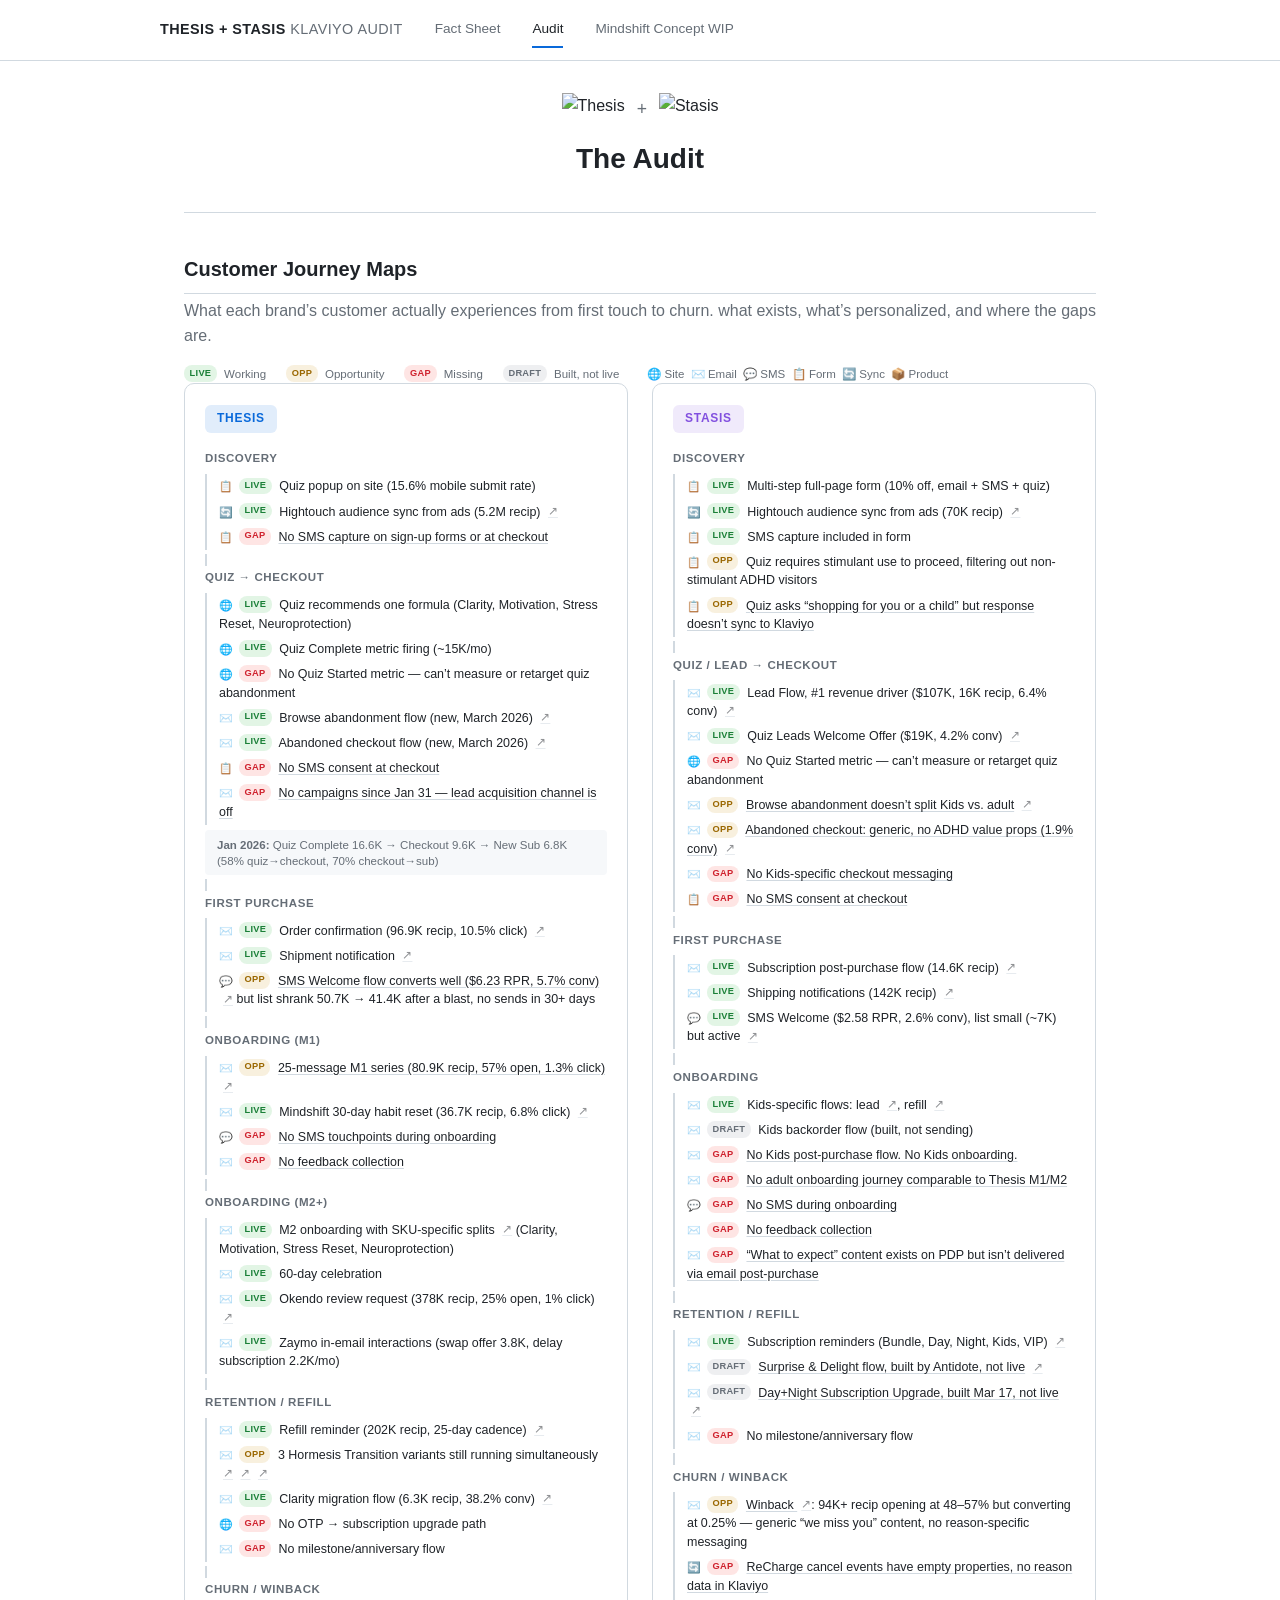
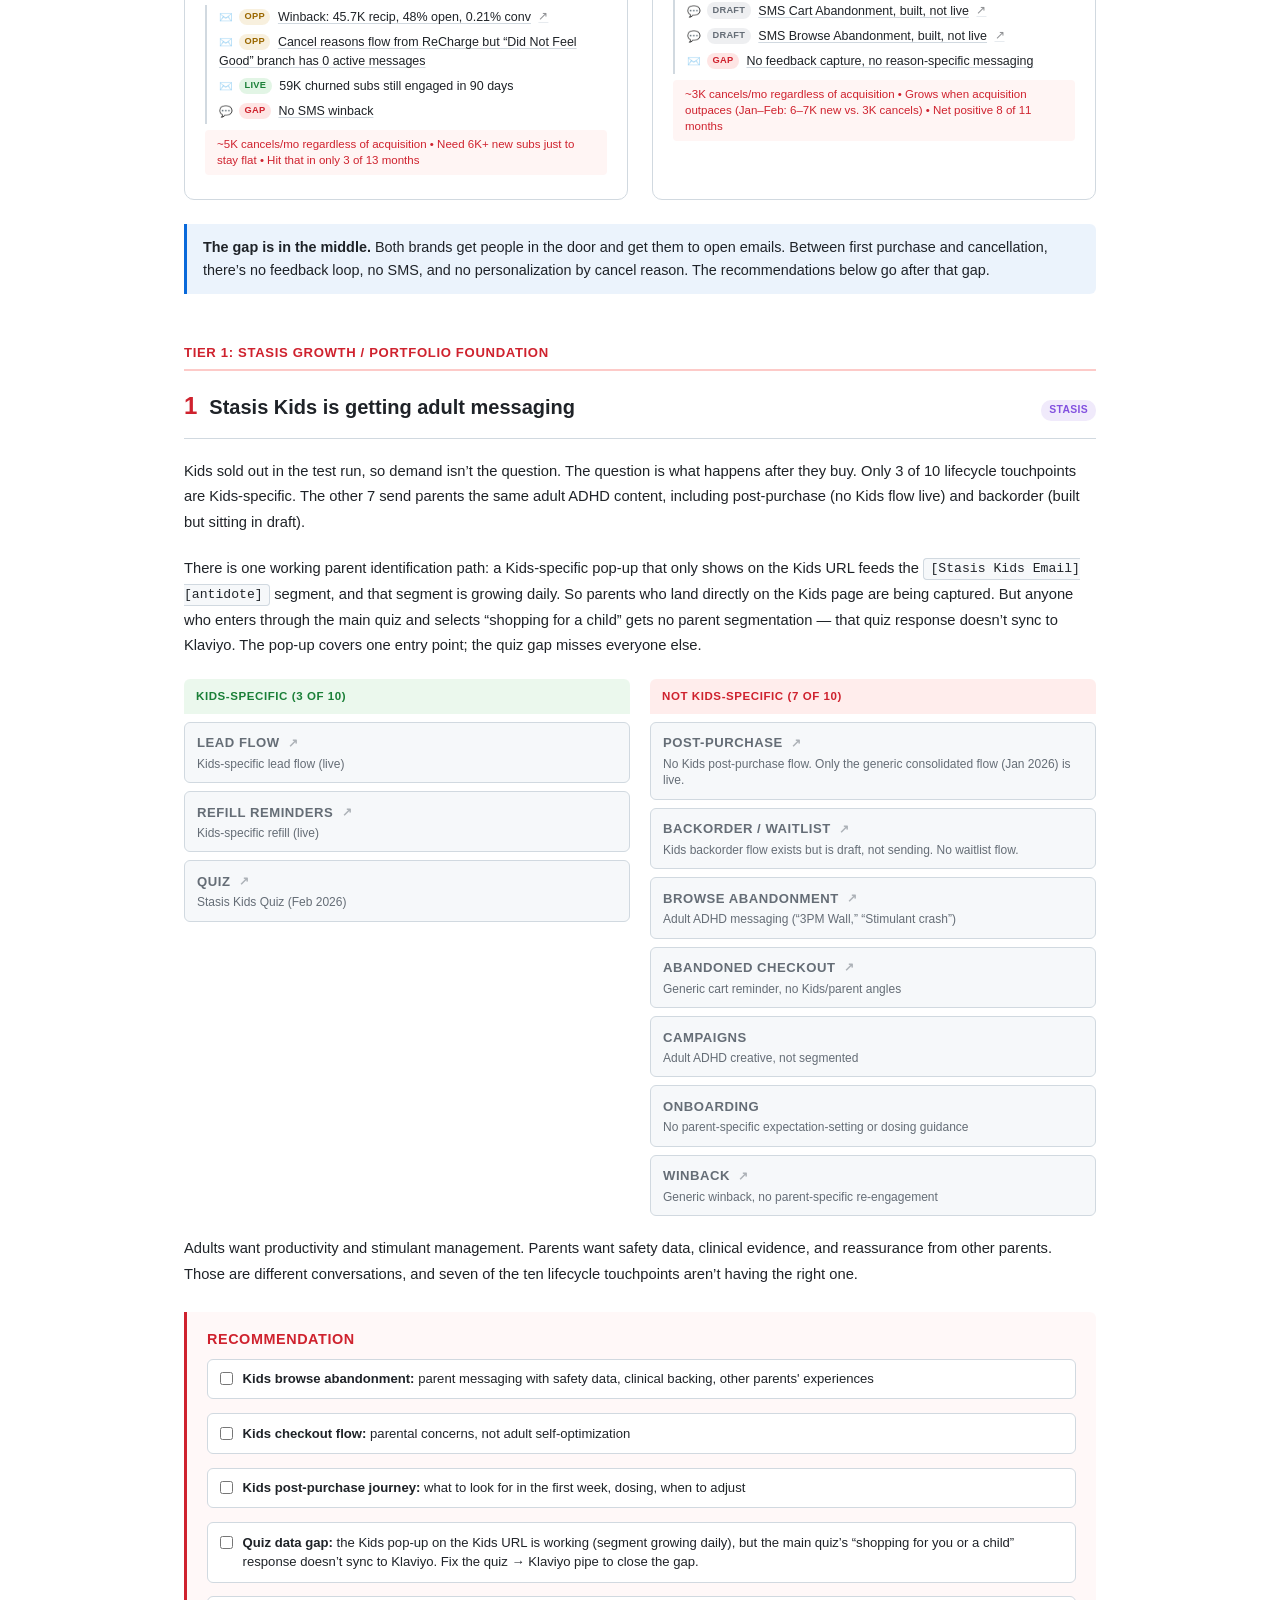
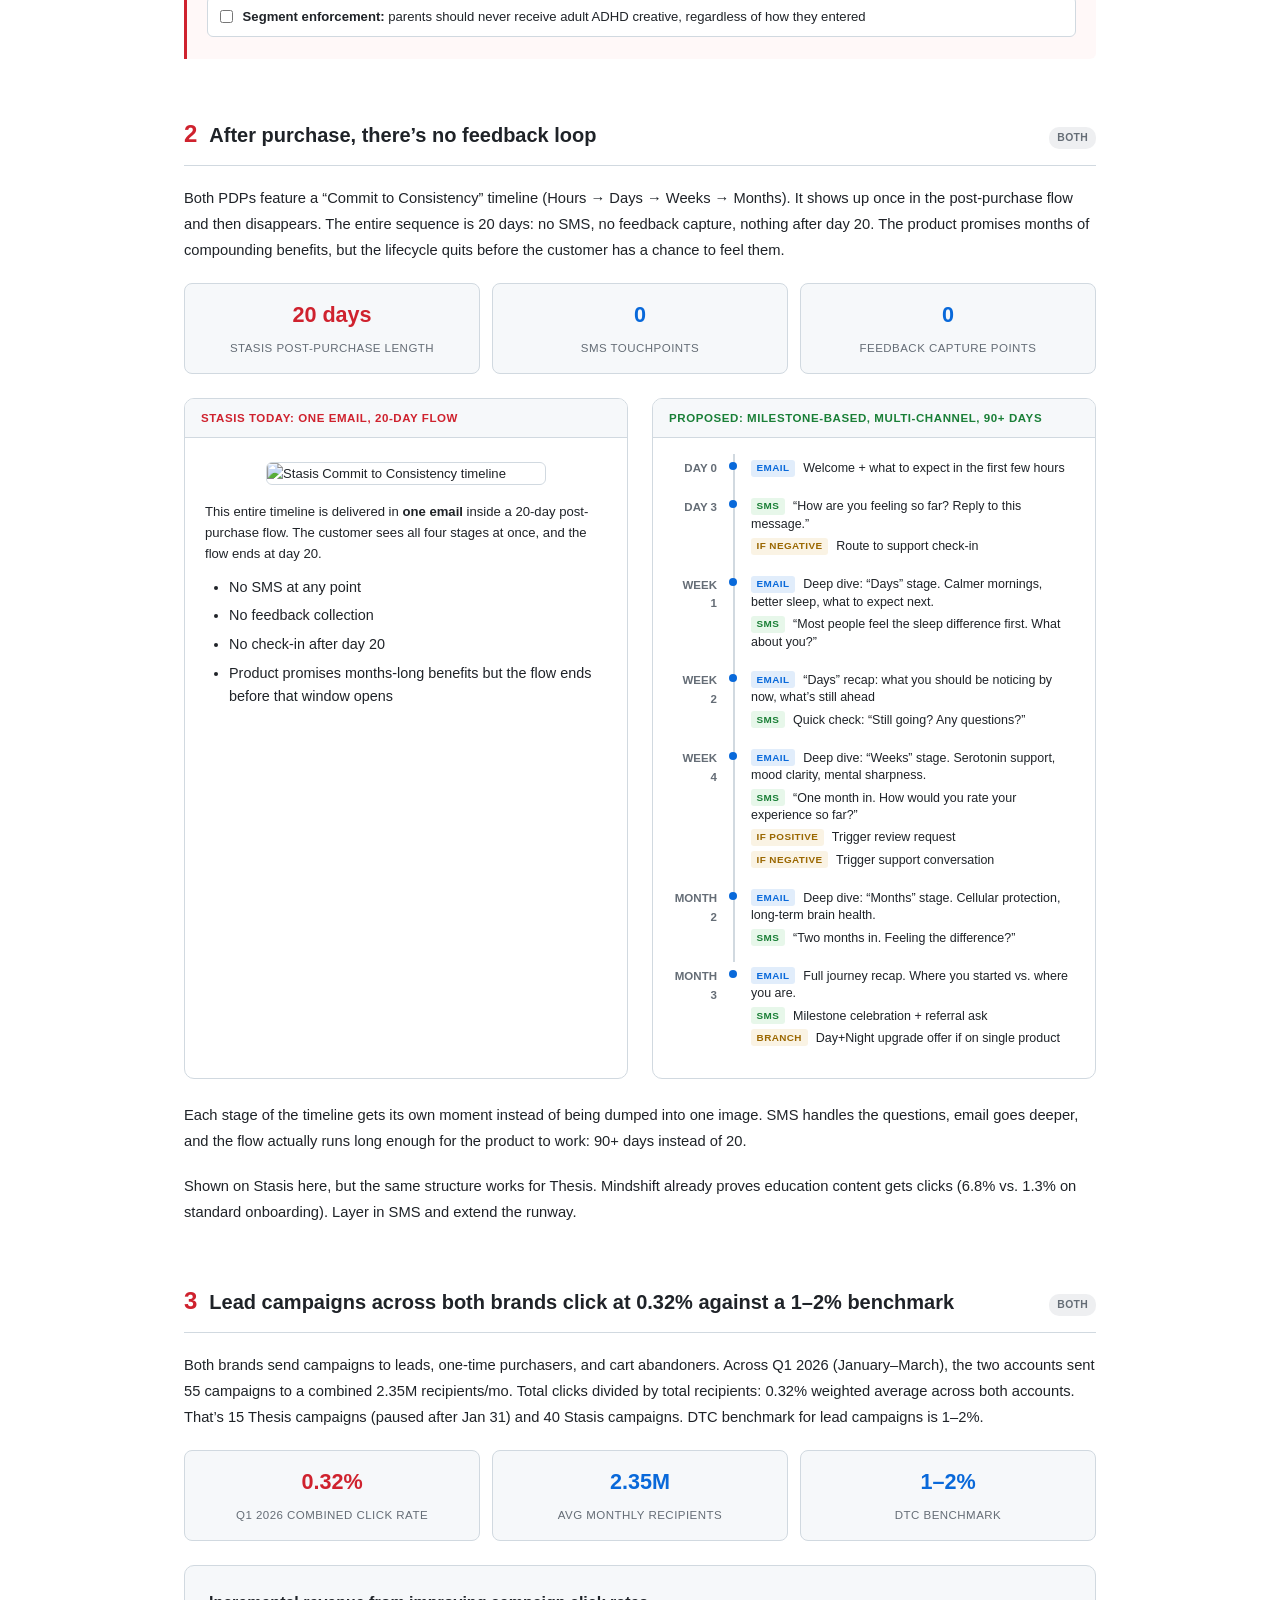
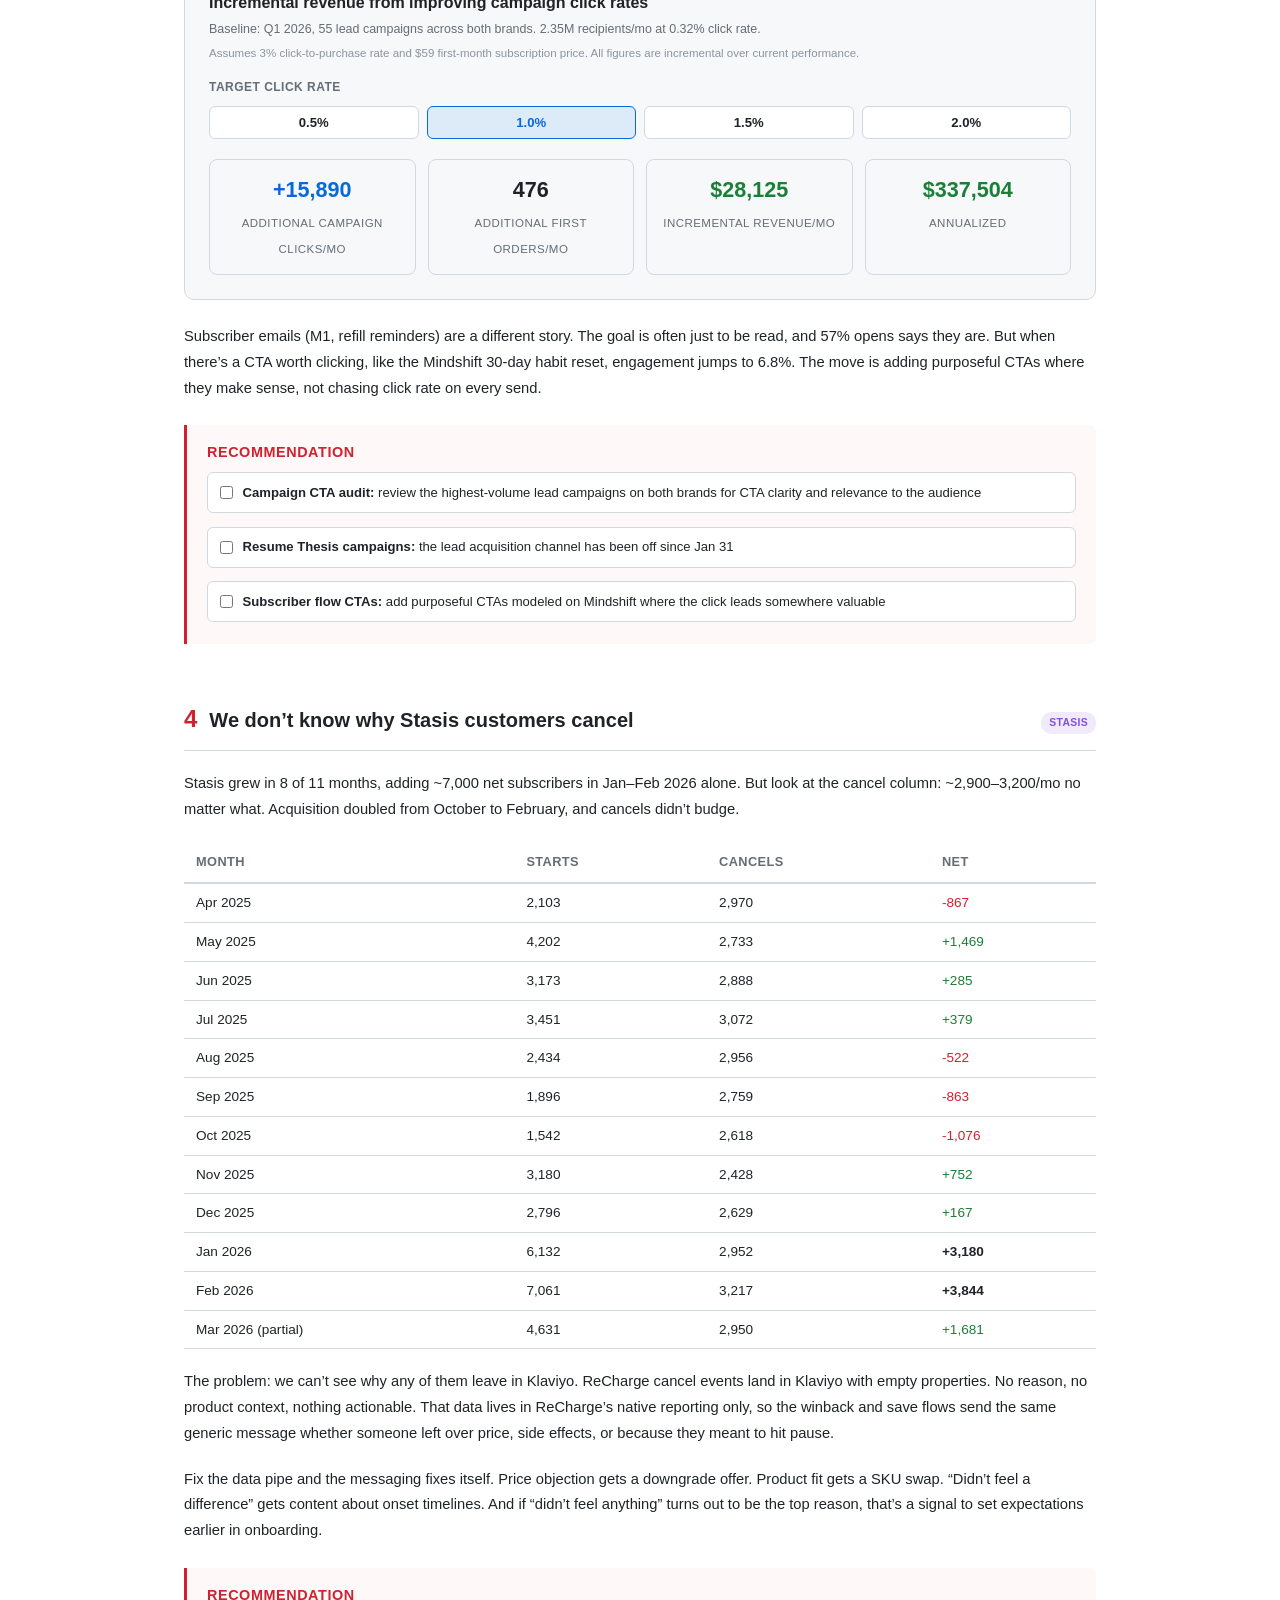
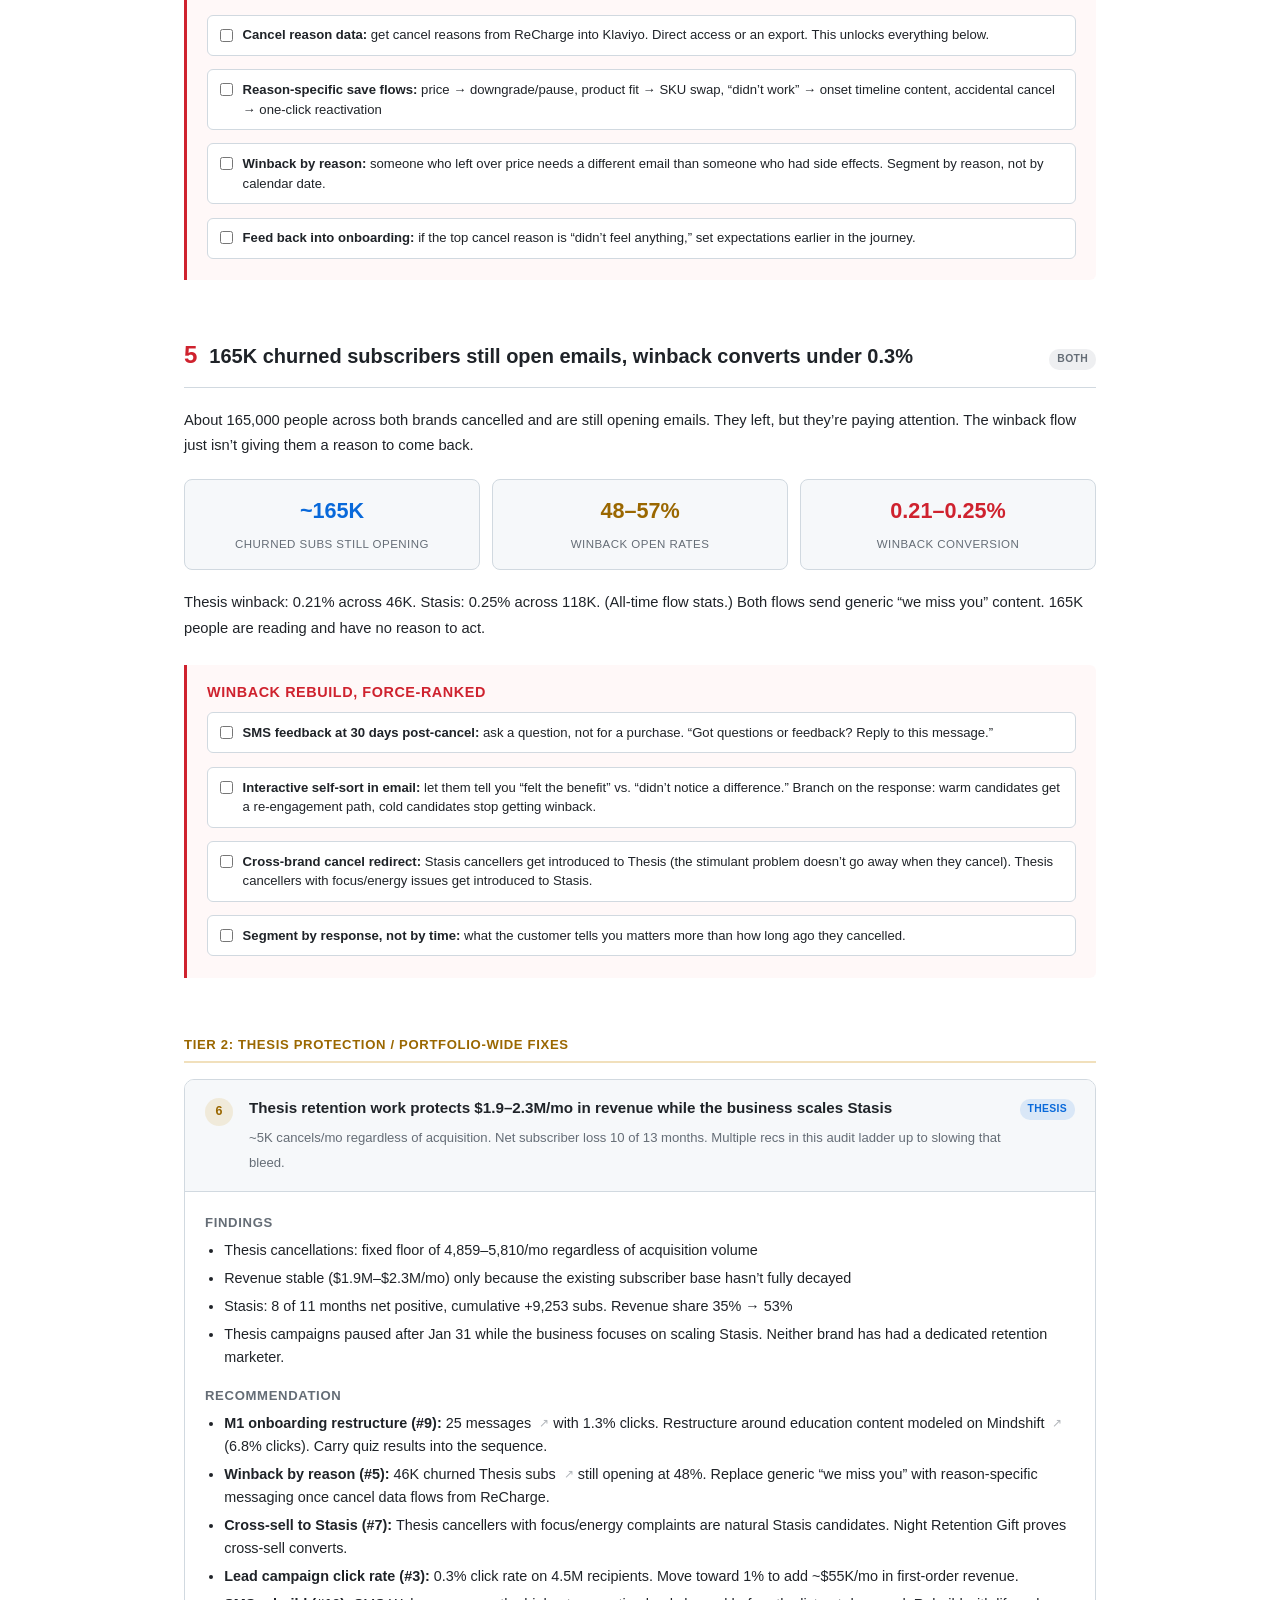
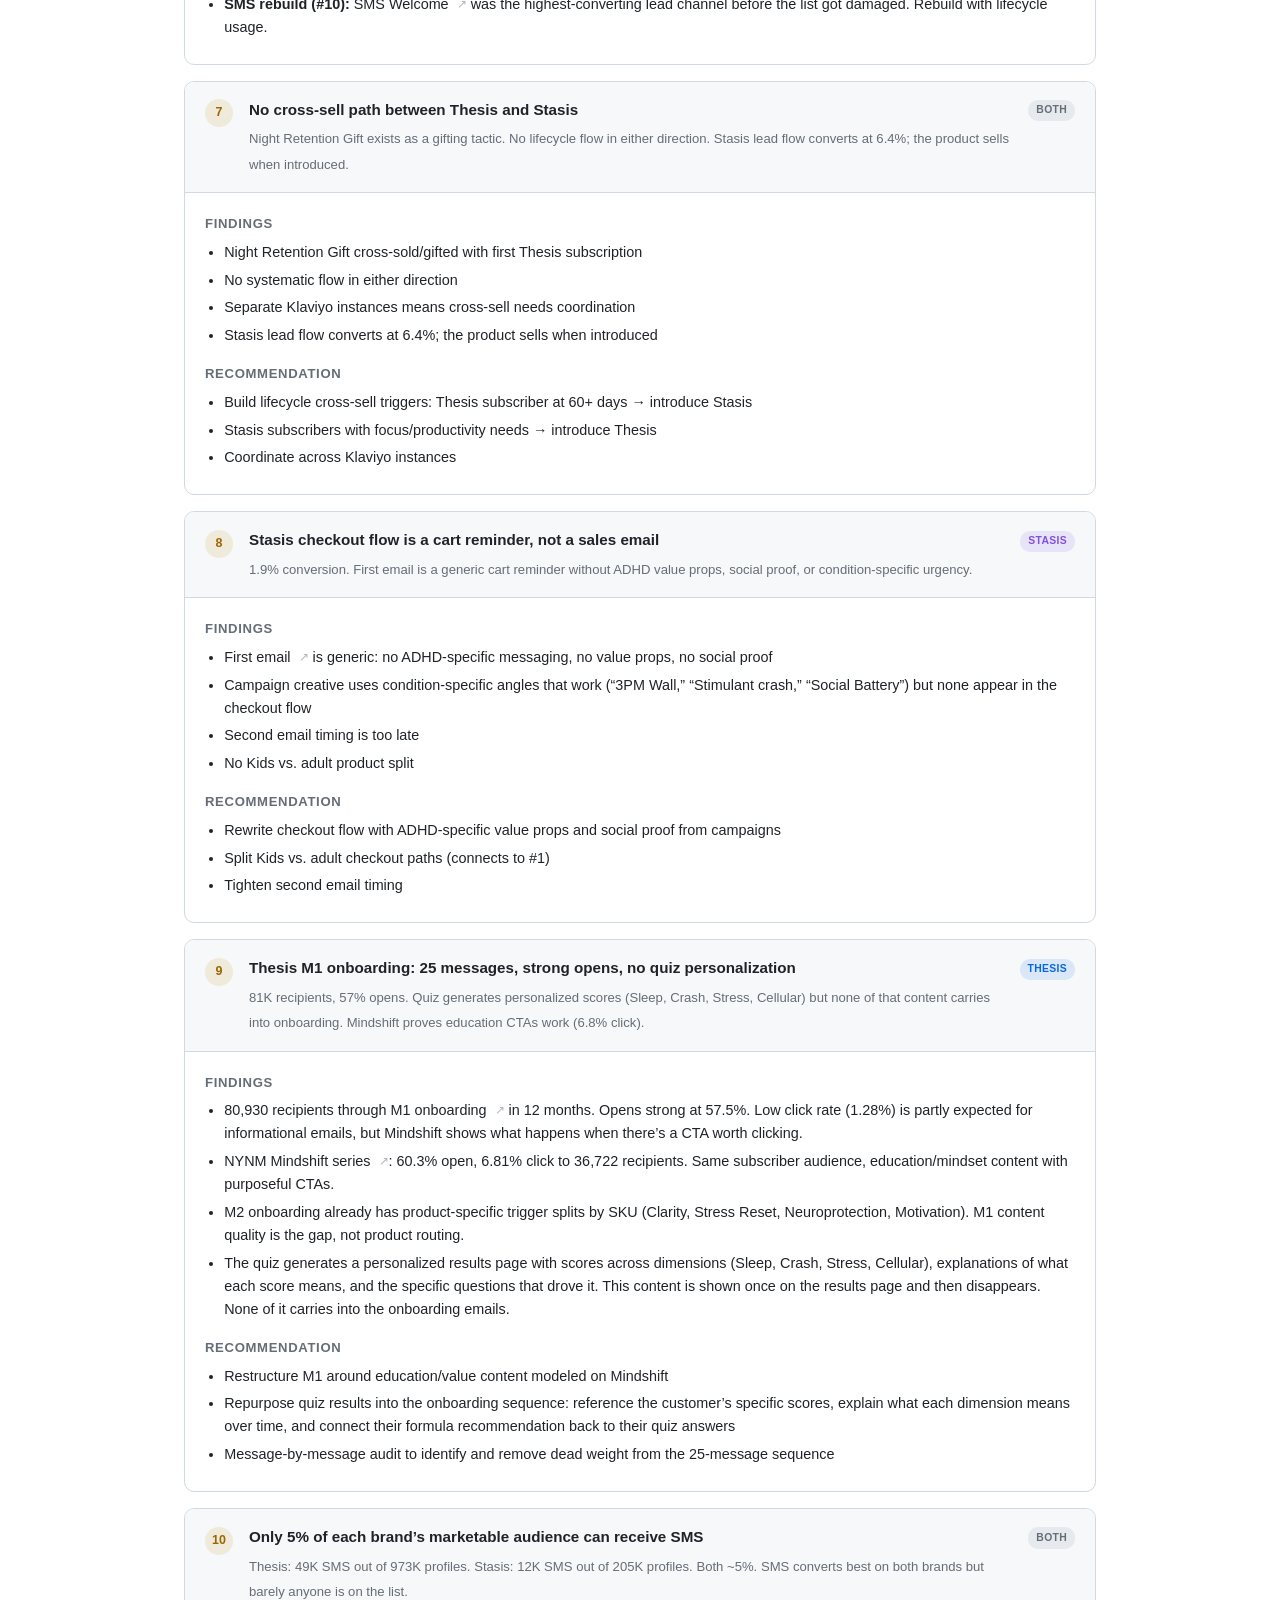
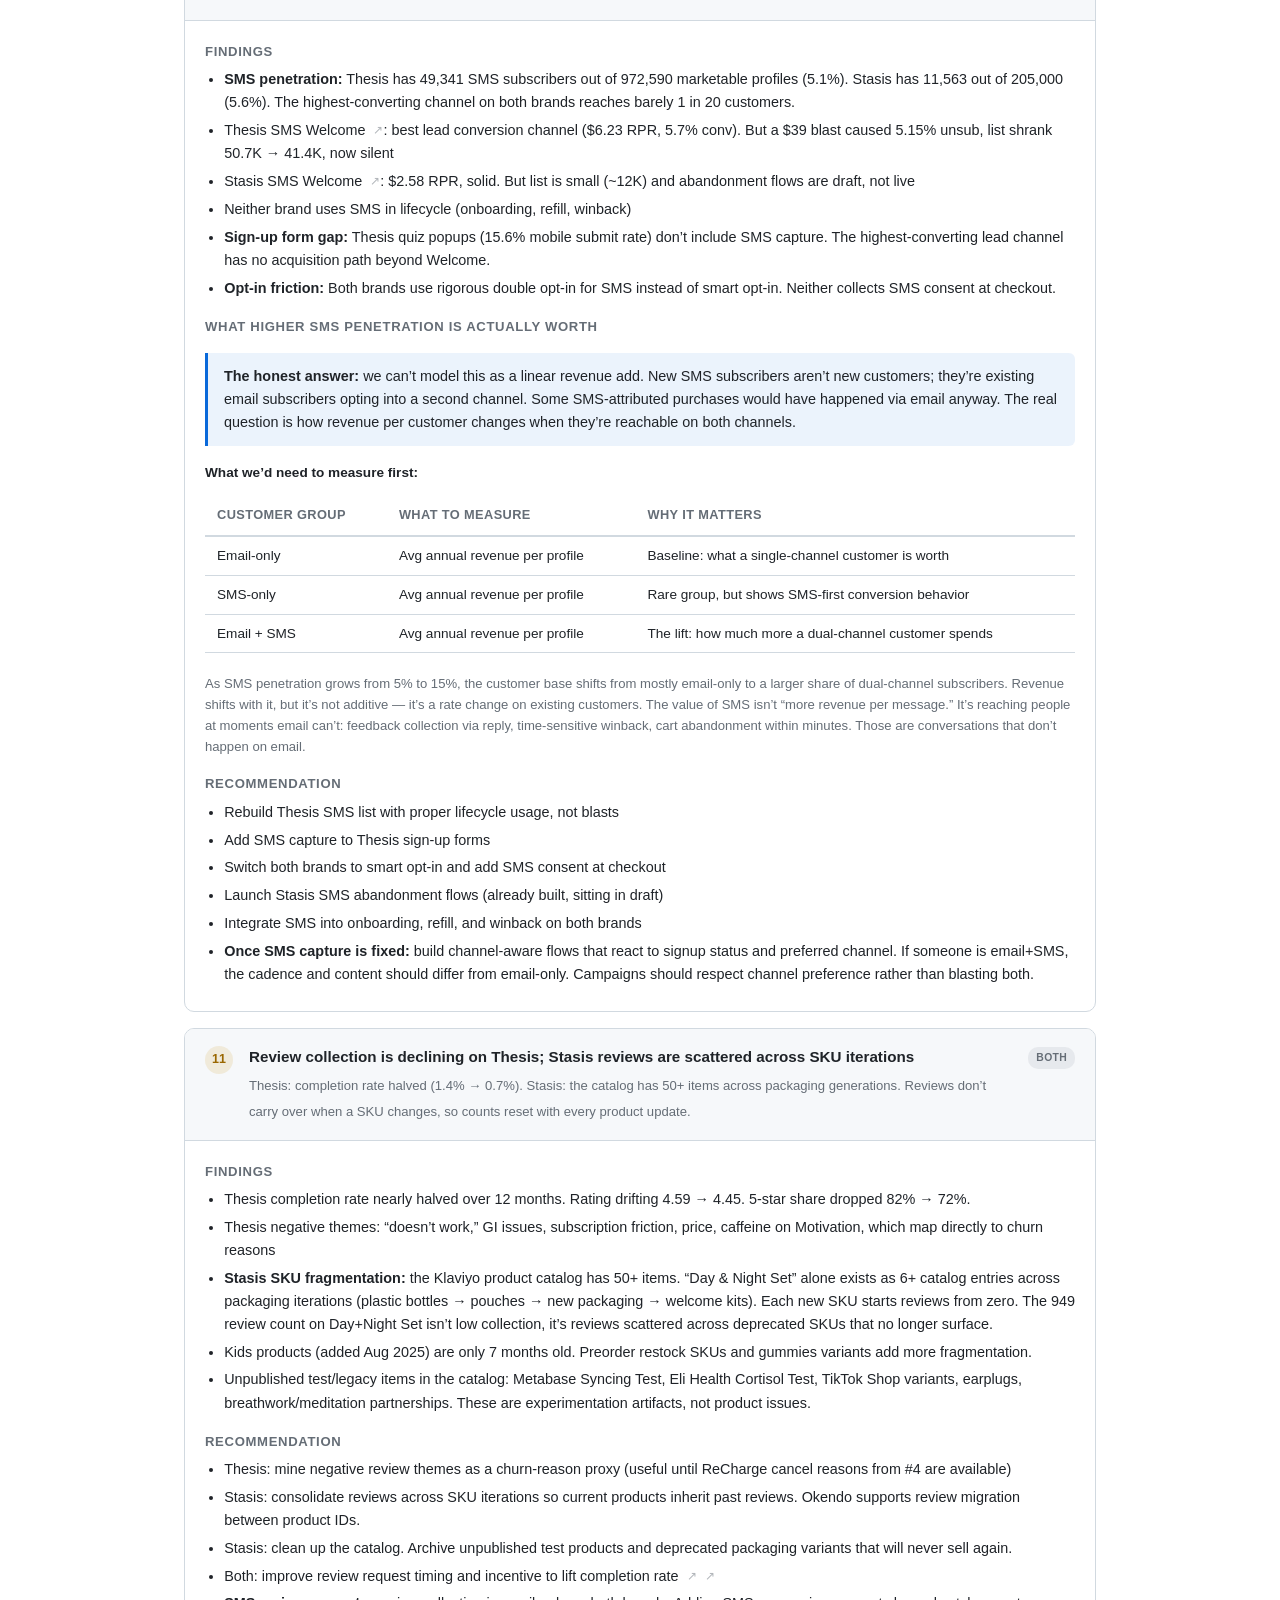
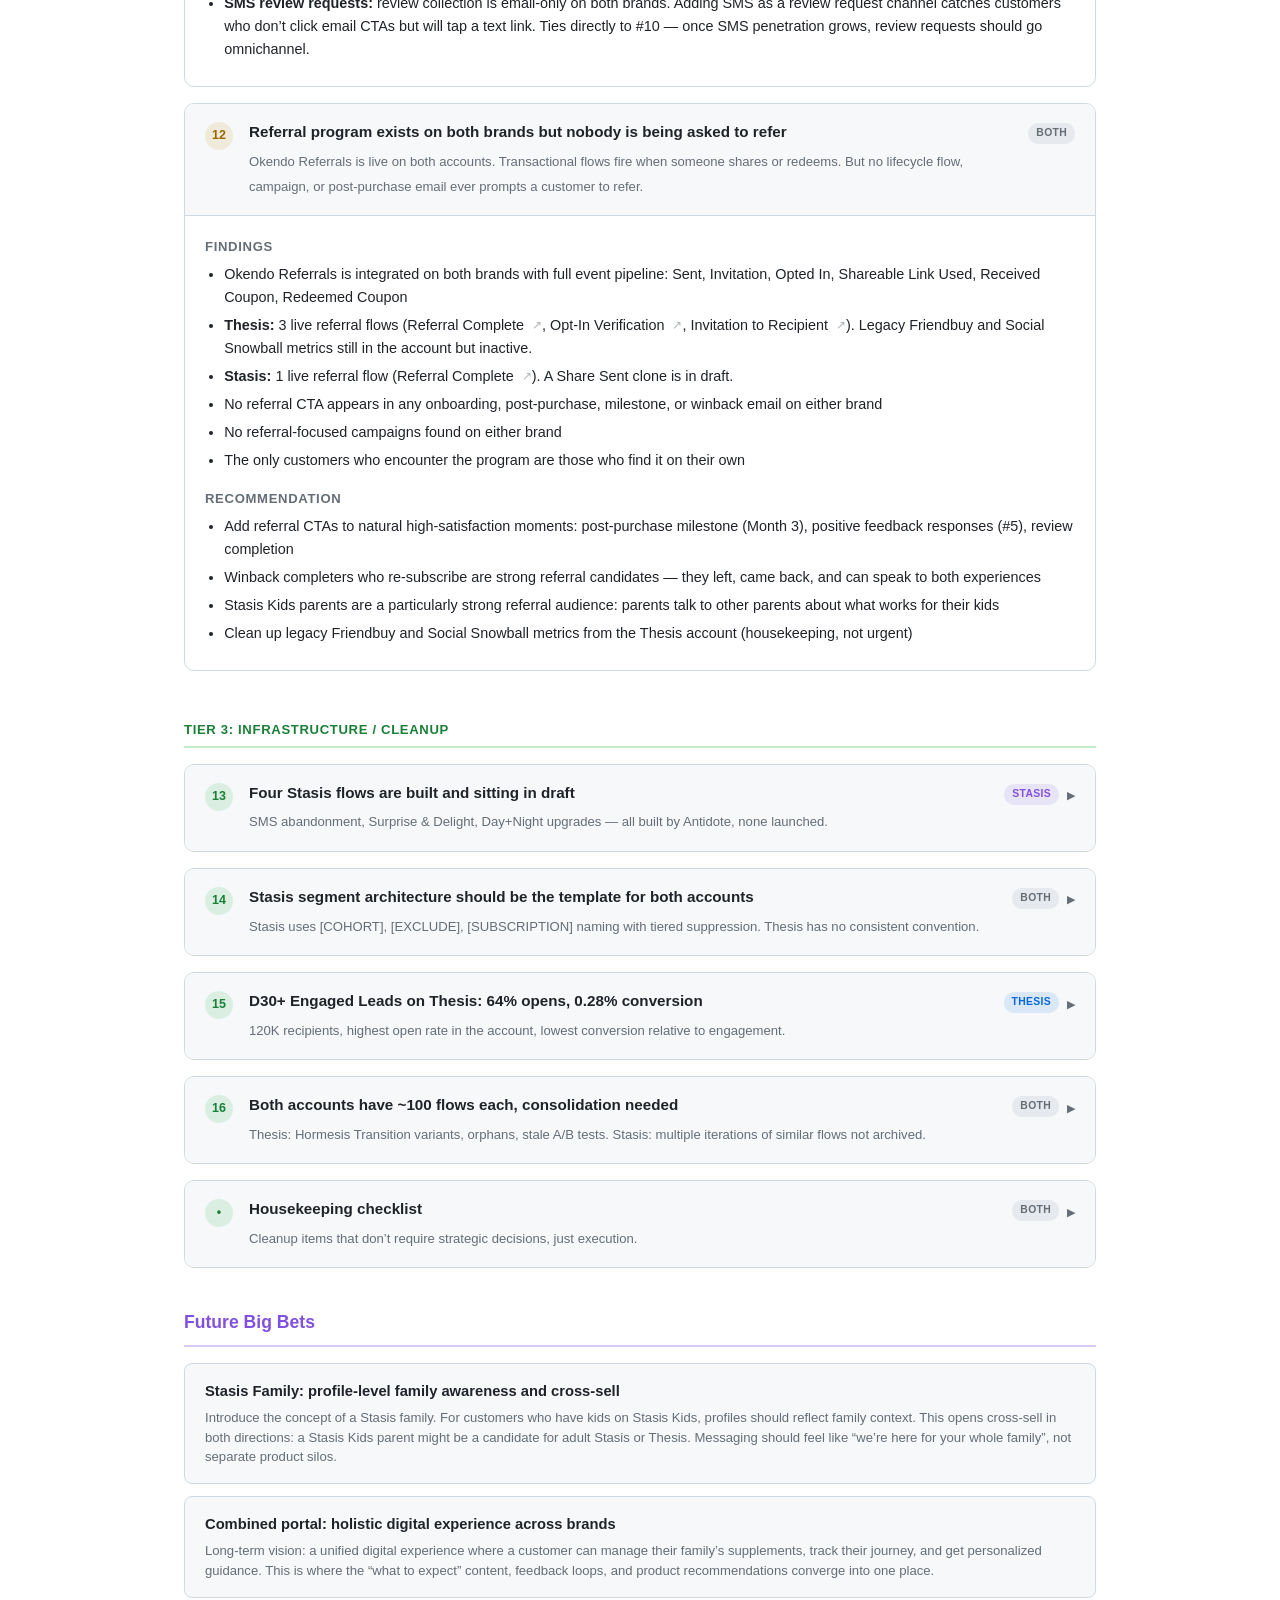
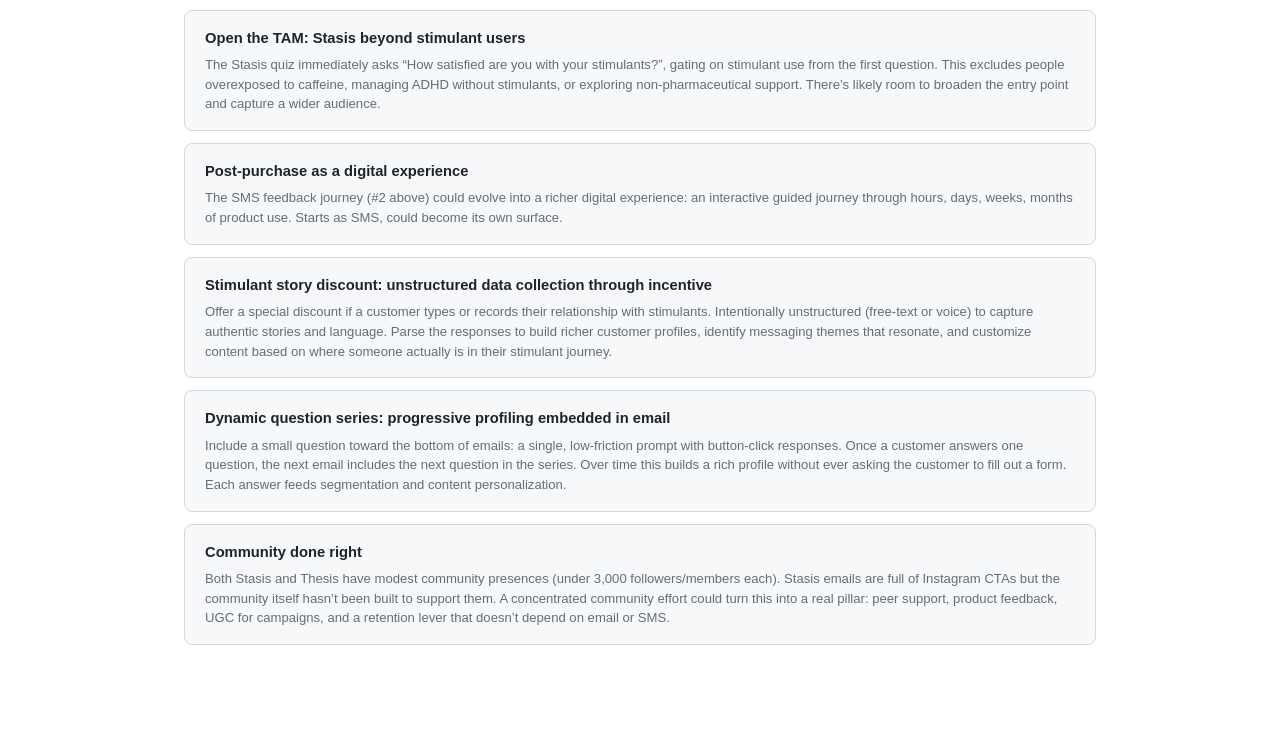
==== docs/audit.html @ 89bfe65b "Convert all Tier 1 rec boxes to checkbox card format Each recommendation item is now in its own whit" ====
<!DOCTYPE html>
<html lang="en">
<head>
  <meta charset="UTF-8">
  <meta name="viewport" content="width=device-width, initial-scale=1.0">
  <title>The Audit | Thesis Klaviyo</title>
  <link rel="stylesheet" href="styles.css">
  <style>
    /* Tier 1 presentation sections */
    .audit-section {
      margin-bottom: 3.5rem;
    }

    .audit-section > .section-heading {
      display: flex;
      align-items: baseline;
      gap: 0.75rem;
      margin-bottom: 1.25rem;
      padding-bottom: 0.75rem;
      border-bottom: 1px solid var(--border);
    }

    .section-num {
      font-size: 1.5rem;
      font-weight: 700;
      color: var(--red);
      flex-shrink: 0;
    }

    .section-heading h2 {
      font-size: 1.25rem;
      font-weight: 700;
      margin: 0;
      padding: 0;
      border: none;
      flex: 1;
    }

    .audit-section .brand-tag {
      position: relative;
      top: -1px;
    }

    .audit-section .narrative {
      font-size: 0.92rem;
      line-height: 1.75;
      color: var(--text);
      margin-bottom: 1.25rem;
    }

    .audit-section .narrative strong {
      color: var(--text);
    }

    .audit-section .evidence {
      background: var(--bg-card);
      border: 1px solid var(--border);
      border-radius: 8px;
      padding: 1.25rem;
      margin: 1.25rem 0;
    }

    .audit-section .evidence h4 {
      margin-top: 0;
    }

    .audit-section .rec-box {
      border-left: 3px solid var(--red);
      padding: 1rem 1.25rem;
      margin: 1.5rem 0;
      background: rgba(248, 81, 73, 0.04);
      border-radius: 0 6px 6px 0;
    }

    .audit-section .rec-box h4 {
      margin-top: 0;
      color: var(--red);
    }

    .audit-section .rec-box ul {
      margin-bottom: 0;
    }

    /* Brand tags */
    .brand-tag {
      display: inline-block;
      font-size: 0.65rem;
      padding: 0.15rem 0.5rem;
      border-radius: 10px;
      font-weight: 600;
      text-transform: uppercase;
      letter-spacing: 0.03em;
      white-space: nowrap;
    }

    .brand-tag.thesis { background: rgba(9, 105, 218, 0.12); color: var(--accent); }
    .brand-tag.stasis { background: rgba(130, 80, 223, 0.12); color: var(--purple); }
    .brand-tag.both { background: rgba(139, 148, 158, 0.15); color: var(--text-muted); }

    /* Tier labels */
    .tier-label {
      font-size: 0.82rem;
      font-weight: 600;
      text-transform: uppercase;
      letter-spacing: 0.05em;
      margin-bottom: 1rem;
      margin-top: 3rem;
      padding-bottom: 0.4rem;
      border-bottom: 2px solid;
    }

    .tier-label:first-of-type {
      margin-top: 0;
    }

    .tier-label.t1 { color: var(--red); border-color: rgba(248, 81, 73, 0.3); }
    .tier-label.t2 { color: var(--orange); border-color: rgba(210, 153, 34, 0.3); }
    .tier-label.t3 { color: var(--green); border-color: rgba(63, 185, 80, 0.3); }

    /* Tier 2 + 3 cards (same as Planning II) */
    .opp-list {
      display: flex;
      flex-direction: column;
      gap: 1rem;
      margin-bottom: 2.5rem;
    }

    .opp-card {
      border: 1px solid var(--border);
      border-radius: 10px;
      overflow: hidden;
    }

    .opp-header {
      display: flex;
      align-items: flex-start;
      gap: 1rem;
      padding: 1rem 1.25rem;
      background: var(--bg-card);
      border-bottom: 1px solid var(--border);
    }

    .opp-header.clickable {
      cursor: pointer;
      user-select: none;
      transition: background 0.15s;
      border-bottom-color: transparent;
    }

    .opp-header.clickable:hover {
      background: var(--bg-card-hover);
    }

    .opp-card.open .opp-header.clickable {
      border-bottom-color: var(--border);
    }

    .opp-rank {
      display: inline-flex;
      align-items: center;
      justify-content: center;
      min-width: 1.75rem;
      height: 1.75rem;
      border-radius: 50%;
      font-size: 0.78rem;
      font-weight: 700;
      flex-shrink: 0;
      margin-top: 0.1rem;
    }

    .tier-2 .opp-rank { background: rgba(210, 153, 34, 0.15); color: var(--orange); }
    .tier-3 .opp-rank { background: rgba(63, 185, 80, 0.15); color: var(--green); }

    .opp-title { flex: 1; }

    .opp-title h3 {
      font-size: 0.95rem;
      margin: 0 0 0.2rem;
    }

    .opp-title .opp-sub {
      font-size: 0.82rem;
      color: var(--text-muted);
      line-height: 1.4;
    }

    .opp-meta {
      display: flex;
      gap: 0.5rem;
      align-items: center;
      flex-shrink: 0;
      margin-top: 0.15rem;
    }

    .opp-body {
      padding: 1.25rem;
      font-size: 0.88rem;
      line-height: 1.6;
    }

    .opp-body.collapsible {
      display: none;
    }

    .opp-card.open .opp-body.collapsible {
      display: block;
    }

    .opp-body h4 {
      font-size: 0.82rem;
      text-transform: uppercase;
      letter-spacing: 0.05em;
      color: var(--text-muted);
      margin: 1rem 0 0.4rem;
    }

    .opp-body h4:first-child {
      margin-top: 0;
    }

    .opp-body ul {
      margin: 0;
      padding-left: 1.2rem;
    }

    .opp-body li {
      margin-bottom: 0.3rem;
    }

    .chevron {
      font-size: 0.7rem;
      color: var(--text-muted);
      transition: transform 0.2s;
      flex-shrink: 0;
      margin-top: 0.25rem;
    }

    .opp-card.open .chevron {
      transform: rotate(90deg);
    }

    /* Big bets */
    .big-bets {
      margin-top: 2.5rem;
      margin-bottom: 2.5rem;
    }

    .big-bets h2 {
      font-size: 1.1rem;
      margin-bottom: 1rem;
      padding-bottom: 0.5rem;
      border-bottom: 2px solid rgba(130, 80, 223, 0.3);
      color: var(--purple);
    }

    .bet-card {
      border: 1px solid var(--border);
      border-radius: 8px;
      padding: 1rem 1.25rem;
      margin-bottom: 0.75rem;
      background: var(--bg-card);
    }

    .bet-card h3 {
      font-size: 0.92rem;
      margin: 0 0 0.3rem;
    }

    .bet-card p {
      font-size: 0.82rem;
      color: var(--text-muted);
      margin: 0;
      line-height: 1.5;
    }

    /* Stat highlights for Tier 1 */
    .stat-row {
      display: grid;
      grid-template-columns: repeat(auto-fit, minmax(160px, 1fr));
      gap: 0.75rem;
      margin: 1.25rem 0;
    }

    .stat {
      background: var(--bg-card);
      border: 1px solid var(--border);
      border-radius: 8px;
      padding: 0.85rem 1rem;
      text-align: center;
    }

    .stat .value {
      font-size: 1.35rem;
      font-weight: 700;
      display: block;
      margin-bottom: 0.1rem;
    }

    .stat .label {
      font-size: 0.72rem;
      color: var(--text-muted);
      text-transform: uppercase;
      letter-spacing: 0.04em;
    }

    .stat .value.red { color: var(--red); }
    .stat .value.green { color: var(--green); }
    .stat .value.orange { color: var(--orange); }
    .stat .value.accent { color: var(--accent); }
    .stat .value.purple { color: var(--purple); }

    /* Journey maps */
    .journey-section {
      margin-bottom: 3rem;
    }

    .journey-section > h2 {
      font-size: 1.25rem;
      margin-bottom: 0.25rem;
    }

    .journey-grid {
      display: grid;
      grid-template-columns: 1fr 1fr;
      gap: 1.5rem;
    }

    @media (max-width: 800px) {
      .journey-grid {
        grid-template-columns: 1fr;
      }
    }

    .journey-map {
      border: 1px solid var(--border);
      border-radius: 10px;
      padding: 1.25rem;
      background: var(--bg);
    }

    .journey-brand {
      font-size: 0.75rem;
      font-weight: 700;
      text-transform: uppercase;
      letter-spacing: 0.06em;
      padding: 0.3rem 0.75rem;
      border-radius: 6px;
      display: inline-block;
      margin-bottom: 1rem;
    }

    .journey-brand.thesis {
      background: rgba(9, 105, 218, 0.12);
      color: var(--accent);
    }

    .journey-brand.stasis {
      background: rgba(130, 80, 223, 0.12);
      color: var(--purple);
    }

    .journey-stage {
      position: relative;
    }

    .stage-label {
      font-size: 0.72rem;
      font-weight: 700;
      text-transform: uppercase;
      letter-spacing: 0.05em;
      color: var(--text-muted);
      margin-bottom: 0.4rem;
    }

    .stage-content {
      padding-left: 0.75rem;
      border-left: 2px solid var(--border);
      margin-bottom: 0.25rem;
    }

    .stage-item {
      font-size: 0.78rem;
      line-height: 1.5;
      padding: 0.2rem 0;
      color: var(--text);
    }

    .stage-item a {
      color: inherit;
      text-decoration: underline;
      text-decoration-color: var(--border);
      text-underline-offset: 2px;
    }

    .stage-item a:hover {
      text-decoration-color: var(--accent);
    }

    /* Status pills */
    .st {
      display: inline-block;
      font-size: 0.58rem;
      padding: 0.08rem 0.35rem;
      border-radius: 8px;
      font-weight: 700;
      text-transform: uppercase;
      letter-spacing: 0.03em;
      vertical-align: middle;
      position: relative;
      top: -1px;
      margin-right: 0.25rem;
    }

    .st.live { background: rgba(63, 185, 80, 0.15); color: var(--green); }
    .st.opp { background: rgba(210, 153, 34, 0.15); color: var(--orange); }
    .st.gap { background: rgba(248, 81, 73, 0.15); color: var(--red); }
    .st.draft { background: rgba(139, 148, 158, 0.15); color: var(--text-muted); }

    /* Channel emoji */
    .ch {
      font-size: 0.68rem;
      margin-right: 0.15rem;
    }

    /* Kids split layout */
    .kids-split {
      display: grid;
      grid-template-columns: 1fr 1fr;
      gap: 1.25rem;
      margin: 1.25rem 0;
    }

    @media (max-width: 700px) {
      .kids-split { grid-template-columns: 1fr; }
    }

    .kids-col-label {
      font-size: 0.72rem;
      font-weight: 700;
      text-transform: uppercase;
      letter-spacing: 0.05em;
      padding: 0.5rem 0.75rem;
      border-radius: 6px 6px 0 0;
      margin-bottom: 0;
    }

    .kids-col-label.yes {
      background: rgba(63, 185, 80, 0.1);
      color: var(--green);
    }

    .kids-col-label.no {
      background: rgba(248, 81, 73, 0.1);
      color: var(--red);
    }

    .kids-tiles {
      display: flex;
      flex-direction: column;
      gap: 0.5rem;
    }

    .kids-tile {
      border: 1px solid var(--border);
      border-radius: 6px;
      padding: 0.6rem 0.75rem;
      background: var(--bg-card);
    }

    .kids-tile h4 {
      font-size: 0.82rem;
      margin: 0 0 0.15rem;
    }

    .kids-tile p {
      font-size: 0.75rem;
      color: var(--text-muted);
      margin: 0;
      line-height: 1.4;
    }

    .stage-funnel {
      font-size: 0.72rem;
      color: var(--text-muted);
      padding: 0.4rem 0.75rem;
      background: var(--bg-card);
      border-radius: 4px;
      margin-top: 0.35rem;
      margin-bottom: 0.25rem;
      line-height: 1.4;
    }

    .stage-funnel span {
      font-weight: 600;
    }

    .stage-funnel.churn {
      background: rgba(248, 81, 73, 0.06);
      color: var(--red);
    }

    .journey-connector {
      width: 2px;
      height: 12px;
      background: var(--border);
      margin: 0.15rem 0 0.15rem 0;
    }

    /* Legend */
    .journey-legend {
      display: flex;
      gap: 1.25rem;
      font-size: 0.72rem;
      color: var(--text-muted);
      margin-top: 1rem;
      flex-wrap: wrap;
    }


    /* Before / After comparison */
    .compare {
      display: grid;
      grid-template-columns: 1fr 1fr;
      gap: 1.5rem;
      margin: 1.5rem 0;
    }

    @media (max-width: 700px) {
      .compare { grid-template-columns: 1fr; }
    }

    .compare-side {
      border: 1px solid var(--border);
      border-radius: 10px;
      overflow: hidden;
    }

    .compare-label {
      font-size: 0.72rem;
      font-weight: 700;
      text-transform: uppercase;
      letter-spacing: 0.05em;
      padding: 0.6rem 1rem;
      background: var(--bg-card);
      border-bottom: 1px solid var(--border);
    }

    .compare-label.before {
      color: var(--red);
    }

    .compare-label.after {
      color: var(--green);
    }

    .compare-body {
      padding: 1rem 1.25rem;
      font-size: 0.82rem;
      line-height: 1.6;
    }

    .compare-body img {
      width: 100%;
      max-width: 280px;
      display: block;
      margin: 0.5rem auto 1rem;
      border-radius: 6px;
      border: 1px solid var(--border);
    }

    /* Flow waterfall for the "after" side */
    .flow-waterfall {
      display: flex;
      flex-direction: column;
      gap: 0;
    }

    .flow-milestone {
      display: grid;
      grid-template-columns: 60px 1fr;
      gap: 0;
      position: relative;
    }

    .flow-time {
      text-align: right;
      padding-right: 1rem;
      padding-top: 0.35rem;
      font-size: 0.72rem;
      font-weight: 700;
      color: var(--text-muted);
      text-transform: uppercase;
      position: relative;
    }

    .flow-time::after {
      content: '';
      position: absolute;
      right: -4px;
      top: 0.5rem;
      width: 8px;
      height: 8px;
      border-radius: 50%;
      background: var(--accent);
    }

    .flow-actions {
      border-left: 2px solid var(--border);
      padding: 0.25rem 0 0.75rem 1rem;
    }

    .flow-milestone:last-child .flow-actions {
      border-left-color: transparent;
    }

    .flow-action {
      font-size: 0.78rem;
      line-height: 1.4;
      padding: 0.15rem 0;
      color: var(--text);
    }

    .flow-action .channel {
      display: inline-block;
      font-size: 0.62rem;
      font-weight: 700;
      text-transform: uppercase;
      letter-spacing: 0.04em;
      padding: 0.1rem 0.35rem;
      border-radius: 3px;
      margin-right: 0.3rem;
      position: relative;
      top: -1px;
    }

    .channel.email { background: rgba(9, 105, 218, 0.12); color: var(--accent); }
    .channel.sms { background: rgba(63, 185, 80, 0.12); color: var(--green); }
    .channel.action { background: rgba(210, 153, 34, 0.12); color: var(--orange); }

    /* Rec checklist items */
    .rec-box .rec-items {
      list-style: none;
      padding: 0;
      margin: 0;
      display: flex;
      flex-direction: column;
      gap: 0.5rem;
    }

    .rec-box .rec-item {
      display: flex;
      align-items: flex-start;
      gap: 0.6rem;
      background: var(--bg);
      border: 1px solid var(--border);
      border-radius: 6px;
      padding: 0.6rem 0.75rem;
      font-size: 0.82rem;
      line-height: 1.5;
    }

    .rec-box .rec-item input[type="checkbox"] {
      margin-top: 0.2rem;
      flex-shrink: 0;
      accent-color: var(--red);
    }

    /* Klaviyo deep links */
    .kl {
      display: inline-block;
      font-size: 0.62rem;
      color: var(--text-muted);
      text-decoration: none;
      margin-left: 0.25rem;
      opacity: 0.5;
      transition: opacity 0.15s, color 0.15s;
      vertical-align: middle;
      position: relative;
      top: -1px;
    }

    .kl:hover {
      opacity: 1;
      color: var(--accent);
    }

    .kl::after {
      content: '↗';
      font-size: 0.72rem;
    }
  </style>
</head>
<body>
  <nav>
    <div class="nav-inner">
      <a href="index.html" class="brand">Thesis + Stasis <span>Klaviyo Audit</span></a>
      <a href="factsheet.html">Fact Sheet</a>
      <a href="audit.html" class="active">Audit</a>
      <a href="mindshift.html">Mindshift Concept WIP</a>
    </div>
  </nav>

  <div class="container">
    <div class="page-header" style="text-align:center;">
      <div style="display:flex; gap:0.75rem; align-items:center; justify-content:center; margin-bottom:0.75rem;">
        <img src="https://takethesis.zendesk.com/hc/theming_assets/01JV2NAQ5Z0Q7605QX9CHEE5Y6" alt="Thesis" style="height:32px;">
        <span style="font-size:1.1rem; color:var(--text-muted); font-weight:300;">+</span>
        <img src="https://takestasis.zendesk.com/hc/theming_assets/01J5NWHSTVGR6YC1817PVKH7Q2" alt="Stasis" style="height:32px;">
      </div>
      <h1>The Audit</h1>
    </div>

    <!-- ======================== -->
    <!-- CUSTOMER JOURNEY MAPS    -->
    <!-- ======================== -->
    <section class="journey-section">
      <h2>Customer Journey Maps</h2>
      <p class="muted" style="margin-bottom:0.75rem;">What each brand&rsquo;s customer actually experiences from first touch to churn. what exists, what&rsquo;s personalized, and where the gaps are.</p>

      <div class="journey-legend">
        <span><span class="st live">live</span> Working</span>
        <span><span class="st opp">opp</span> Opportunity</span>
        <span><span class="st gap">gap</span> Missing</span>
        <span><span class="st draft">draft</span> Built, not live</span>
        <span style="margin-left:0.5rem;">🌐 Site &nbsp;✉️ Email &nbsp;💬 SMS &nbsp;📋 Form &nbsp;🔄 Sync &nbsp;📦 Product</span>
      </div>

      <div class="journey-grid">

        <!-- THESIS JOURNEY -->
        <div class="journey-map">
          <div class="journey-brand thesis">Thesis</div>

          <div class="journey-stage">
            <div class="stage-label">Discovery</div>
            <div class="stage-content">
              <div class="stage-item"><span class="ch">📋</span> <span class="st live">live</span> Quiz popup on site (15.6% mobile submit rate)</div>
              <div class="stage-item"><span class="ch">🔄</span> <span class="st live">live</span> Hightouch audience sync from ads (5.2M recip) <a class="kl" href="https://www.klaviyo.com/flow/VD9MPS/edit" target="_blank" title="Open in Klaviyo"></a></div>
              <div class="stage-item"><span class="ch">📋</span> <span class="st gap">gap</span> <a href="#rec-10">No SMS capture on sign-up forms or at checkout</a></div>
            </div>
          </div>

          <div class="journey-connector"></div>

          <div class="journey-stage">
            <div class="stage-label">Quiz &rarr; Checkout</div>
            <div class="stage-content">
              <div class="stage-item"><span class="ch">🌐</span> <span class="st live">live</span> Quiz recommends one formula (Clarity, Motivation, Stress Reset, Neuroprotection)</div>
              <div class="stage-item"><span class="ch">🌐</span> <span class="st live">live</span> Quiz Complete metric firing (~15K/mo)</div>
              <div class="stage-item"><span class="ch">🌐</span> <span class="st gap">gap</span> No Quiz Started metric &mdash; can&rsquo;t measure or retarget quiz abandonment</div>
              <div class="stage-item"><span class="ch">✉️</span> <span class="st live">live</span> Browse abandonment flow (new, March 2026) <a class="kl" href="https://www.klaviyo.com/flow/WHCM34/edit" target="_blank" title="Open in Klaviyo"></a></div>
              <div class="stage-item"><span class="ch">✉️</span> <span class="st live">live</span> Abandoned checkout flow (new, March 2026) <a class="kl" href="https://www.klaviyo.com/flow/XBHARB/edit" target="_blank" title="Open in Klaviyo"></a></div>
              <div class="stage-item"><span class="ch">📋</span> <span class="st gap">gap</span> <a href="#rec-10">No SMS consent at checkout</a></div>
              <div class="stage-item"><span class="ch">✉️</span> <span class="st gap">gap</span> <a href="#rec-3">No campaigns since Jan 31 &mdash; lead acquisition channel is off</a></div>
            </div>
            <div class="stage-funnel">
              <span>Jan 2026:</span> Quiz Complete 16.6K &rarr; Checkout 9.6K &rarr; New Sub 6.8K (58% quiz&rarr;checkout, 70% checkout&rarr;sub)
            </div>
          </div>

          <div class="journey-connector"></div>

          <div class="journey-stage">
            <div class="stage-label">First Purchase</div>
            <div class="stage-content">
              <div class="stage-item"><span class="ch">✉️</span> <span class="st live">live</span> Order confirmation (96.9K recip, 10.5% click) <a class="kl" href="https://www.klaviyo.com/flow/RkWf7n/edit" target="_blank" title="Open in Klaviyo"></a></div>
              <div class="stage-item"><span class="ch">✉️</span> <span class="st live">live</span> Shipment notification <a class="kl" href="https://www.klaviyo.com/flow/X3RuB4/edit" target="_blank" title="Open in Klaviyo"></a></div>
              <div class="stage-item"><span class="ch">💬</span> <span class="st opp">opp</span> <a href="#rec-10">SMS Welcome flow converts well ($6.23 RPR, 5.7% conv) <a class="kl" href="https://www.klaviyo.com/flow/VbPx4p/edit" target="_blank" title="Open in Klaviyo"></a> but list shrank 50.7K &rarr; 41.4K after a blast, no sends in 30+ days</a></div>
            </div>
          </div>

          <div class="journey-connector"></div>

          <div class="journey-stage">
            <div class="stage-label">Onboarding (M1)</div>
            <div class="stage-content">
              <div class="stage-item"><span class="ch">✉️</span> <span class="st opp">opp</span> <a href="#rec-9">25-message M1 series (80.9K recip, 57% open, 1.3% click)</a> <a class="kl" href="https://www.klaviyo.com/flow/TezDRv/edit" target="_blank" title="Open in Klaviyo"></a></div>
              <div class="stage-item"><span class="ch">✉️</span> <span class="st live">live</span> Mindshift 30-day habit reset (36.7K recip, 6.8% click) <a class="kl" href="https://www.klaviyo.com/flow/Y6nDb2/edit" target="_blank" title="Open in Klaviyo"></a></div>
              <div class="stage-item"><span class="ch">💬</span> <span class="st gap">gap</span> <a href="#rec-2">No SMS touchpoints during onboarding</a></div>
              <div class="stage-item"><span class="ch">✉️</span> <span class="st gap">gap</span> <a href="#rec-2">No feedback collection</a></div>
            </div>
          </div>

          <div class="journey-connector"></div>

          <div class="journey-stage">
            <div class="stage-label">Onboarding (M2+)</div>
            <div class="stage-content">
              <div class="stage-item"><span class="ch">✉️</span> <span class="st live">live</span> M2 onboarding with SKU-specific splits <a class="kl" href="https://www.klaviyo.com/flow/X7S3Vd/edit" target="_blank" title="Open in Klaviyo"></a> (Clarity, Motivation, Stress Reset, Neuroprotection)</div>
              <div class="stage-item"><span class="ch">✉️</span> <span class="st live">live</span> 60-day celebration</div>
              <div class="stage-item"><span class="ch">✉️</span> <span class="st live">live</span> Okendo review request (378K recip, 25% open, 1% click) <a class="kl" href="https://www.klaviyo.com/flow/UAzSju/edit" target="_blank" title="Open in Klaviyo"></a></div>
              <div class="stage-item"><span class="ch">✉️</span> <span class="st live">live</span> Zaymo in-email interactions (swap offer 3.8K, delay subscription 2.2K/mo)</div>
            </div>
          </div>

          <div class="journey-connector"></div>

          <div class="journey-stage">
            <div class="stage-label">Retention / Refill</div>
            <div class="stage-content">
              <div class="stage-item"><span class="ch">✉️</span> <span class="st live">live</span> Refill reminder (202K recip, 25-day cadence) <a class="kl" href="https://www.klaviyo.com/flow/TcGQ3t/edit" target="_blank" title="Open in Klaviyo"></a></div>
              <div class="stage-item"><span class="ch">✉️</span> <span class="st opp">opp</span> 3 Hormesis Transition variants still running simultaneously <a class="kl" href="https://www.klaviyo.com/flow/XYYzSi/edit" target="_blank" title="Variant 1"></a> <a class="kl" href="https://www.klaviyo.com/flow/SkKyq7/edit" target="_blank" title="Variant 2"></a> <a class="kl" href="https://www.klaviyo.com/flow/TkECzJ/edit" target="_blank" title="Variant 3"></a></div>
              <div class="stage-item"><span class="ch">✉️</span> <span class="st live">live</span> Clarity migration flow (6.3K recip, 38.2% conv) <a class="kl" href="https://www.klaviyo.com/flow/RhVArK/edit" target="_blank" title="Open in Klaviyo"></a></div>
              <div class="stage-item"><span class="ch">🌐</span> <span class="st gap">gap</span> No OTP &rarr; subscription upgrade path</div>
              <div class="stage-item"><span class="ch">✉️</span> <span class="st gap">gap</span> No milestone/anniversary flow</div>
            </div>
          </div>

          <div class="journey-connector"></div>

          <div class="journey-stage">
            <div class="stage-label">Churn / Winback</div>
            <div class="stage-content">
              <div class="stage-item"><span class="ch">✉️</span> <span class="st opp">opp</span> <a href="#rec-5">Winback: 45.7K recip, 48% open, 0.21% conv</a> <a class="kl" href="https://www.klaviyo.com/flow/WEFcjQ/edit" target="_blank" title="Open in Klaviyo"></a></div>
              <div class="stage-item"><span class="ch">✉️</span> <span class="st opp">opp</span> <a href="#rec-5">Cancel reasons flow from ReCharge but &ldquo;Did Not Feel Good&rdquo; branch has 0 active messages</a></div>
              <div class="stage-item"><span class="ch">✉️</span> <span class="st live">live</span> 59K churned subs still engaged in 90 days</div>
              <div class="stage-item"><span class="ch">💬</span> <span class="st gap">gap</span> <a href="#rec-5">No SMS winback</a></div>
            </div>
            <div class="stage-funnel churn">
              ~5K cancels/mo regardless of acquisition &bull; Need 6K+ new subs just to stay flat &bull; Hit that in only 3 of 13 months
            </div>
          </div>
        </div>

        <!-- STASIS JOURNEY -->
        <div class="journey-map">
          <div class="journey-brand stasis">Stasis</div>

          <div class="journey-stage">
            <div class="stage-label">Discovery</div>
            <div class="stage-content">
              <div class="stage-item"><span class="ch">📋</span> <span class="st live">live</span> Multi-step full-page form (10% off, email + SMS + quiz)</div>
              <div class="stage-item"><span class="ch">🔄</span> <span class="st live">live</span> Hightouch audience sync from ads (70K recip) <a class="kl" href="https://www.klaviyo.com/flow/WsF4wL/edit" target="_blank" title="Open in Klaviyo"></a></div>
              <div class="stage-item"><span class="ch">📋</span> <span class="st live">live</span> SMS capture included in form</div>
              <div class="stage-item"><span class="ch">📋</span> <span class="st opp">opp</span> Quiz requires stimulant use to proceed, filtering out non-stimulant ADHD visitors</div>
              <div class="stage-item"><span class="ch">📋</span> <span class="st opp">opp</span> <a href="#rec-1">Quiz asks &ldquo;shopping for you or a child&rdquo; but response doesn&rsquo;t sync to Klaviyo</a></div>
            </div>
          </div>

          <div class="journey-connector"></div>

          <div class="journey-stage">
            <div class="stage-label">Quiz / Lead &rarr; Checkout</div>
            <div class="stage-content">
              <div class="stage-item"><span class="ch">✉️</span> <span class="st live">live</span> Lead Flow, #1 revenue driver ($107K, 16K recip, 6.4% conv) <a class="kl" href="https://www.klaviyo.com/flow/V3TSGy/edit" target="_blank" title="Open in Klaviyo"></a></div>
              <div class="stage-item"><span class="ch">✉️</span> <span class="st live">live</span> Quiz Leads Welcome Offer ($19K, 4.2% conv) <a class="kl" href="https://www.klaviyo.com/flow/VUD7gW/edit" target="_blank" title="Open in Klaviyo"></a></div>
              <div class="stage-item"><span class="ch">🌐</span> <span class="st gap">gap</span> No Quiz Started metric &mdash; can&rsquo;t measure or retarget quiz abandonment</div>
              <div class="stage-item"><span class="ch">✉️</span> <span class="st opp">opp</span> <a href="#rec-1">Browse abandonment doesn&rsquo;t split Kids vs. adult</a> <a class="kl" href="https://www.klaviyo.com/flow/SBYanD/edit" target="_blank" title="Open in Klaviyo"></a></div>
              <div class="stage-item"><span class="ch">✉️</span> <span class="st opp">opp</span> <a href="#rec-8">Abandoned checkout: generic, no ADHD value props (1.9% conv)</a> <a class="kl" href="https://www.klaviyo.com/flow/URGzF3/edit" target="_blank" title="Open in Klaviyo"></a></div>
              <div class="stage-item"><span class="ch">✉️</span> <span class="st gap">gap</span> <a href="#rec-1">No Kids-specific checkout messaging</a></div>
              <div class="stage-item"><span class="ch">📋</span> <span class="st gap">gap</span> <a href="#rec-10">No SMS consent at checkout</a></div>
            </div>
          </div>

          <div class="journey-connector"></div>

          <div class="journey-stage">
            <div class="stage-label">First Purchase</div>
            <div class="stage-content">
              <div class="stage-item"><span class="ch">✉️</span> <span class="st live">live</span> Subscription post-purchase flow (14.6K recip) <a class="kl" href="https://www.klaviyo.com/flow/UmbR3y/edit" target="_blank" title="Open in Klaviyo"></a></div>
              <div class="stage-item"><span class="ch">✉️</span> <span class="st live">live</span> Shipping notifications (142K recip) <a class="kl" href="https://www.klaviyo.com/flow/WWKVDT/edit" target="_blank" title="Open in Klaviyo"></a></div>
              <div class="stage-item"><span class="ch">💬</span> <span class="st live">live</span> SMS Welcome ($2.58 RPR, 2.6% conv), list small (~7K) but active <a class="kl" href="https://www.klaviyo.com/flow/X7M4U4/edit" target="_blank" title="Open in Klaviyo"></a></div>
            </div>
          </div>

          <div class="journey-connector"></div>

          <div class="journey-stage">
            <div class="stage-label">Onboarding</div>
            <div class="stage-content">
              <div class="stage-item"><span class="ch">✉️</span> <span class="st live">live</span> Kids-specific flows: lead <a class="kl" href="https://www.klaviyo.com/flow/UH6RGc/edit" target="_blank" title="Open in Klaviyo"></a>, refill <a class="kl" href="https://www.klaviyo.com/flow/ST6yYB/edit" target="_blank" title="Open in Klaviyo"></a></div>
              <div class="stage-item"><span class="ch">✉️</span> <span class="st draft">draft</span> Kids backorder flow (built, not sending)</div>
              <div class="stage-item"><span class="ch">✉️</span> <span class="st gap">gap</span> <a href="#rec-1">No Kids post-purchase flow. No Kids onboarding.</a></div>
              <div class="stage-item"><span class="ch">✉️</span> <span class="st gap">gap</span> <a href="#rec-2">No adult onboarding journey comparable to Thesis M1/M2</a></div>
              <div class="stage-item"><span class="ch">💬</span> <span class="st gap">gap</span> <a href="#rec-2">No SMS during onboarding</a></div>
              <div class="stage-item"><span class="ch">✉️</span> <span class="st gap">gap</span> <a href="#rec-2">No feedback collection</a></div>
              <div class="stage-item"><span class="ch">✉️</span> <span class="st gap">gap</span> <a href="#rec-2">&ldquo;What to expect&rdquo; content exists on PDP but isn&rsquo;t delivered via email post-purchase</a></div>
            </div>
          </div>

          <div class="journey-connector"></div>

          <div class="journey-stage">
            <div class="stage-label">Retention / Refill</div>
            <div class="stage-content">
              <div class="stage-item"><span class="ch">✉️</span> <span class="st live">live</span> Subscription reminders (Bundle, Day, Night, Kids, VIP) <a class="kl" href="https://www.klaviyo.com/flow/X9rNsj/edit" target="_blank" title="Open in Klaviyo"></a></div>
              <div class="stage-item"><span class="ch">✉️</span> <span class="st draft">draft</span> <a href="#rec-13">Surprise &amp; Delight flow, built by Antidote, not live</a> <a class="kl" href="https://www.klaviyo.com/flow/Tk87BR/edit" target="_blank" title="Open in Klaviyo"></a></div>
              <div class="stage-item"><span class="ch">✉️</span> <span class="st draft">draft</span> <a href="#rec-13">Day+Night Subscription Upgrade, built Mar 17, not live</a> <a class="kl" href="https://www.klaviyo.com/flow/RcYt6p/edit" target="_blank" title="Open in Klaviyo"></a></div>
              <div class="stage-item"><span class="ch">✉️</span> <span class="st gap">gap</span> No milestone/anniversary flow</div>
            </div>
          </div>

          <div class="journey-connector"></div>

          <div class="journey-stage">
            <div class="stage-label">Churn / Winback</div>
            <div class="stage-content">
              <div class="stage-item"><span class="ch">✉️</span> <span class="st opp">opp</span> <a href="#rec-5">Winback <a class="kl" href="https://www.klaviyo.com/flow/YgVEQB/edit" target="_blank" title="Open in Klaviyo"></a>: 94K+ recip opening at 48&ndash;57% but converting at 0.25% &mdash; generic &ldquo;we miss you&rdquo; content, no reason-specific messaging</a></div>
              <div class="stage-item"><span class="ch">🔄</span> <span class="st gap">gap</span> <a href="#rec-4">ReCharge cancel events have empty properties, no reason data in Klaviyo</a></div>
              <div class="stage-item"><span class="ch">💬</span> <span class="st draft">draft</span> <a href="#rec-13">SMS Cart Abandonment, built, not live</a> <a class="kl" href="https://www.klaviyo.com/flow/Tt2hwZ/edit" target="_blank" title="Open in Klaviyo"></a></div>
              <div class="stage-item"><span class="ch">💬</span> <span class="st draft">draft</span> <a href="#rec-13">SMS Browse Abandonment, built, not live</a> <a class="kl" href="https://www.klaviyo.com/flow/Y8JL35/edit" target="_blank" title="Open in Klaviyo"></a></div>
              <div class="stage-item"><span class="ch">✉️</span> <span class="st gap">gap</span> <a href="#rec-4">No feedback capture, no reason-specific messaging</a></div>
            </div>
            <div class="stage-funnel churn">
              ~3K cancels/mo regardless of acquisition &bull; Grows when acquisition outpaces (Jan&ndash;Feb: 6&ndash;7K new vs. 3K cancels) &bull; Net positive 8 of 11 months
            </div>
          </div>
        </div>

      </div>

      <div class="callout" style="margin-top:1.5rem;">
        <strong>The gap is in the middle.</strong> Both brands get people in the door and get them to open emails. Between first purchase and cancellation, there&rsquo;s no feedback loop, no SMS, and no personalization by cancel reason. The recommendations below go after that gap.
      </div>
    </section>

    <!-- ======================== -->
    <!-- TIER 1: Full Sections    -->
    <!-- ======================== -->
    <div class="tier-label t1">Tier 1: Stasis Growth / Portfolio Foundation</div>

    <!-- ======================== -->
    <!-- #1: STASIS KIDS           -->
    <!-- ======================== -->
    <div class="audit-section" id="rec-1">
      <div class="section-heading">
        <span class="section-num">1</span>
        <h2>Stasis Kids is getting adult messaging</h2>
        <span class="brand-tag stasis">Stasis</span>
      </div>

      <p class="narrative">
        Kids sold out in the test run, so demand isn&rsquo;t the question. The question is what happens after they buy. Only 3 of 10 lifecycle touchpoints are Kids-specific. The other 7 send parents the same adult ADHD content, including post-purchase (no Kids flow live) and backorder (built but sitting in draft).
      </p>

      <p class="narrative">
        There is one working parent identification path: a Kids-specific pop-up that only shows on the Kids URL feeds the <code>[Stasis Kids Email] [antidote]</code> segment, and that segment is growing daily. So parents who land directly on the Kids page are being captured. But anyone who enters through the main quiz and selects &ldquo;shopping for a child&rdquo; gets no parent segmentation &mdash; that quiz response doesn&rsquo;t sync to Klaviyo. The pop-up covers one entry point; the quiz gap misses everyone else.
      </p>

      <div class="kids-split">
        <div>
          <div class="kids-col-label yes">Kids-specific (3 of 10)</div>
          <div class="kids-tiles" style="margin-top:0.5rem;">
            <div class="kids-tile">
              <h4>Lead flow <a class="kl" href="https://www.klaviyo.com/flow/UH6RGc/edit" target="_blank" title="Kids Lead Flow"></a></h4>
              <p>Kids-specific lead flow (live)</p>
            </div>
            <div class="kids-tile">
              <h4>Refill reminders <a class="kl" href="https://www.klaviyo.com/flow/ST6yYB/edit" target="_blank" title="Kids Sub Reminder"></a></h4>
              <p>Kids-specific refill (live)</p>
            </div>
            <div class="kids-tile">
              <h4>Quiz <a class="kl" href="https://www.klaviyo.com/flow/XxMsKk/edit" target="_blank" title="Kids Quiz"></a></h4>
              <p>Stasis Kids Quiz (Feb 2026)</p>
            </div>
          </div>
        </div>
        <div>
          <div class="kids-col-label no">Not Kids-specific (7 of 10)</div>
          <div class="kids-tiles" style="margin-top:0.5rem;">
            <div class="kids-tile">
              <h4>Post-purchase <a class="kl" href="https://www.klaviyo.com/flow/UmbR3y/edit" target="_blank" title="Stasis Post-Purchase (generic)"></a></h4>
              <p>No Kids post-purchase flow. Only the generic consolidated flow (Jan 2026) is live.</p>
            </div>
            <div class="kids-tile">
              <h4>Backorder / waitlist <a class="kl" href="https://www.klaviyo.com/flow/S5B72h/edit" target="_blank" title="Kids Backorder (draft)"></a></h4>
              <p>Kids backorder flow exists but is draft, not sending. No waitlist flow.</p>
            </div>
            <div class="kids-tile">
              <h4>Browse abandonment <a class="kl" href="https://www.klaviyo.com/flow/SBYanD/edit" target="_blank" title="Stasis Browse Abandonment"></a></h4>
              <p>Adult ADHD messaging (&ldquo;3PM Wall,&rdquo; &ldquo;Stimulant crash&rdquo;)</p>
            </div>
            <div class="kids-tile">
              <h4>Abandoned checkout <a class="kl" href="https://www.klaviyo.com/flow/URGzF3/edit" target="_blank" title="Stasis Abandoned Checkout"></a></h4>
              <p>Generic cart reminder, no Kids/parent angles</p>
            </div>
            <div class="kids-tile">
              <h4>Campaigns</h4>
              <p>Adult ADHD creative, not segmented</p>
            </div>
            <div class="kids-tile">
              <h4>Onboarding</h4>
              <p>No parent-specific expectation-setting or dosing guidance</p>
            </div>
            <div class="kids-tile">
              <h4>Winback <a class="kl" href="https://www.klaviyo.com/flow/YgVEQB/edit" target="_blank" title="Stasis Winback"></a></h4>
              <p>Generic winback, no parent-specific re-engagement</p>
            </div>
          </div>
        </div>
      </div>

      <p class="narrative">
        Adults want productivity and stimulant management. Parents want safety data, clinical evidence, and reassurance from other parents. Those are different conversations, and seven of the ten lifecycle touchpoints aren&rsquo;t having the right one.
      </p>

      <div class="rec-box">
        <h4>Recommendation</h4>
        <ul class="rec-items">
          <li class="rec-item"><input type="checkbox"><span><strong>Kids browse abandonment:</strong> parent messaging with safety data, clinical backing, other parents' experiences</span></li>
          <li class="rec-item"><input type="checkbox"><span><strong>Kids checkout flow:</strong> parental concerns, not adult self-optimization</span></li>
          <li class="rec-item"><input type="checkbox"><span><strong>Kids post-purchase journey:</strong> what to look for in the first week, dosing, when to adjust</span></li>
          <li class="rec-item"><input type="checkbox"><span><strong>Quiz data gap:</strong> the Kids pop-up on the Kids URL is working (segment growing daily), but the main quiz&rsquo;s &ldquo;shopping for you or a child&rdquo; response doesn&rsquo;t sync to Klaviyo. Fix the quiz &rarr; Klaviyo pipe to close the gap.</span></li>
          <li class="rec-item"><input type="checkbox"><span><strong>Segment enforcement:</strong> parents should never receive adult ADHD creative, regardless of how they entered</span></li>
        </ul>
      </div>
    </div>

    <!-- ======================== -->
    <!-- #2: POST-PURCHASE SMS     -->
    <!-- ======================== -->
    <div class="audit-section" id="rec-2">
      <div class="section-heading">
        <span class="section-num">2</span>
        <h2>After purchase, there&rsquo;s no feedback loop</h2>
        <span class="brand-tag both">Both</span>
      </div>

      <p class="narrative">
        Both PDPs feature a &ldquo;Commit to Consistency&rdquo; timeline (Hours &rarr; Days &rarr; Weeks &rarr; Months). It shows up once in the post-purchase flow and then disappears. The entire sequence is 20 days: no SMS, no feedback capture, nothing after day 20. The product promises months of compounding benefits, but the lifecycle quits before the customer has a chance to feel them.
      </p>

      <div class="stat-row">
        <div class="stat">
          <span class="value red">20 days</span>
          <span class="label">Stasis post-purchase length</span>
        </div>
        <div class="stat">
          <span class="value accent">0</span>
          <span class="label">SMS touchpoints</span>
        </div>
        <div class="stat">
          <span class="value accent">0</span>
          <span class="label">Feedback capture points</span>
        </div>
      </div>

      <div class="compare">

        <!-- BEFORE -->
        <div class="compare-side">
          <div class="compare-label before">Stasis today: one email, 20-day flow</div>
          <div class="compare-body">
            <img src="https://d3k81ch9hvuctc.cloudfront.net/company/YsCgQB/images/7697eb10-1012-4d97-a61a-d15485f29b9c.png" alt="Stasis Commit to Consistency timeline">
            <p>This entire timeline is delivered in <strong>one email</strong> inside a 20-day post-purchase flow. The customer sees all four stages at once, and the flow ends at day 20.</p>
            <ul>
              <li>No SMS at any point</li>
              <li>No feedback collection</li>
              <li>No check-in after day 20</li>
              <li>Product promises months-long benefits but the flow ends before that window opens</li>
            </ul>
          </div>
        </div>

        <!-- AFTER -->
        <div class="compare-side">
          <div class="compare-label after">Proposed: milestone-based, multi-channel, 90+ days</div>
          <div class="compare-body">

            <div class="flow-waterfall">

              <div class="flow-milestone">
                <div class="flow-time">Day 0</div>
                <div class="flow-actions">
                  <div class="flow-action"><span class="channel email">Email</span> Welcome + what to expect in the first few hours</div>
                </div>
              </div>

              <div class="flow-milestone">
                <div class="flow-time">Day 3</div>
                <div class="flow-actions">
                  <div class="flow-action"><span class="channel sms">SMS</span> &ldquo;How are you feeling so far? Reply to this message.&rdquo;</div>
                  <div class="flow-action"><span class="channel action">If negative</span> Route to support check-in</div>
                </div>
              </div>

              <div class="flow-milestone">
                <div class="flow-time">Week 1</div>
                <div class="flow-actions">
                  <div class="flow-action"><span class="channel email">Email</span> Deep dive: &ldquo;Days&rdquo; stage. Calmer mornings, better sleep, what to expect next.</div>
                  <div class="flow-action"><span class="channel sms">SMS</span> &ldquo;Most people feel the sleep difference first. What about you?&rdquo;</div>
                </div>
              </div>

              <div class="flow-milestone">
                <div class="flow-time">Week 2</div>
                <div class="flow-actions">
                  <div class="flow-action"><span class="channel email">Email</span> &ldquo;Days&rdquo; recap: what you should be noticing by now, what&rsquo;s still ahead</div>
                  <div class="flow-action"><span class="channel sms">SMS</span> Quick check: &ldquo;Still going? Any questions?&rdquo;</div>
                </div>
              </div>

              <div class="flow-milestone">
                <div class="flow-time">Week 4</div>
                <div class="flow-actions">
                  <div class="flow-action"><span class="channel email">Email</span> Deep dive: &ldquo;Weeks&rdquo; stage. Serotonin support, mood clarity, mental sharpness.</div>
                  <div class="flow-action"><span class="channel sms">SMS</span> &ldquo;One month in. How would you rate your experience so far?&rdquo;</div>
                  <div class="flow-action"><span class="channel action">If positive</span> Trigger review request</div>
                  <div class="flow-action"><span class="channel action">If negative</span> Trigger support conversation</div>
                </div>
              </div>

              <div class="flow-milestone">
                <div class="flow-time">Month 2</div>
                <div class="flow-actions">
                  <div class="flow-action"><span class="channel email">Email</span> Deep dive: &ldquo;Months&rdquo; stage. Cellular protection, long-term brain health.</div>
                  <div class="flow-action"><span class="channel sms">SMS</span> &ldquo;Two months in. Feeling the difference?&rdquo;</div>
                </div>
              </div>

              <div class="flow-milestone">
                <div class="flow-time">Month 3</div>
                <div class="flow-actions">
                  <div class="flow-action"><span class="channel email">Email</span> Full journey recap. Where you started vs. where you are.</div>
                  <div class="flow-action"><span class="channel sms">SMS</span> Milestone celebration + referral ask</div>
                  <div class="flow-action"><span class="channel action">Branch</span> Day+Night upgrade offer if on single product</div>
                </div>
              </div>

            </div>

          </div>
        </div>

      </div>

      <p class="narrative">
        Each stage of the timeline gets its own moment instead of being dumped into one image. SMS handles the questions, email goes deeper, and the flow actually runs long enough for the product to work: 90+ days instead of 20.
      </p>

      <p class="narrative">
        Shown on Stasis here, but the same structure works for Thesis. Mindshift already proves education content gets clicks (6.8% vs. 1.3% on standard onboarding). Layer in SMS and extend the runway.
      </p>
    </div>

    <!-- ======================== -->
    <!-- #3: CAMPAIGN CLICK GAP     -->
    <!-- ======================== -->
    <div class="audit-section" id="rec-3">
      <div class="section-heading">
        <span class="section-num">3</span>
        <h2>Lead campaigns across both brands click at 0.32% against a 1&ndash;2% benchmark</h2>
        <span class="brand-tag both">Both</span>
      </div>

      <p class="narrative">
        Both brands send campaigns to leads, one-time purchasers, and cart abandoners. Across Q1 2026 (January&ndash;March), the two accounts sent 55 campaigns to a combined 2.35M recipients/mo. Total clicks divided by total recipients: 0.32% weighted average across both accounts. That&rsquo;s 15 Thesis campaigns (paused after Jan 31) and 40 Stasis campaigns. DTC benchmark for lead campaigns is 1&ndash;2%.
      </p>

      <div class="stat-row">
        <div class="stat">
          <span class="value red">0.32%</span>
          <span class="label">Q1 2026 combined click rate</span>
        </div>
        <div class="stat">
          <span class="value accent">2.35M</span>
          <span class="label">Avg monthly recipients</span>
        </div>
        <div class="stat">
          <span class="value accent">1&ndash;2%</span>
          <span class="label">DTC benchmark</span>
        </div>
      </div>

      <!-- Revenue simulator -->
      <div class="sim-container" style="background:var(--bg-card); border:1px solid var(--border); border-radius:10px; padding:1.5rem; margin:1.5rem 0;">
        <h3 style="margin:0 0 0.25rem; font-size:1rem;">Incremental revenue from improving campaign click rates</h3>
        <p class="muted" style="font-size:0.78rem; margin-bottom:0.25rem;">Baseline: Q1 2026, 55 lead campaigns across both brands. 2.35M recipients/mo at 0.32% click rate.</p>
        <p class="muted" style="font-size:0.72rem; margin-bottom:1rem; color:var(--text-dim);">Assumes 3% click-to-purchase rate and $59 first-month subscription price. All figures are incremental over current performance.</p>

        <div style="margin-bottom:1.25rem;">
          <label style="font-size:0.75rem; font-weight:600; color:var(--text-muted); text-transform:uppercase; letter-spacing:0.04em; display:block; margin-bottom:0.5rem;">Target click rate</label>
          <div style="display:flex; gap:0.5rem;" id="sim-buttons">
            <button class="sim-btn" onclick="simUpdate(0.5)" style="flex:1; padding:0.5rem; border:1px solid var(--border); border-radius:6px; background:var(--bg); color:var(--text); cursor:pointer; font-size:0.82rem; font-weight:600;">0.5%</button>
            <button class="sim-btn active" onclick="simUpdate(1.0)" style="flex:1; padding:0.5rem; border:1px solid var(--accent); border-radius:6px; background:rgba(9,105,218,0.1); color:var(--accent); cursor:pointer; font-size:0.82rem; font-weight:600;">1.0%</button>
            <button class="sim-btn" onclick="simUpdate(1.5)" style="flex:1; padding:0.5rem; border:1px solid var(--border); border-radius:6px; background:var(--bg); color:var(--text); cursor:pointer; font-size:0.82rem; font-weight:600;">1.5%</button>
            <button class="sim-btn" onclick="simUpdate(2.0)" style="flex:1; padding:0.5rem; border:1px solid var(--border); border-radius:6px; background:var(--bg); color:var(--text); cursor:pointer; font-size:0.82rem; font-weight:600;">2.0%</button>
          </div>
        </div>

        <div class="stat-row" style="margin:0;">
          <div class="stat">
            <span class="value" id="sim-delta-clicks" style="color:var(--accent);">+15,890</span>
            <span class="label">Additional campaign clicks/mo</span>
          </div>
          <div class="stat">
            <span class="value" id="sim-orders">476</span>
            <span class="label">Additional first orders/mo</span>
          </div>
          <div class="stat">
            <span class="value green" id="sim-revenue">$28,125</span>
            <span class="label">Incremental revenue/mo</span>
          </div>
          <div class="stat">
            <span class="value green" id="sim-annual">$337,504</span>
            <span class="label">Annualized</span>
          </div>
        </div>
      </div>

      <p class="narrative">
        Subscriber emails (M1, refill reminders) are a different story. The goal is often just to be read, and 57% opens says they are. But when there&rsquo;s a CTA worth clicking, like the Mindshift 30-day habit reset, engagement jumps to 6.8%. The move is adding purposeful CTAs where they make sense, not chasing click rate on every send.
      </p>

      <div class="rec-box">
        <h4>Recommendation</h4>
        <ul class="rec-items">
          <li class="rec-item"><input type="checkbox"><span><strong>Campaign CTA audit:</strong> review the highest-volume lead campaigns on both brands for CTA clarity and relevance to the audience</span></li>
          <li class="rec-item"><input type="checkbox"><span><strong>Resume Thesis campaigns:</strong> the lead acquisition channel has been off since Jan 31</span></li>
          <li class="rec-item"><input type="checkbox"><span><strong>Subscriber flow CTAs:</strong> add purposeful CTAs modeled on Mindshift where the click leads somewhere valuable</span></li>
        </ul>
      </div>
    </div>

    <!-- ======================== -->
    <!-- #4: CANCEL REASONS        -->
    <!-- ======================== -->
    <div class="audit-section" id="rec-4">
      <div class="section-heading">
        <span class="section-num">4</span>
        <h2>We don&rsquo;t know why Stasis customers cancel</h2>
        <span class="brand-tag stasis">Stasis</span>
      </div>

      <p class="narrative">
        Stasis grew in 8 of 11 months, adding ~7,000 net subscribers in Jan&ndash;Feb 2026 alone. But look at the cancel column: ~2,900&ndash;3,200/mo no matter what. Acquisition doubled from October to February, and cancels didn&rsquo;t budge.
      </p>

      <table>
        <thead>
          <tr><th>Month</th><th>Starts</th><th>Cancels</th><th>Net</th></tr>
        </thead>
        <tbody>
          <tr><td>Apr 2025</td><td>2,103</td><td>2,970</td><td style="color:var(--red)">-867</td></tr>
          <tr><td>May 2025</td><td>4,202</td><td>2,733</td><td style="color:var(--green)">+1,469</td></tr>
          <tr><td>Jun 2025</td><td>3,173</td><td>2,888</td><td style="color:var(--green)">+285</td></tr>
          <tr><td>Jul 2025</td><td>3,451</td><td>3,072</td><td style="color:var(--green)">+379</td></tr>
          <tr><td>Aug 2025</td><td>2,434</td><td>2,956</td><td style="color:var(--red)">-522</td></tr>
          <tr><td>Sep 2025</td><td>1,896</td><td>2,759</td><td style="color:var(--red)">-863</td></tr>
          <tr><td>Oct 2025</td><td>1,542</td><td>2,618</td><td style="color:var(--red)">-1,076</td></tr>
          <tr><td>Nov 2025</td><td>3,180</td><td>2,428</td><td style="color:var(--green)">+752</td></tr>
          <tr><td>Dec 2025</td><td>2,796</td><td>2,629</td><td style="color:var(--green)">+167</td></tr>
          <tr><td>Jan 2026</td><td>6,132</td><td>2,952</td><td style="color:var(--green)"><strong>+3,180</strong></td></tr>
          <tr><td>Feb 2026</td><td>7,061</td><td>3,217</td><td style="color:var(--green)"><strong>+3,844</strong></td></tr>
          <tr><td>Mar 2026 (partial)</td><td>4,631</td><td>2,950</td><td style="color:var(--green)">+1,681</td></tr>
        </tbody>
      </table>

      <p class="narrative">
        The problem: we can&rsquo;t see why any of them leave in Klaviyo. ReCharge cancel events land in Klaviyo with empty properties. No reason, no product context, nothing actionable. That data lives in ReCharge&rsquo;s native reporting only, so the winback and save flows send the same generic message whether someone left over price, side effects, or because they meant to hit pause.
      </p>

      <p class="narrative">
        Fix the data pipe and the messaging fixes itself. Price objection gets a downgrade offer. Product fit gets a SKU swap. &ldquo;Didn&rsquo;t feel a difference&rdquo; gets content about onset timelines. And if &ldquo;didn&rsquo;t feel anything&rdquo; turns out to be the top reason, that&rsquo;s a signal to set expectations earlier in onboarding.
      </p>

      <div class="rec-box">
        <h4>Recommendation</h4>
        <ul class="rec-items">
          <li class="rec-item"><input type="checkbox"><span><strong>Cancel reason data:</strong> get cancel reasons from ReCharge into Klaviyo. Direct access or an export. This unlocks everything below.</span></li>
          <li class="rec-item"><input type="checkbox"><span><strong>Reason-specific save flows:</strong> price &rarr; downgrade/pause, product fit &rarr; SKU swap, &ldquo;didn&rsquo;t work&rdquo; &rarr; onset timeline content, accidental cancel &rarr; one-click reactivation</span></li>
          <li class="rec-item"><input type="checkbox"><span><strong>Winback by reason:</strong> someone who left over price needs a different email than someone who had side effects. Segment by reason, not by calendar date.</span></li>
          <li class="rec-item"><input type="checkbox"><span><strong>Feed back into onboarding:</strong> if the top cancel reason is &ldquo;didn&rsquo;t feel anything,&rdquo; set expectations earlier in the journey.</span></li>
        </ul>
      </div>
    </div>

    <!-- ======================== -->
    <!-- #5: CONVERSATIONAL WINBACK -->
    <!-- ======================== -->
    <div class="audit-section" id="rec-5">
      <div class="section-heading">
        <span class="section-num">5</span>
        <h2>165K churned subscribers still open emails, winback converts under 0.3%</h2>
        <span class="brand-tag both">Both</span>
      </div>

      <p class="narrative">
        About 165,000 people across both brands cancelled and are still opening emails. They left, but they&rsquo;re paying attention. The winback flow just isn&rsquo;t giving them a reason to come back.
      </p>

      <div class="stat-row">
        <div class="stat">
          <span class="value accent">~165K</span>
          <span class="label">Churned subs still opening</span>
        </div>
        <div class="stat">
          <span class="value orange">48&ndash;57%</span>
          <span class="label">Winback open rates</span>
        </div>
        <div class="stat">
          <span class="value red">0.21&ndash;0.25%</span>
          <span class="label">Winback conversion</span>
        </div>
      </div>

      <p class="narrative">
        Thesis winback: 0.21% across 46K. Stasis: 0.25% across 118K. (All-time flow stats.) Both flows send generic &ldquo;we miss you&rdquo; content. 165K people are reading and have no reason to act.
      </p>

      <div class="rec-box">
        <h4>Winback rebuild, force-ranked</h4>
        <ul class="rec-items">
          <li class="rec-item"><input type="checkbox"><span><strong>SMS feedback at 30 days post-cancel:</strong> ask a question, not for a purchase. &ldquo;Got questions or feedback? Reply to this message.&rdquo;</span></li>
          <li class="rec-item"><input type="checkbox"><span><strong>Interactive self-sort in email:</strong> let them tell you &ldquo;felt the benefit&rdquo; vs. &ldquo;didn&rsquo;t notice a difference.&rdquo; Branch on the response: warm candidates get a re-engagement path, cold candidates stop getting winback.</span></li>
          <li class="rec-item"><input type="checkbox"><span><strong>Cross-brand cancel redirect:</strong> Stasis cancellers get introduced to Thesis (the stimulant problem doesn&rsquo;t go away when they cancel). Thesis cancellers with focus/energy issues get introduced to Stasis.</span></li>
          <li class="rec-item"><input type="checkbox"><span><strong>Segment by response, not by time:</strong> what the customer tells you matters more than how long ago they cancelled.</span></li>
        </ul>
      </div>
    </div>

    <!-- ======================== -->
    <!-- TIER 2: Open Cards       -->
    <!-- ======================== -->
    <div class="tier-label t2">Tier 2: Thesis Protection / Portfolio-Wide Fixes</div>

    <div class="opp-list">

      <!-- #6 -->
      <div class="opp-card tier-2" id="rec-6">
        <div class="opp-header">
          <span class="opp-rank">6</span>
          <div class="opp-title">
            <h3>Thesis retention work protects $1.9&ndash;2.3M/mo in revenue while the business scales Stasis</h3>
            <span class="opp-sub">~5K cancels/mo regardless of acquisition. Net subscriber loss 10 of 13 months. Multiple recs in this audit ladder up to slowing that bleed.</span>
          </div>
          <div class="opp-meta">
            <span class="brand-tag thesis">Thesis</span>
          </div>
        </div>
        <div class="opp-body">
          <h4>Findings</h4>
          <ul>
            <li>Thesis cancellations: fixed floor of 4,859&ndash;5,810/mo regardless of acquisition volume</li>
            <li>Revenue stable ($1.9M&ndash;$2.3M/mo) only because the existing subscriber base hasn&rsquo;t fully decayed</li>
            <li>Stasis: 8 of 11 months net positive, cumulative +9,253 subs. Revenue share 35% &rarr; 53%</li>
            <li>Thesis campaigns paused after Jan 31 while the business focuses on scaling Stasis. Neither brand has had a dedicated retention marketer.</li>
          </ul>
          <h4>Recommendation</h4>
          <ul>
            <li><strong>M1 onboarding restructure (#9):</strong> 25 messages <a class="kl" href="https://www.klaviyo.com/flow/TezDRv/edit" target="_blank" title="M1 Onboarding"></a> with 1.3% clicks. Restructure around education content modeled on Mindshift <a class="kl" href="https://www.klaviyo.com/flow/Y6nDb2/edit" target="_blank" title="Mindshift"></a> (6.8% clicks). Carry quiz results into the sequence.</li>
            <li><strong>Winback by reason (#5):</strong> 46K churned Thesis subs <a class="kl" href="https://www.klaviyo.com/flow/WEFcjQ/edit" target="_blank" title="Thesis Winback"></a> still opening at 48%. Replace generic &ldquo;we miss you&rdquo; with reason-specific messaging once cancel data flows from ReCharge.</li>
            <li><strong>Cross-sell to Stasis (#7):</strong> Thesis cancellers with focus/energy complaints are natural Stasis candidates. Night Retention Gift proves cross-sell converts.</li>
            <li><strong>Lead campaign click rate (#3):</strong> 0.3% click rate on 4.5M recipients. Move toward 1% to add ~$55K/mo in first-order revenue.</li>
            <li><strong>SMS rebuild (#10):</strong> SMS Welcome <a class="kl" href="https://www.klaviyo.com/flow/VbPx4p/edit" target="_blank" title="Thesis SMS Welcome"></a> was the highest-converting lead channel before the list got damaged. Rebuild with lifecycle usage.</li>
          </ul>
        </div>
      </div>

      <!-- #7 -->
      <div class="opp-card tier-2" id="rec-7">
        <div class="opp-header">
          <span class="opp-rank">7</span>
          <div class="opp-title">
            <h3>No cross-sell path between Thesis and Stasis</h3>
            <span class="opp-sub">Night Retention Gift exists as a gifting tactic. No lifecycle flow in either direction. Stasis lead flow converts at 6.4%; the product sells when introduced.</span>
          </div>
          <div class="opp-meta">
            <span class="brand-tag both">Both</span>
          </div>
        </div>
        <div class="opp-body">
          <h4>Findings</h4>
          <ul>
            <li>Night Retention Gift cross-sold/gifted with first Thesis subscription</li>
            <li>No systematic flow in either direction</li>
            <li>Separate Klaviyo instances means cross-sell needs coordination</li>
            <li>Stasis lead flow converts at 6.4%; the product sells when introduced</li>
          </ul>
          <h4>Recommendation</h4>
          <ul>
            <li>Build lifecycle cross-sell triggers: Thesis subscriber at 60+ days &rarr; introduce Stasis</li>
            <li>Stasis subscribers with focus/productivity needs &rarr; introduce Thesis</li>
            <li>Coordinate across Klaviyo instances</li>
          </ul>
        </div>
      </div>

      <!-- #8 -->
      <div class="opp-card tier-2" id="rec-8">
        <div class="opp-header">
          <span class="opp-rank">8</span>
          <div class="opp-title">
            <h3>Stasis checkout flow is a cart reminder, not a sales email</h3>
            <span class="opp-sub">1.9% conversion. First email is a generic cart reminder without ADHD value props, social proof, or condition-specific urgency.</span>
          </div>
          <div class="opp-meta">
            <span class="brand-tag stasis">Stasis</span>
          </div>
        </div>
        <div class="opp-body">
          <h4>Findings</h4>
          <ul>
            <li>First email <a class="kl" href="https://www.klaviyo.com/flow/URGzF3/edit" target="_blank" title="Stasis Abandoned Checkout"></a> is generic: no ADHD-specific messaging, no value props, no social proof</li>
            <li>Campaign creative uses condition-specific angles that work (&ldquo;3PM Wall,&rdquo; &ldquo;Stimulant crash,&rdquo; &ldquo;Social Battery&rdquo;) but none appear in the checkout flow</li>
            <li>Second email timing is too late</li>
            <li>No Kids vs. adult product split</li>
          </ul>
          <h4>Recommendation</h4>
          <ul>
            <li>Rewrite checkout flow with ADHD-specific value props and social proof from campaigns</li>
            <li>Split Kids vs. adult checkout paths (connects to #1)</li>
            <li>Tighten second email timing</li>
          </ul>
        </div>
      </div>

      <!-- #9 -->
      <div class="opp-card tier-2" id="rec-9">
        <div class="opp-header">
          <span class="opp-rank">9</span>
          <div class="opp-title">
            <h3>Thesis M1 onboarding: 25 messages, strong opens, no quiz personalization</h3>
            <span class="opp-sub">81K recipients, 57% opens. Quiz generates personalized scores (Sleep, Crash, Stress, Cellular) but none of that content carries into onboarding. Mindshift proves education CTAs work (6.8% click).</span>
          </div>
          <div class="opp-meta">
            <span class="brand-tag thesis">Thesis</span>
          </div>
        </div>
        <div class="opp-body">
          <h4>Findings</h4>
          <ul>
            <li>80,930 recipients through M1 onboarding <a class="kl" href="https://www.klaviyo.com/flow/TezDRv/edit" target="_blank" title="M1 Onboarding"></a> in 12 months. Opens strong at 57.5%. Low click rate (1.28%) is partly expected for informational emails, but Mindshift shows what happens when there&rsquo;s a CTA worth clicking.</li>
            <li>NYNM Mindshift series <a class="kl" href="https://www.klaviyo.com/flow/Y6nDb2/edit" target="_blank" title="Open in Klaviyo"></a>: 60.3% open, 6.81% click to 36,722 recipients. Same subscriber audience, education/mindset content with purposeful CTAs.</li>
            <li>M2 onboarding already has product-specific trigger splits by SKU (Clarity, Stress Reset, Neuroprotection, Motivation). M1 content quality is the gap, not product routing.</li>
            <li>The quiz generates a personalized results page with scores across dimensions (Sleep, Crash, Stress, Cellular), explanations of what each score means, and the specific questions that drove it. This content is shown once on the results page and then disappears. None of it carries into the onboarding emails.</li>
          </ul>
          <h4>Recommendation</h4>
          <ul>
            <li>Restructure M1 around education/value content modeled on Mindshift</li>
            <li>Repurpose quiz results into the onboarding sequence: reference the customer&rsquo;s specific scores, explain what each dimension means over time, and connect their formula recommendation back to their quiz answers</li>
            <li>Message-by-message audit to identify and remove dead weight from the 25-message sequence</li>
          </ul>
        </div>
      </div>

      <!-- #10 -->
      <div class="opp-card tier-2" id="rec-10">
        <div class="opp-header">
          <span class="opp-rank">10</span>
          <div class="opp-title">
            <h3>Only 5% of each brand&rsquo;s marketable audience can receive SMS</h3>
            <span class="opp-sub">Thesis: 49K SMS out of 973K profiles. Stasis: 12K SMS out of 205K profiles. Both ~5%. SMS converts best on both brands but barely anyone is on the list.</span>
          </div>
          <div class="opp-meta">
            <span class="brand-tag both">Both</span>
          </div>
        </div>
        <div class="opp-body">
          <h4>Findings</h4>
          <ul>
            <li><strong>SMS penetration:</strong> Thesis has 49,341 SMS subscribers out of 972,590 marketable profiles (5.1%). Stasis has 11,563 out of 205,000 (5.6%). The highest-converting channel on both brands reaches barely 1 in 20 customers.</li>
            <li>Thesis SMS Welcome <a class="kl" href="https://www.klaviyo.com/flow/VbPx4p/edit" target="_blank" title="Thesis SMS Welcome"></a>: best lead conversion channel ($6.23 RPR, 5.7% conv). But a $39 blast caused 5.15% unsub, list shrank 50.7K &rarr; 41.4K, now silent</li>
            <li>Stasis SMS Welcome <a class="kl" href="https://www.klaviyo.com/flow/X7M4U4/edit" target="_blank" title="Stasis SMS Welcome"></a>: $2.58 RPR, solid. But list is small (~12K) and abandonment flows are draft, not live</li>
            <li>Neither brand uses SMS in lifecycle (onboarding, refill, winback)</li>
            <li><strong>Sign-up form gap:</strong> Thesis quiz popups (15.6% mobile submit rate) don&rsquo;t include SMS capture. The highest-converting lead channel has no acquisition path beyond Welcome.</li>
            <li><strong>Opt-in friction:</strong> Both brands use rigorous double opt-in for SMS instead of smart opt-in. Neither collects SMS consent at checkout.</li>
          </ul>

          <h4>What higher SMS penetration is actually worth</h4>
          <div class="callout" style="margin-bottom:1rem;">
            <strong>The honest answer:</strong> we can&rsquo;t model this as a linear revenue add. New SMS subscribers aren&rsquo;t new customers; they&rsquo;re existing email subscribers opting into a second channel. Some SMS-attributed purchases would have happened via email anyway. The real question is how revenue per customer changes when they&rsquo;re reachable on both channels.
          </div>
          <p style="font-size:0.85rem; margin-bottom:0.75rem;"><strong>What we&rsquo;d need to measure first:</strong></p>
          <table>
            <thead>
              <tr><th>Customer group</th><th>What to measure</th><th>Why it matters</th></tr>
            </thead>
            <tbody>
              <tr><td>Email-only</td><td>Avg annual revenue per profile</td><td>Baseline: what a single-channel customer is worth</td></tr>
              <tr><td>SMS-only</td><td>Avg annual revenue per profile</td><td>Rare group, but shows SMS-first conversion behavior</td></tr>
              <tr><td>Email + SMS</td><td>Avg annual revenue per profile</td><td>The lift: how much more a dual-channel customer spends</td></tr>
            </tbody>
          </table>
          <p style="font-size:0.82rem; color:var(--text-muted); margin-top:0.5rem;">As SMS penetration grows from 5% to 15%, the customer base shifts from mostly email-only to a larger share of dual-channel subscribers. Revenue shifts with it, but it&rsquo;s not additive &mdash; it&rsquo;s a rate change on existing customers. The value of SMS isn&rsquo;t &ldquo;more revenue per message.&rdquo; It&rsquo;s reaching people at moments email can&rsquo;t: feedback collection via reply, time-sensitive winback, cart abandonment within minutes. Those are conversations that don&rsquo;t happen on email.</p>
          <h4>Recommendation</h4>
          <ul>
            <li>Rebuild Thesis SMS list with proper lifecycle usage, not blasts</li>
            <li>Add SMS capture to Thesis sign-up forms</li>
            <li>Switch both brands to smart opt-in and add SMS consent at checkout</li>
            <li>Launch Stasis SMS abandonment flows (already built, sitting in draft)</li>
            <li>Integrate SMS into onboarding, refill, and winback on both brands</li>
            <li><strong>Once SMS capture is fixed:</strong> build channel-aware flows that react to signup status and preferred channel. If someone is email+SMS, the cadence and content should differ from email-only. Campaigns should respect channel preference rather than blasting both.</li>
          </ul>
        </div>
      </div>

      <!-- #11 -->
      <div class="opp-card tier-2" id="rec-11">
        <div class="opp-header">
          <span class="opp-rank">11</span>
          <div class="opp-title">
            <h3>Review collection is declining on Thesis; Stasis reviews are scattered across SKU iterations</h3>
            <span class="opp-sub">Thesis: completion rate halved (1.4% &rarr; 0.7%). Stasis: the catalog has 50+ items across packaging generations. Reviews don&rsquo;t carry over when a SKU changes, so counts reset with every product update.</span>
          </div>
          <div class="opp-meta">
            <span class="brand-tag both">Both</span>
          </div>
        </div>
        <div class="opp-body">
          <h4>Findings</h4>
          <ul>
            <li>Thesis completion rate nearly halved over 12 months. Rating drifting 4.59 &rarr; 4.45. 5-star share dropped 82% &rarr; 72%.</li>
            <li>Thesis negative themes: &ldquo;doesn&rsquo;t work,&rdquo; GI issues, subscription friction, price, caffeine on Motivation, which map directly to churn reasons</li>
            <li><strong>Stasis SKU fragmentation:</strong> the Klaviyo product catalog has 50+ items. &ldquo;Day &amp; Night Set&rdquo; alone exists as 6+ catalog entries across packaging iterations (plastic bottles &rarr; pouches &rarr; new packaging &rarr; welcome kits). Each new SKU starts reviews from zero. The 949 review count on Day+Night Set isn&rsquo;t low collection, it&rsquo;s reviews scattered across deprecated SKUs that no longer surface.</li>
            <li>Kids products (added Aug 2025) are only 7 months old. Preorder restock SKUs and gummies variants add more fragmentation.</li>
            <li>Unpublished test/legacy items in the catalog: Metabase Syncing Test, Eli Health Cortisol Test, TikTok Shop variants, earplugs, breathwork/meditation partnerships. These are experimentation artifacts, not product issues.</li>
          </ul>
          <h4>Recommendation</h4>
          <ul>
            <li>Thesis: mine negative review themes as a churn-reason proxy (useful until ReCharge cancel reasons from #4 are available)</li>
            <li>Stasis: consolidate reviews across SKU iterations so current products inherit past reviews. Okendo supports review migration between product IDs.</li>
            <li>Stasis: clean up the catalog. Archive unpublished test products and deprecated packaging variants that will never sell again.</li>
            <li>Both: improve review request timing and incentive to lift completion rate <a class="kl" href="https://www.klaviyo.com/flow/UAzSju/edit" target="_blank" title="Thesis Okendo Review"></a> <a class="kl" href="https://www.klaviyo.com/flow/T6Tg5v/edit" target="_blank" title="Stasis Okendo Review"></a></li>
            <li><strong>SMS review requests:</strong> review collection is email-only on both brands. Adding SMS as a review request channel catches customers who don&rsquo;t click email CTAs but will tap a text link. Ties directly to #10 &mdash; once SMS penetration grows, review requests should go omnichannel.</li>
          </ul>
        </div>
      </div>

      <!-- #12 -->
      <div class="opp-card tier-2" id="rec-12">
        <div class="opp-header">
          <span class="opp-rank">12</span>
          <div class="opp-title">
            <h3>Referral program exists on both brands but nobody is being asked to refer</h3>
            <span class="opp-sub">Okendo Referrals is live on both accounts. Transactional flows fire when someone shares or redeems. But no lifecycle flow, campaign, or post-purchase email ever prompts a customer to refer.</span>
          </div>
          <div class="opp-meta">
            <span class="brand-tag both">Both</span>
          </div>
        </div>
        <div class="opp-body">
          <h4>Findings</h4>
          <ul>
            <li>Okendo Referrals is integrated on both brands with full event pipeline: Sent, Invitation, Opted In, Shareable Link Used, Received Coupon, Redeemed Coupon</li>
            <li><strong>Thesis:</strong> 3 live referral flows (Referral Complete <a class="kl" href="https://www.klaviyo.com/flow/T2pwgP/edit" target="_blank" title="Thesis Referral Complete"></a>, Opt-In Verification <a class="kl" href="https://www.klaviyo.com/flow/TUUBpH/edit" target="_blank" title="Thesis Referral Opt-In"></a>, Invitation to Recipient <a class="kl" href="https://www.klaviyo.com/flow/US2U2x/edit" target="_blank" title="Thesis Referral Invitation"></a>). Legacy Friendbuy and Social Snowball metrics still in the account but inactive.</li>
            <li><strong>Stasis:</strong> 1 live referral flow (Referral Complete <a class="kl" href="https://www.klaviyo.com/flow/T6Fjr3/edit" target="_blank" title="Stasis Referral Complete"></a>). A Share Sent clone is in draft.</li>
            <li>No referral CTA appears in any onboarding, post-purchase, milestone, or winback email on either brand</li>
            <li>No referral-focused campaigns found on either brand</li>
            <li>The only customers who encounter the program are those who find it on their own</li>
          </ul>
          <h4>Recommendation</h4>
          <ul>
            <li>Add referral CTAs to natural high-satisfaction moments: post-purchase milestone (Month 3), positive feedback responses (#5), review completion</li>
            <li>Winback completers who re-subscribe are strong referral candidates &mdash; they left, came back, and can speak to both experiences</li>
            <li>Stasis Kids parents are a particularly strong referral audience: parents talk to other parents about what works for their kids</li>
            <li>Clean up legacy Friendbuy and Social Snowball metrics from the Thesis account (housekeeping, not urgent)</li>
          </ul>
        </div>
      </div>


    </div>

    <!-- ======================== -->
    <!-- TIER 3: Collapsed Cards  -->
    <!-- ======================== -->
    <div class="tier-label t3">Tier 3: Infrastructure / Cleanup</div>

    <div class="opp-list">

      <!-- #13 (moved from Tier 2) -->
      <div class="opp-card tier-3" id="t13">
        <div class="opp-header clickable" onclick="toggle('t13')">
          <span class="opp-rank">13</span>
          <div class="opp-title">
            <h3>Four Stasis flows are built and sitting in draft</h3>
            <span class="opp-sub">SMS abandonment, Surprise &amp; Delight, Day+Night upgrades &mdash; all built by Antidote, none launched.</span>
          </div>
          <div class="opp-meta">
            <span class="brand-tag stasis">Stasis</span>
            <span class="chevron">&#9654;</span>
          </div>
        </div>
        <div class="opp-body collapsible">
          <h4>Findings</h4>
          <ul>
            <li>SMS Cart Abandonment [antidote] <a class="kl" href="https://www.klaviyo.com/flow/Tt2hwZ/edit" target="_blank" title="Open in Klaviyo"></a> &mdash; draft, not sending</li>
            <li>SMS Browse Abandonment [antidote] <a class="kl" href="https://www.klaviyo.com/flow/Y8JL35/edit" target="_blank" title="Open in Klaviyo"></a> &mdash; draft, not sending</li>
            <li>Surprise &amp; Delight Flow [antidote] <a class="kl" href="https://www.klaviyo.com/flow/Tk87BR/edit" target="_blank" title="Open in Klaviyo"></a> &mdash; draft, not launched</li>
            <li>Day + Night Subscription Upgrades <a class="kl" href="https://www.klaviyo.com/flow/RcYt6p/edit" target="_blank" title="Open in Klaviyo"></a> &mdash; created Mar 17, 2026, not launched</li>
          </ul>
          <h4>Recommendation</h4>
          <ul>
            <li>Understand why these weren&rsquo;t launched &mdash; could be content issues, deliberate holds, or just fell through the cracks</li>
            <li>If clear to launch: review, QA, and turn on</li>
            <li>SMS abandonment flows are the most likely quick win given SMS Welcome already converts at $2.58 RPR</li>
          </ul>
        </div>
      </div>

      <!-- #14 -->
      <div class="opp-card tier-3" id="t14">
        <div class="opp-header clickable" onclick="toggle('t14')">
          <span class="opp-rank">14</span>
          <div class="opp-title">
            <h3>Stasis segment architecture should be the template for both accounts</h3>
            <span class="opp-sub">Stasis uses [COHORT], [EXCLUDE], [SUBSCRIPTION] naming with tiered suppression. Thesis has no consistent convention.</span>
          </div>
          <div class="opp-meta">
            <span class="brand-tag both">Both</span>
            <span class="chevron">&#9654;</span>
          </div>
        </div>
        <div class="opp-body collapsible">
          <h4>Findings</h4>
          <ul>
            <li>Stasis: clear naming, tiered suppression (Standard &rarr; Tight &rarr; Never Engaged), product-level subscription segments, SMS exclusion, flow-overlap prevention</li>
            <li>Thesis: ad hoc naming, stale lists from 2019&ndash;2024. [antidote] tags are Antidote agency convention.</li>
          </ul>
          <h4>Recommendation</h4>
          <ul>
            <li>Adopt Stasis conventions as the standard for both accounts</li>
            <li>Clean up Thesis segment naming to match</li>
          </ul>
        </div>
      </div>

      <!-- #15 -->
      <div class="opp-card tier-3" id="t15">
        <div class="opp-header clickable" onclick="toggle('t15')">
          <span class="opp-rank">15</span>
          <div class="opp-title">
            <h3>D30+ Engaged Leads on Thesis: 64% opens, 0.28% conversion</h3>
            <span class="opp-sub">120K recipients, highest open rate in the account, lowest conversion relative to engagement.</span>
          </div>
          <div class="opp-meta">
            <span class="brand-tag thesis">Thesis</span>
            <span class="chevron">&#9654;</span>
          </div>
        </div>
        <div class="opp-body collapsible">
          <h4>Findings</h4>
          <ul>
            <li>120,877 recipients with 64% open rate <a class="kl" href="https://www.klaviyo.com/flow/R5mpsX/edit" target="_blank" title="Open in Klaviyo"></a></li>
            <li>0.28% conversion, same pattern as campaigns and onboarding: attention without action</li>
            <li>Education campaigns to this audience produce $0.01 RPR</li>
          </ul>
          <h4>Recommendation</h4>
          <ul>
            <li>Rethink what these leads are receiving vs. what might close them</li>
            <li>Test direct conversion offers vs. continued education drip</li>
          </ul>
        </div>
      </div>

      <!-- #16 -->
      <div class="opp-card tier-3" id="t16">
        <div class="opp-header clickable" onclick="toggle('t16')">
          <span class="opp-rank">16</span>
          <div class="opp-title">
            <h3>Both accounts have ~100 flows each, consolidation needed</h3>
            <span class="opp-sub">Thesis: Hormesis Transition variants, orphans, stale A/B tests. Stasis: multiple iterations of similar flows not archived.</span>
          </div>
          <div class="opp-meta">
            <span class="brand-tag both">Both</span>
            <span class="chevron">&#9654;</span>
          </div>
        </div>
        <div class="opp-body collapsible">
          <h4>Findings</h4>
          <ul>
            <li>Thesis: 3 simultaneous Hormesis Transition refill variants <a class="kl" href="https://www.klaviyo.com/flow/XYYzSi/edit" target="_blank" title="Variant 1"></a> <a class="kl" href="https://www.klaviyo.com/flow/SkKyq7/edit" target="_blank" title="Variant 2"></a> <a class="kl" href="https://www.klaviyo.com/flow/TkECzJ/edit" target="_blank" title="Variant 3"></a>, redundant Clarity filtering, &ldquo;Copy of&rdquo; orphan actively sending, 30+ &ldquo;Updated&rdquo; prefix flows, 7 draining flows</li>
            <li>Stasis: ~100 flows total, 27 live, multiple iterations of welcome/sub reminder/review flows</li>
          </ul>
          <h4>Recommendation</h4>
          <ul>
            <li>Archive orphan and superseded flow versions on both accounts</li>
            <li>Consolidate Thesis Hormesis Transition variants into a single flow</li>
          </ul>
        </div>
      </div>

      <!-- Housekeeping -->
      <div class="opp-card tier-3" id="t-housekeeping">
        <div class="opp-header clickable" onclick="toggle('t-housekeeping')">
          <span class="opp-rank">&bull;</span>
          <div class="opp-title">
            <h3>Housekeeping checklist</h3>
            <span class="opp-sub">Cleanup items that don&rsquo;t require strategic decisions, just execution.</span>
          </div>
          <div class="opp-meta">
            <span class="brand-tag both">Both</span>
            <span class="chevron">&#9654;</span>
          </div>
        </div>
        <div class="opp-body collapsible">
          <ul>
            <li>Thesis: delete dead metrics (199/200 ceiling). At least 6 metrics with 0 events.</li>
            <li>Thesis: archive 30+ &ldquo;Updated&rdquo; prefix orphan flows and 7 draining flows</li>
            <li>Thesis: clean stale lists (2019&ndash;2024 remnants: DojoMojo, Get Fit Don&rsquo;t Quit, etc.)</li>
            <li>Stasis: archive superseded flow versions (multiple iterations of welcome, sub reminder, review)</li>
            <li>Both: [antidote] naming is Antidote agency convention, no action needed, just context</li>
            <li>Both: evaluate Hightouch ROI (Thesis: 5.2M recipients, marginal revenue. Stasis: 70K recipients, $800 revenue)</li>
            <li>Both: quiz take data missing from Klaviyo metrics, set up tracking</li>
            <li>Both: SMS uses rigorous double opt-in instead of smart opt-in, adding friction to list growth. Neither brand collects SMS consent at checkout.</li>
            <li>Both: stale profile properties from past quiz and popup iterations need cleanup. Multiple deprecated variables still on profiles.</li>
            <li>Both: attribution is counting bot clicks and opens. Turn off bot activity in reporting so engagement metrics and flow triggers reflect real human behavior.</li>
            <li>Stasis: SMS Welcome flow sends MMS &mdash; check whether image is necessary or if plain SMS would reduce cost. Promo code in the message isn&rsquo;t easy to copy and doesn&rsquo;t auto-apply when the link is clicked.</li>
          </ul>
        </div>
      </div>

    </div>

    <!-- ======================== -->
    <!-- FUTURE BIG BETS          -->
    <!-- ======================== -->
    <div class="big-bets">
      <h2>Future Big Bets</h2>

      <div class="bet-card">
        <h3>Stasis Family: profile-level family awareness and cross-sell</h3>
        <p>Introduce the concept of a Stasis family. For customers who have kids on Stasis Kids, profiles should reflect family context. This opens cross-sell in both directions: a Stasis Kids parent might be a candidate for adult Stasis or Thesis. Messaging should feel like &ldquo;we&rsquo;re here for your whole family&rdquo;, not separate product silos.</p>
      </div>

      <div class="bet-card">
        <h3>Combined portal: holistic digital experience across brands</h3>
        <p>Long-term vision: a unified digital experience where a customer can manage their family&rsquo;s supplements, track their journey, and get personalized guidance. This is where the &ldquo;what to expect&rdquo; content, feedback loops, and product recommendations converge into one place.</p>
      </div>

      <div class="bet-card">
        <h3>Open the TAM: Stasis beyond stimulant users</h3>
        <p>The Stasis quiz immediately asks &ldquo;How satisfied are you with your stimulants?&rdquo;, gating on stimulant use from the first question. This excludes people overexposed to caffeine, managing ADHD without stimulants, or exploring non-pharmaceutical support. There&rsquo;s likely room to broaden the entry point and capture a wider audience.</p>
      </div>

      <div class="bet-card">
        <h3>Post-purchase as a digital experience</h3>
        <p>The SMS feedback journey (#2 above) could evolve into a richer digital experience: an interactive guided journey through hours, days, weeks, months of product use. Starts as SMS, could become its own surface.</p>
      </div>

      <div class="bet-card">
        <h3>Stimulant story discount: unstructured data collection through incentive</h3>
        <p>Offer a special discount if a customer types or records their relationship with stimulants. Intentionally unstructured (free-text or voice) to capture authentic stories and language. Parse the responses to build richer customer profiles, identify messaging themes that resonate, and customize content based on where someone actually is in their stimulant journey.</p>
      </div>

      <div class="bet-card">
        <h3>Dynamic question series: progressive profiling embedded in email</h3>
        <p>Include a small question toward the bottom of emails: a single, low-friction prompt with button-click responses. Once a customer answers one question, the next email includes the next question in the series. Over time this builds a rich profile without ever asking the customer to fill out a form. Each answer feeds segmentation and content personalization.</p>
      </div>

      <div class="bet-card">
        <h3>Community done right</h3>
        <p>Both Stasis and Thesis have modest community presences (under 3,000 followers/members each). Stasis emails are full of Instagram CTAs but the community itself hasn&rsquo;t been built to support them. A concentrated community effort could turn this into a real pillar: peer support, product feedback, UGC for campaigns, and a retention lever that doesn&rsquo;t depend on email or SMS.</p>
      </div>
    </div>

  </div>

  <script>
    function toggle(id) {
      document.getElementById(id).classList.toggle('open');
    }

    // Revenue simulator — Q1 2026 baseline (both brands combined)
    var SIM_RECIP = 2352136;
    var SIM_BASE_CTR = 0.0032;

    function fmt(n) {
      if (n >= 1000000) return (n / 1000000).toFixed(1) + 'M';
      if (n >= 1000) return Math.round(n).toLocaleString();
      return n.toString();
    }

    function simUpdate(ctr) {
      var currentClicks = Math.round(SIM_RECIP * SIM_BASE_CTR);
      var newClicks = Math.round(SIM_RECIP * ctr / 100);
      var delta = newClicks - currentClicks;
      var orders = Math.round(delta * 0.03);
      var revenue = orders * 59;
      var annual = revenue * 12;

      document.getElementById('sim-delta-clicks').textContent = '+' + fmt(delta);
      document.getElementById('sim-orders').textContent = fmt(orders);
      document.getElementById('sim-revenue').textContent = '$' + revenue.toLocaleString();
      document.getElementById('sim-annual').textContent = '$' + annual.toLocaleString();

      document.querySelectorAll('.sim-btn').forEach(function(btn) {
        btn.style.borderColor = 'var(--border)';
        btn.style.background = 'var(--bg)';
        btn.style.color = 'var(--text)';
      });
      event.target.style.borderColor = 'var(--accent)';
      event.target.style.background = 'rgba(9,105,218,0.1)';
      event.target.style.color = 'var(--accent)';
    }
  </script>
</body>
</html>
---- docs/styles.css ----
:root {
  --bg: #ffffff;
  --bg-card: #f6f8fa;
  --bg-card-hover: #eef1f5;
  --border: #d1d9e0;
  --text: #1f2328;
  --text-muted: #656d76;
  --text-dim: #8b949e;
  --accent: #0969da;
  --accent-dim: #0969da14;
  --green: #1a7f37;
  --red: #cf222e;
  --orange: #9a6700;
  --purple: #8250df;
  --font: -apple-system, BlinkMacSystemFont, "Segoe UI", Helvetica, Arial, sans-serif;
  --mono: "SF Mono", "Fira Code", "Fira Mono", Menlo, monospace;
}

* { margin: 0; padding: 0; box-sizing: border-box; }

body {
  font-family: var(--font);
  background: var(--bg);
  color: var(--text);
  line-height: 1.6;
  -webkit-font-smoothing: antialiased;
}

.container {
  max-width: 960px;
  margin: 0 auto;
  padding: 2rem 1.5rem 4rem;
}

/* Navigation */
nav {
  background: var(--bg-card);
  border-bottom: 1px solid var(--border);
  padding: 0.75rem 1.5rem;
  position: sticky;
  top: 0;
  z-index: 100;
  backdrop-filter: blur(12px);
  background: rgba(255, 255, 255, 0.9);
}

nav .nav-inner {
  max-width: 960px;
  margin: 0 auto;
  display: flex;
  align-items: center;
  gap: 2rem;
}

nav .brand {
  font-weight: 700;
  font-size: 0.9rem;
  color: var(--text);
  text-decoration: none;
  letter-spacing: 0.03em;
  text-transform: uppercase;
}

nav .brand span {
  color: var(--text-muted);
  font-weight: 400;
}

nav a {
  color: var(--text-muted);
  text-decoration: none;
  font-size: 0.85rem;
  padding: 0.35rem 0;
  border-bottom: 2px solid transparent;
  transition: color 0.15s, border-color 0.15s;
}

nav a:hover, nav a.active {
  color: var(--text);
  border-bottom-color: var(--accent);
}

/* Page Header */
.page-header {
  margin-bottom: 2.5rem;
  padding-bottom: 1.5rem;
  border-bottom: 1px solid var(--border);
}

.page-header h1 {
  font-size: 1.75rem;
  font-weight: 700;
  margin-bottom: 0.35rem;
}

.page-header .subtitle {
  color: var(--text-muted);
  font-size: 0.95rem;
}

.page-header .meta {
  color: var(--text-dim);
  font-size: 0.8rem;
  margin-top: 0.5rem;
}

/* Sections */
section {
  margin-bottom: 2.5rem;
}

h2 {
  font-size: 1.25rem;
  font-weight: 600;
  margin-bottom: 1rem;
  padding-bottom: 0.5rem;
  border-bottom: 1px solid var(--border);
  color: var(--text);
}

h3 {
  font-size: 1.05rem;
  font-weight: 600;
  margin: 1.25rem 0 0.75rem;
  color: var(--text);
}

h4 {
  font-size: 0.9rem;
  font-weight: 600;
  margin: 1rem 0 0.5rem;
  color: var(--text-muted);
  text-transform: uppercase;
  letter-spacing: 0.04em;
}

p {
  margin-bottom: 0.75rem;
  color: var(--text);
}

p.muted {
  color: var(--text-muted);
}

strong { color: var(--text); }

/* Tables */
table {
  width: 100%;
  border-collapse: collapse;
  margin: 0.75rem 0 1.25rem;
  font-size: 0.85rem;
}

th {
  text-align: left;
  padding: 0.6rem 0.75rem;
  border-bottom: 2px solid var(--border);
  color: var(--text-muted);
  font-weight: 600;
  font-size: 0.8rem;
  text-transform: uppercase;
  letter-spacing: 0.03em;
}

td {
  padding: 0.5rem 0.75rem;
  border-bottom: 1px solid var(--border);
  color: var(--text);
}

tr:hover td {
  background: var(--bg-card);
}

/* Cards */
.card {
  background: var(--bg-card);
  border: 1px solid var(--border);
  border-radius: 8px;
  padding: 1.25rem;
  margin-bottom: 1rem;
}

.card h3 {
  margin-top: 0;
}

.card-grid {
  display: grid;
  grid-template-columns: repeat(auto-fit, minmax(280px, 1fr));
  gap: 1rem;
  margin-bottom: 1rem;
}

/* Stat blocks */
.stat-row {
  display: grid;
  grid-template-columns: repeat(auto-fit, minmax(180px, 1fr));
  gap: 1rem;
  margin: 1rem 0;
}

.stat {
  background: var(--bg-card);
  border: 1px solid var(--border);
  border-radius: 8px;
  padding: 1rem 1.25rem;
  text-align: center;
}

.stat .value {
  font-size: 1.5rem;
  font-weight: 700;
  display: block;
  margin-bottom: 0.15rem;
}

.stat .label {
  font-size: 0.78rem;
  color: var(--text-muted);
  text-transform: uppercase;
  letter-spacing: 0.04em;
}

.stat .value.green { color: var(--green); }
.stat .value.red { color: var(--red); }
.stat .value.orange { color: var(--orange); }
.stat .value.accent { color: var(--accent); }
.stat .value.purple { color: var(--purple); }

/* Callouts */
.callout {
  border-left: 3px solid var(--accent);
  padding: 0.75rem 1rem;
  margin: 1rem 0;
  background: var(--accent-dim);
  border-radius: 0 6px 6px 0;
  font-size: 0.9rem;
}

.callout.warning {
  border-left-color: var(--orange);
  background: rgba(210, 153, 34, 0.1);
}

.callout.critical {
  border-left-color: var(--red);
  background: rgba(248, 81, 73, 0.1);
}

.callout.success {
  border-left-color: var(--green);
  background: rgba(63, 185, 80, 0.1);
}

/* Tags */
.tag {
  display: inline-block;
  font-size: 0.72rem;
  padding: 0.15rem 0.5rem;
  border-radius: 12px;
  font-weight: 600;
  text-transform: uppercase;
  letter-spacing: 0.03em;
}

.tag.live { background: rgba(63, 185, 80, 0.15); color: var(--green); }
.tag.draft { background: rgba(139, 148, 158, 0.15); color: var(--text-muted); }
.tag.gap { background: rgba(248, 81, 73, 0.15); color: var(--red); }
.tag.opportunity { background: rgba(188, 140, 255, 0.15); color: var(--purple); }

/* Lists */
ul, ol {
  margin: 0.5rem 0 1rem 1.5rem;
  color: var(--text);
}

li {
  margin-bottom: 0.35rem;
  font-size: 0.9rem;
}

li strong {
  color: var(--text);
}

/* Inline code */
code {
  font-family: var(--mono);
  font-size: 0.82rem;
  background: var(--bg-card);
  padding: 0.15rem 0.4rem;
  border-radius: 4px;
  border: 1px solid var(--border);
}

/* Landing page */
.hero {
  text-align: center;
  padding: 4rem 0 3rem;
}

.hero h1 {
  font-size: 2.25rem;
  font-weight: 700;
  margin-bottom: 0.5rem;
}

.hero .subtitle {
  font-size: 1.1rem;
  color: var(--text-muted);
  margin-bottom: 0.75rem;
}

.hero .meta {
  font-size: 0.85rem;
  color: var(--text-dim);
}

.page-cards {
  display: grid;
  grid-template-columns: repeat(auto-fit, minmax(260px, 1fr));
  gap: 1.25rem;
  margin-top: 3rem;
}

.page-card {
  background: var(--bg-card);
  border: 1px solid var(--border);
  border-radius: 10px;
  padding: 1.75rem;
  text-decoration: none;
  transition: border-color 0.15s, background 0.15s;
}

.page-card:hover {
  border-color: var(--accent);
  background: var(--bg-card-hover);
}

.page-card h3 {
  color: var(--accent);
  margin: 0 0 0.5rem;
  font-size: 1.1rem;
}

.page-card p {
  color: var(--text-muted);
  font-size: 0.9rem;
  margin: 0;
}

/* Responsive */
@media (max-width: 640px) {
  .container { padding: 1.25rem 1rem 3rem; }
  .hero h1 { font-size: 1.75rem; }
  .stat-row { grid-template-columns: repeat(2, 1fr); }
  nav .nav-inner { gap: 1rem; flex-wrap: wrap; }
  table { font-size: 0.78rem; }
  th, td { padding: 0.4rem 0.5rem; }
}
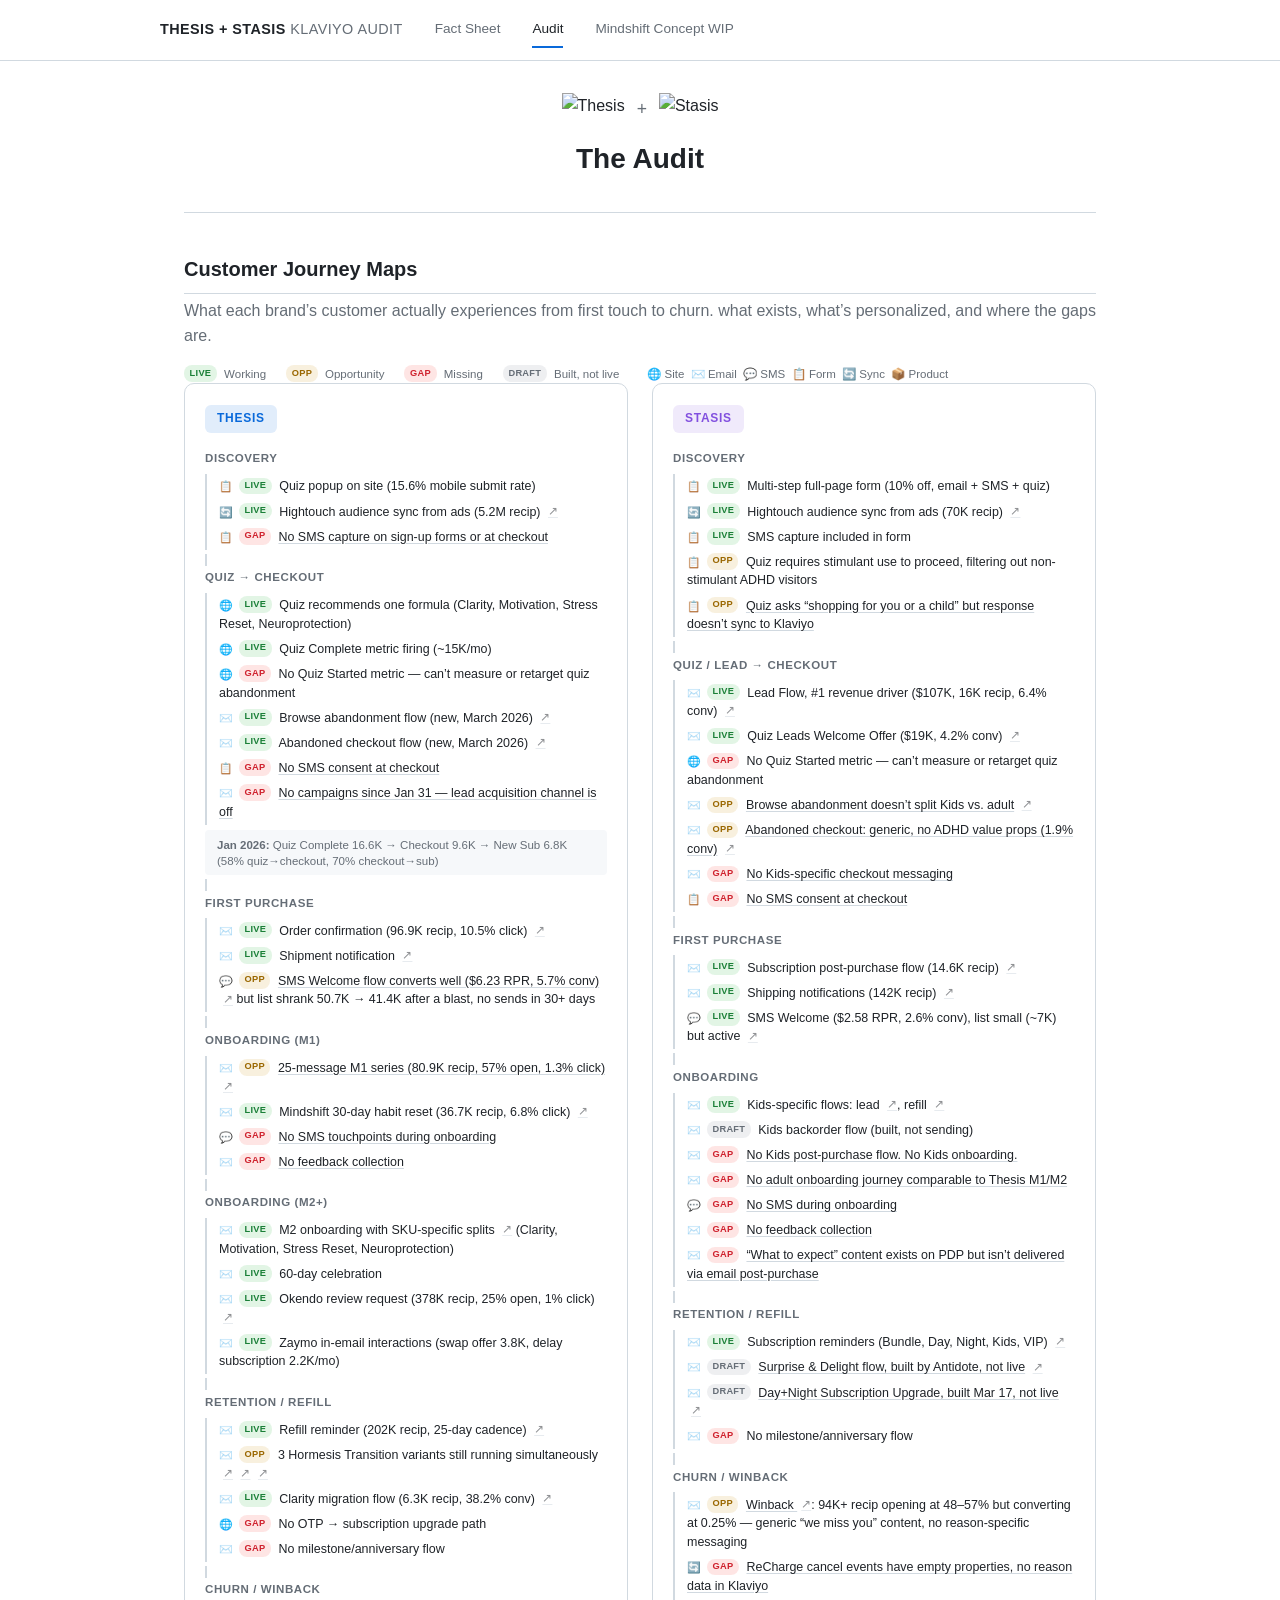
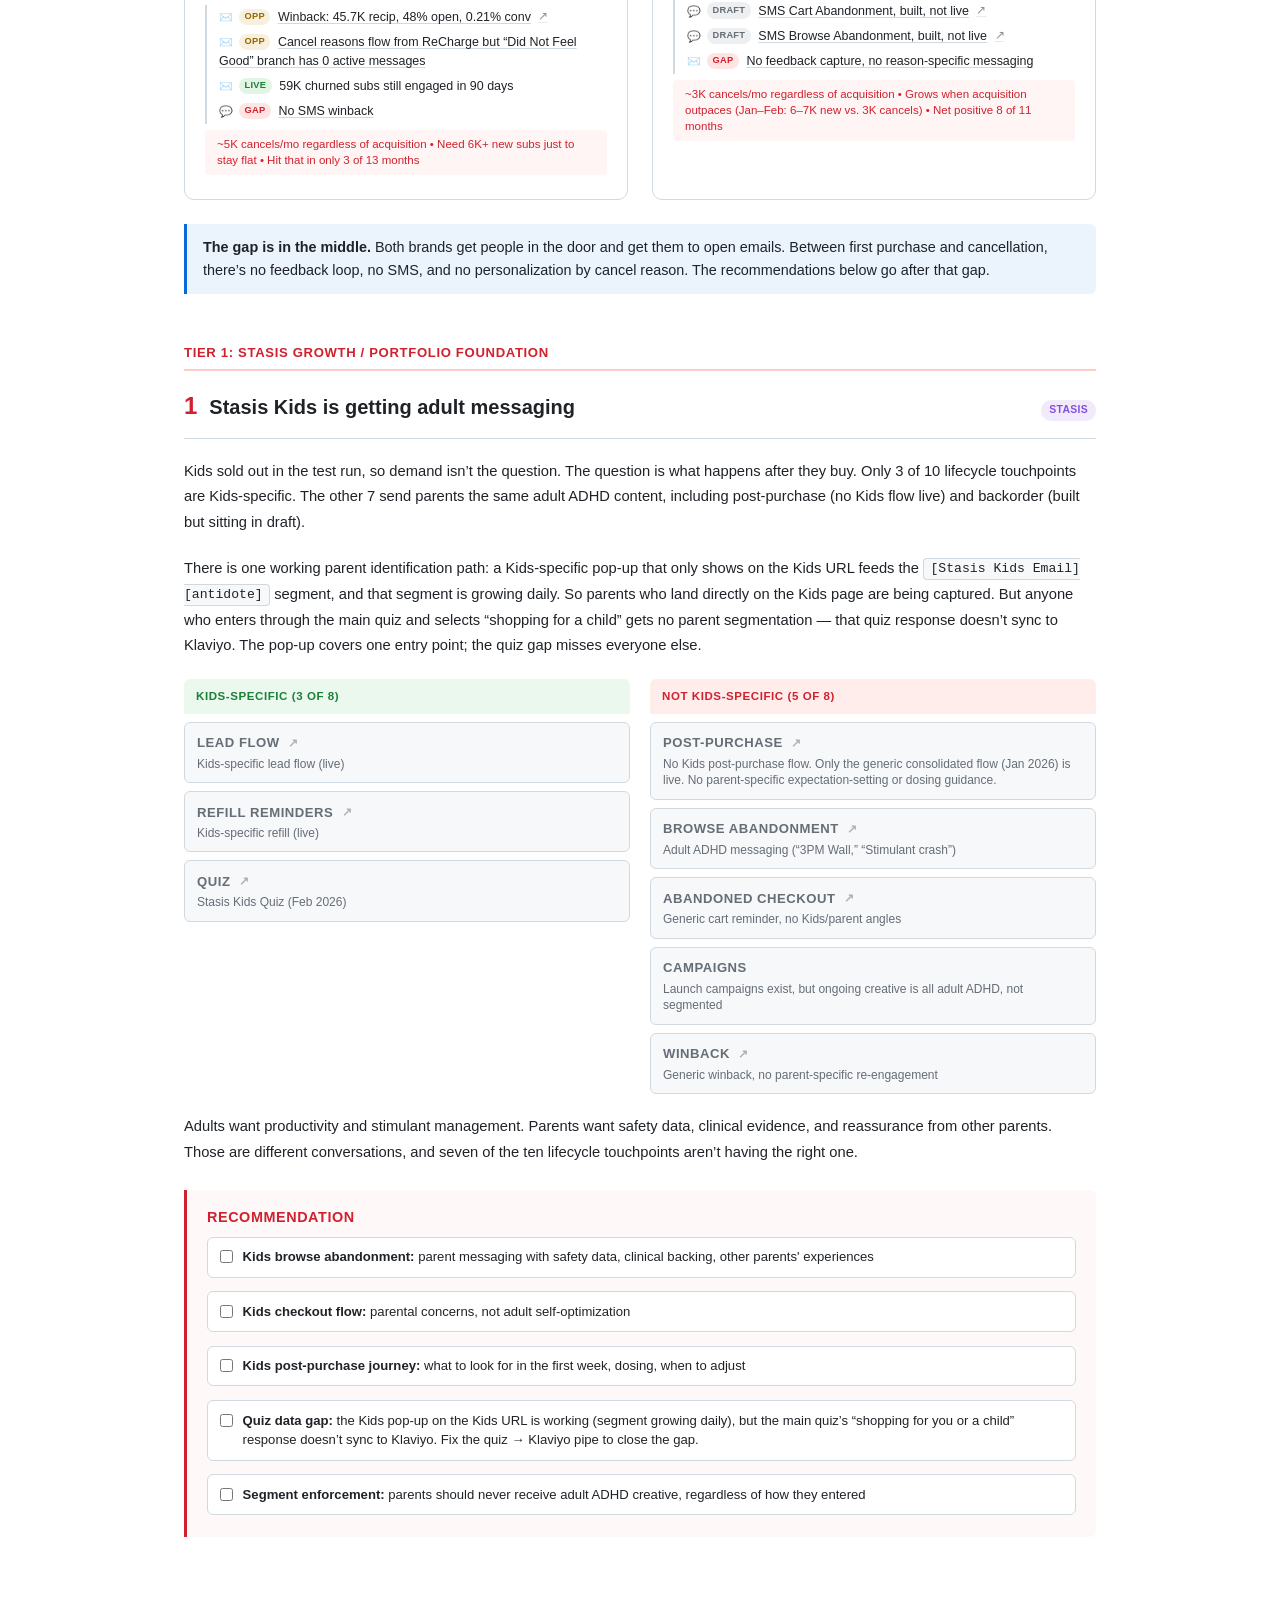
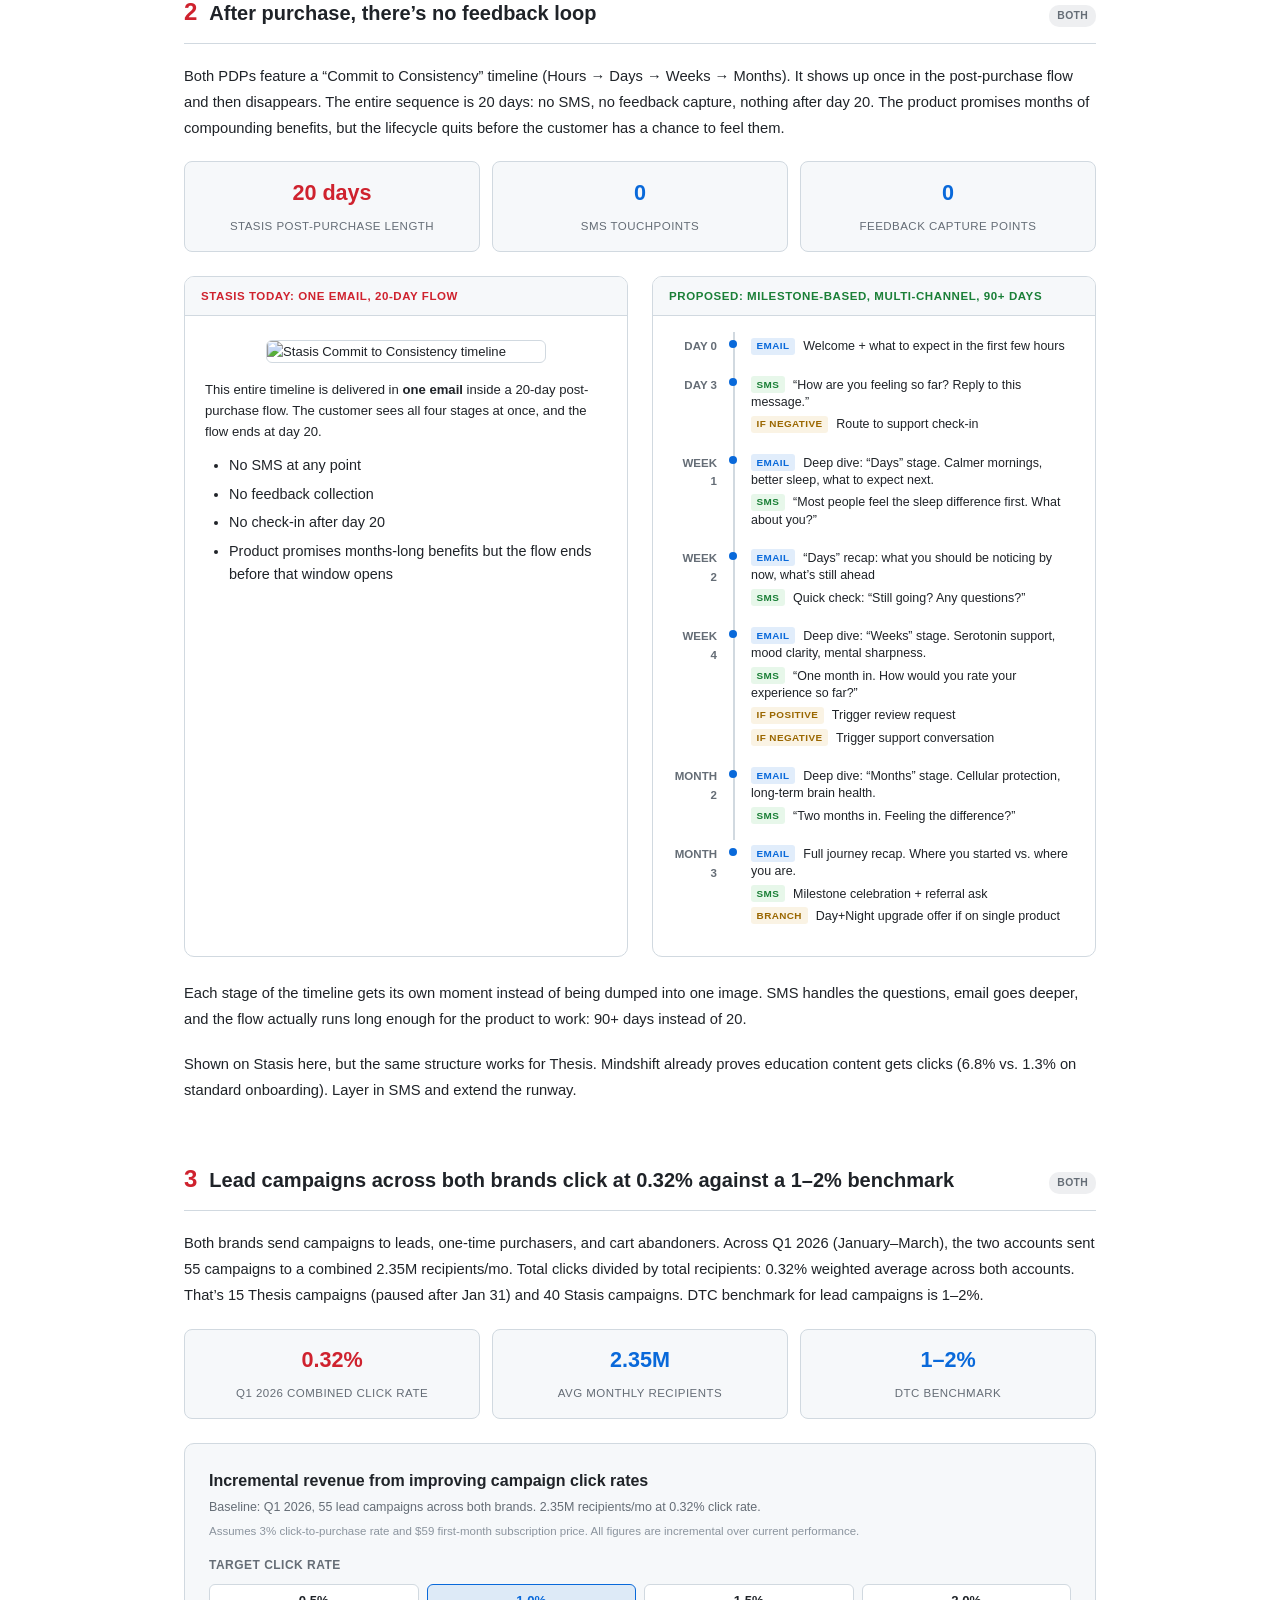
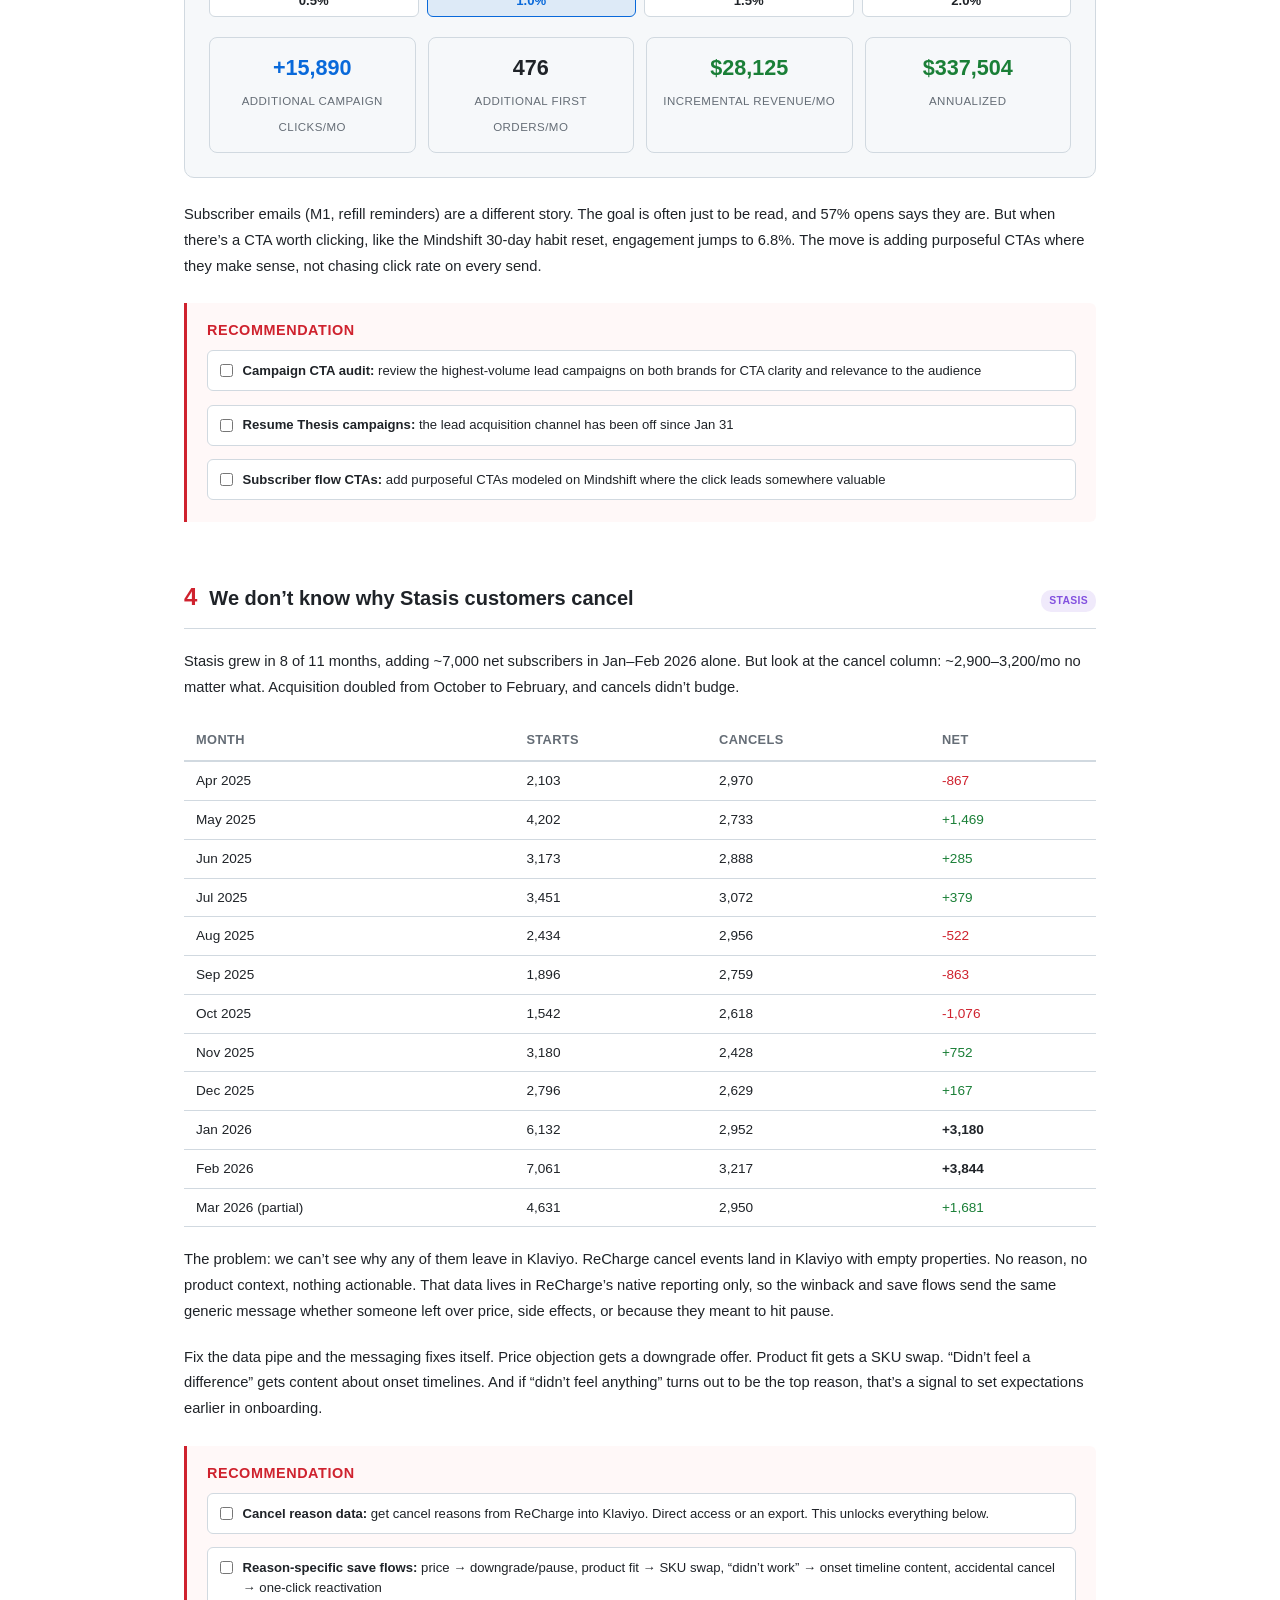
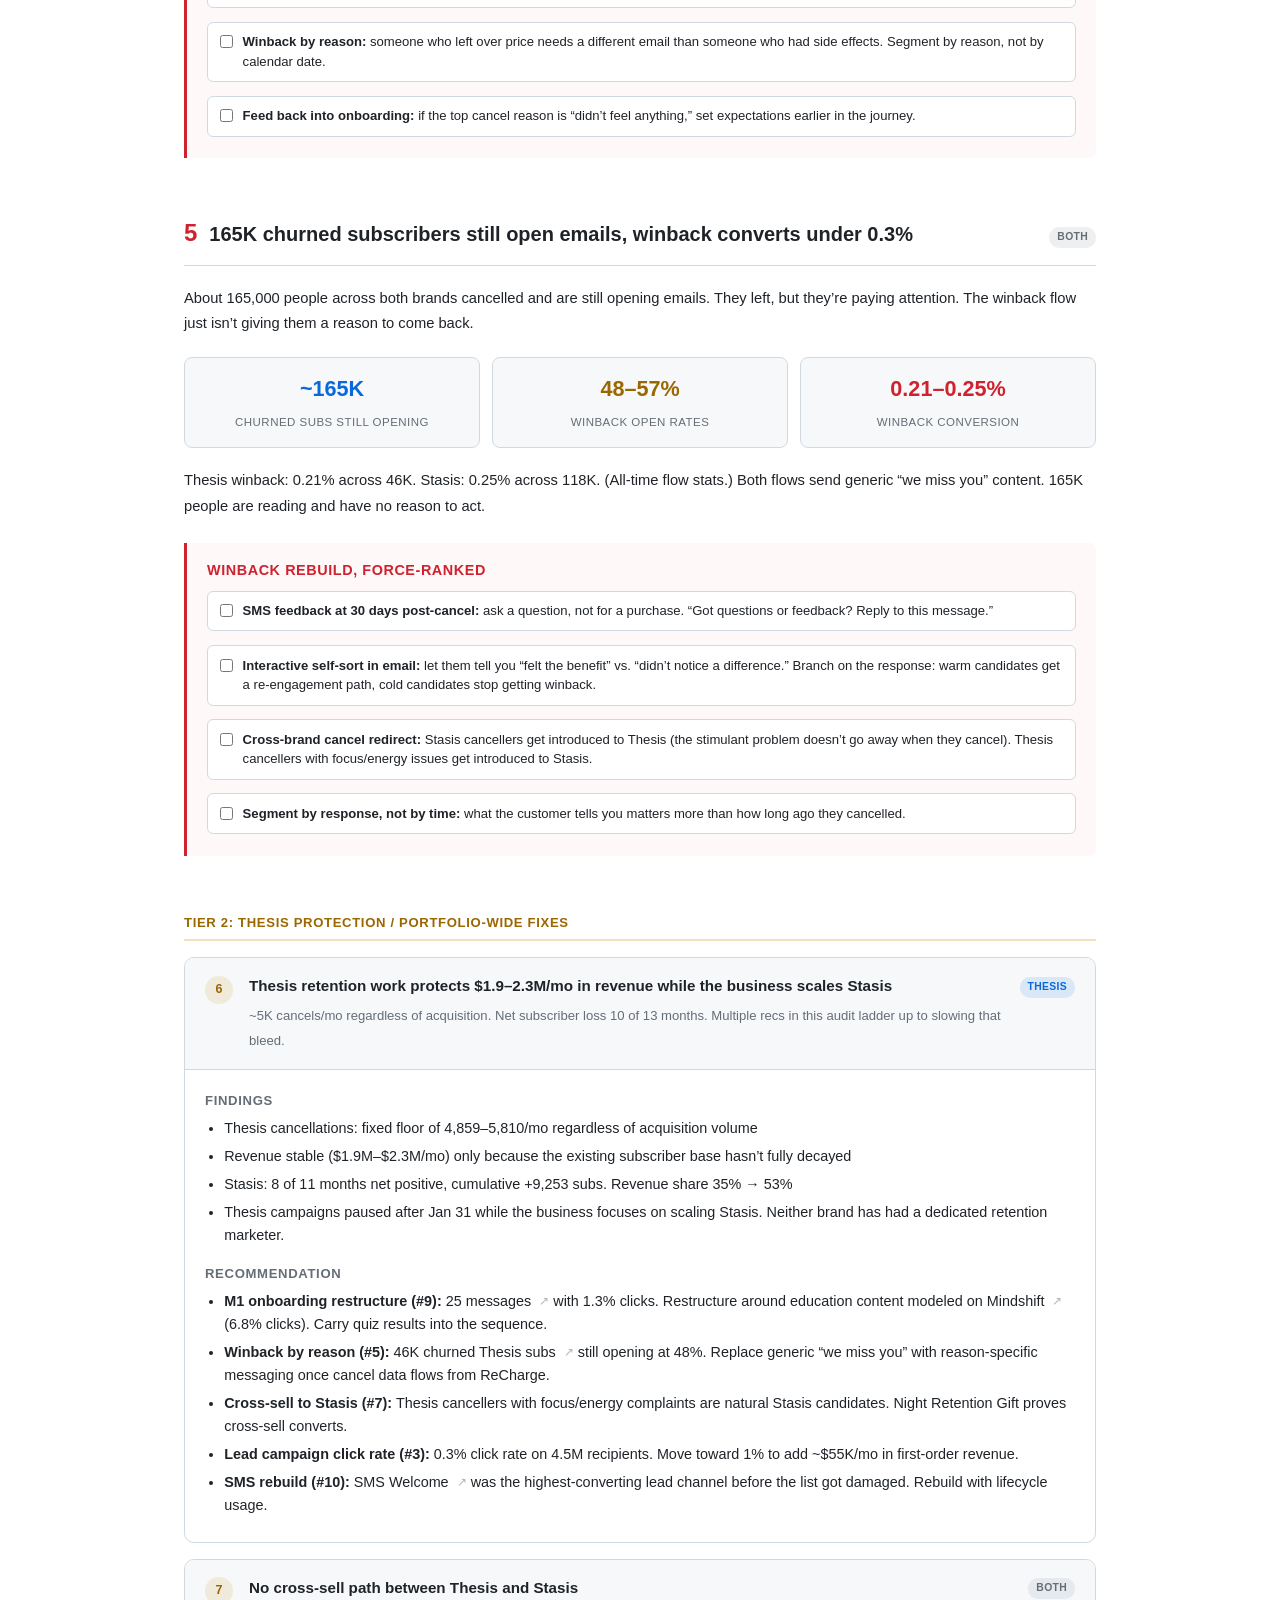
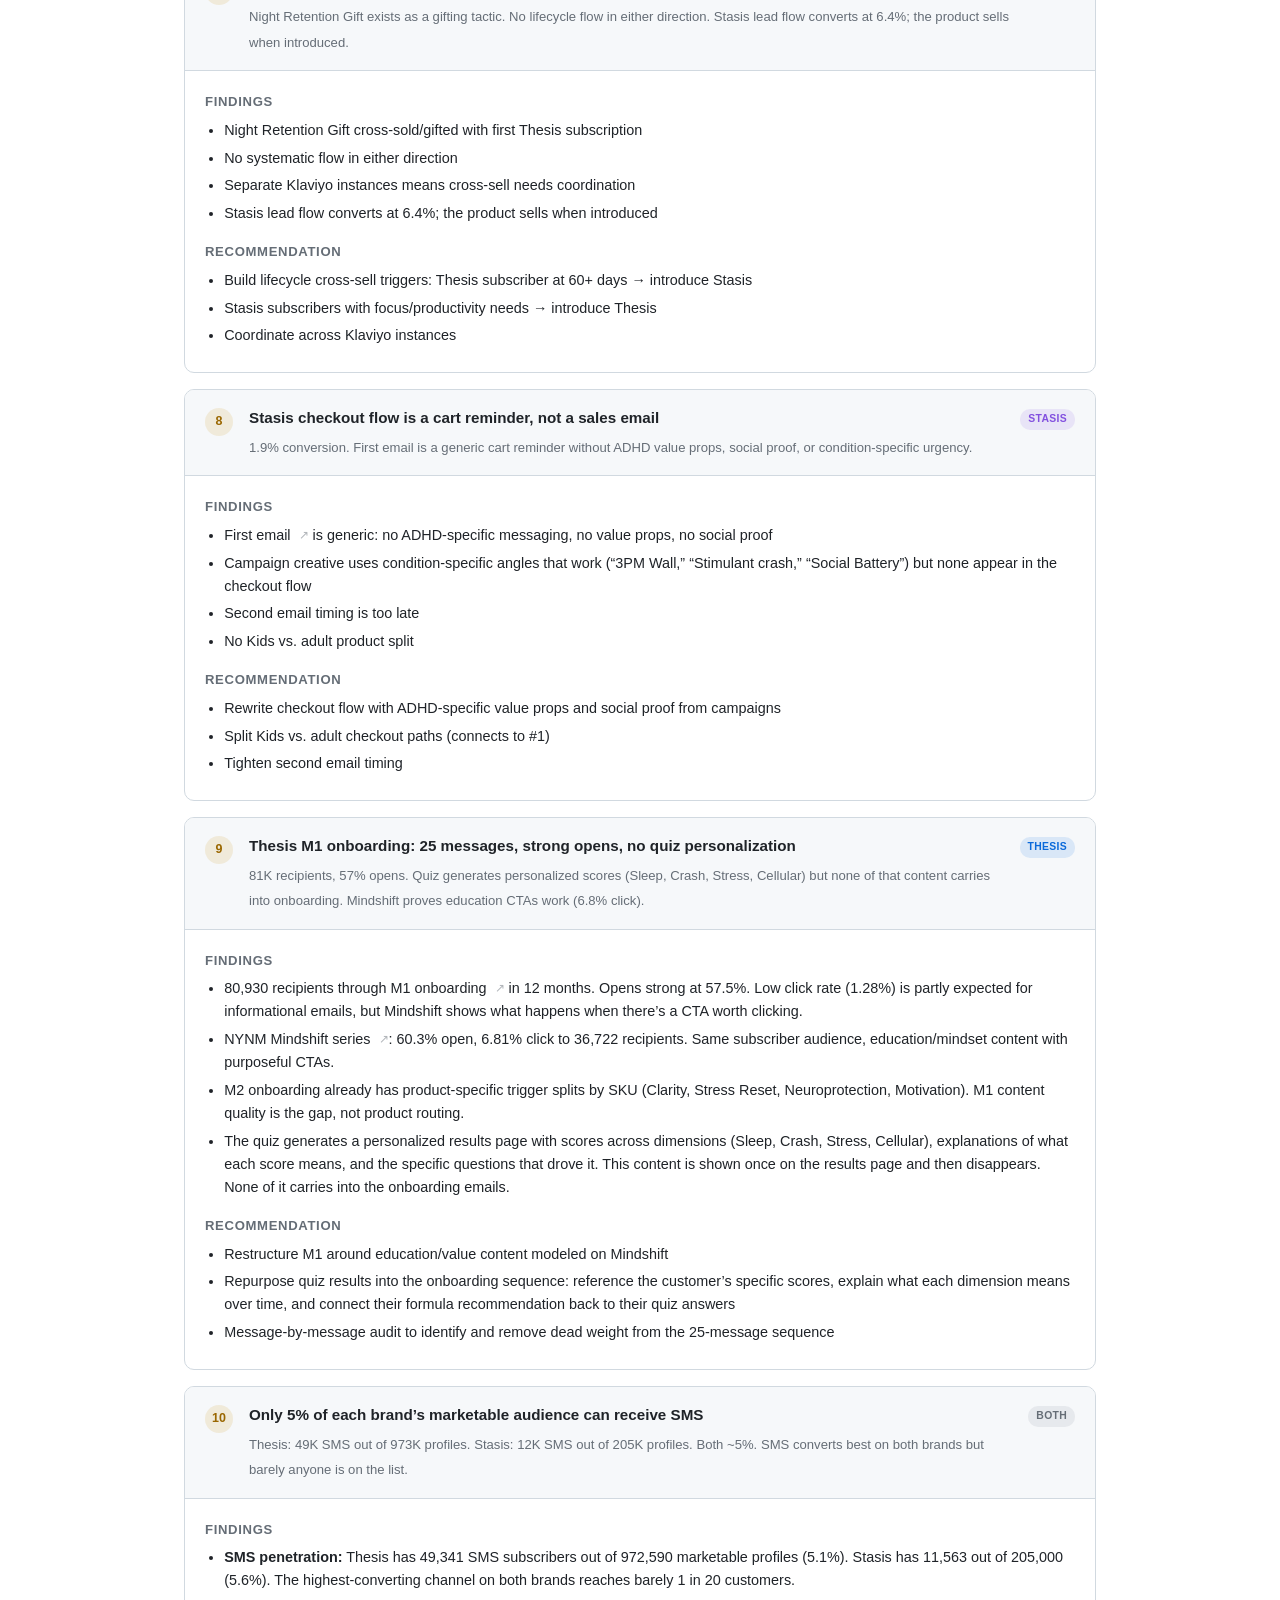
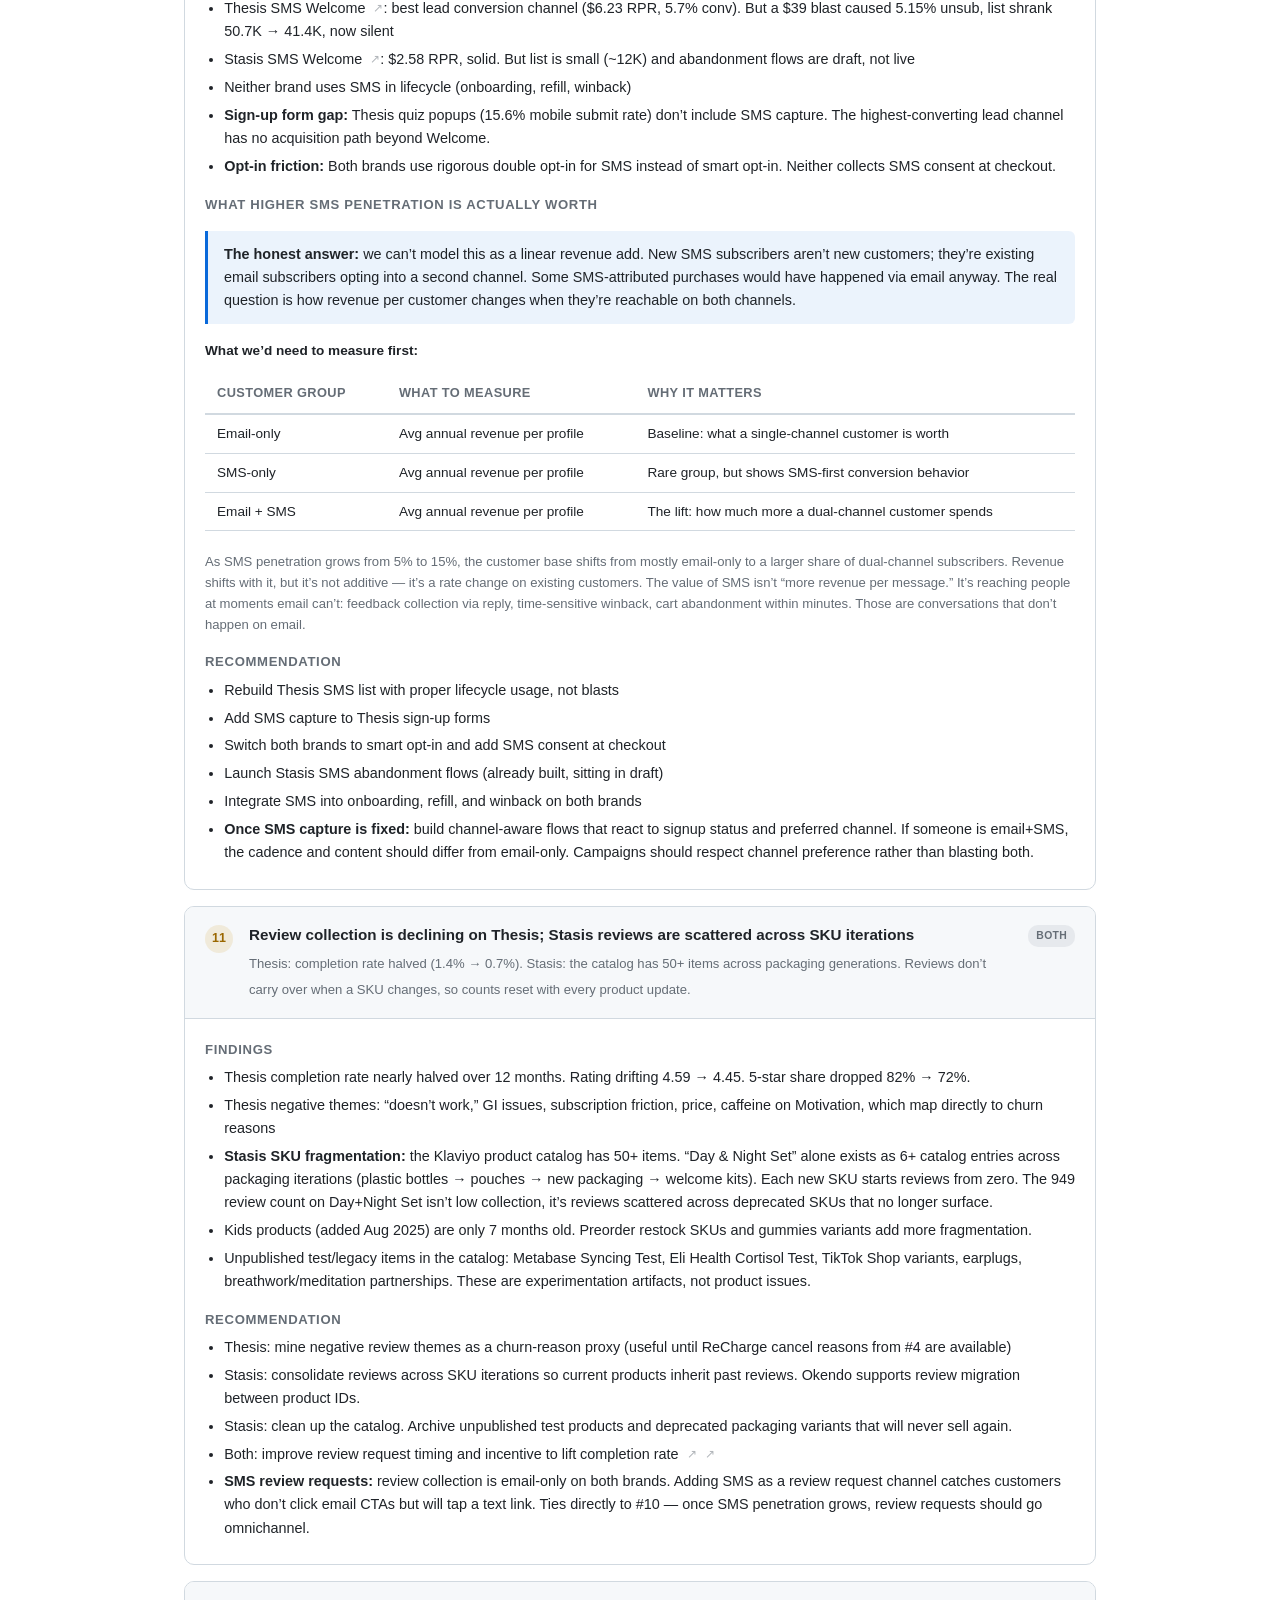
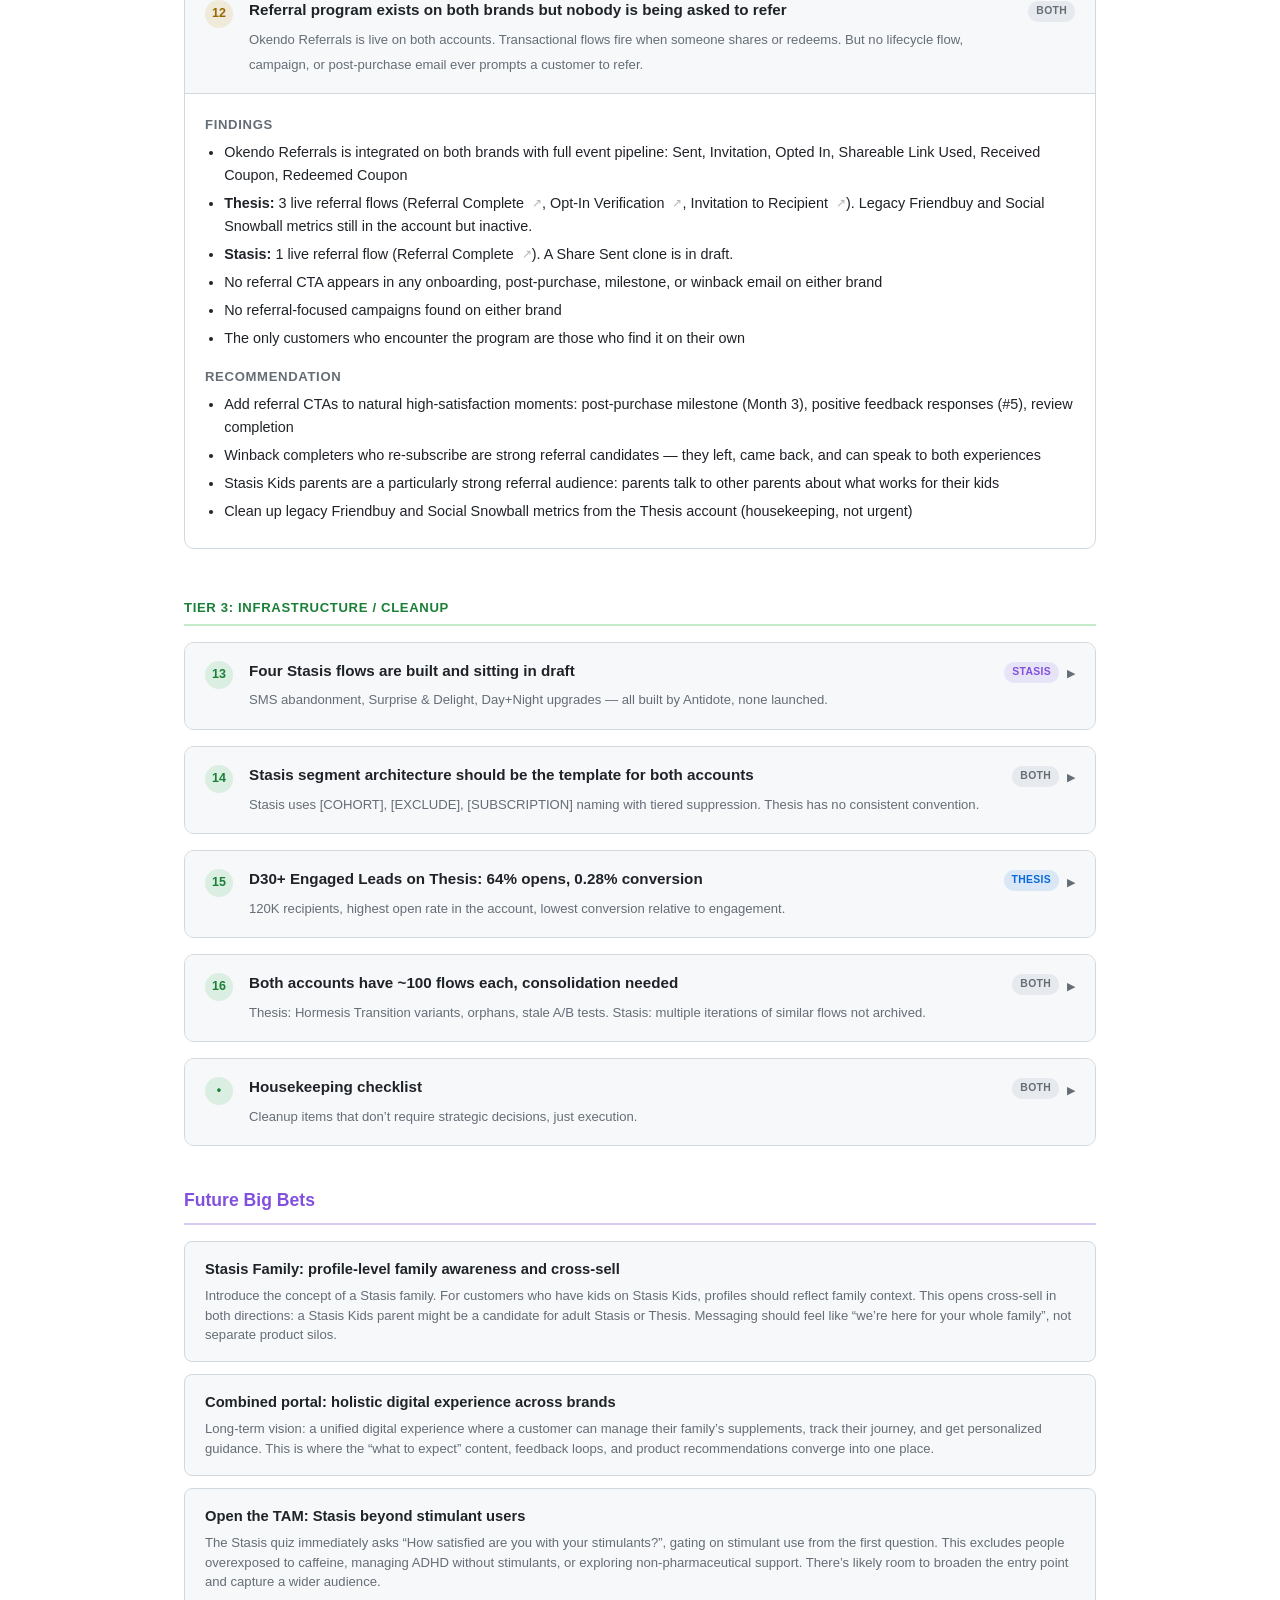
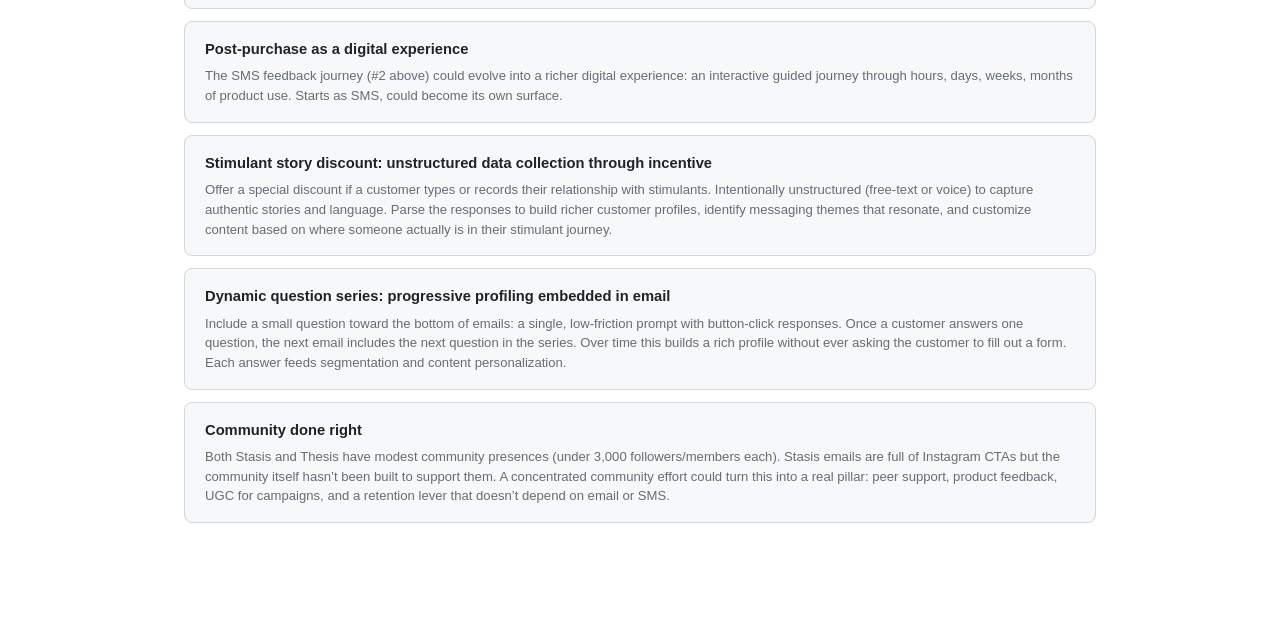
==== commit 478fe949: "Clean up Kids tiles: remove onboarding/backorder, fix campaigns - Removed Onboarding tile (duplicate" ====
--- a/docs/audit.html
+++ b/docs/audit.html
@@ -939,7 +939,7 @@
 
       <div class="kids-split">
         <div>
-          <div class="kids-col-label yes">Kids-specific (3 of 10)</div>
+          <div class="kids-col-label yes">Kids-specific (3 of 8)</div>
           <div class="kids-tiles" style="margin-top:0.5rem;">
             <div class="kids-tile">
               <h4>Lead flow <a class="kl" href="https://www.klaviyo.com/flow/UH6RGc/edit" target="_blank" title="Kids Lead Flow"></a></h4>
@@ -956,15 +956,11 @@
           </div>
         </div>
         <div>
-          <div class="kids-col-label no">Not Kids-specific (7 of 10)</div>
+          <div class="kids-col-label no">Not Kids-specific (5 of 8)</div>
           <div class="kids-tiles" style="margin-top:0.5rem;">
             <div class="kids-tile">
               <h4>Post-purchase <a class="kl" href="https://www.klaviyo.com/flow/UmbR3y/edit" target="_blank" title="Stasis Post-Purchase (generic)"></a></h4>
-              <p>No Kids post-purchase flow. Only the generic consolidated flow (Jan 2026) is live.</p>
-            </div>
-            <div class="kids-tile">
-              <h4>Backorder / waitlist <a class="kl" href="https://www.klaviyo.com/flow/S5B72h/edit" target="_blank" title="Kids Backorder (draft)"></a></h4>
-              <p>Kids backorder flow exists but is draft, not sending. No waitlist flow.</p>
+              <p>No Kids post-purchase flow. Only the generic consolidated flow (Jan 2026) is live. No parent-specific expectation-setting or dosing guidance.</p>
             </div>
             <div class="kids-tile">
               <h4>Browse abandonment <a class="kl" href="https://www.klaviyo.com/flow/SBYanD/edit" target="_blank" title="Stasis Browse Abandonment"></a></h4>
@@ -976,11 +972,7 @@
             </div>
             <div class="kids-tile">
               <h4>Campaigns</h4>
-              <p>Adult ADHD creative, not segmented</p>
-            </div>
-            <div class="kids-tile">
-              <h4>Onboarding</h4>
-              <p>No parent-specific expectation-setting or dosing guidance</p>
+              <p>Launch campaigns exist, but ongoing creative is all adult ADHD, not segmented</p>
             </div>
             <div class="kids-tile">
               <h4>Winback <a class="kl" href="https://www.klaviyo.com/flow/YgVEQB/edit" target="_blank" title="Stasis Winback"></a></h4>
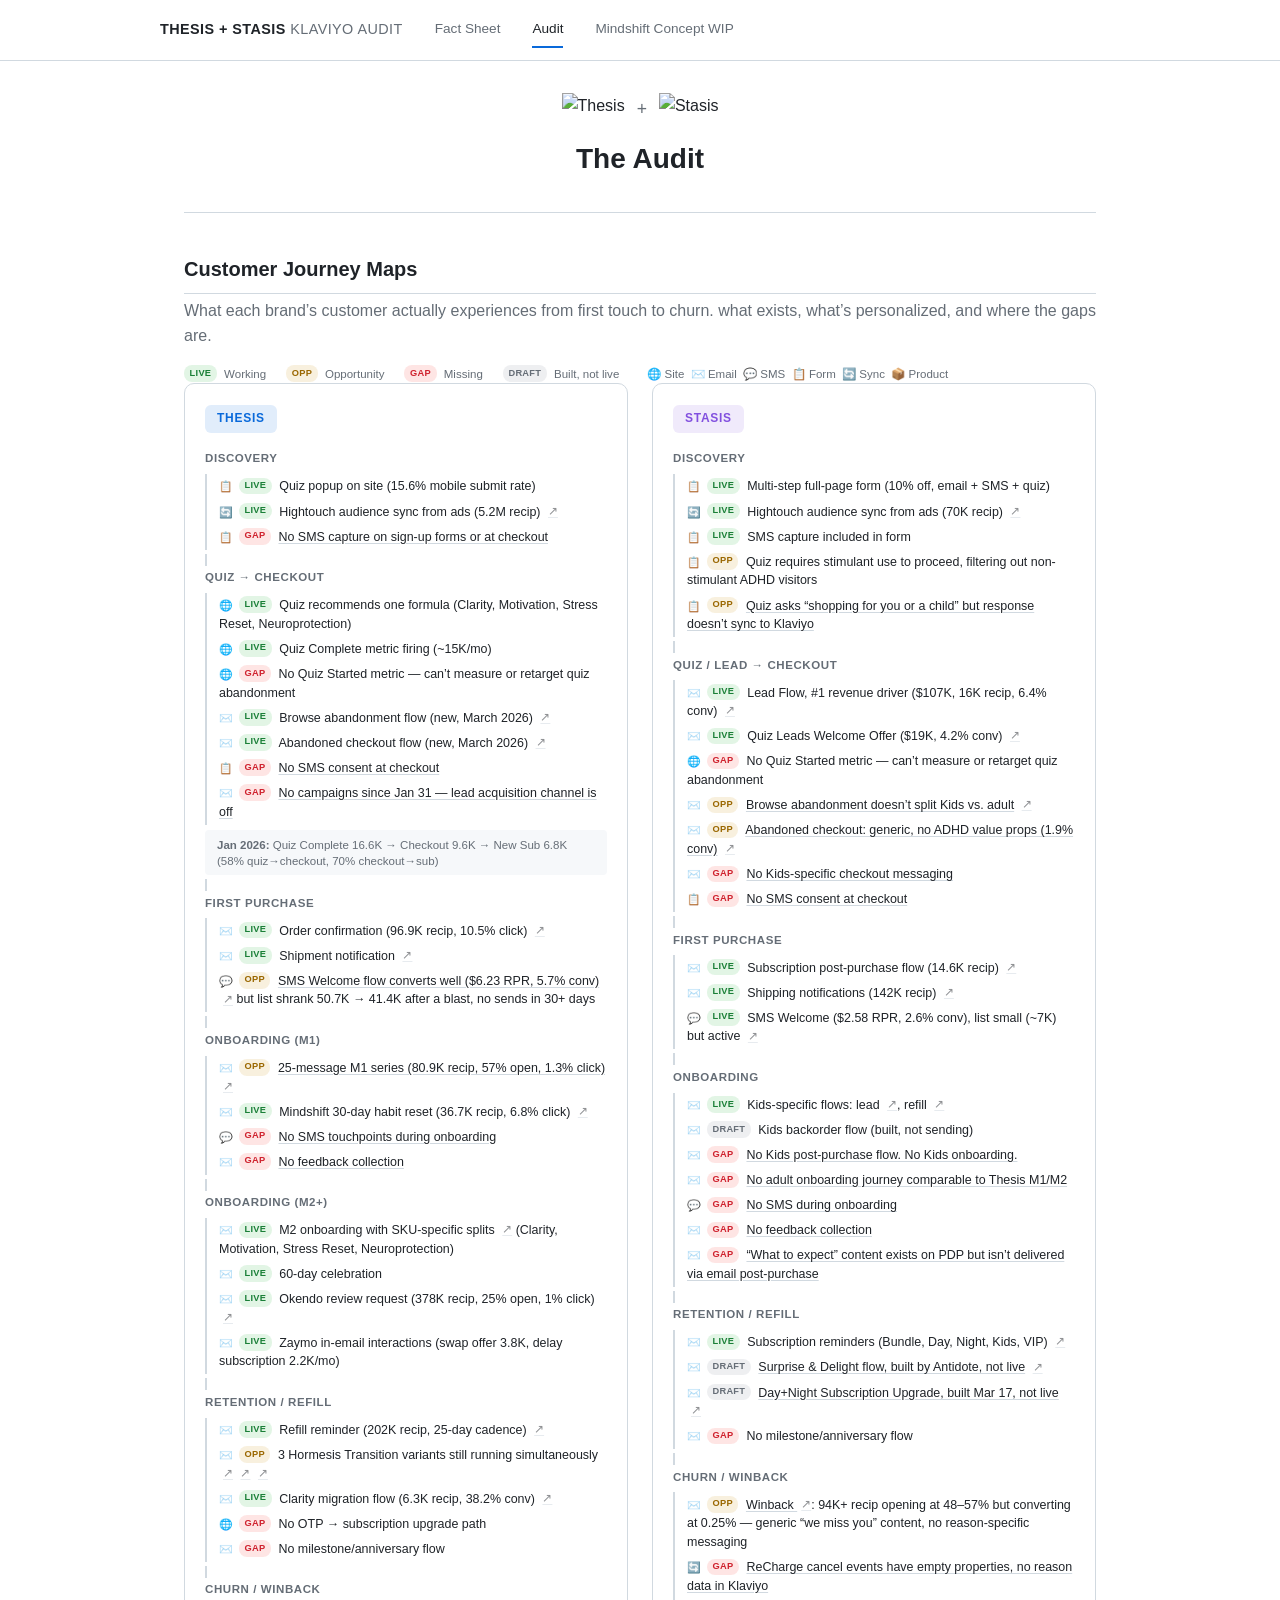
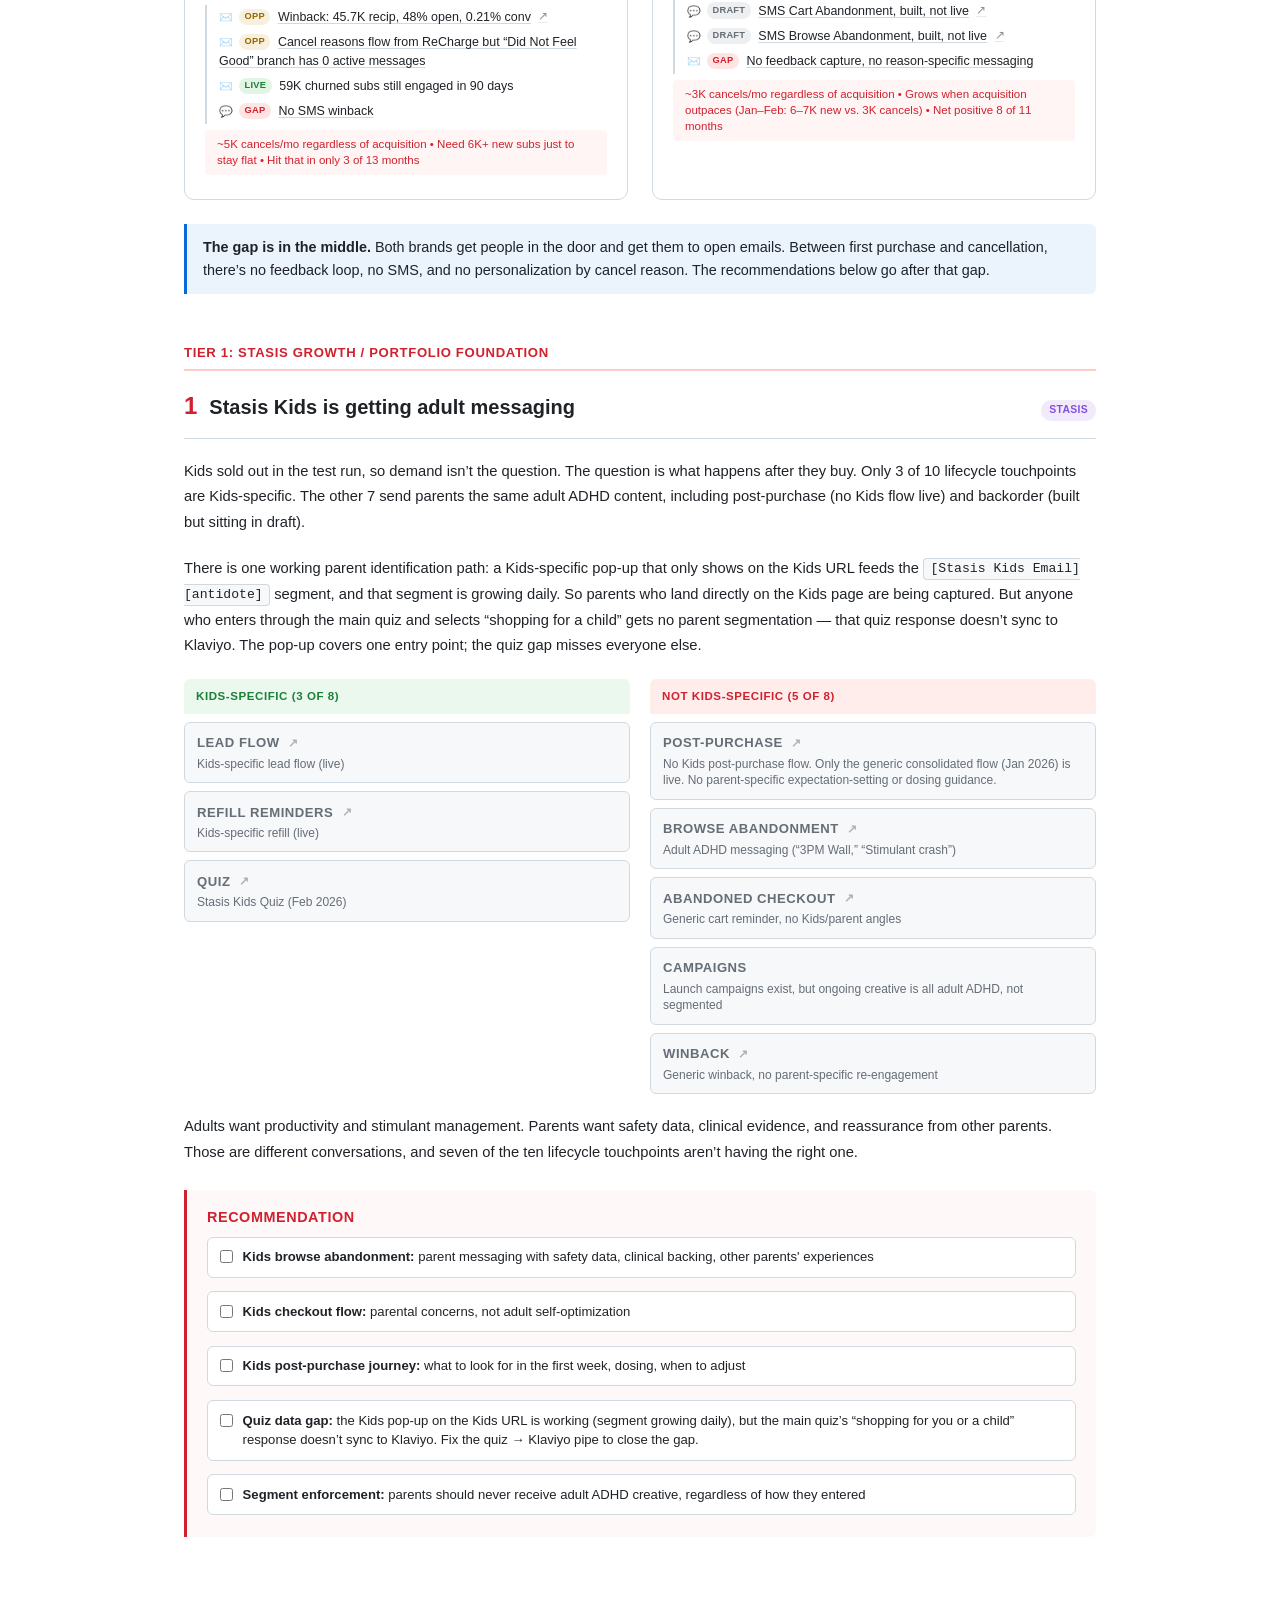
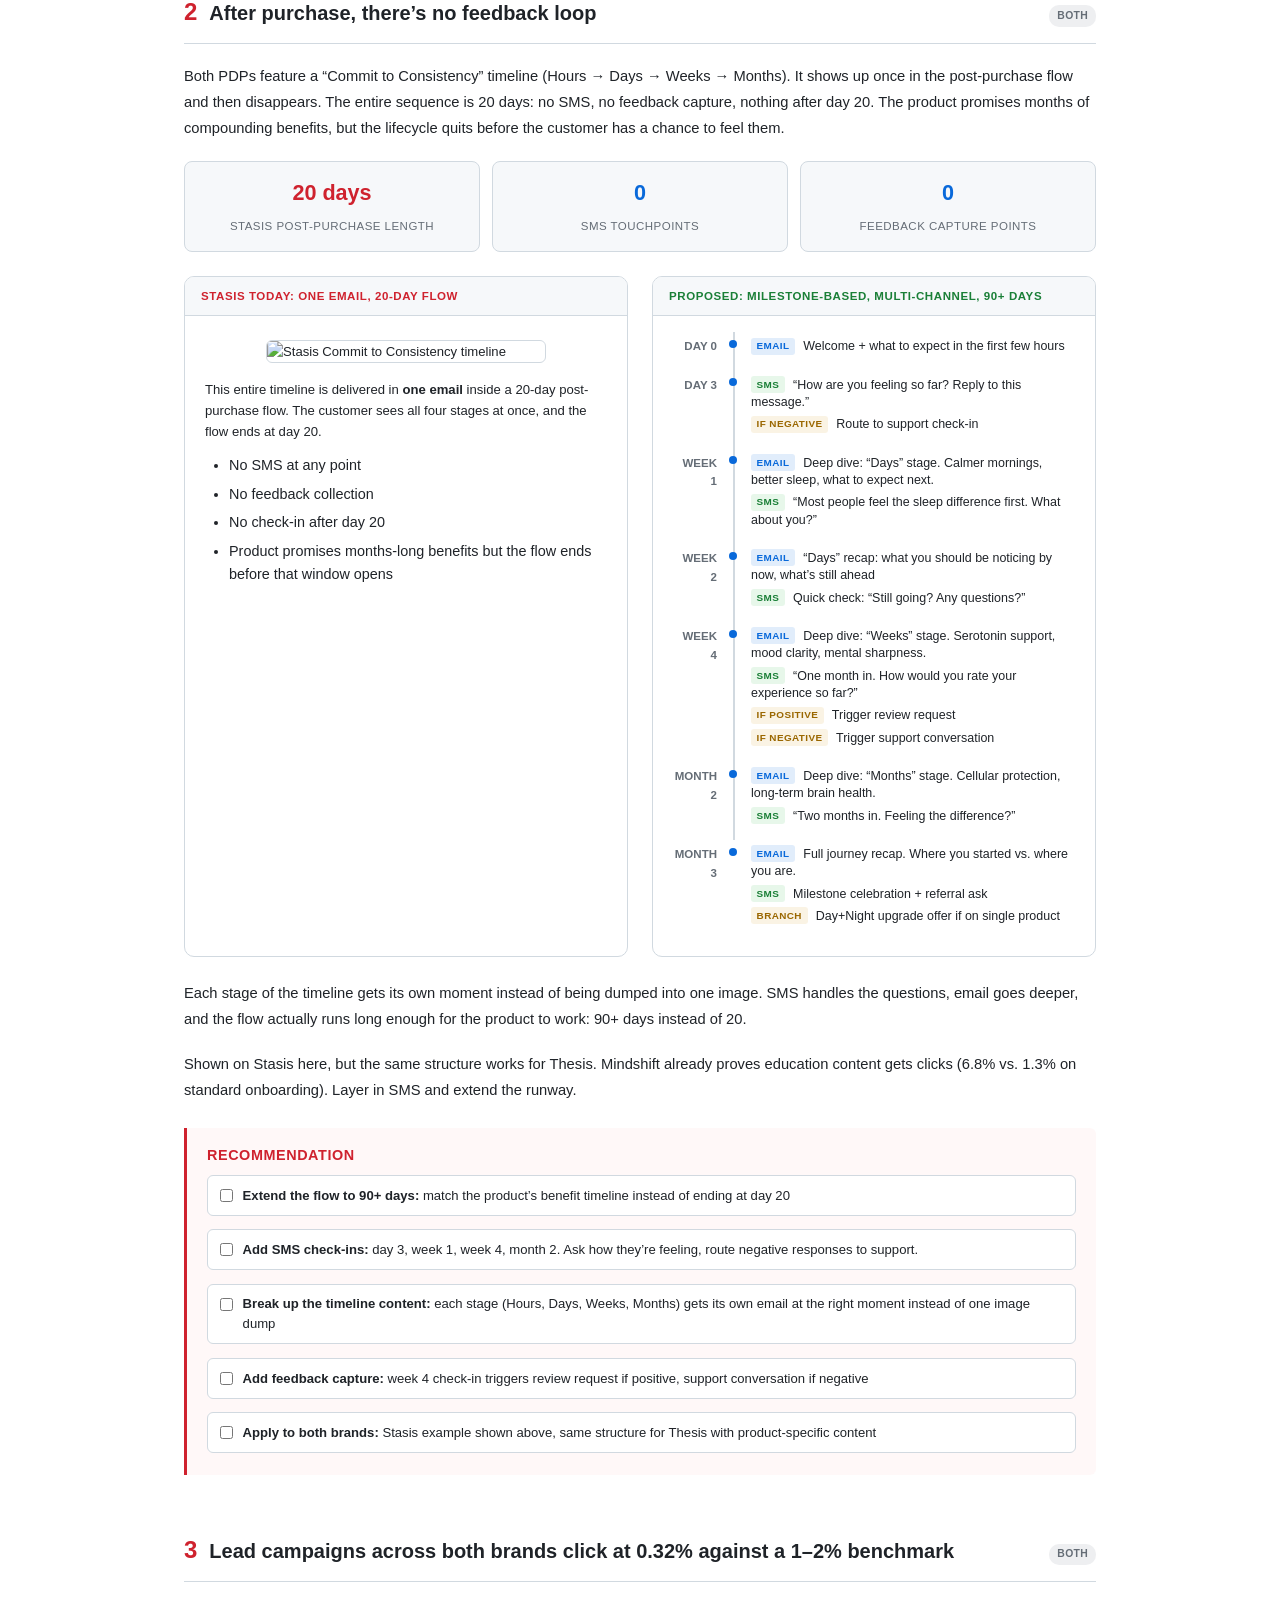
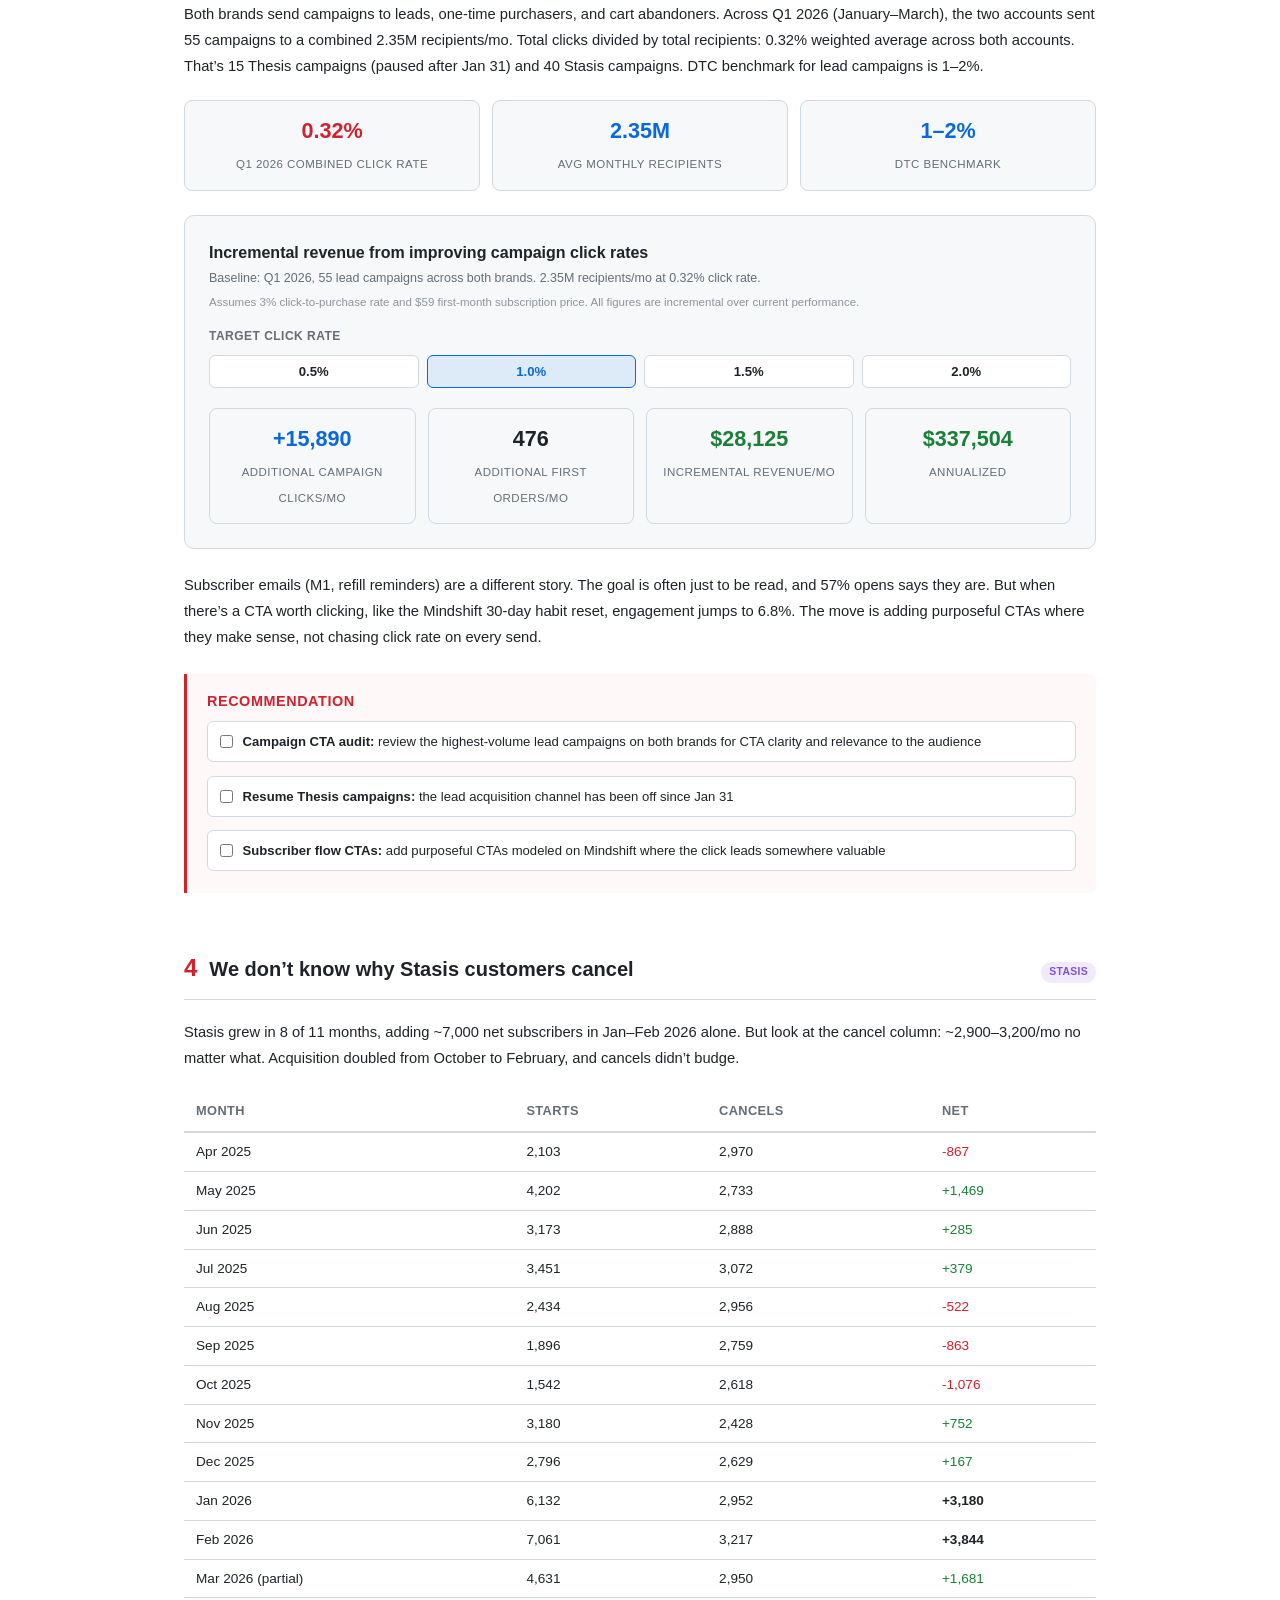
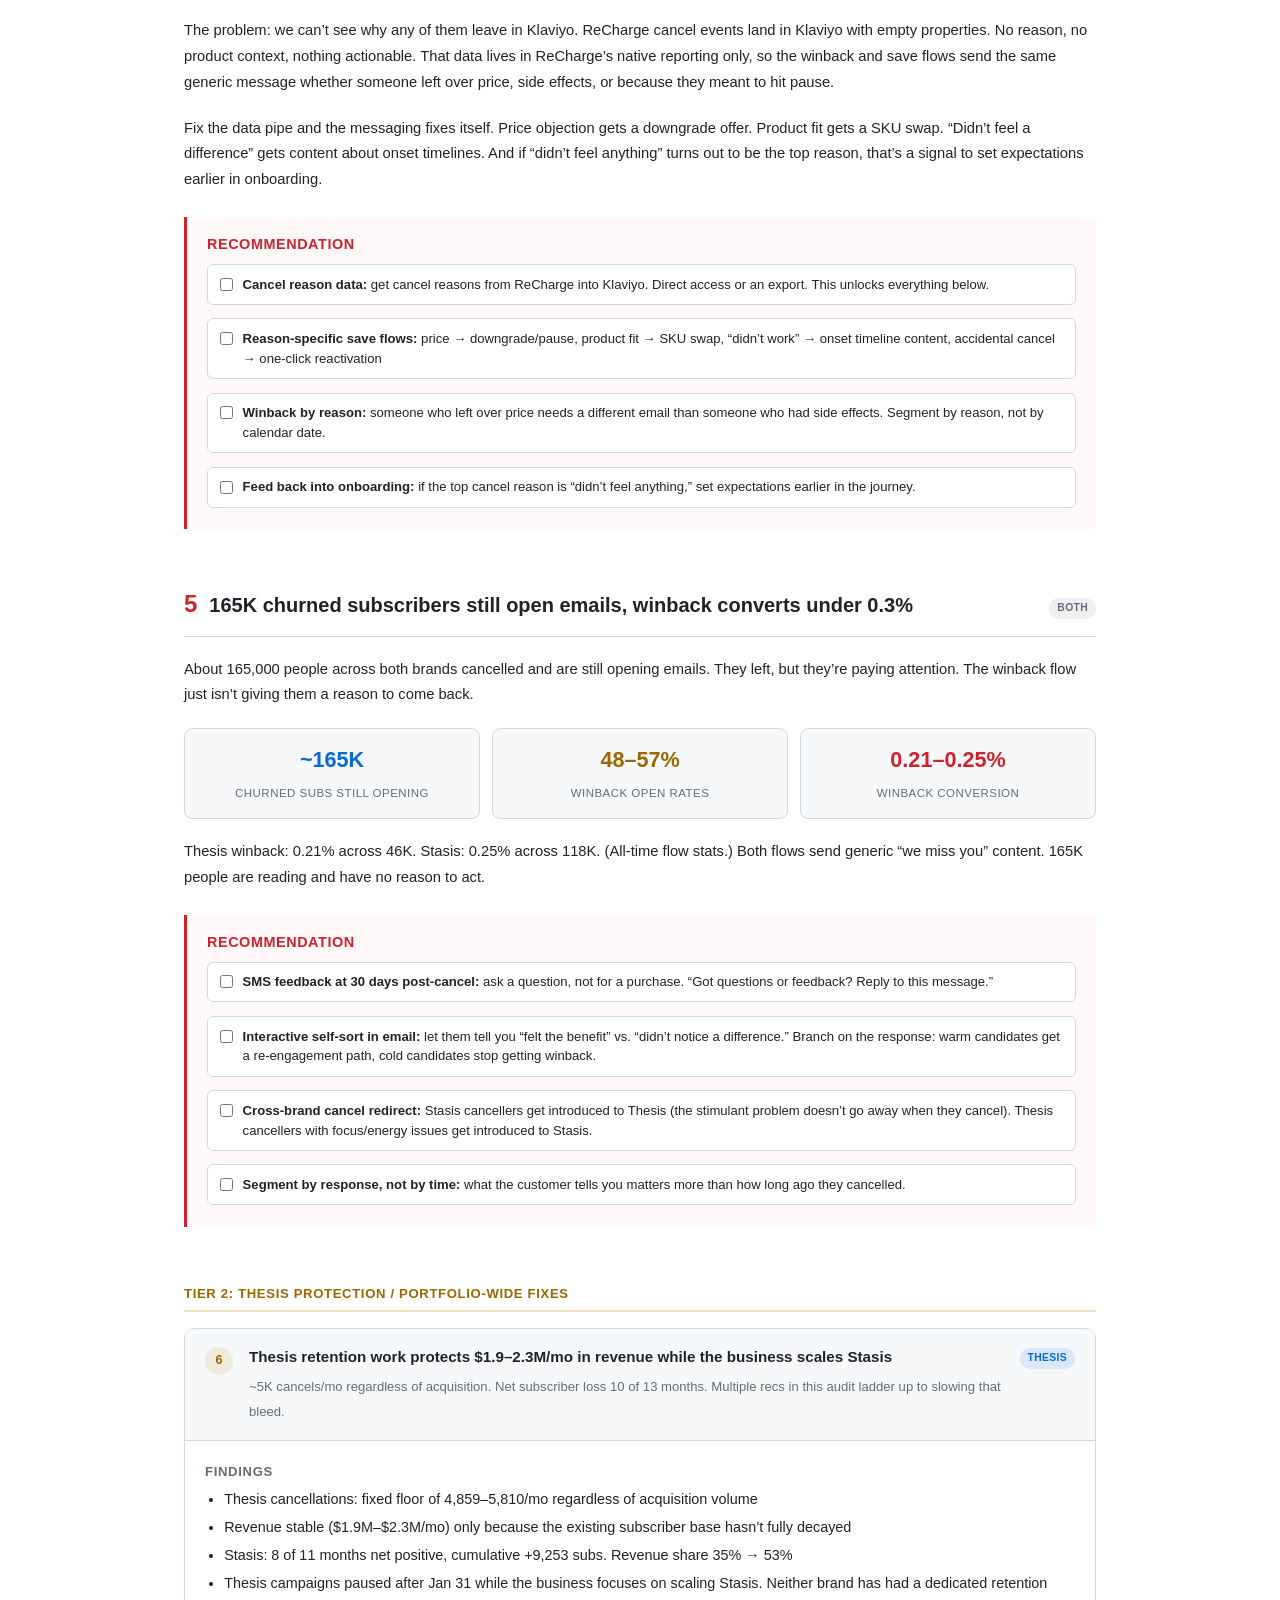
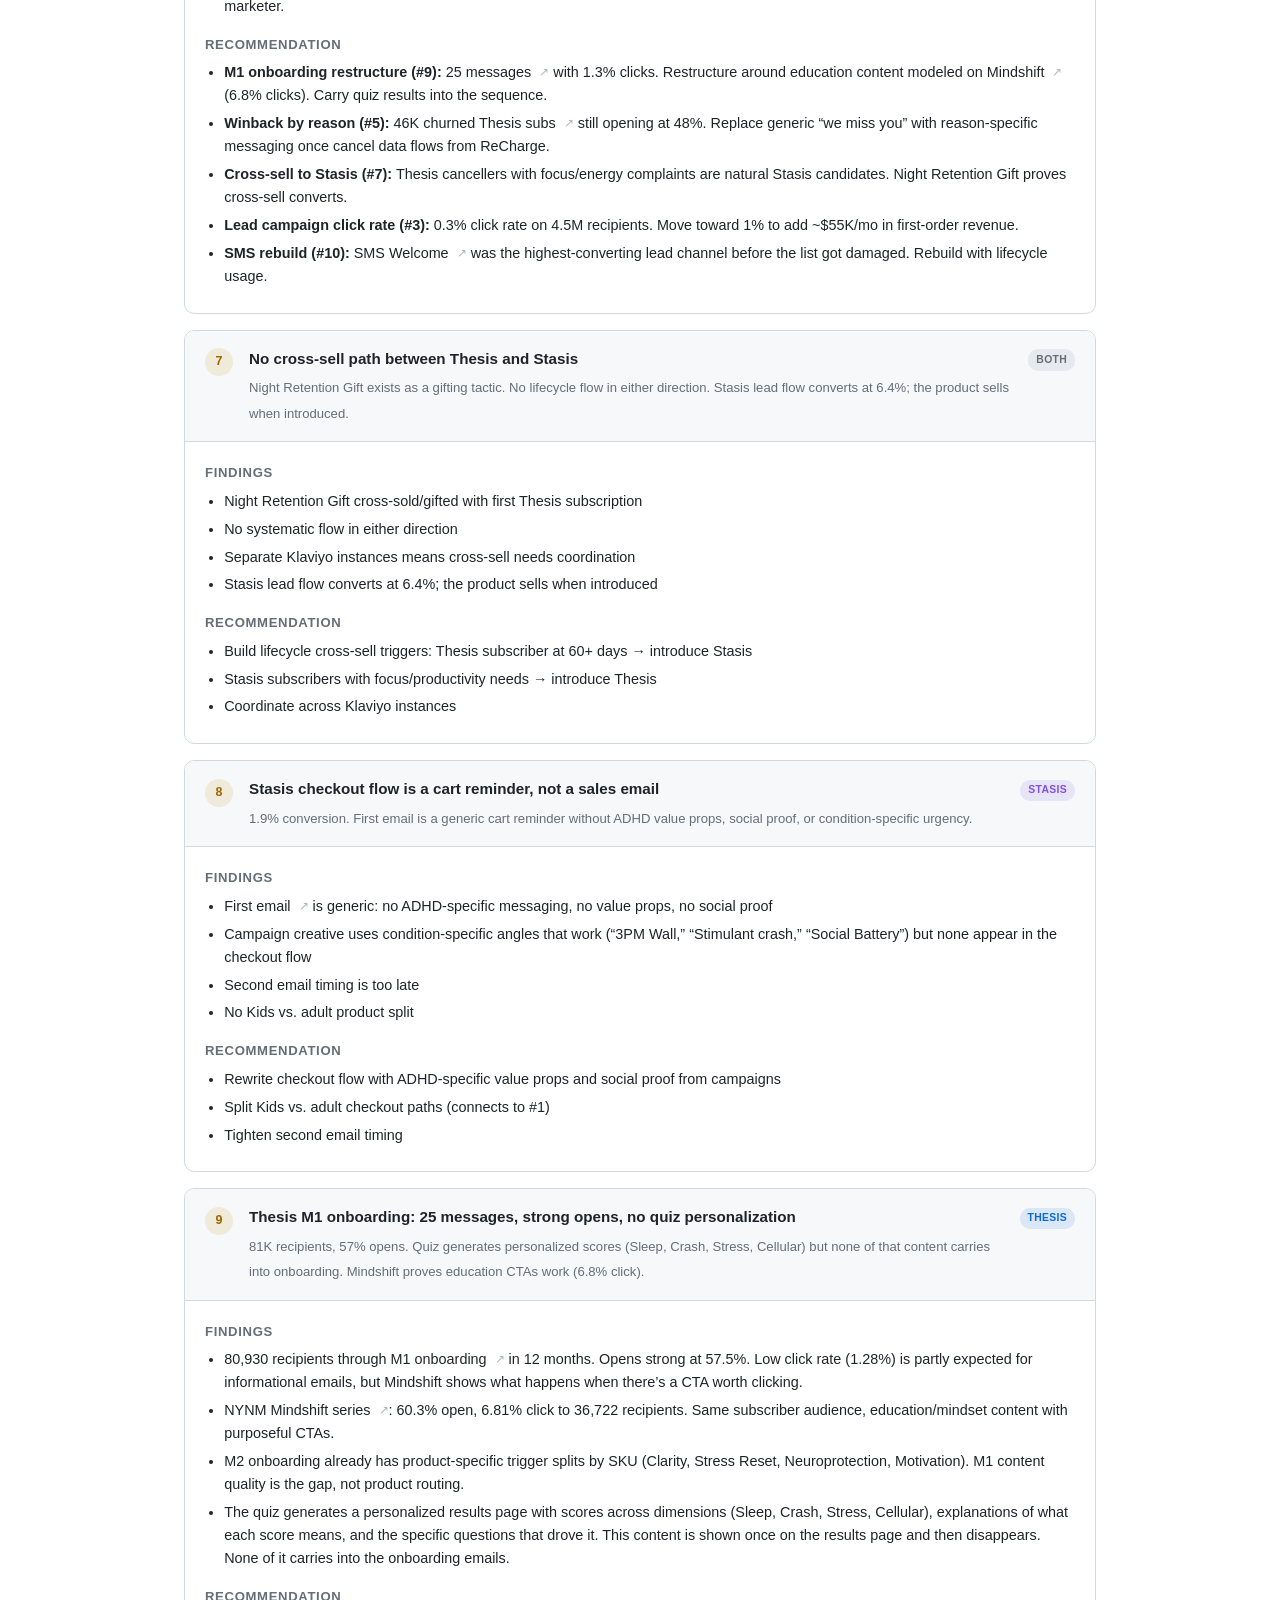
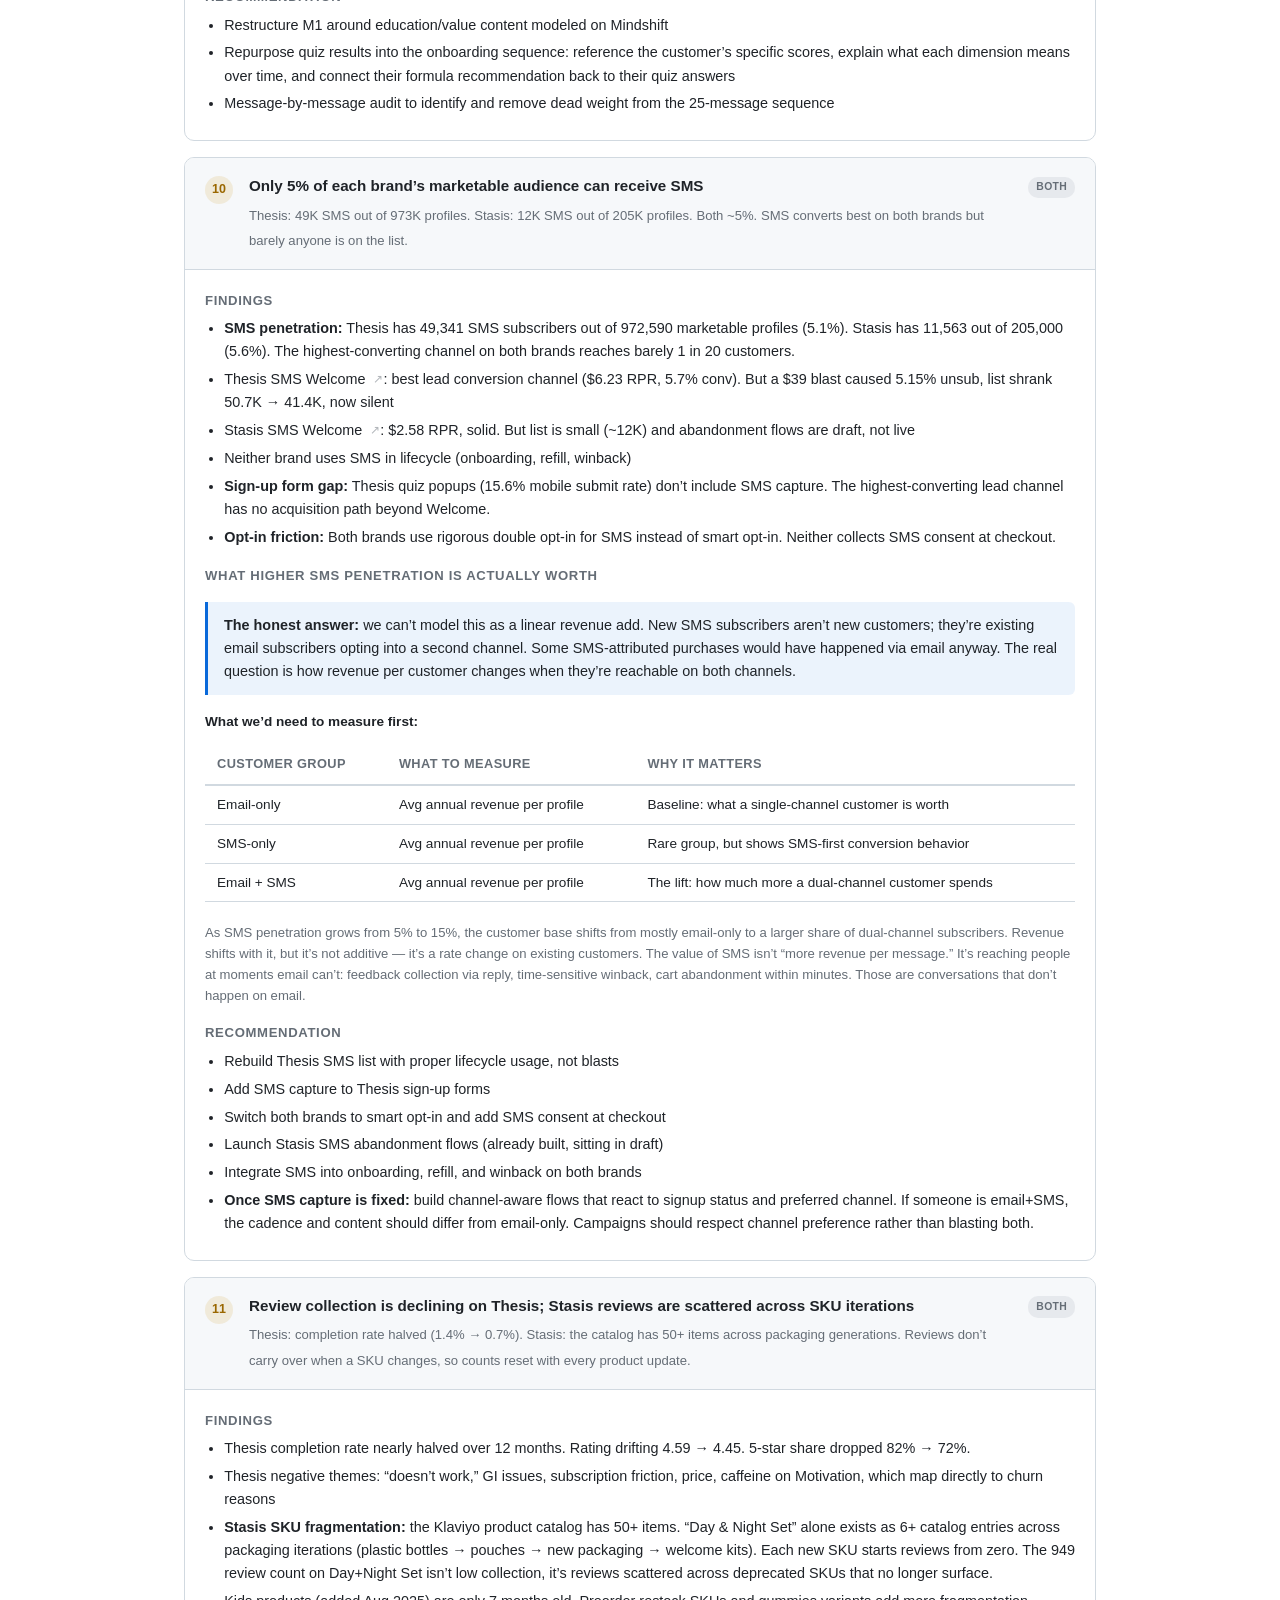
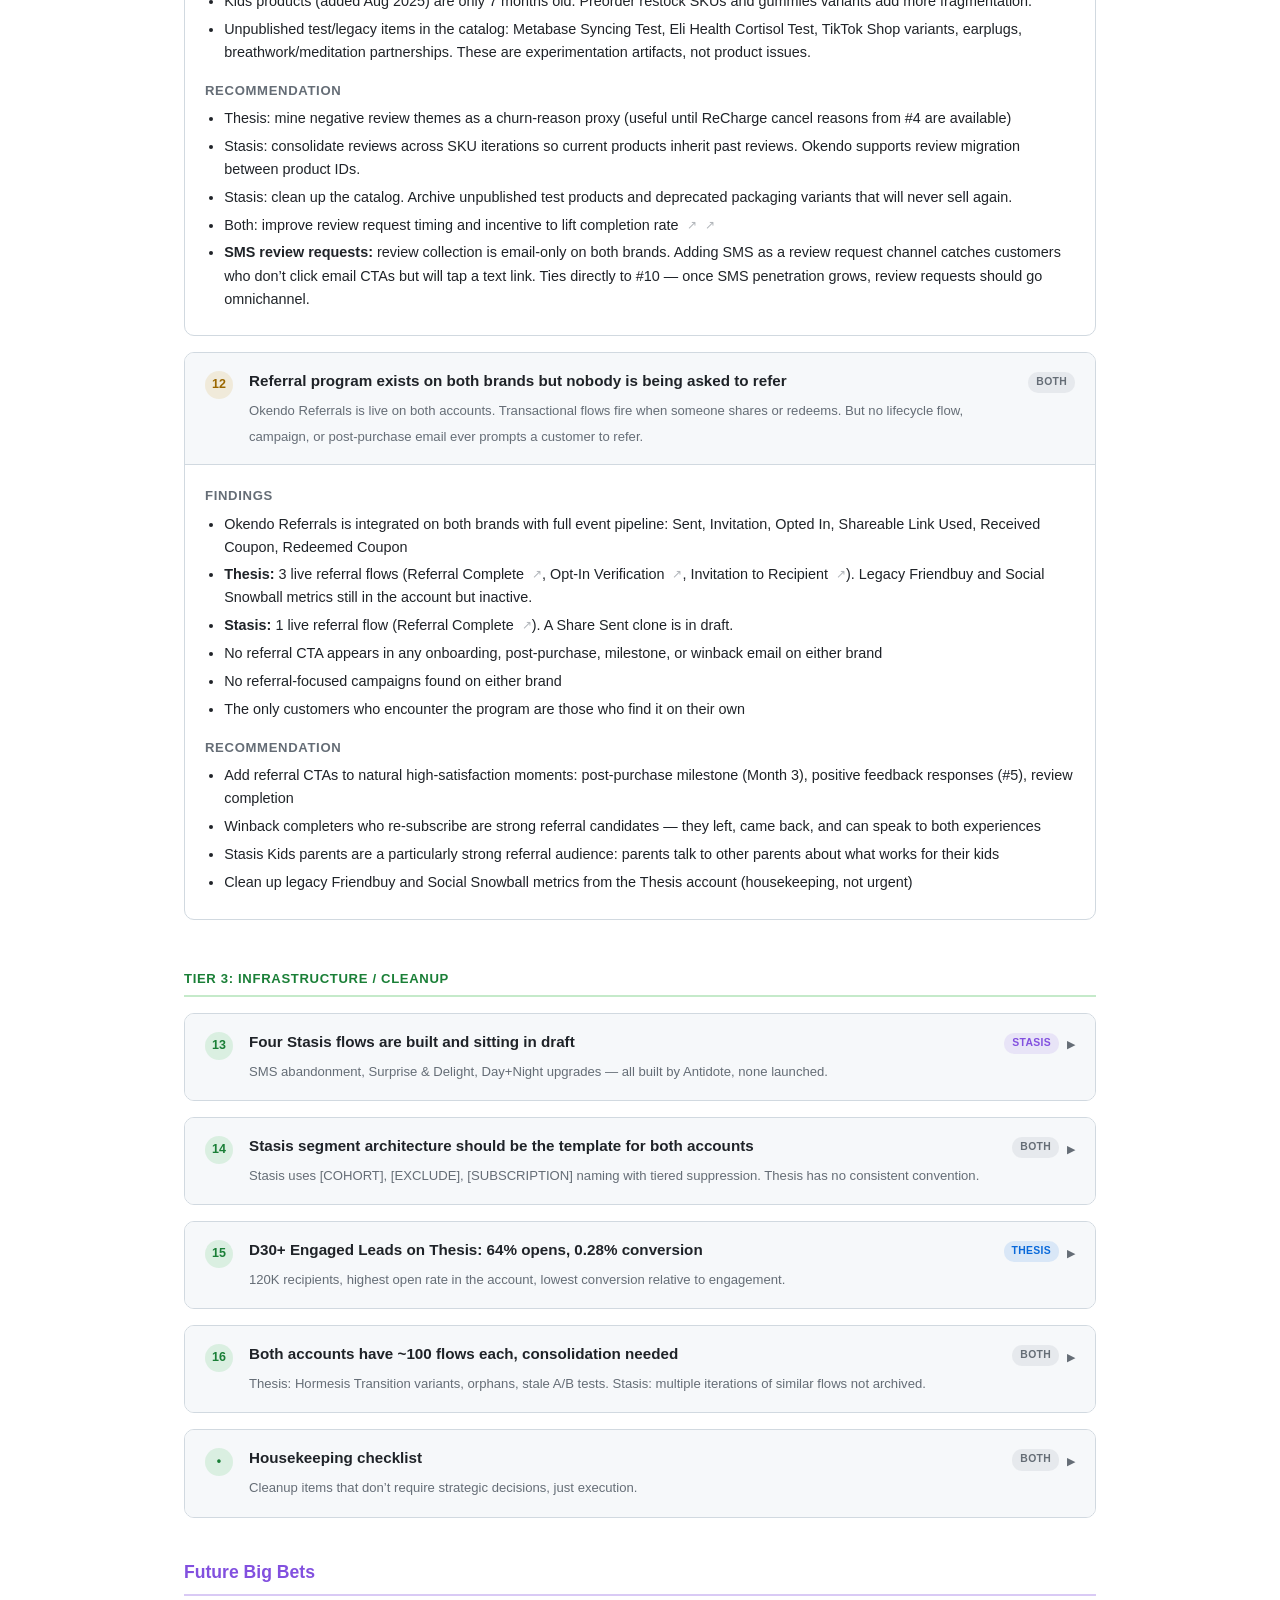
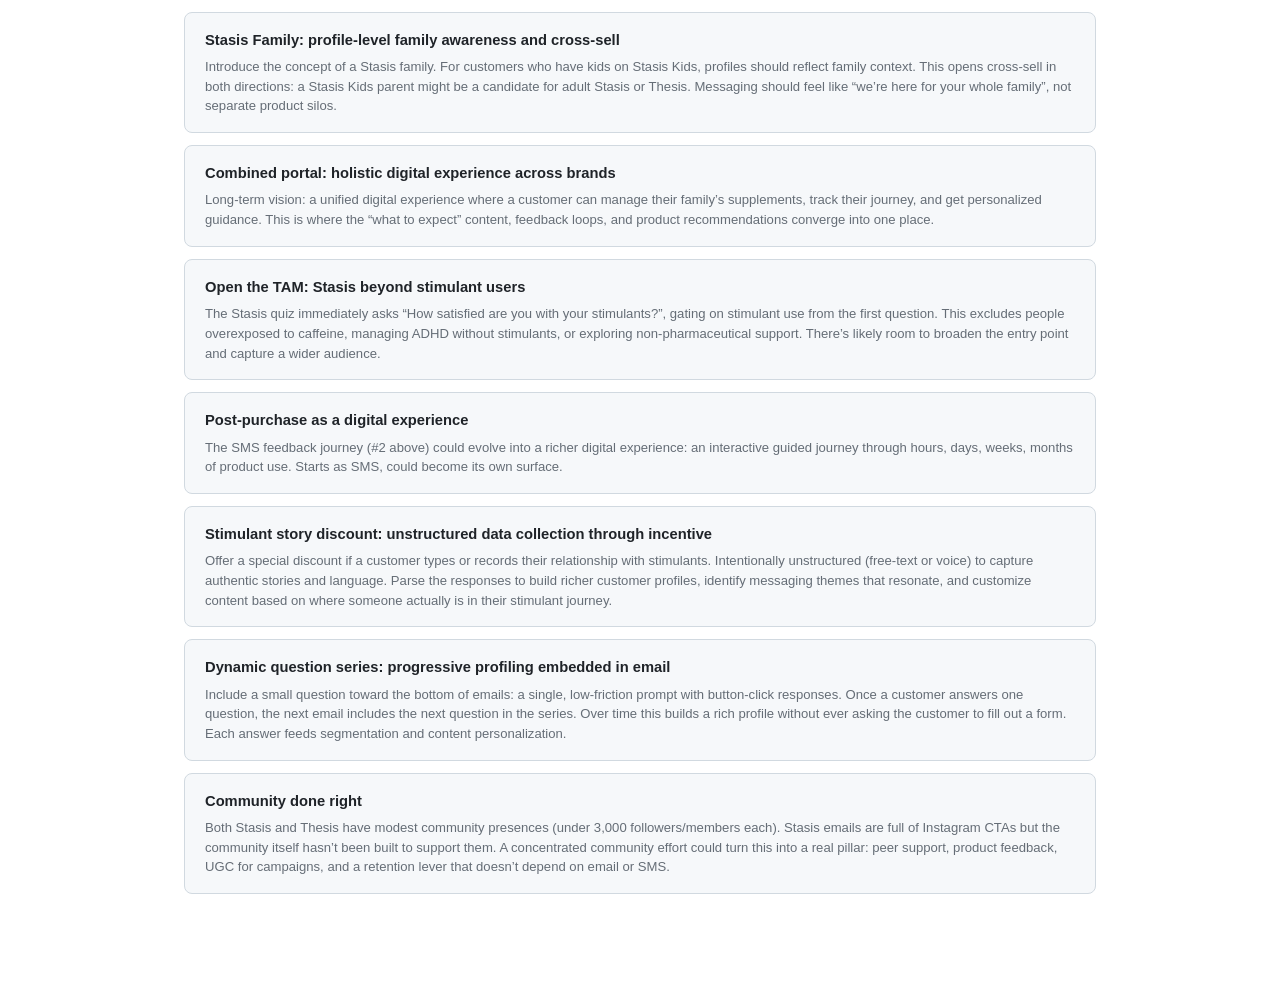
==== commit e4d8e2dc: "Add rec box to section 2, standardize all rec box labels Section 2: added explicit recommendation ch" ====
--- a/docs/audit.html
+++ b/docs/audit.html
@@ -1123,6 +1123,17 @@
       <p class="narrative">
         Shown on Stasis here, but the same structure works for Thesis. Mindshift already proves education content gets clicks (6.8% vs. 1.3% on standard onboarding). Layer in SMS and extend the runway.
       </p>
+
+      <div class="rec-box">
+        <h4>Recommendation</h4>
+        <ul class="rec-items">
+          <li class="rec-item"><input type="checkbox"><span><strong>Extend the flow to 90+ days:</strong> match the product&rsquo;s benefit timeline instead of ending at day 20</span></li>
+          <li class="rec-item"><input type="checkbox"><span><strong>Add SMS check-ins:</strong> day 3, week 1, week 4, month 2. Ask how they&rsquo;re feeling, route negative responses to support.</span></li>
+          <li class="rec-item"><input type="checkbox"><span><strong>Break up the timeline content:</strong> each stage (Hours, Days, Weeks, Months) gets its own email at the right moment instead of one image dump</span></li>
+          <li class="rec-item"><input type="checkbox"><span><strong>Add feedback capture:</strong> week 4 check-in triggers review request if positive, support conversation if negative</span></li>
+          <li class="rec-item"><input type="checkbox"><span><strong>Apply to both brands:</strong> Stasis example shown above, same structure for Thesis with product-specific content</span></li>
+        </ul>
+      </div>
     </div>
 
     <!-- ======================== -->
@@ -1291,7 +1302,7 @@
       </p>
 
       <div class="rec-box">
-        <h4>Winback rebuild, force-ranked</h4>
+        <h4>Recommendation</h4>
         <ul class="rec-items">
           <li class="rec-item"><input type="checkbox"><span><strong>SMS feedback at 30 days post-cancel:</strong> ask a question, not for a purchase. &ldquo;Got questions or feedback? Reply to this message.&rdquo;</span></li>
           <li class="rec-item"><input type="checkbox"><span><strong>Interactive self-sort in email:</strong> let them tell you &ldquo;felt the benefit&rdquo; vs. &ldquo;didn&rsquo;t notice a difference.&rdquo; Branch on the response: warm candidates get a re-engagement path, cold candidates stop getting winback.</span></li>
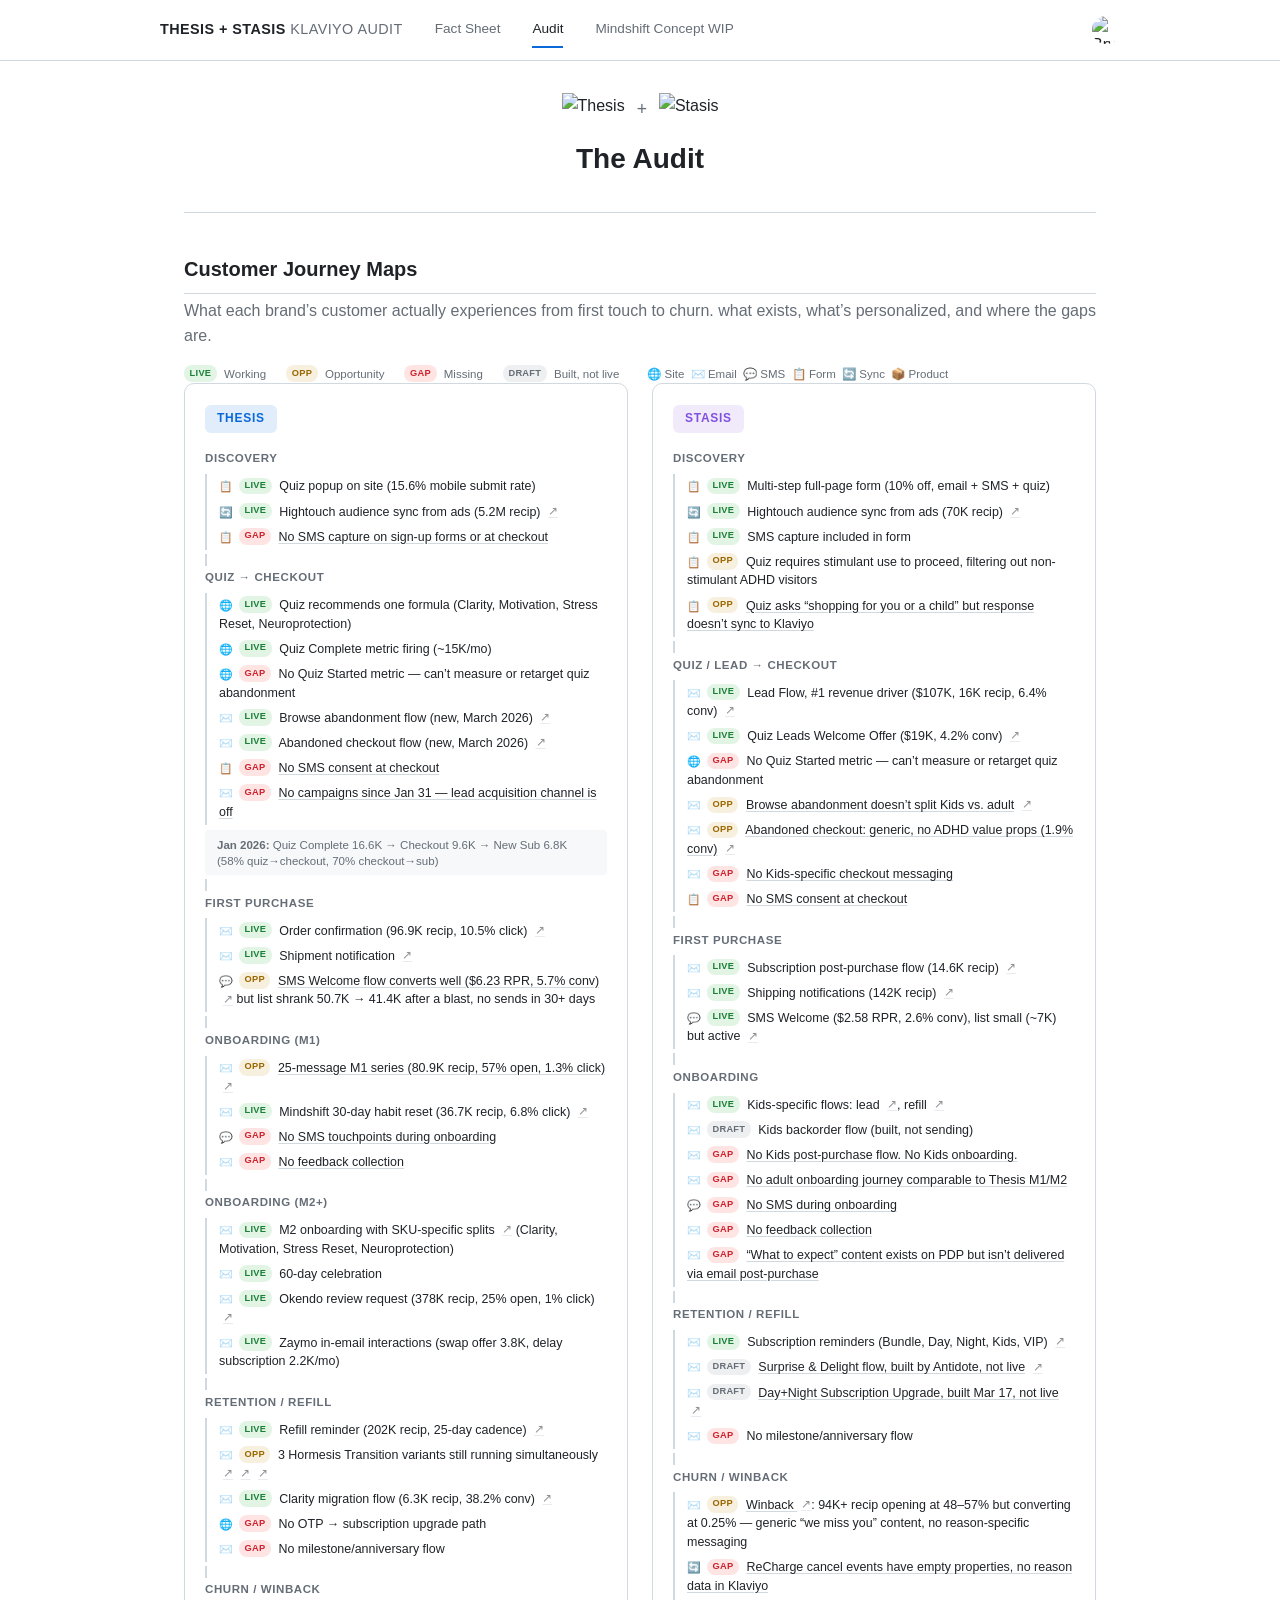
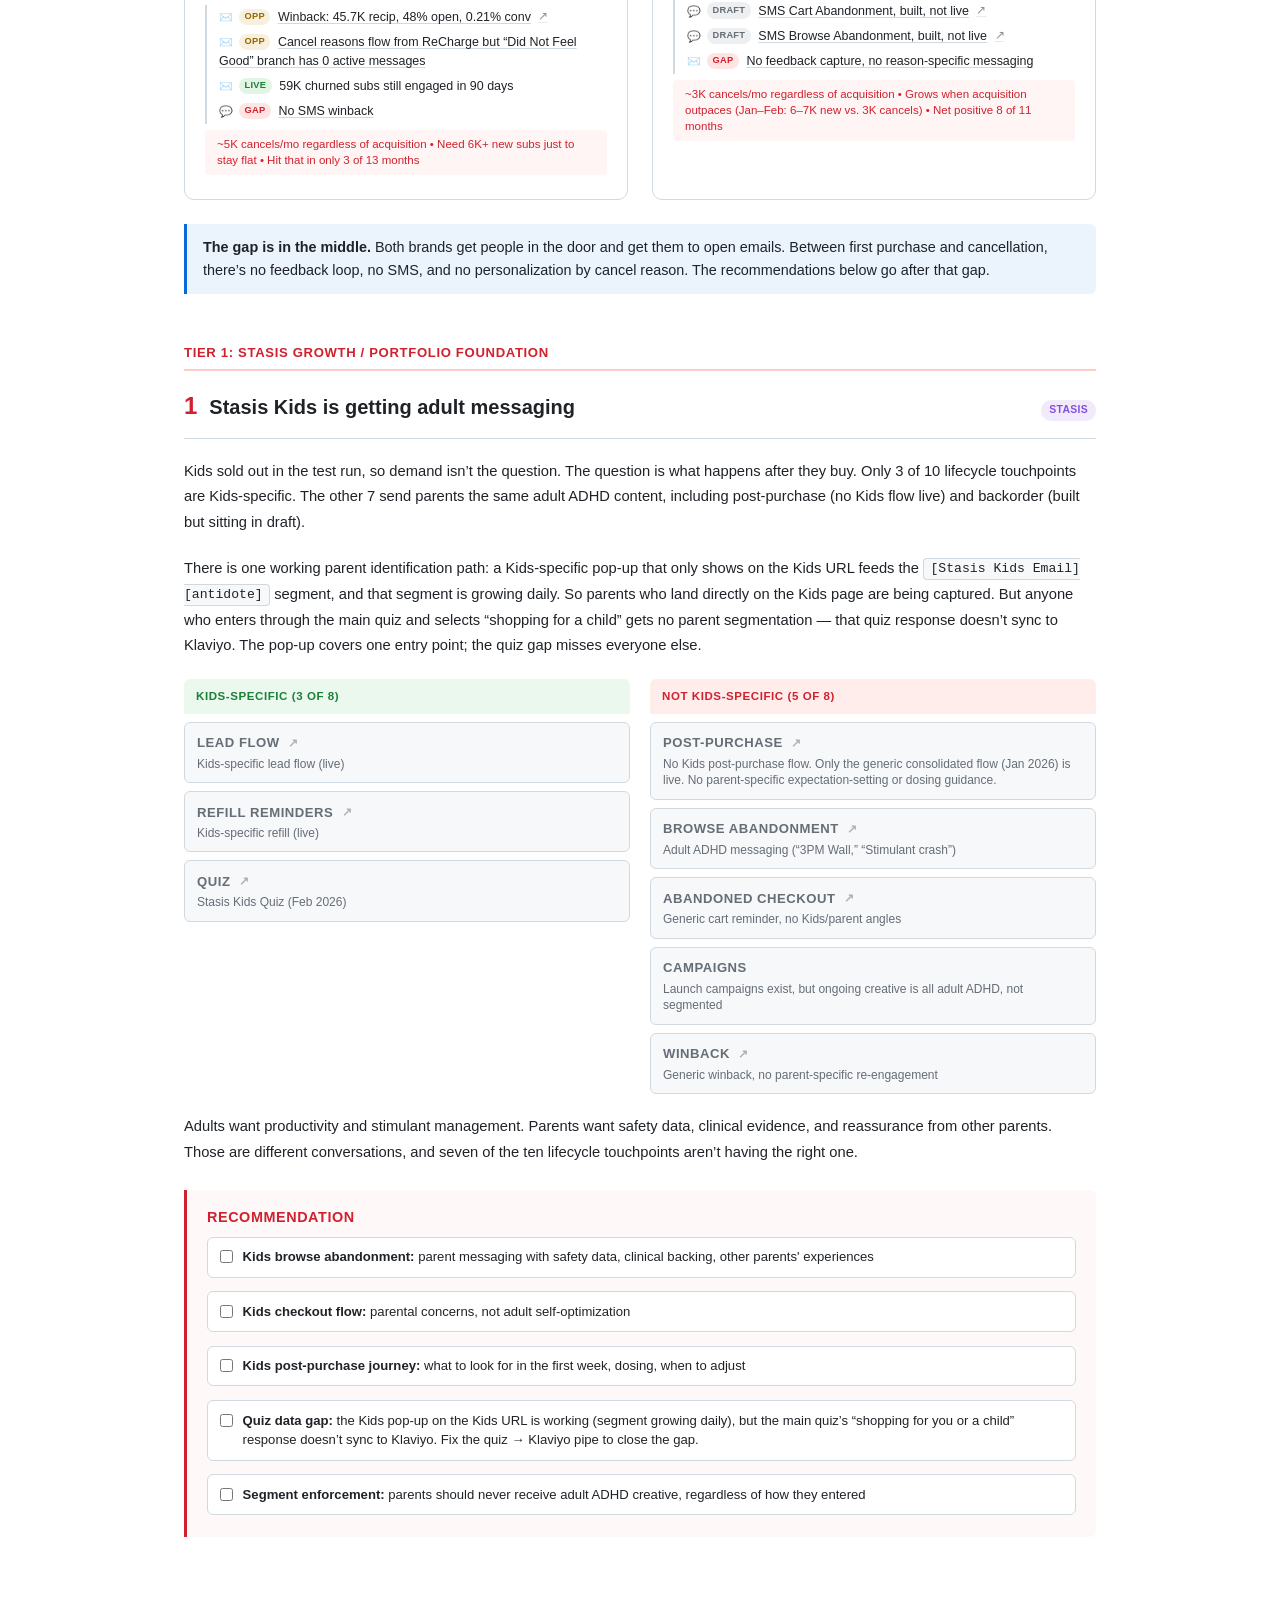
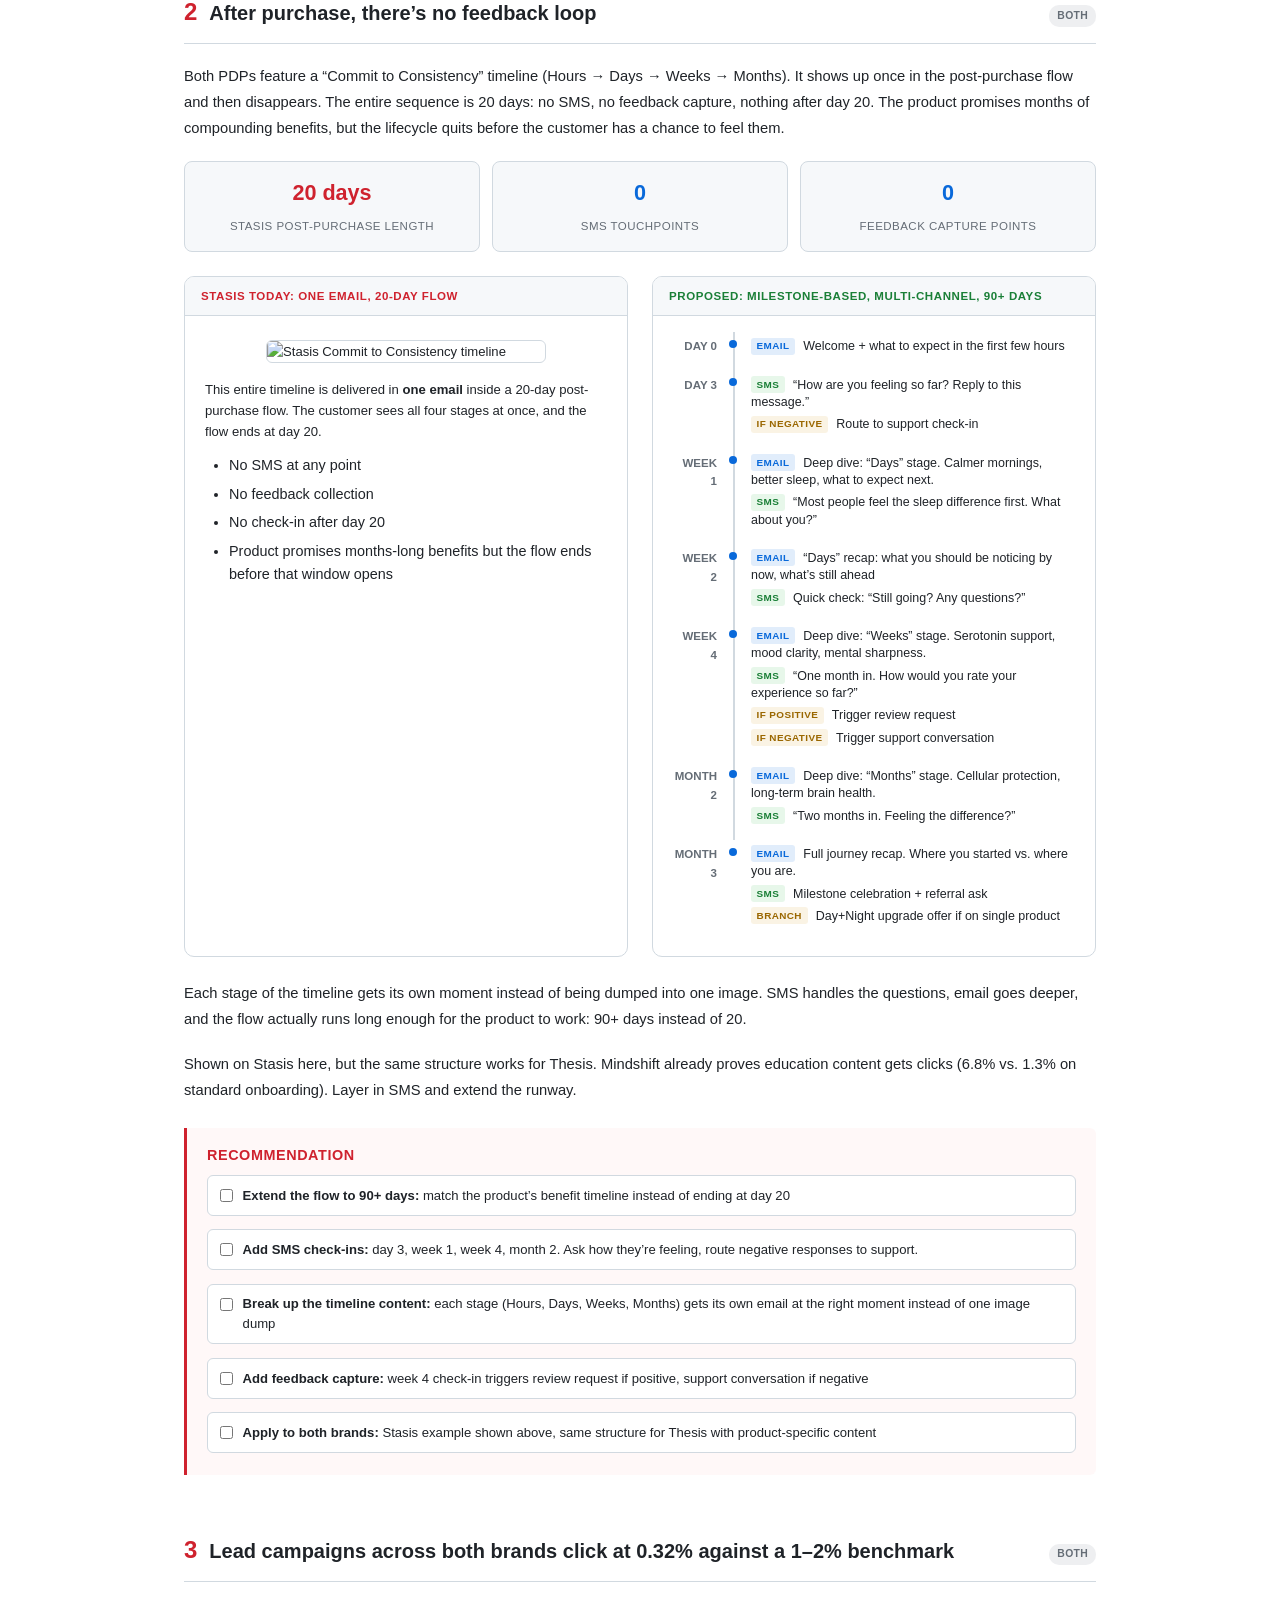
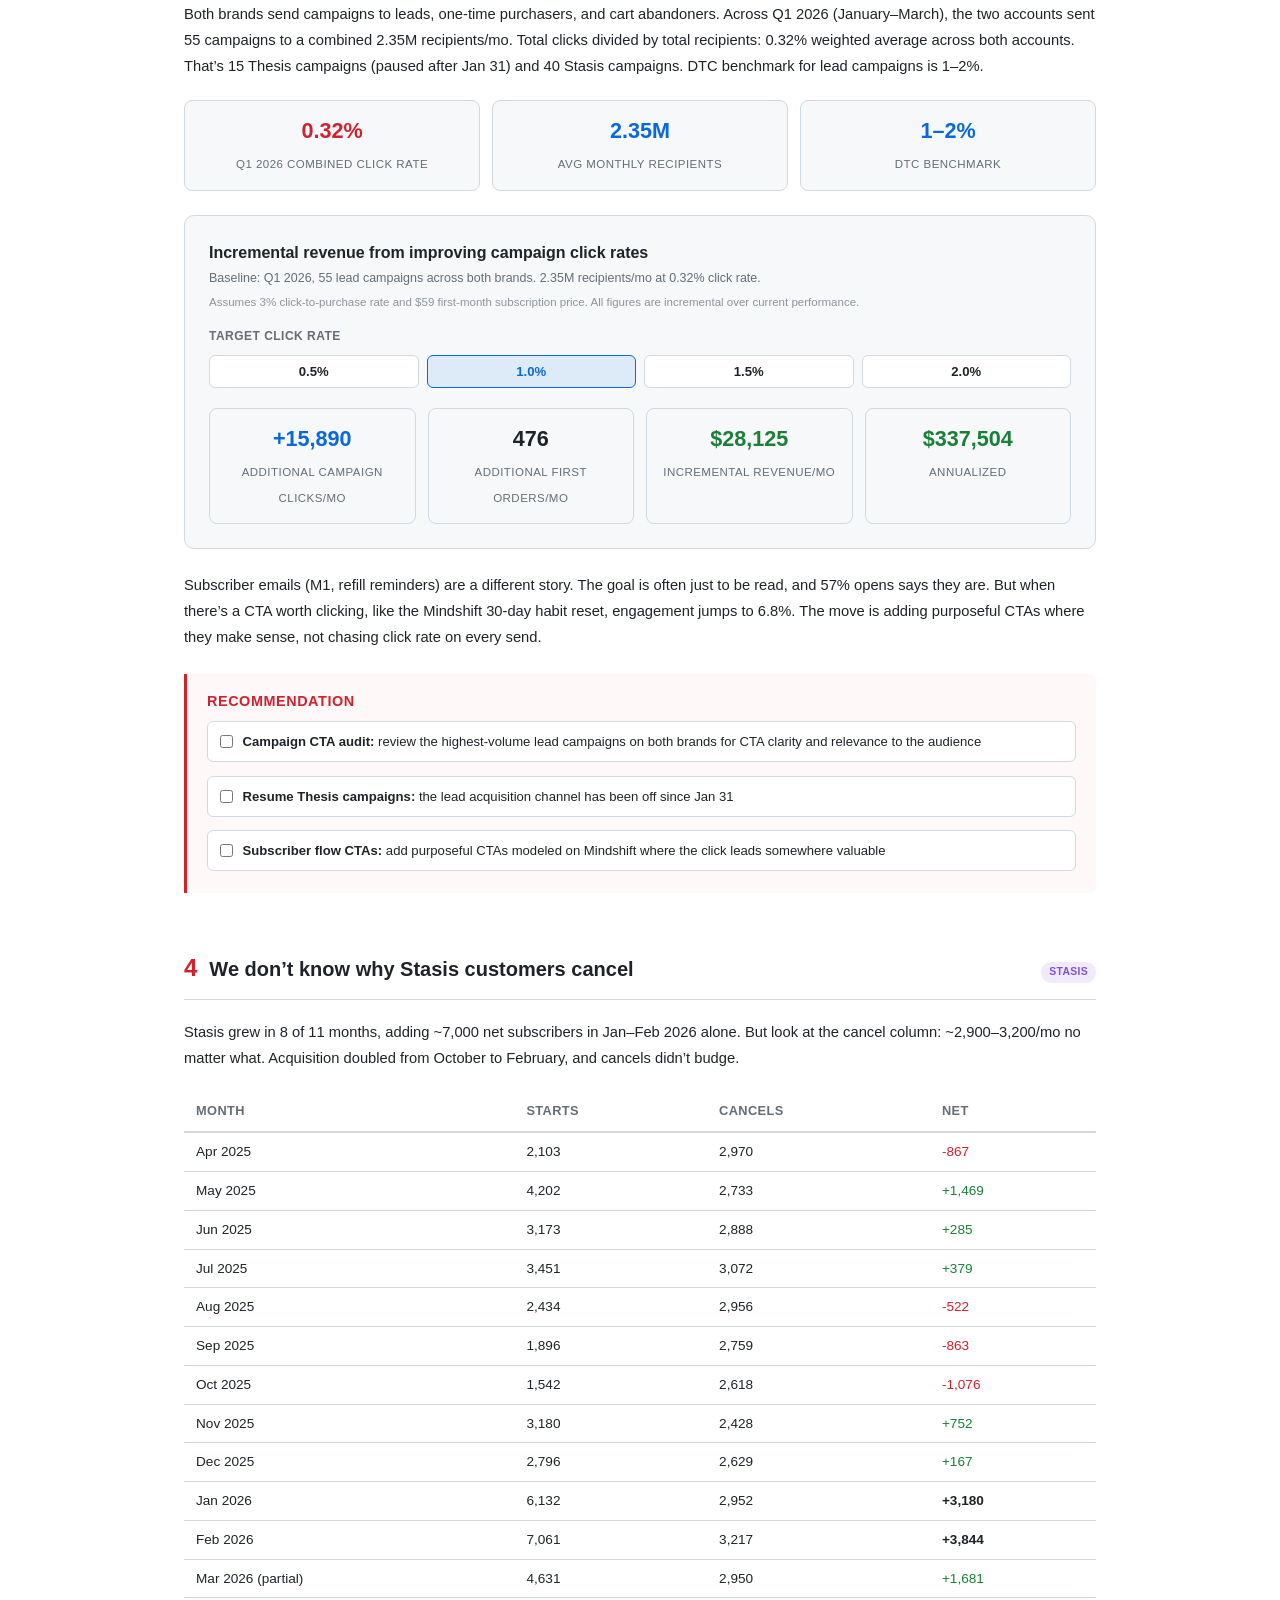
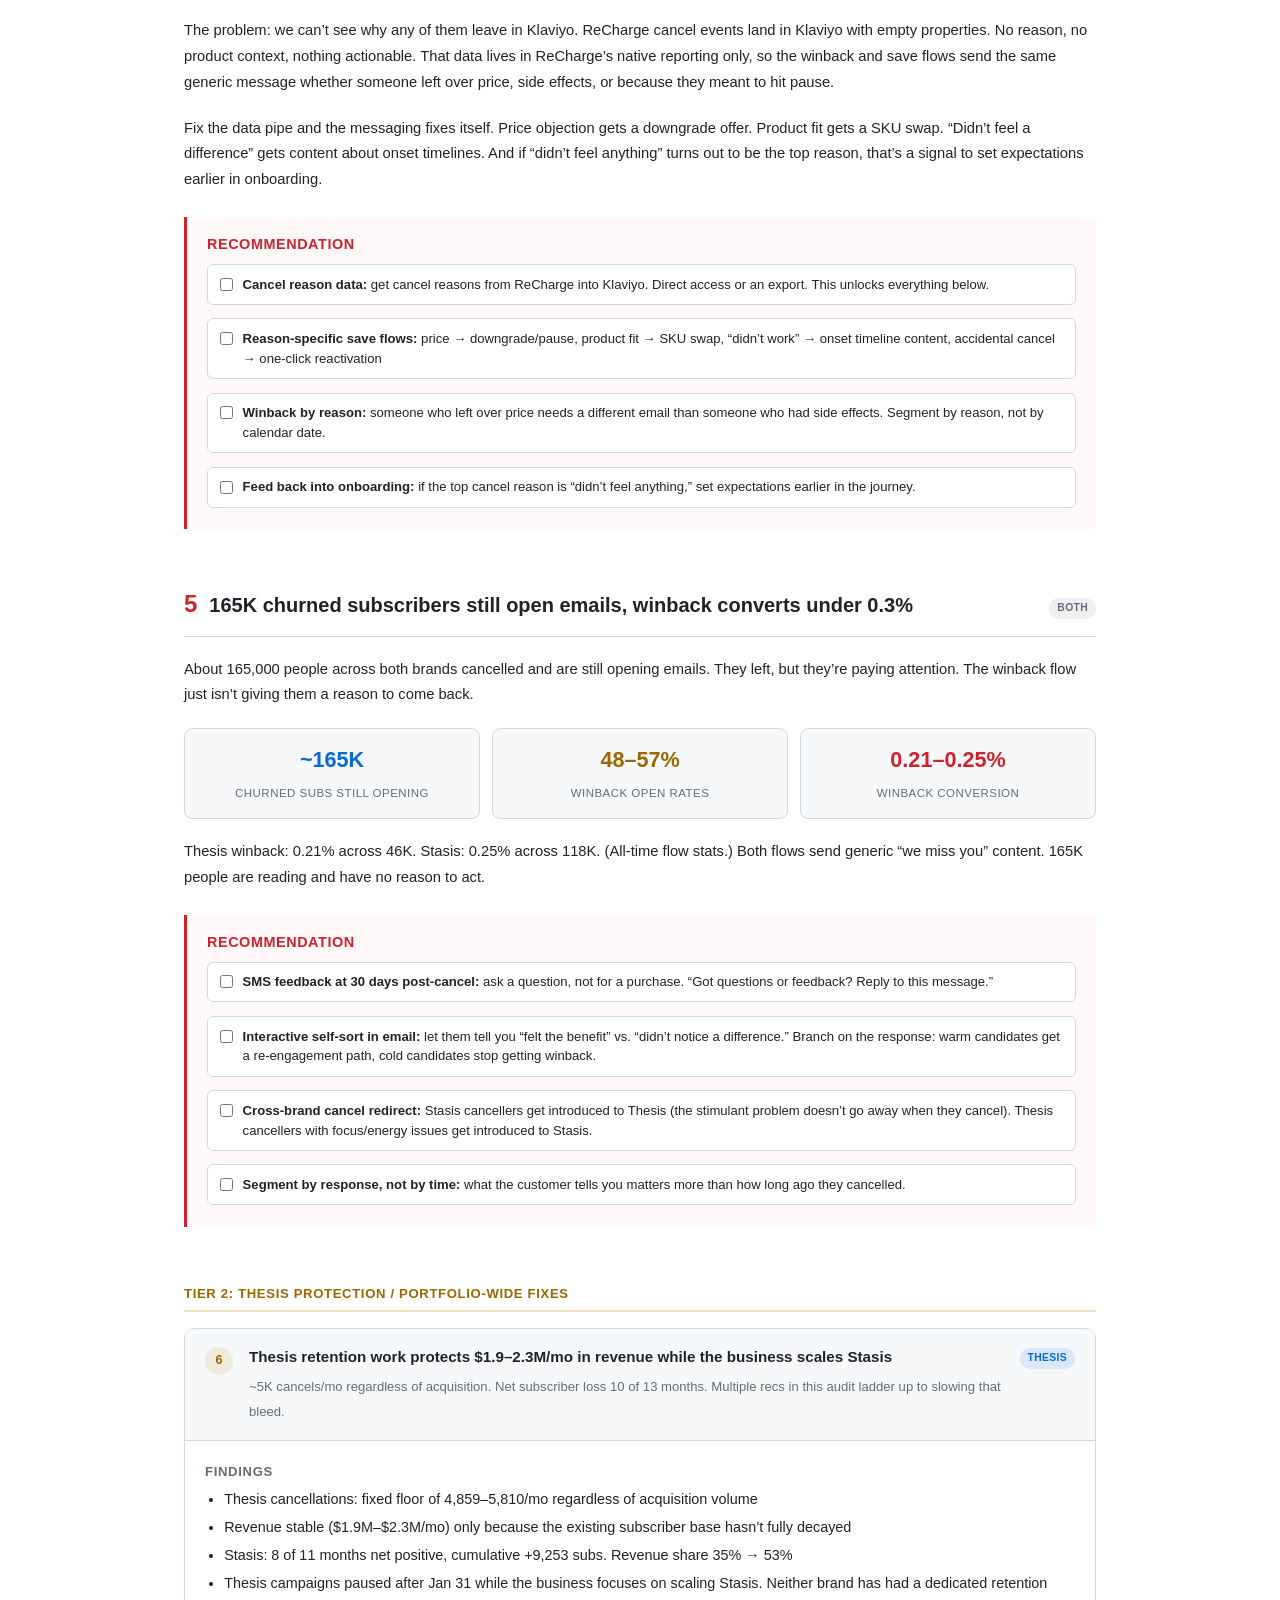
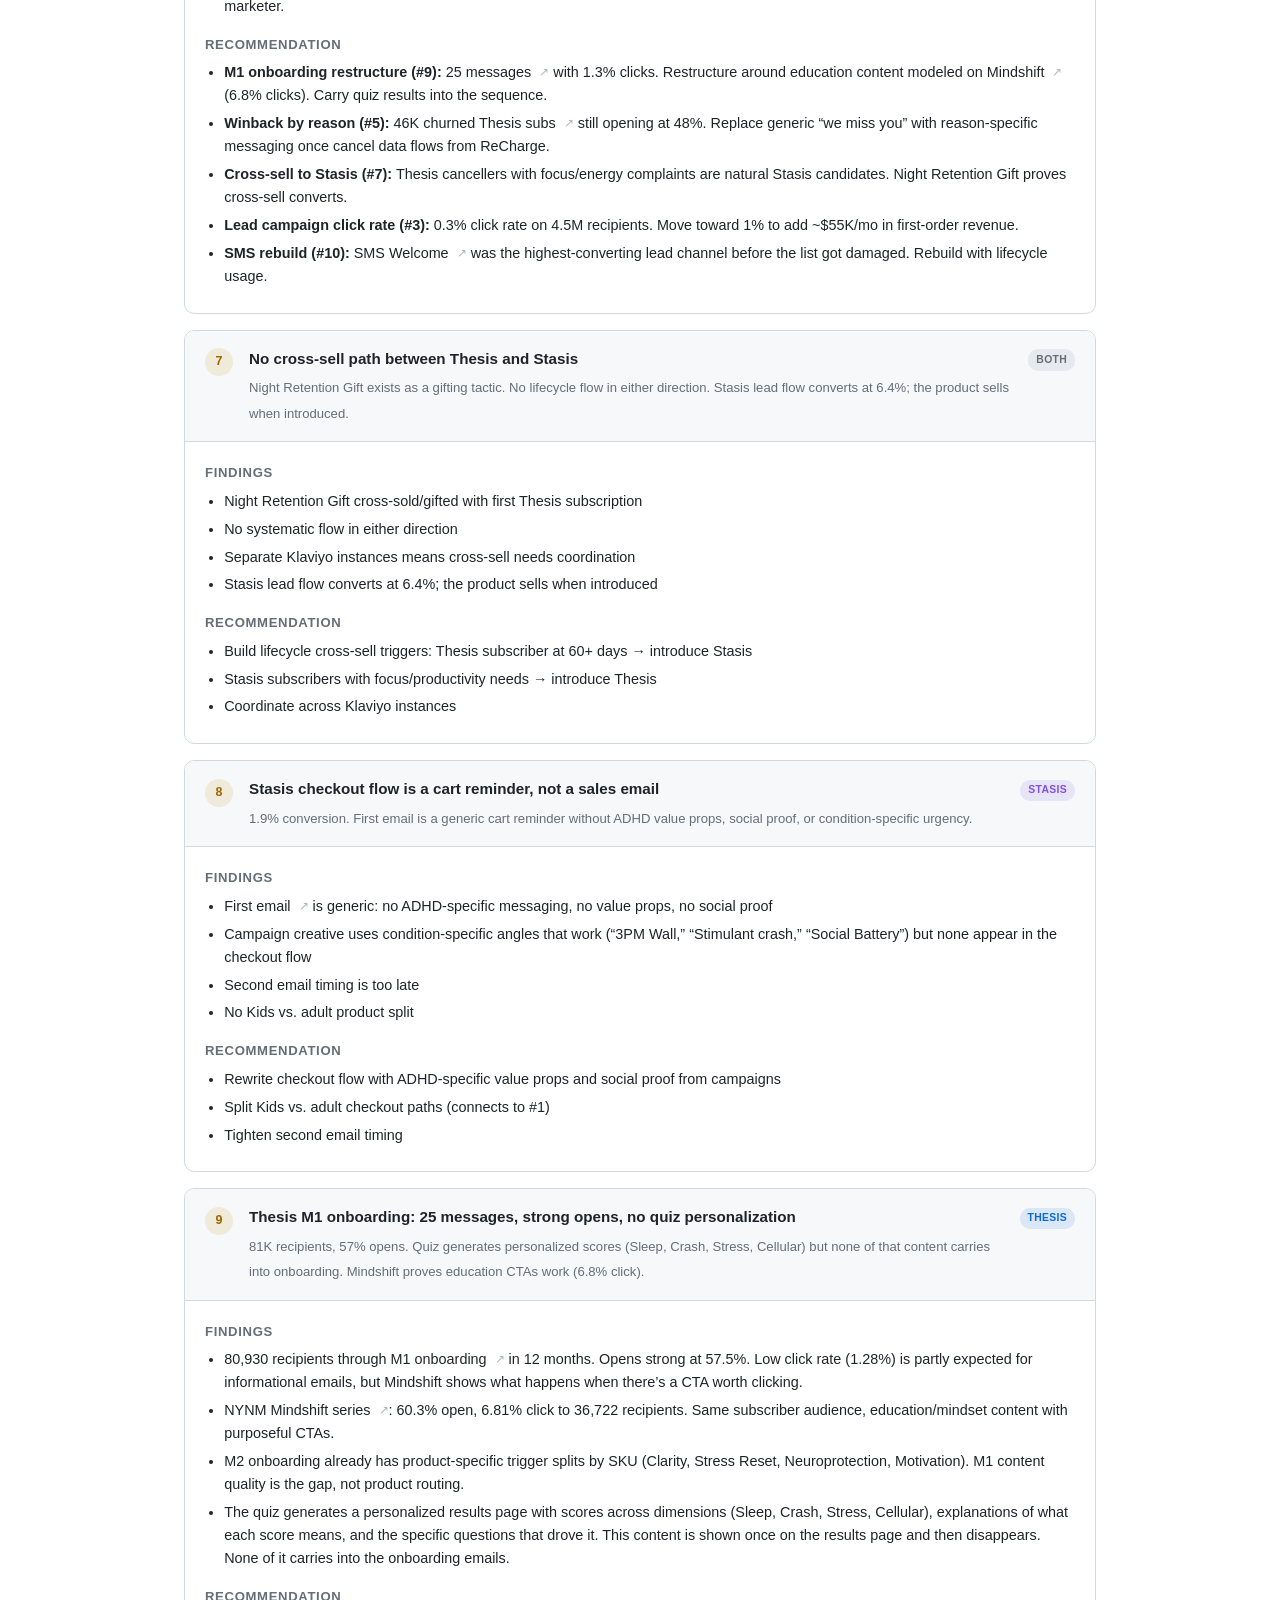
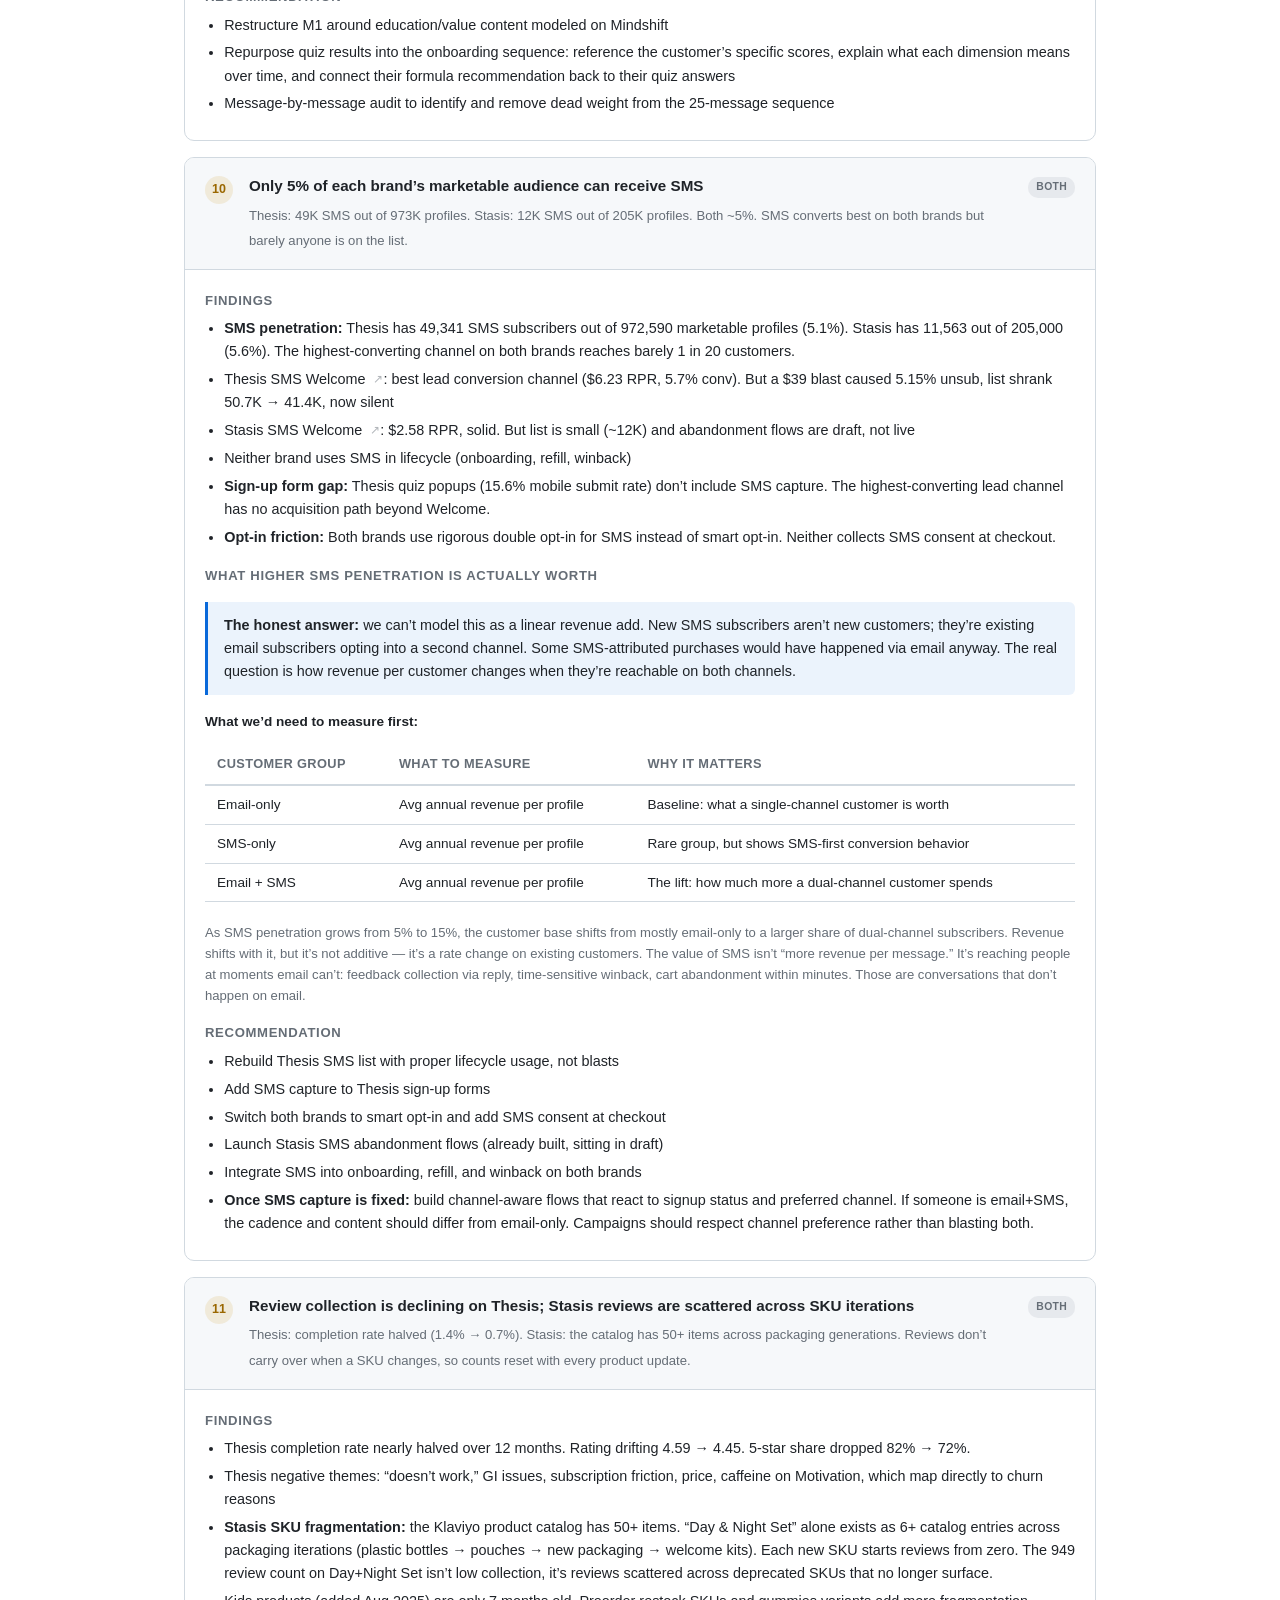
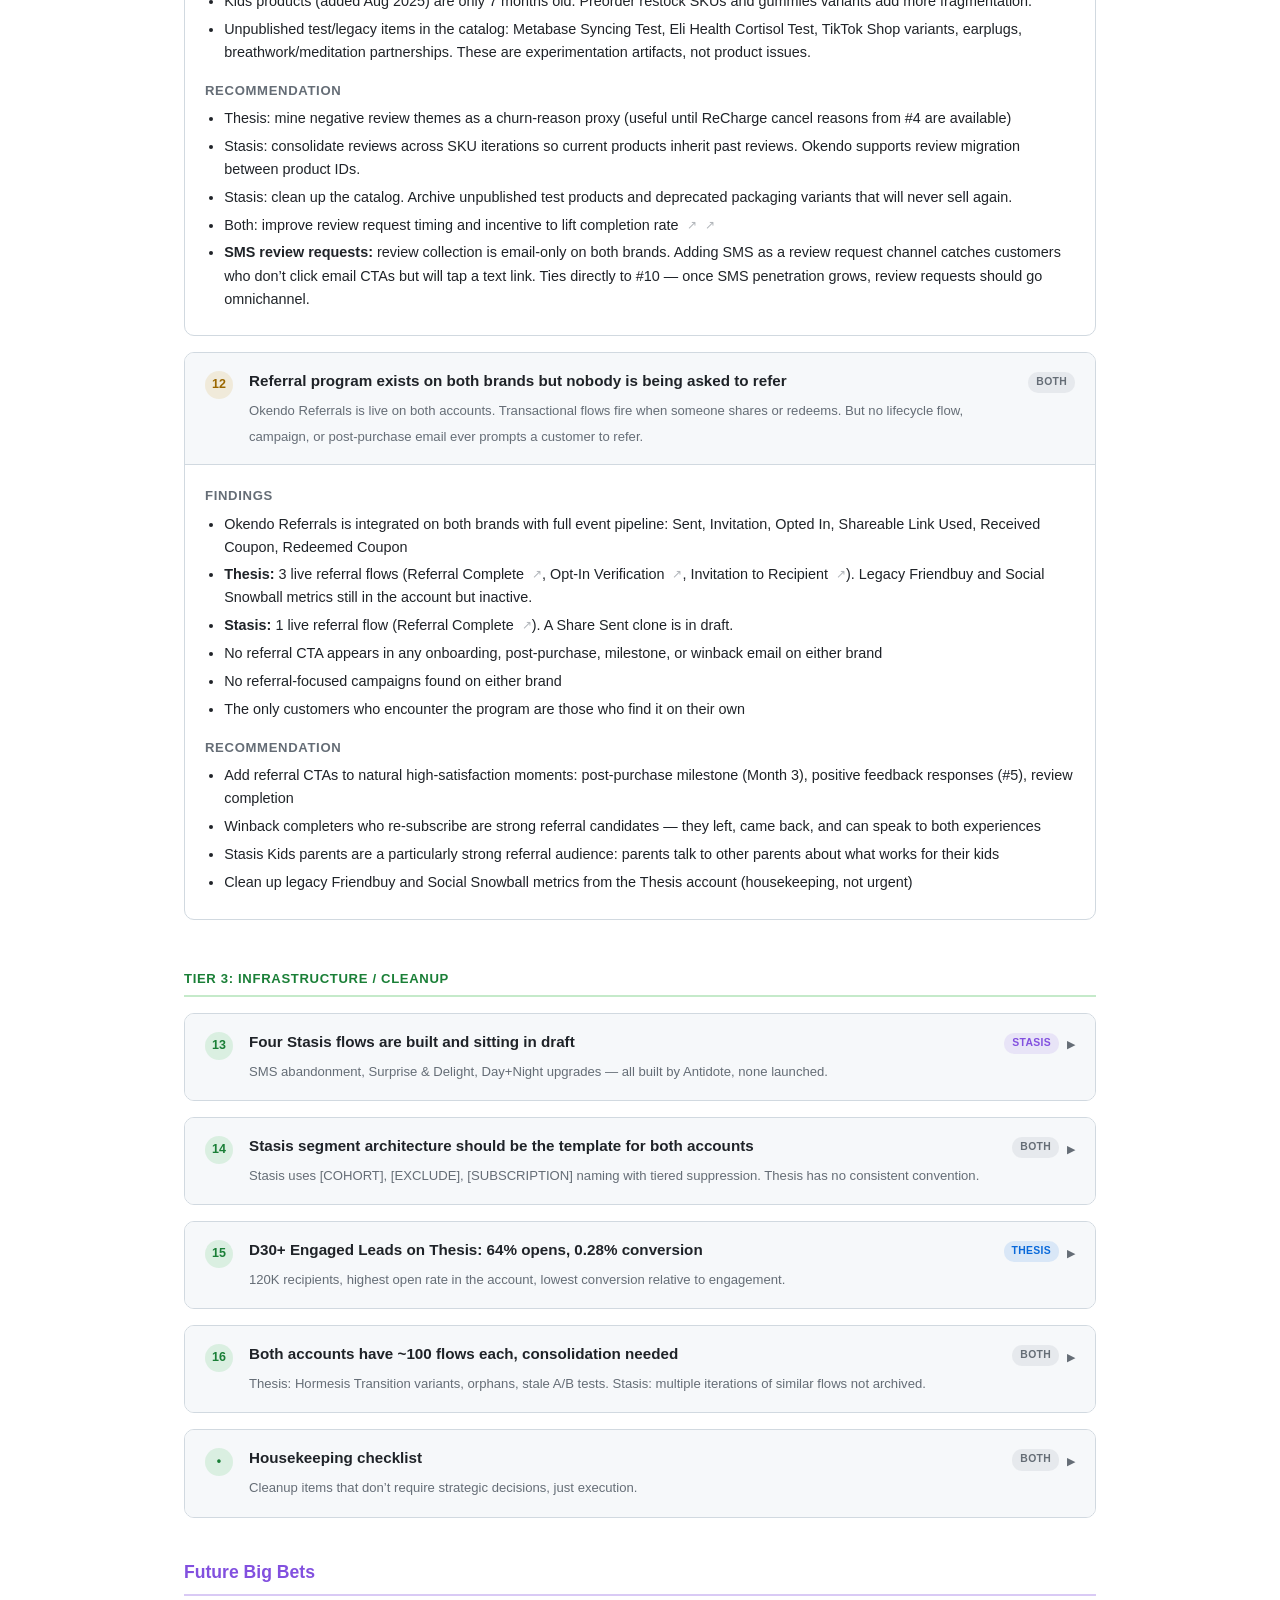
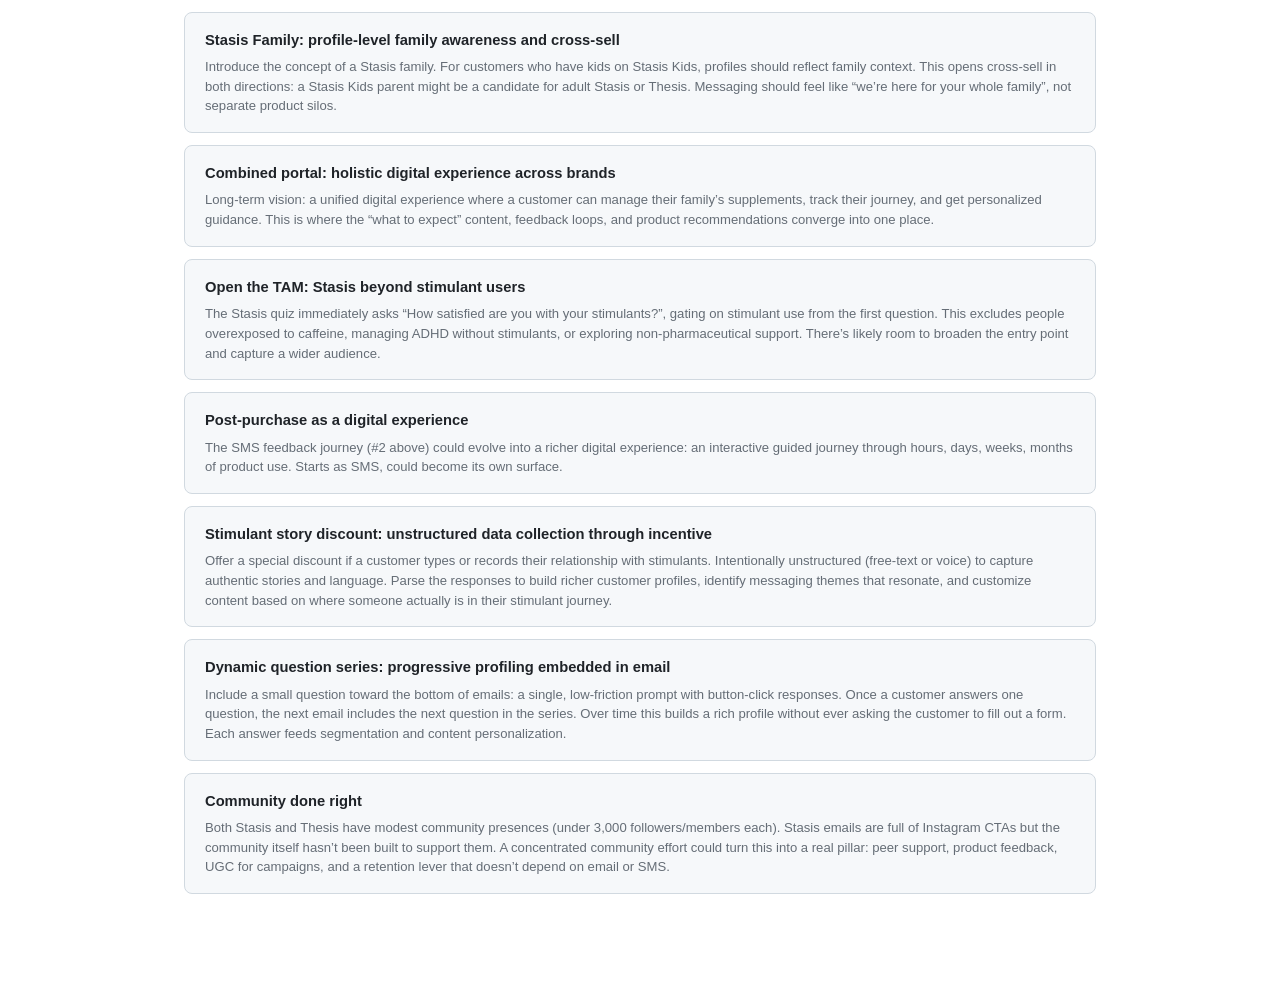
==== commit 652600de: "Add headshot to nav bar on all pages Circular avatar (28px) on the right side of the nav, pushed rig" ====
--- a/docs/audit.html
+++ b/docs/audit.html
@@ -697,6 +697,7 @@
       <a href="factsheet.html">Fact Sheet</a>
       <a href="audit.html" class="active">Audit</a>
       <a href="mindshift.html">Mindshift Concept WIP</a>
+      <img src="headshot.png" alt="Bryce Radick" style="width:28px; height:28px; border-radius:50%; object-fit:cover; margin-left:auto;">
     </div>
   </nav>
 
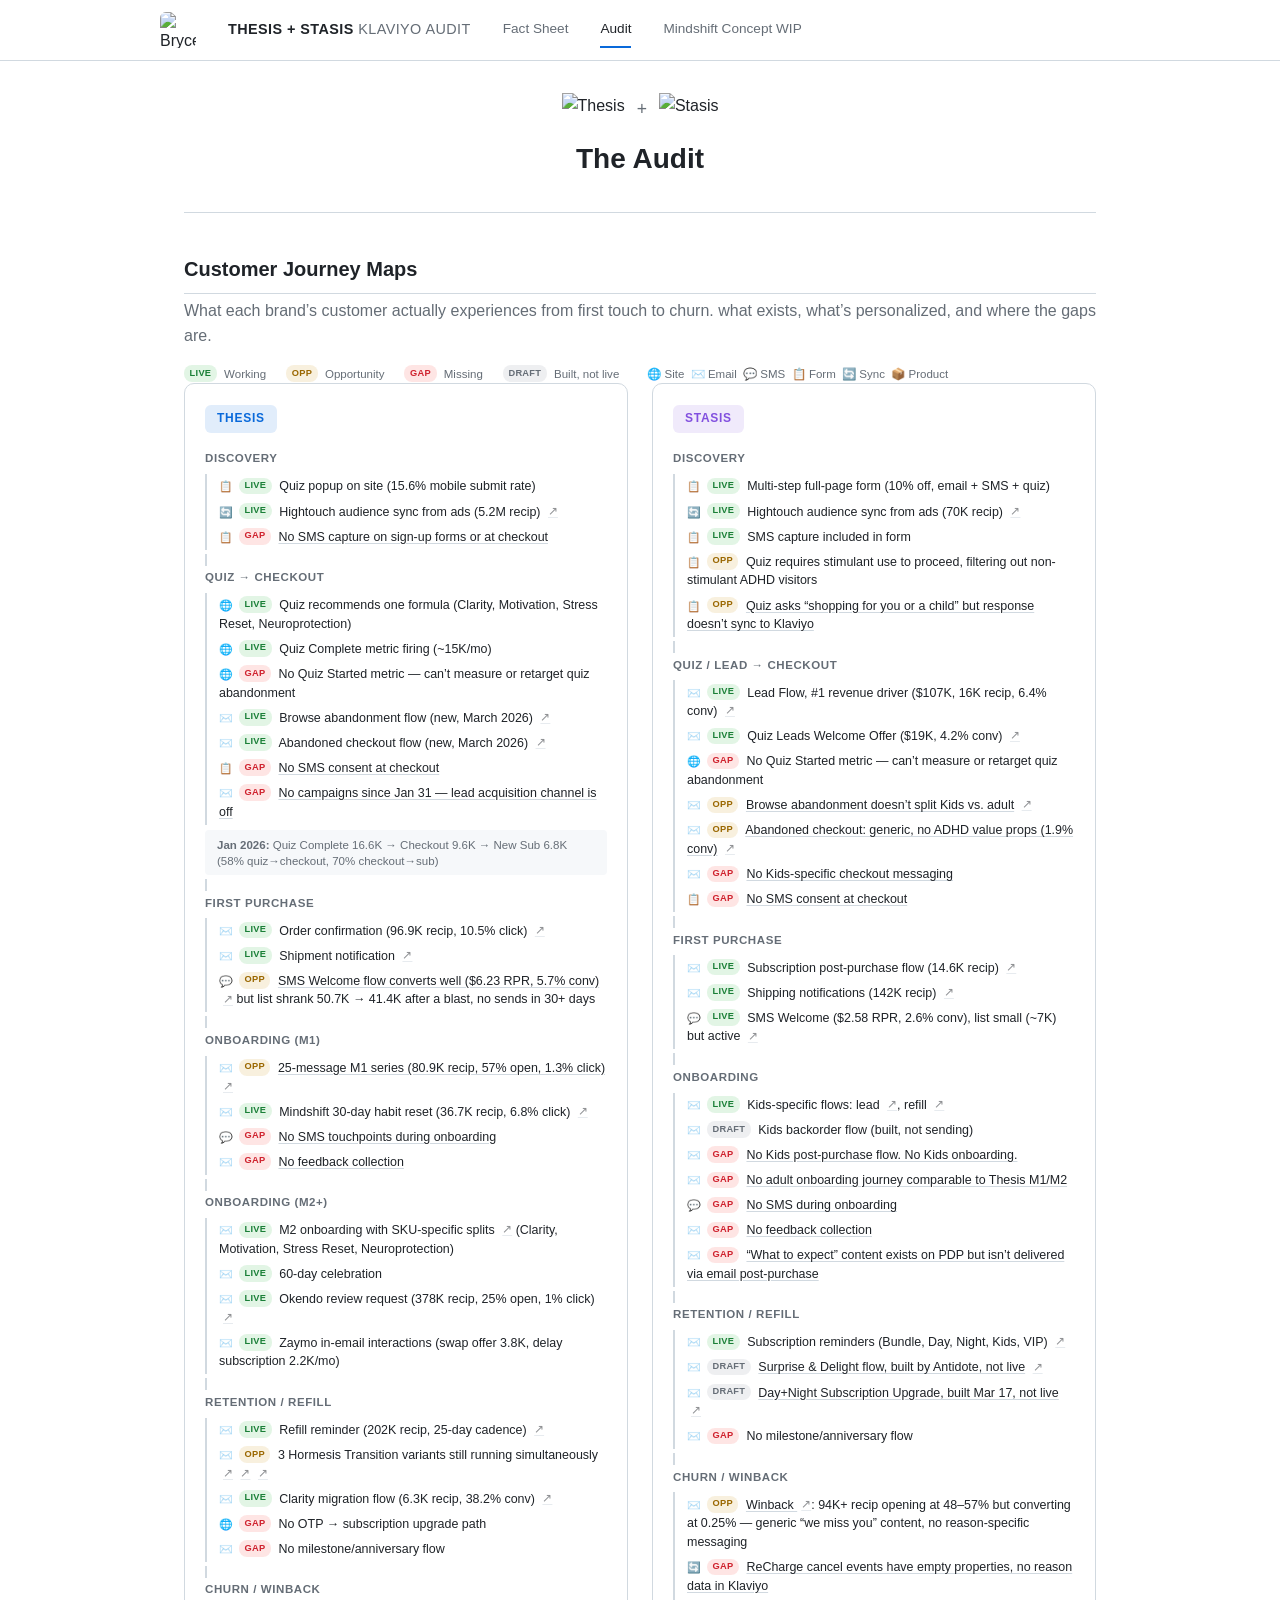
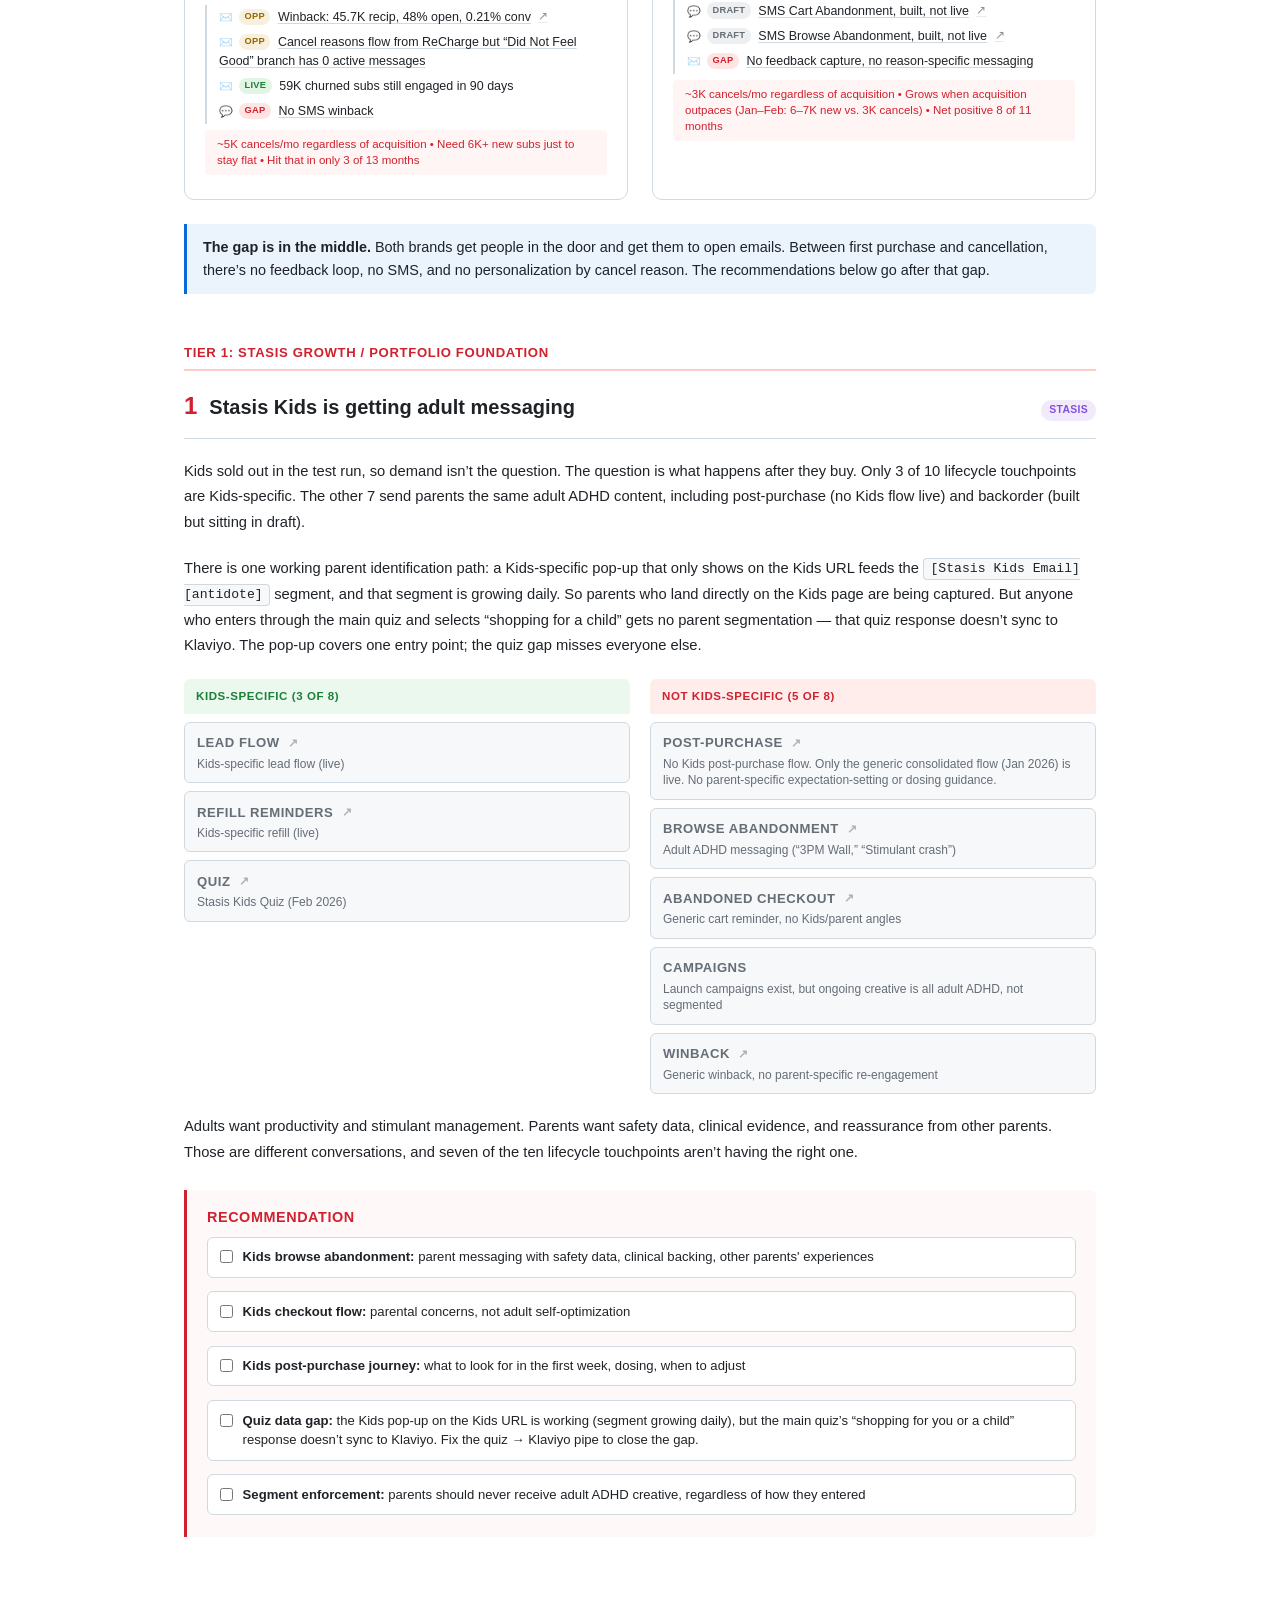
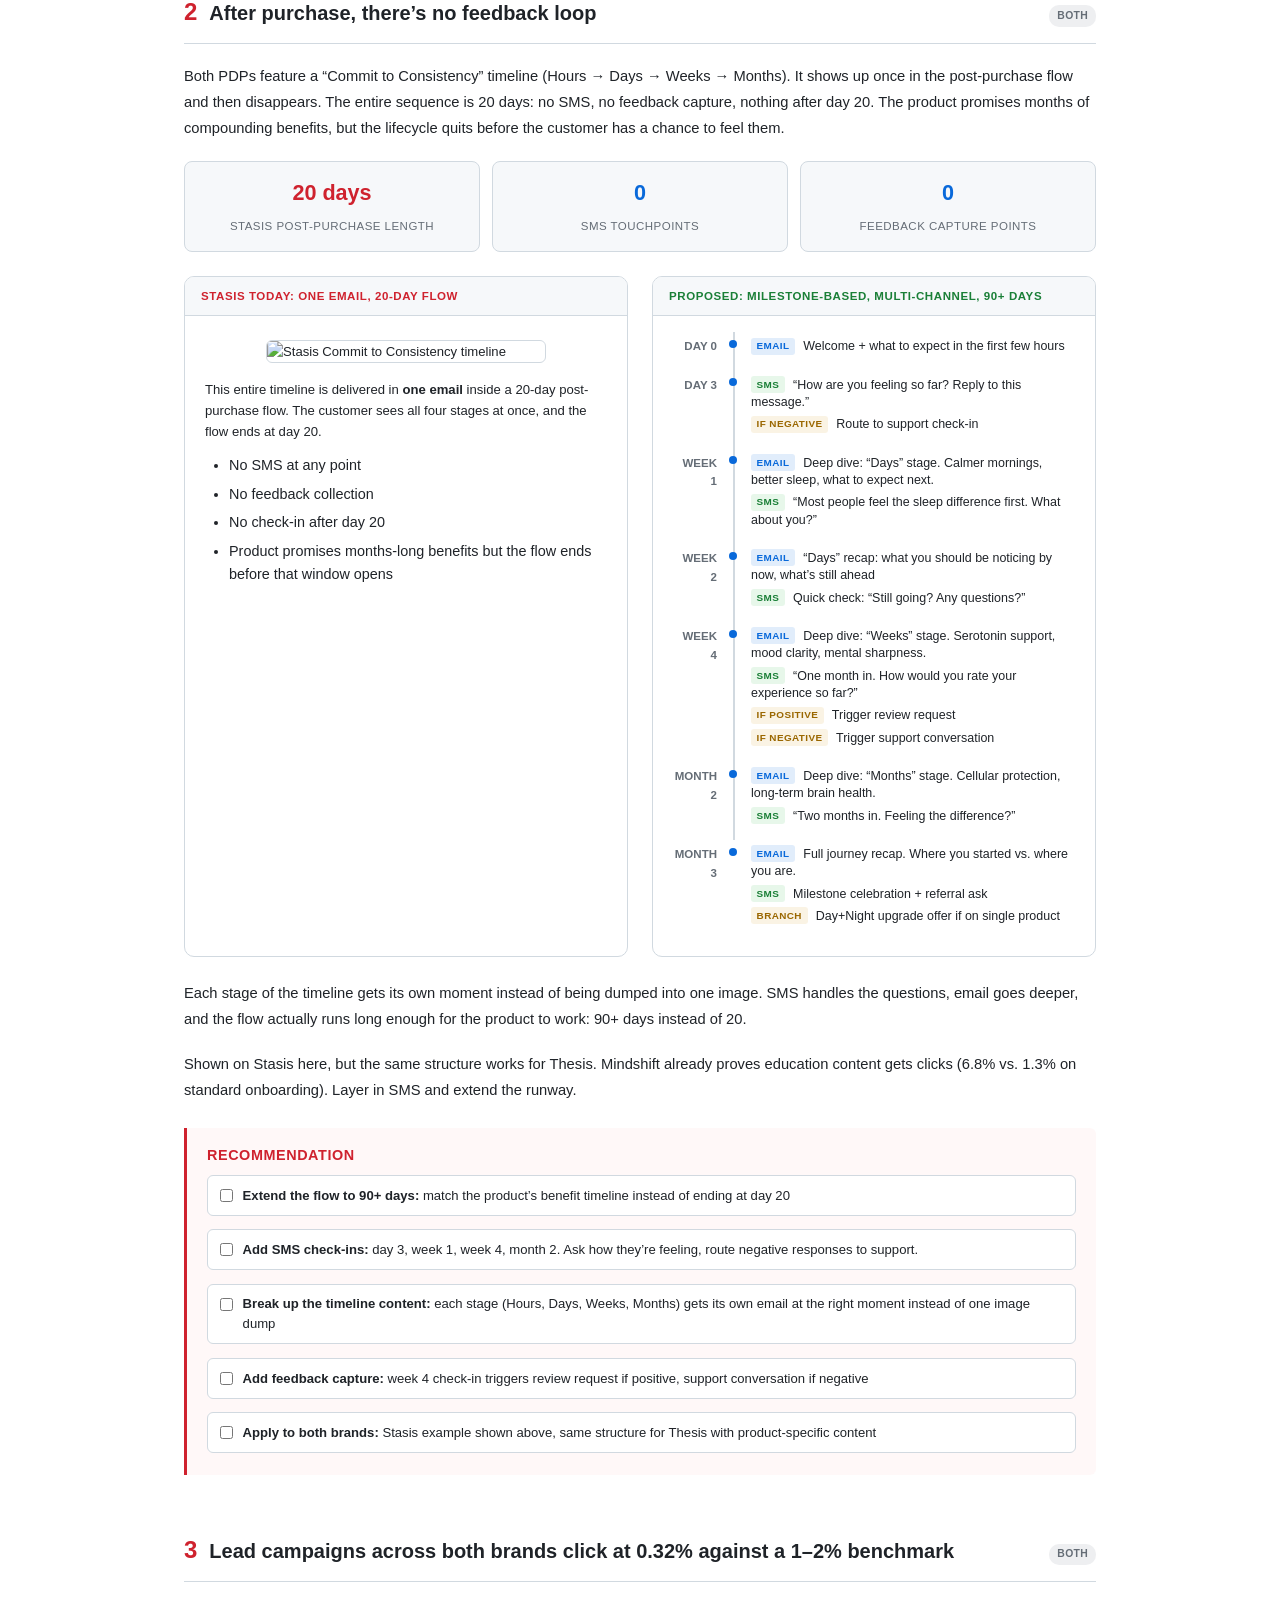
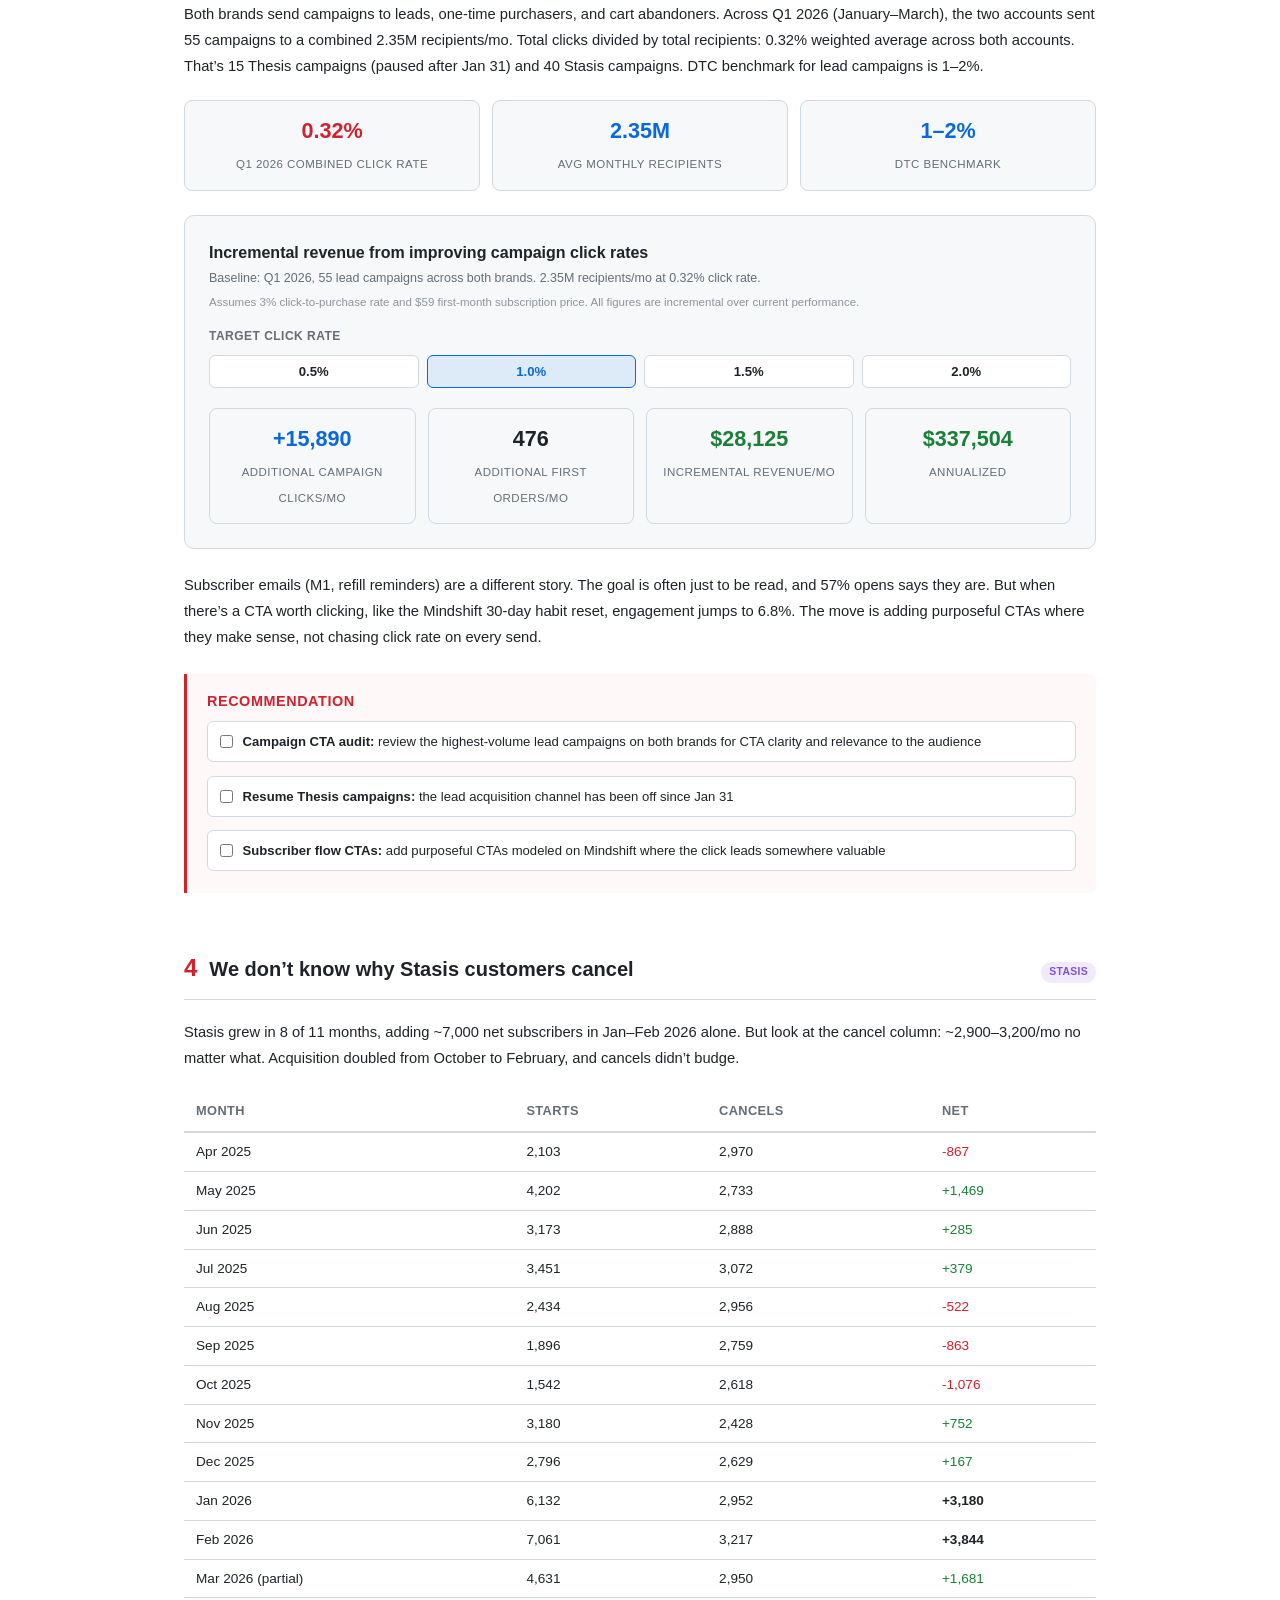
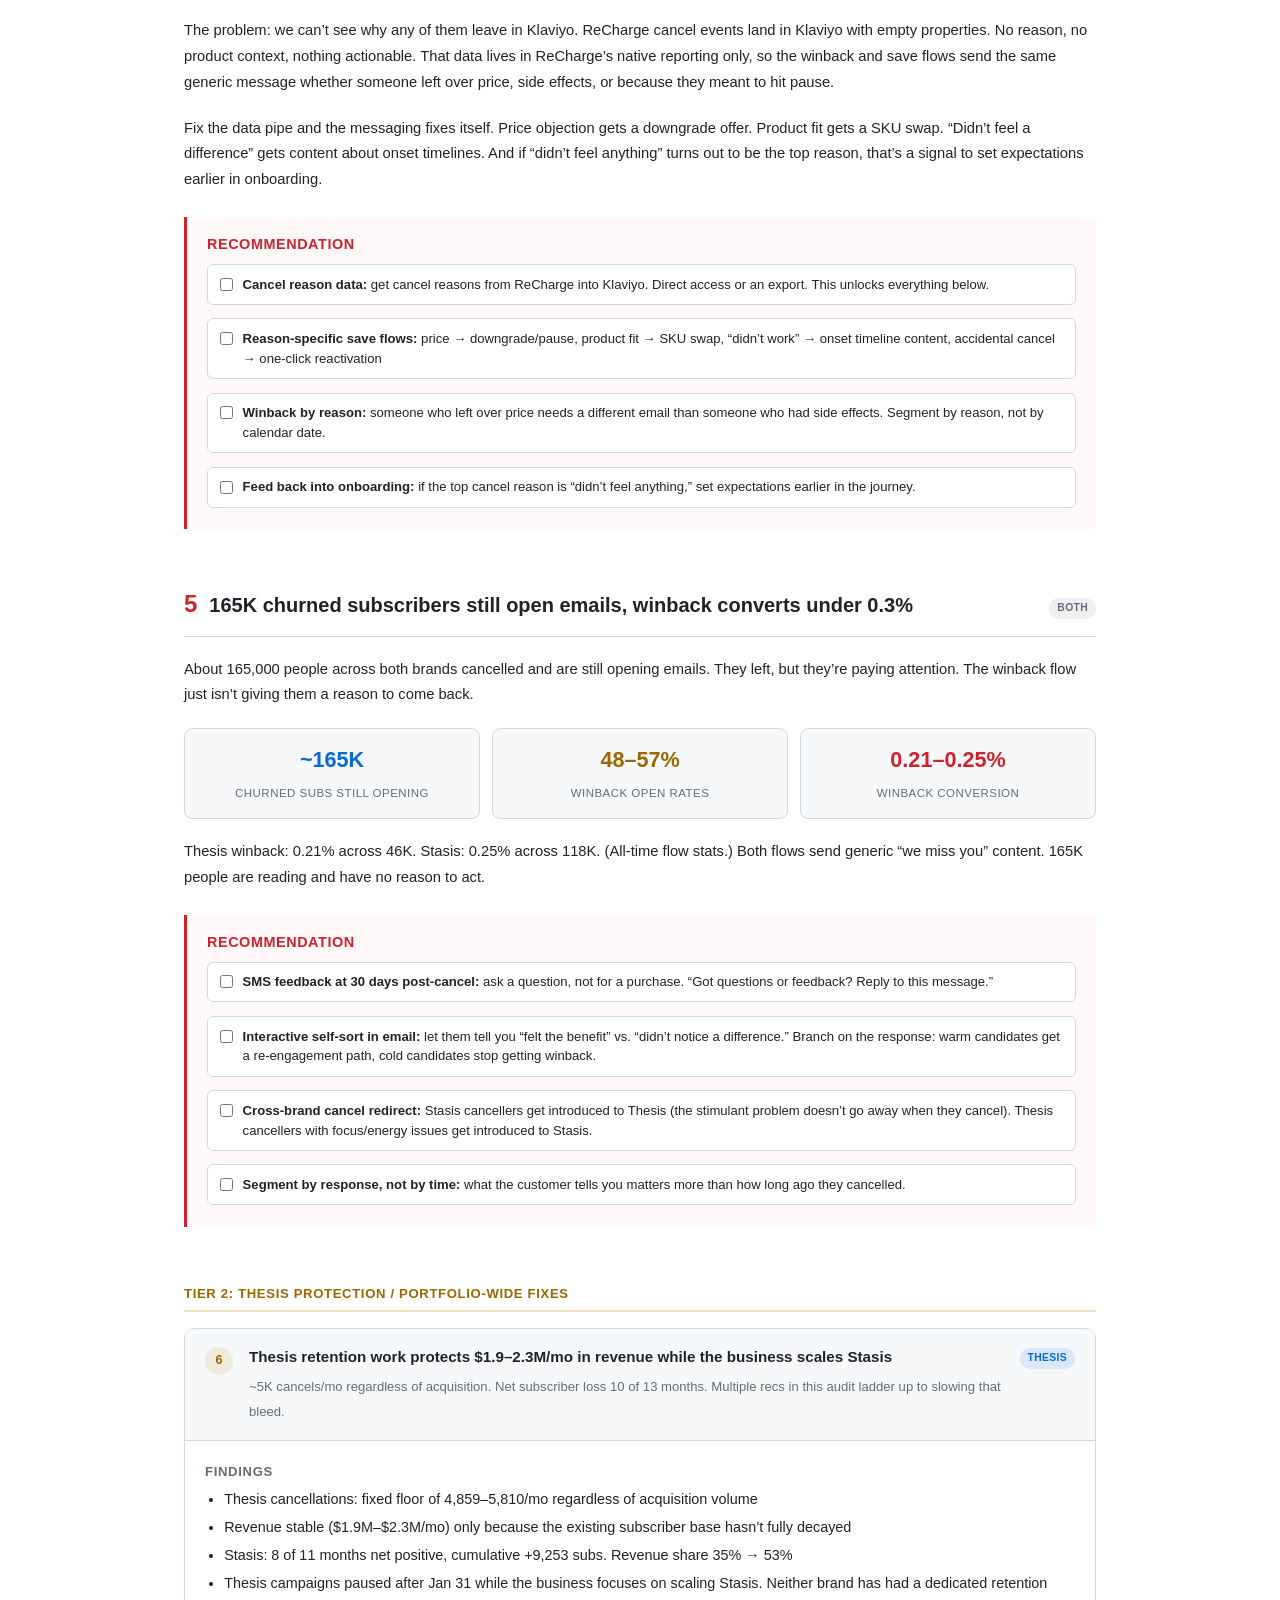
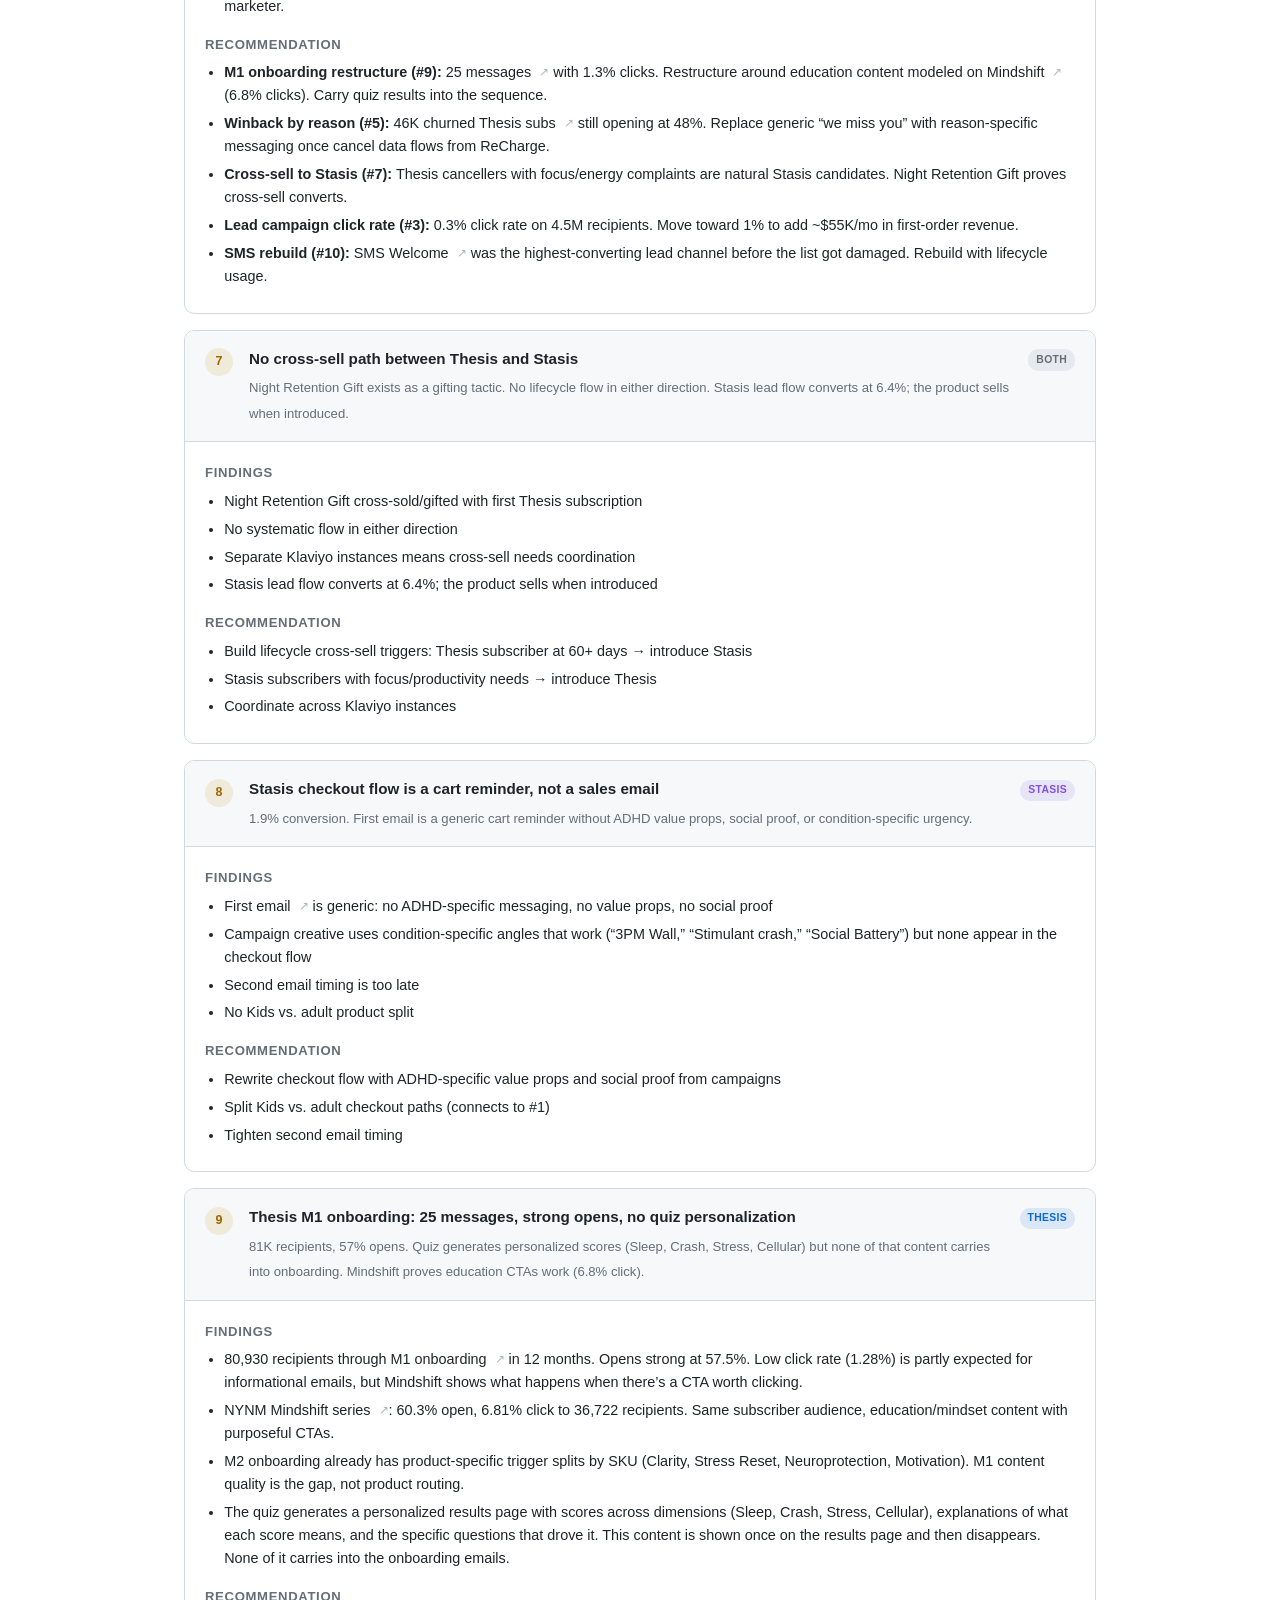
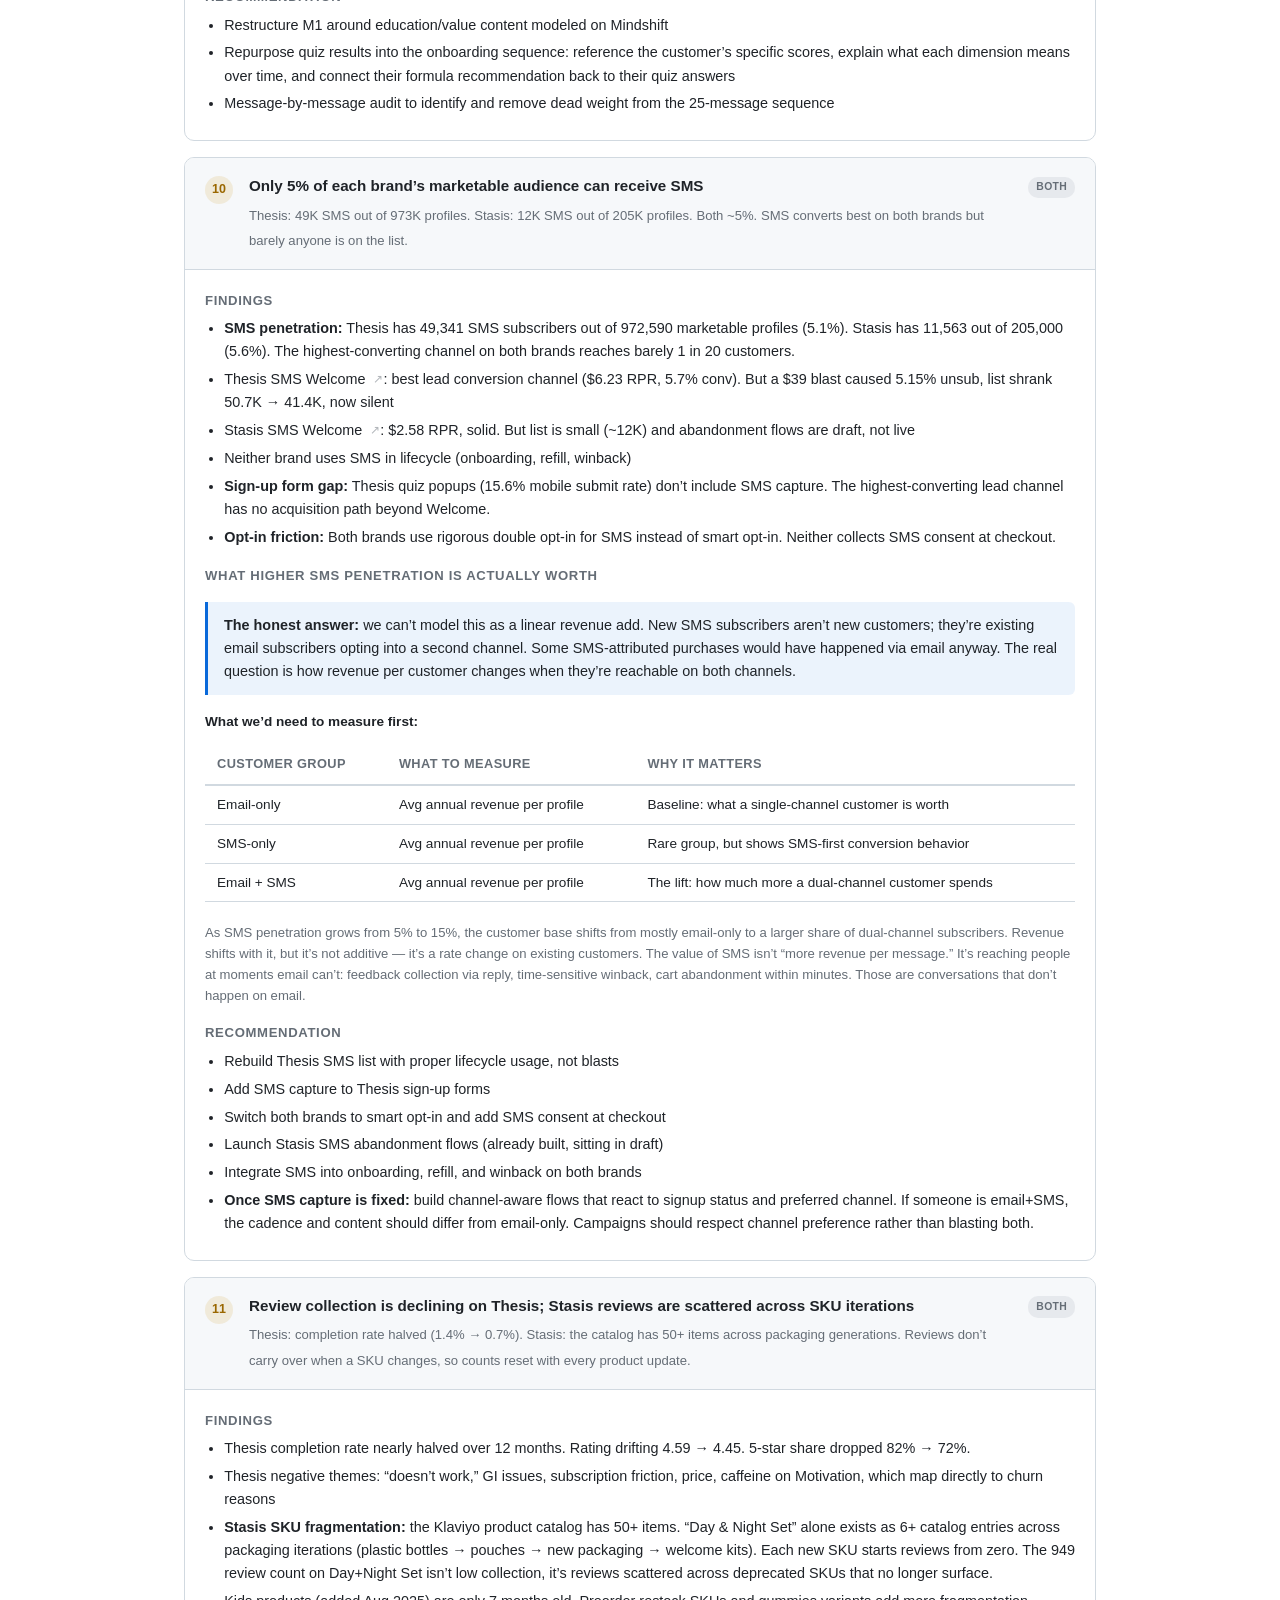
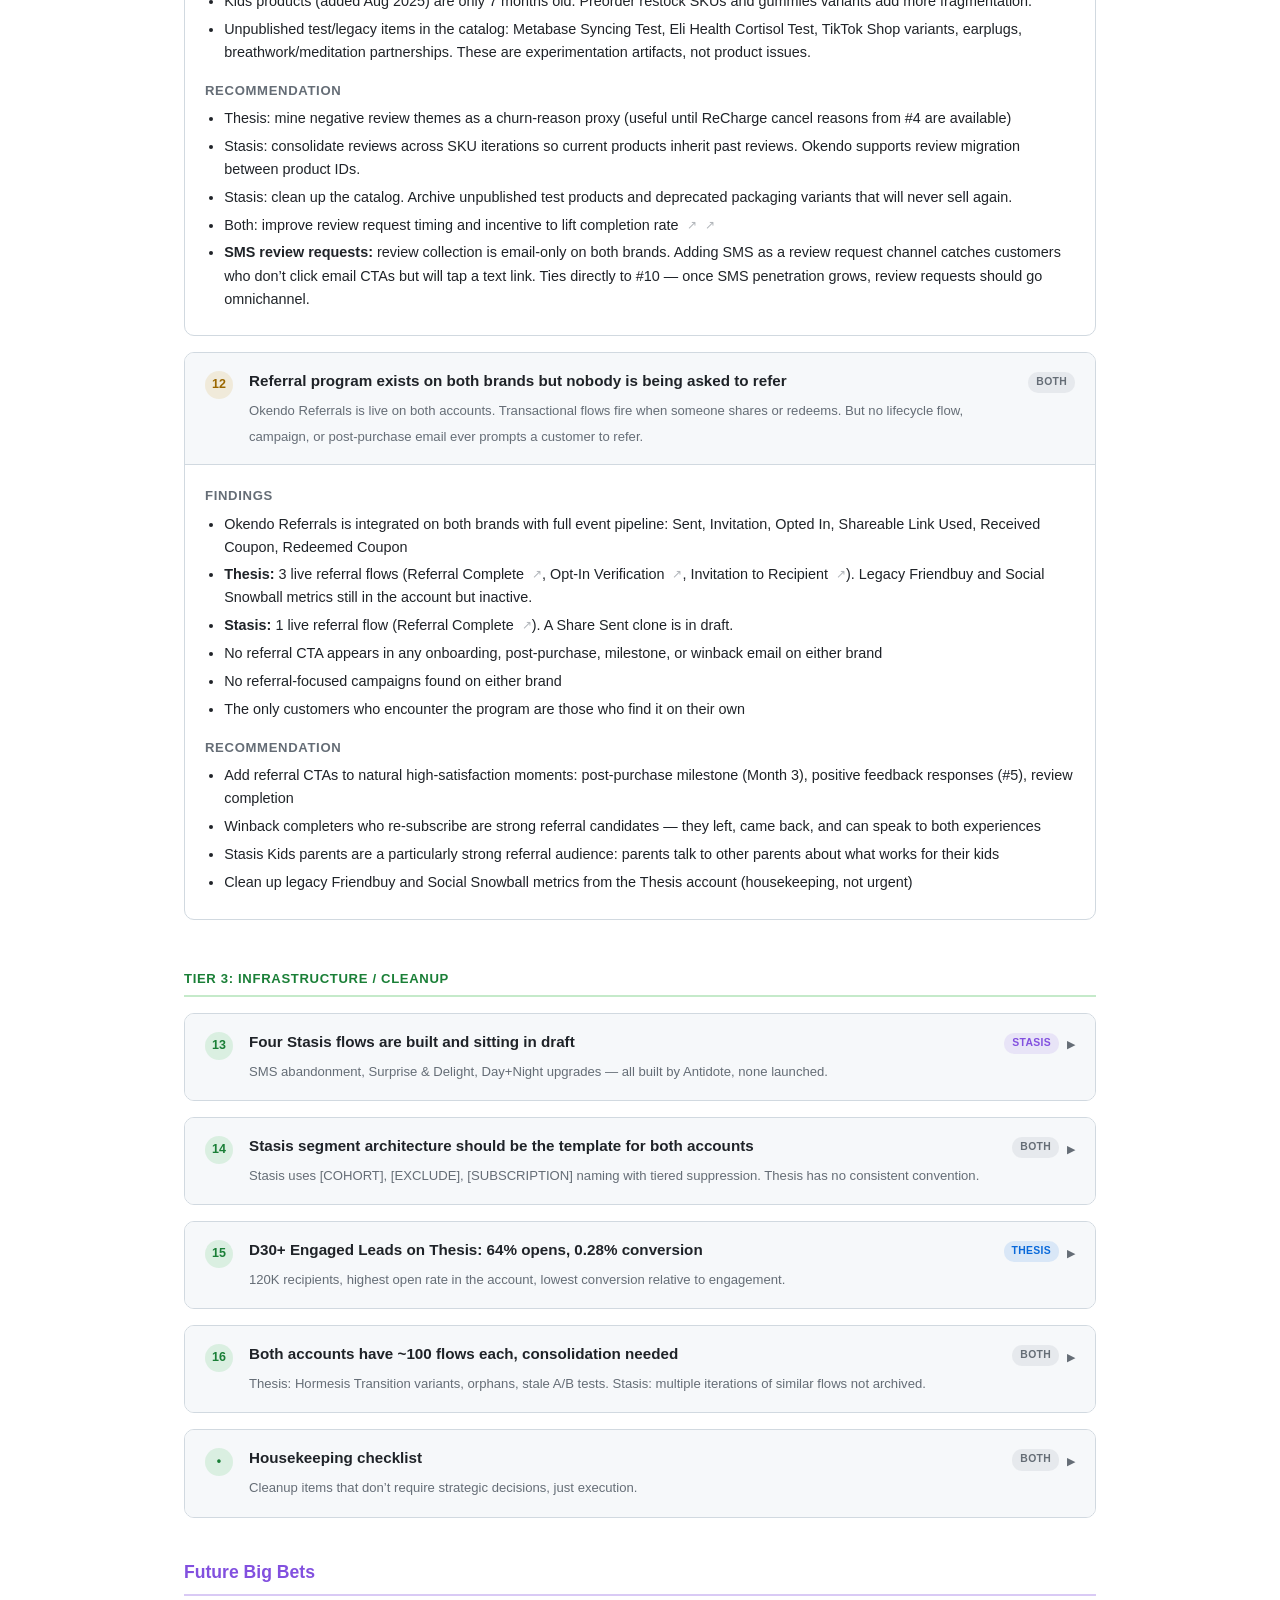
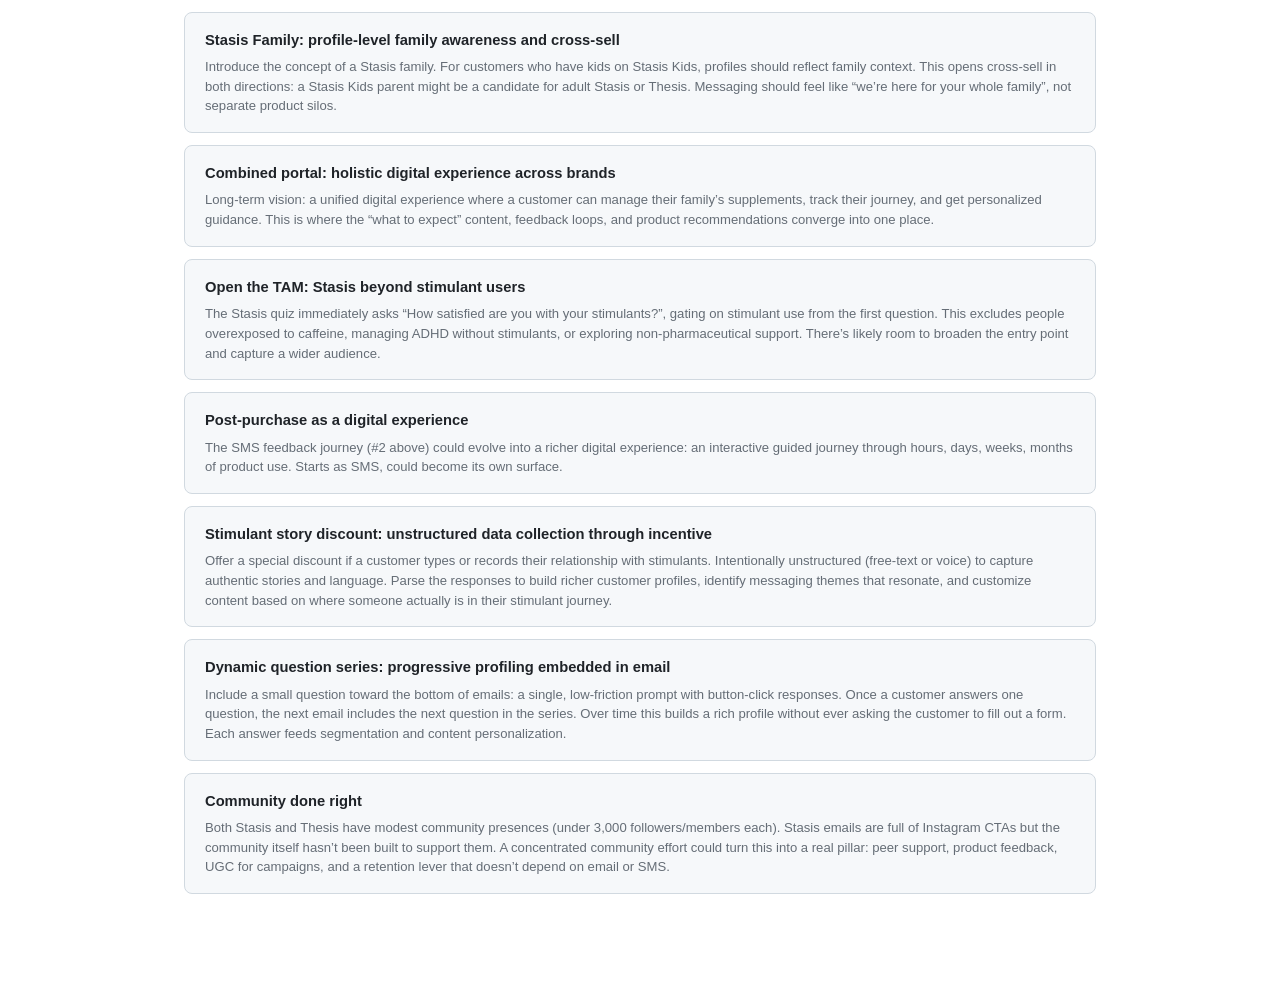
==== commit 2f6f206d: "Move headshot to left of brand, bigger with rounded square 36px square with 6px border-radius, posit" ====
--- a/docs/audit.html
+++ b/docs/audit.html
@@ -693,11 +693,11 @@
 <body>
   <nav>
     <div class="nav-inner">
+      <img src="headshot.png" alt="Bryce Radick" style="width:36px; height:36px; border-radius:6px; object-fit:cover;">
       <a href="index.html" class="brand">Thesis + Stasis <span>Klaviyo Audit</span></a>
       <a href="factsheet.html">Fact Sheet</a>
       <a href="audit.html" class="active">Audit</a>
       <a href="mindshift.html">Mindshift Concept WIP</a>
-      <img src="headshot.png" alt="Bryce Radick" style="width:28px; height:28px; border-radius:50%; object-fit:cover; margin-left:auto;">
     </div>
   </nav>
 
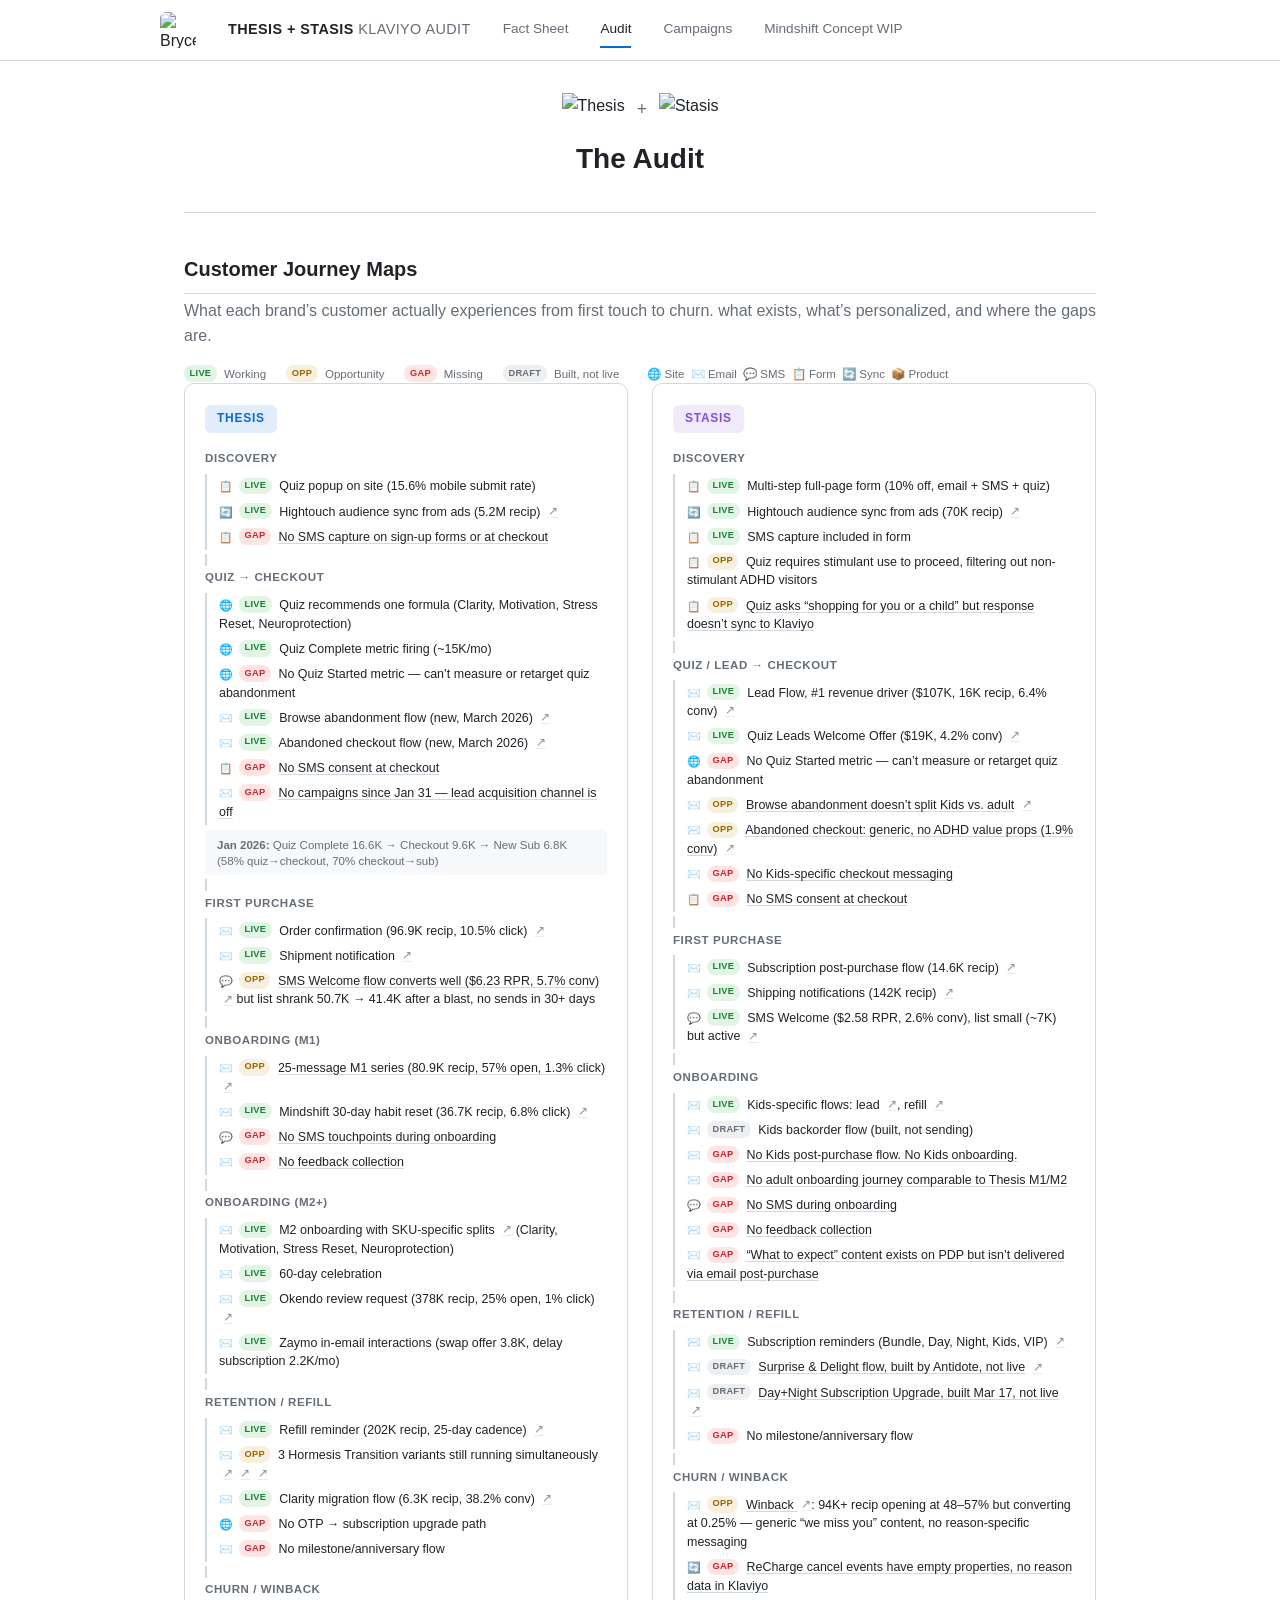
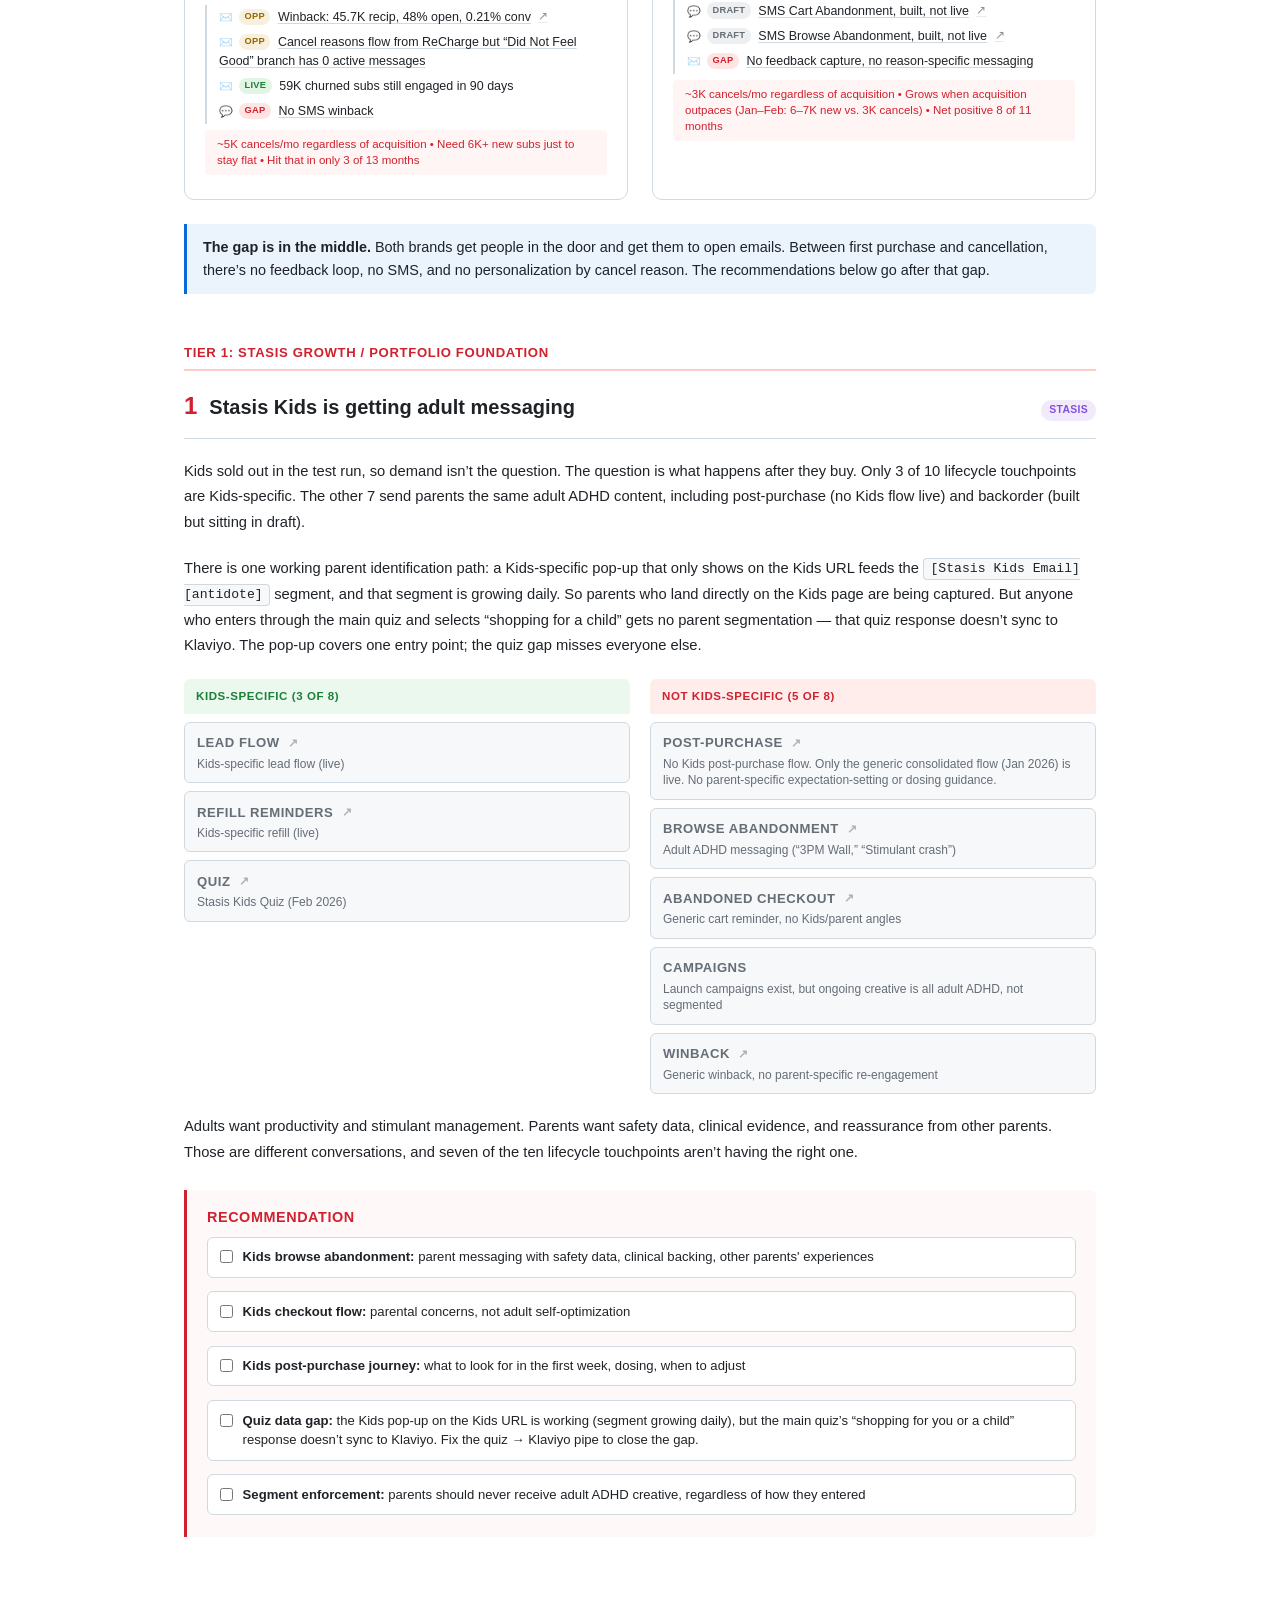
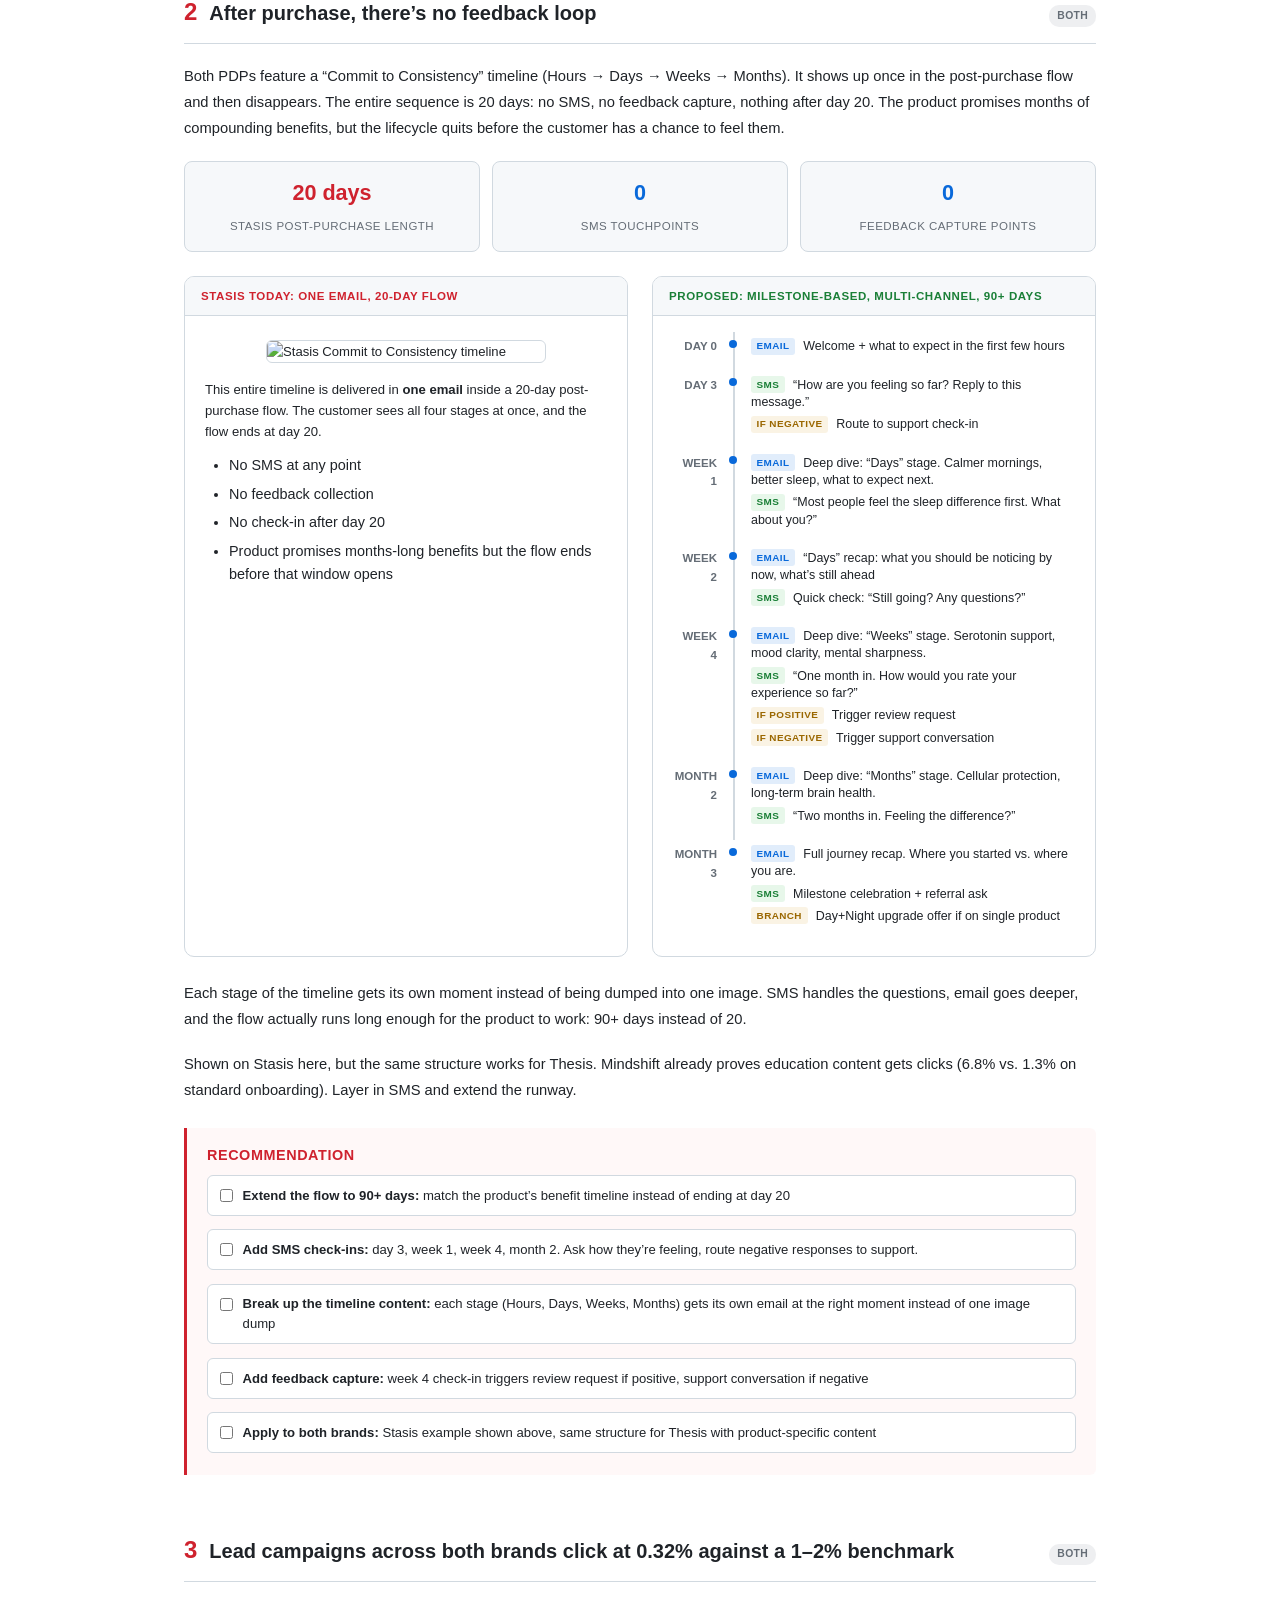
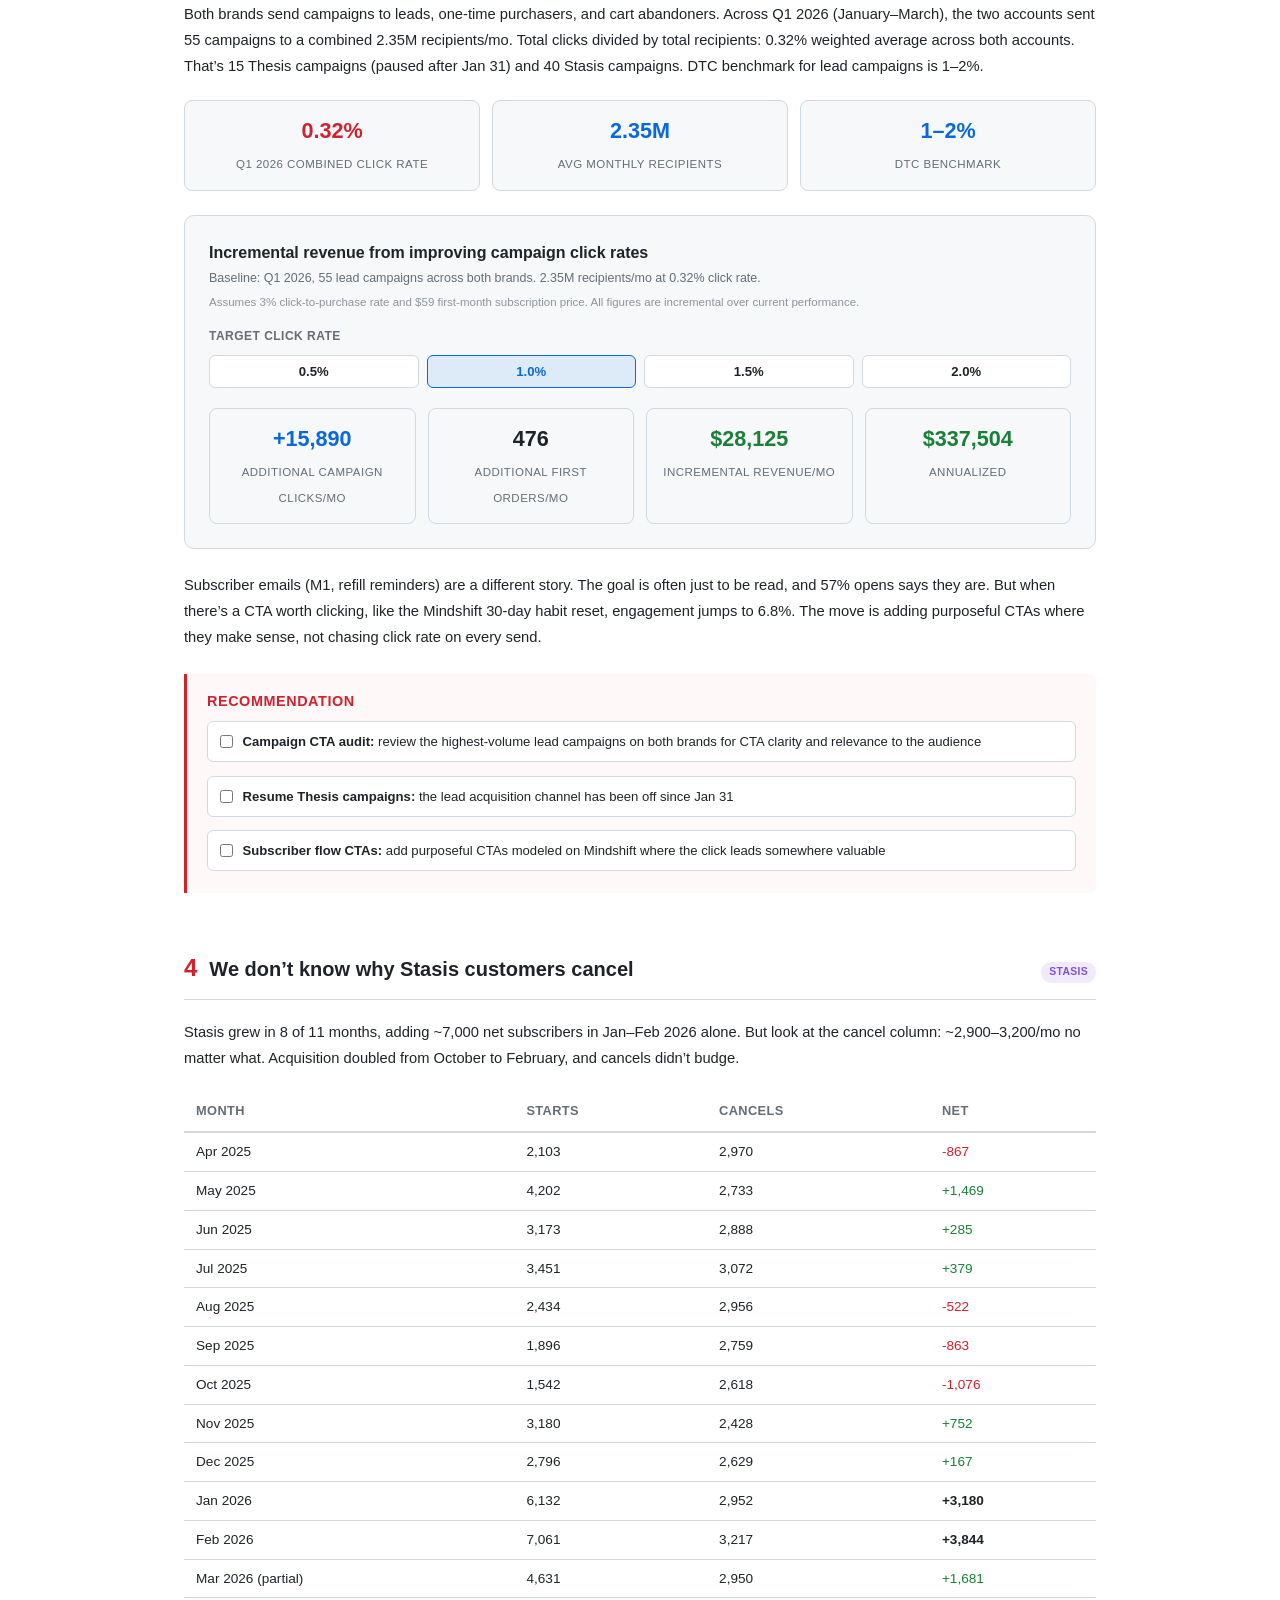
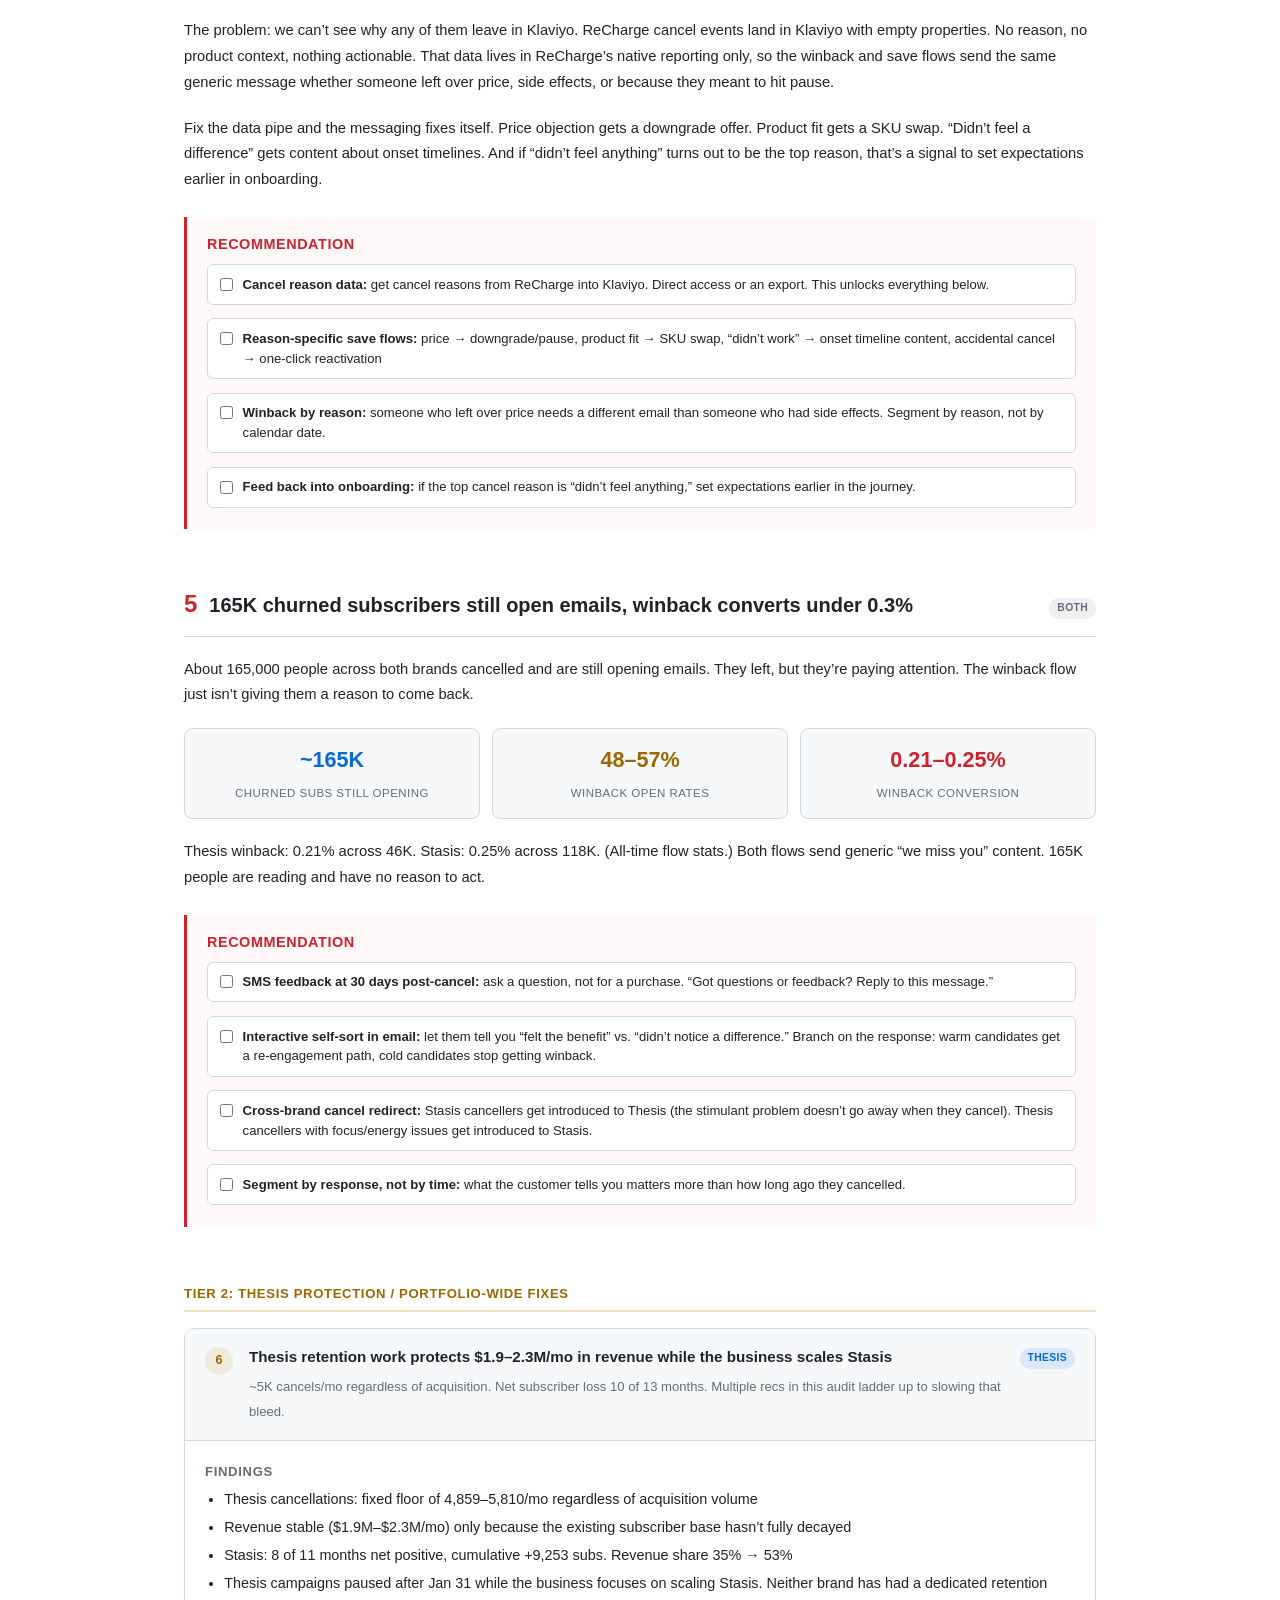
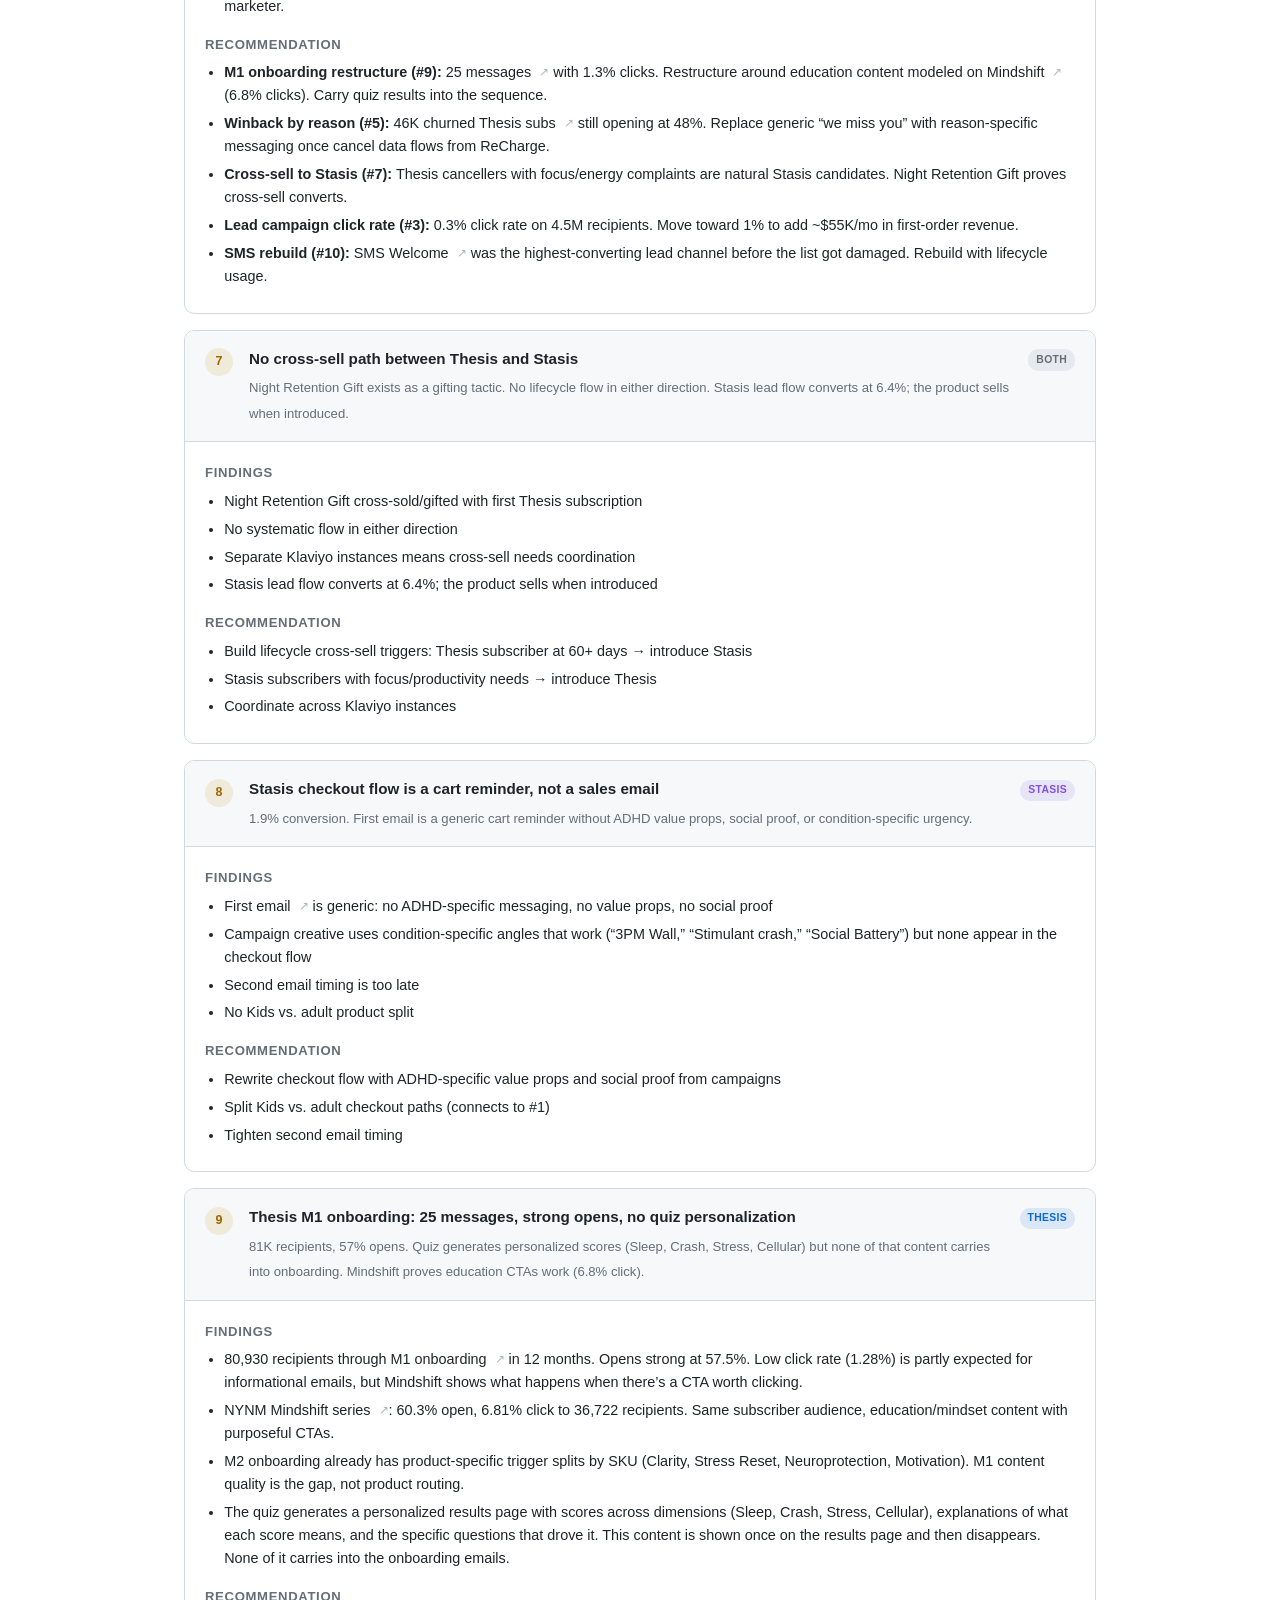
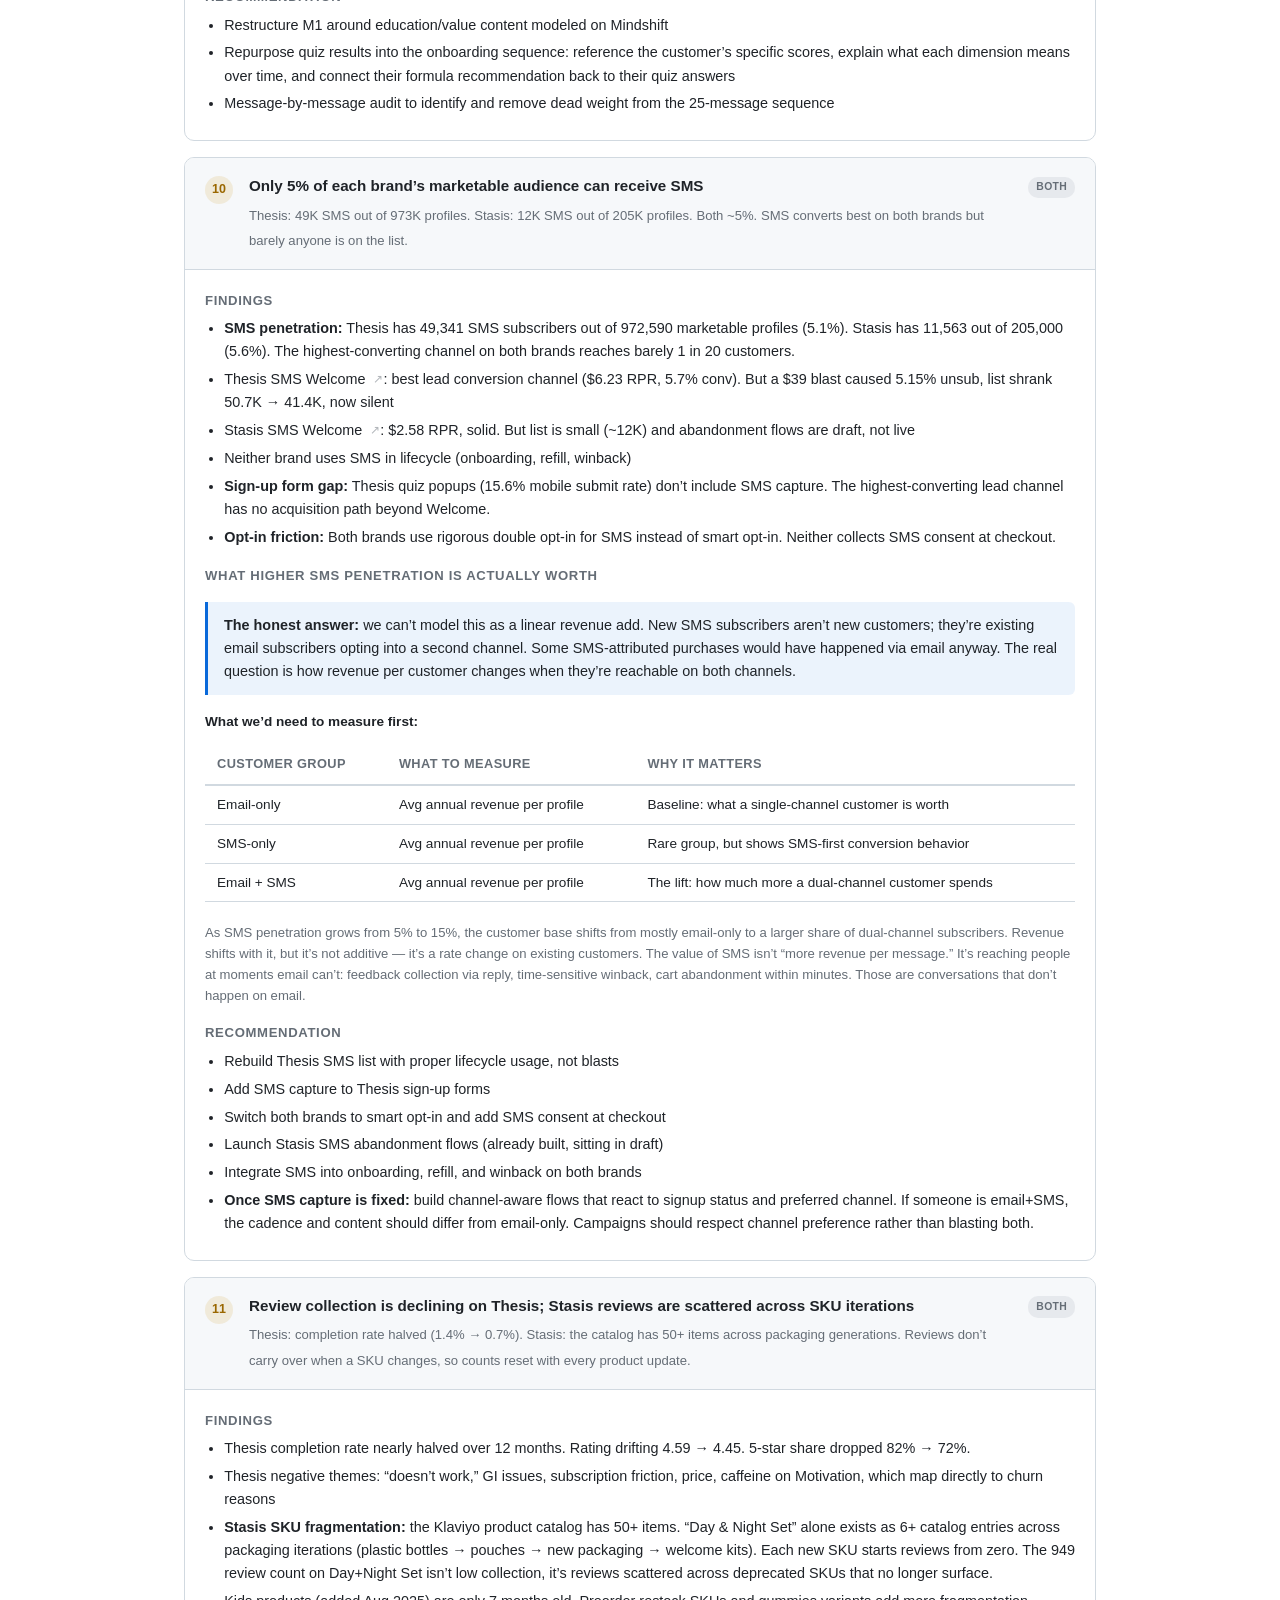
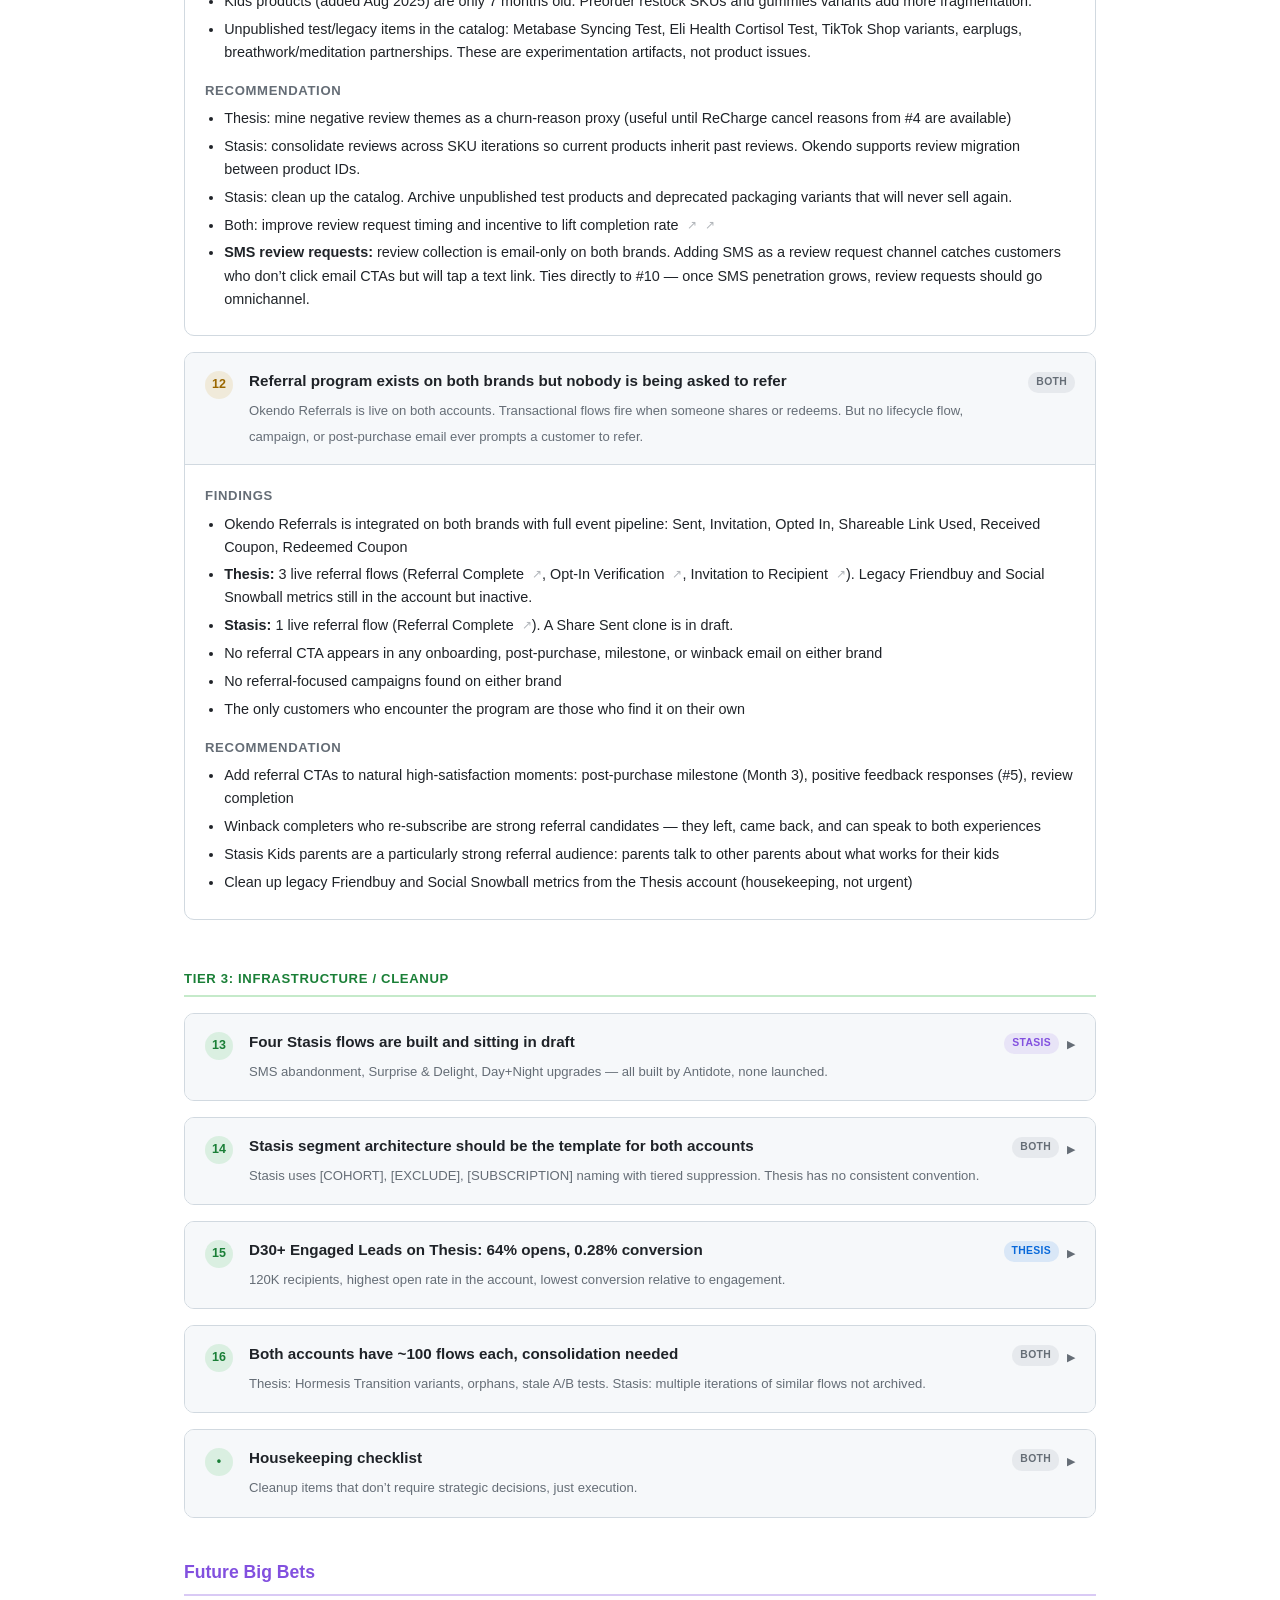
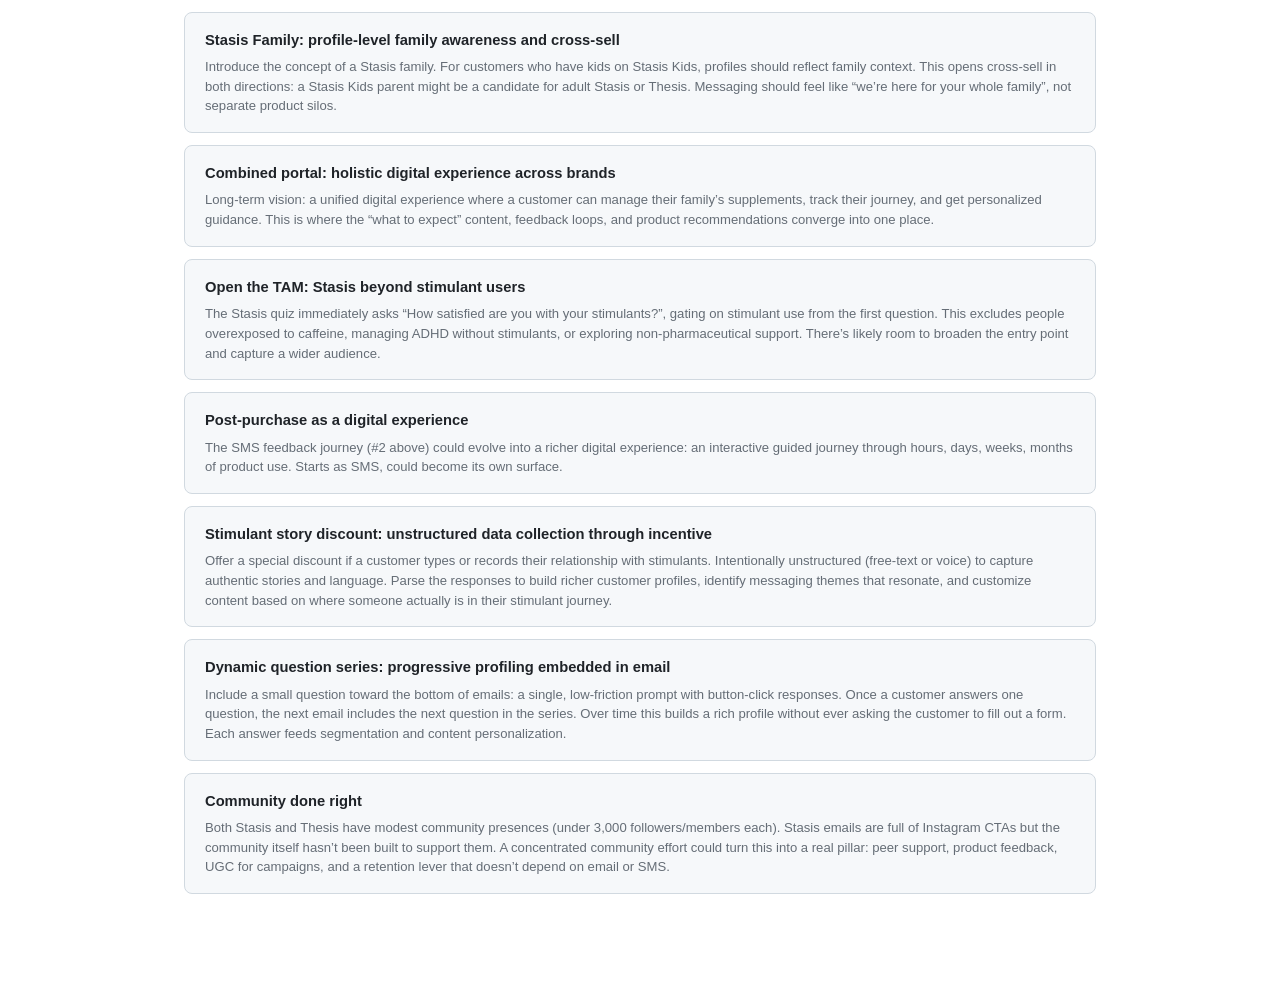
==== commit 21e185ed: "Extract nav into nav.js — single source for all pages Nav content is now generated by docs/nav.js, l" ====
--- a/docs/audit.html
+++ b/docs/audit.html
@@ -692,13 +692,7 @@
 </head>
 <body>
   <nav>
-    <div class="nav-inner">
-      <img src="headshot.png" alt="Bryce Radick" style="width:36px; height:36px; border-radius:6px; object-fit:cover;">
-      <a href="index.html" class="brand">Thesis + Stasis <span>Klaviyo Audit</span></a>
-      <a href="factsheet.html">Fact Sheet</a>
-      <a href="audit.html" class="active">Audit</a>
-      <a href="mindshift.html">Mindshift Concept WIP</a>
-    </div>
+    <div class="nav-inner"></div>
   </nav>
 
   <div class="container">
@@ -1789,5 +1783,6 @@
       event.target.style.color = 'var(--accent)';
     }
   </script>
+  <script src="nav.js"></script>
 </body>
 </html>
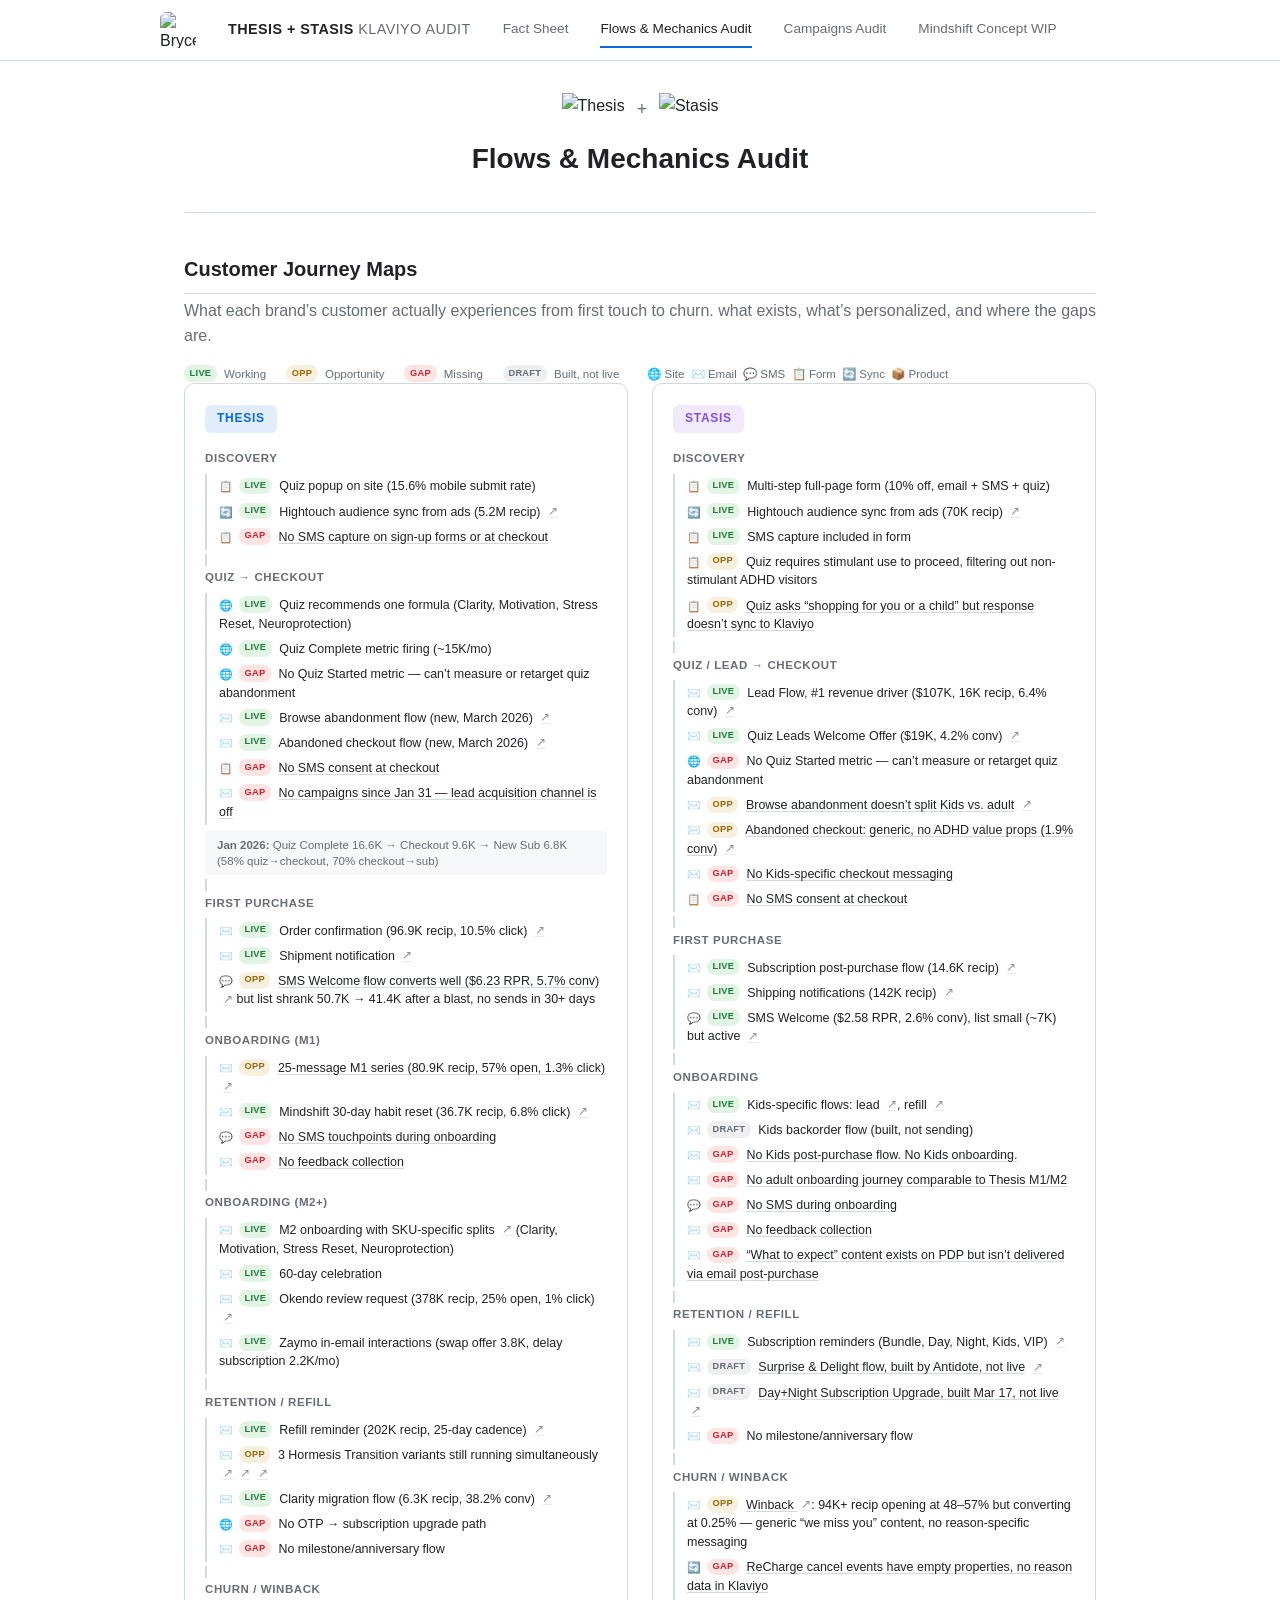
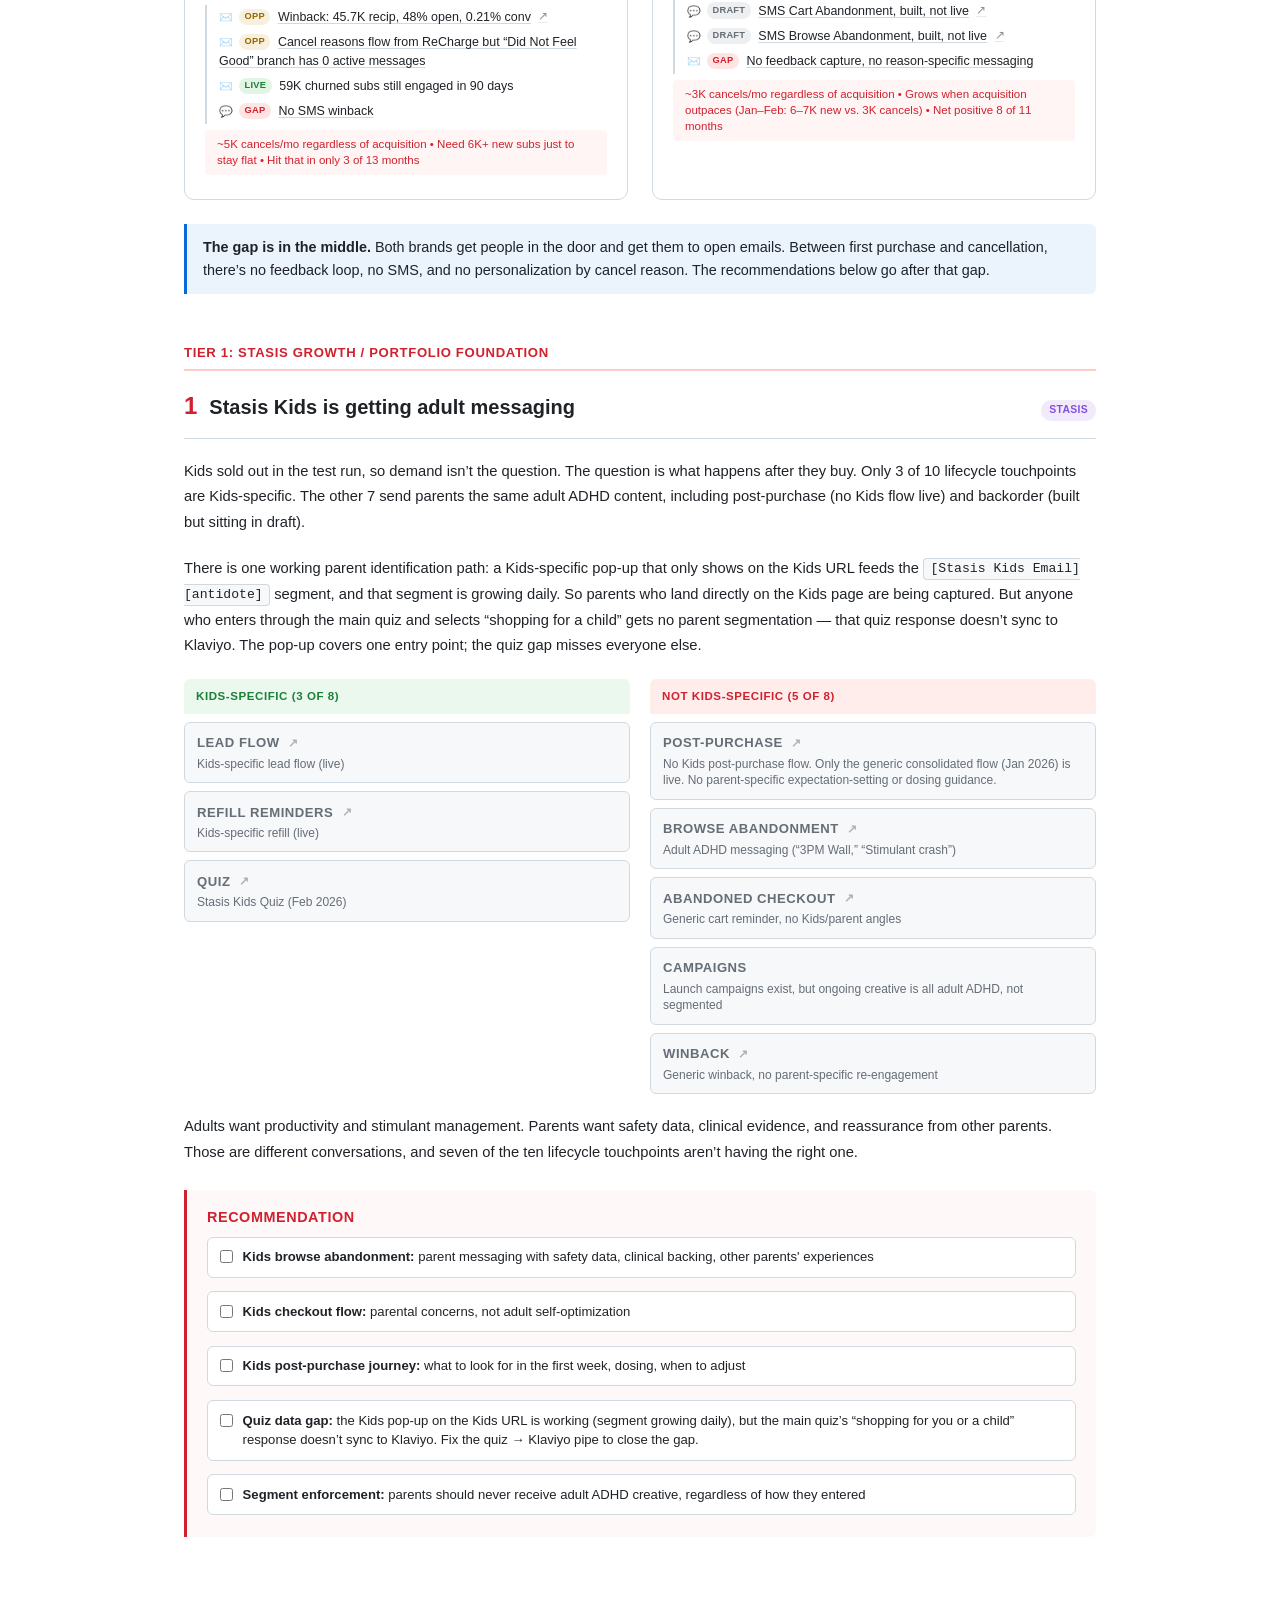
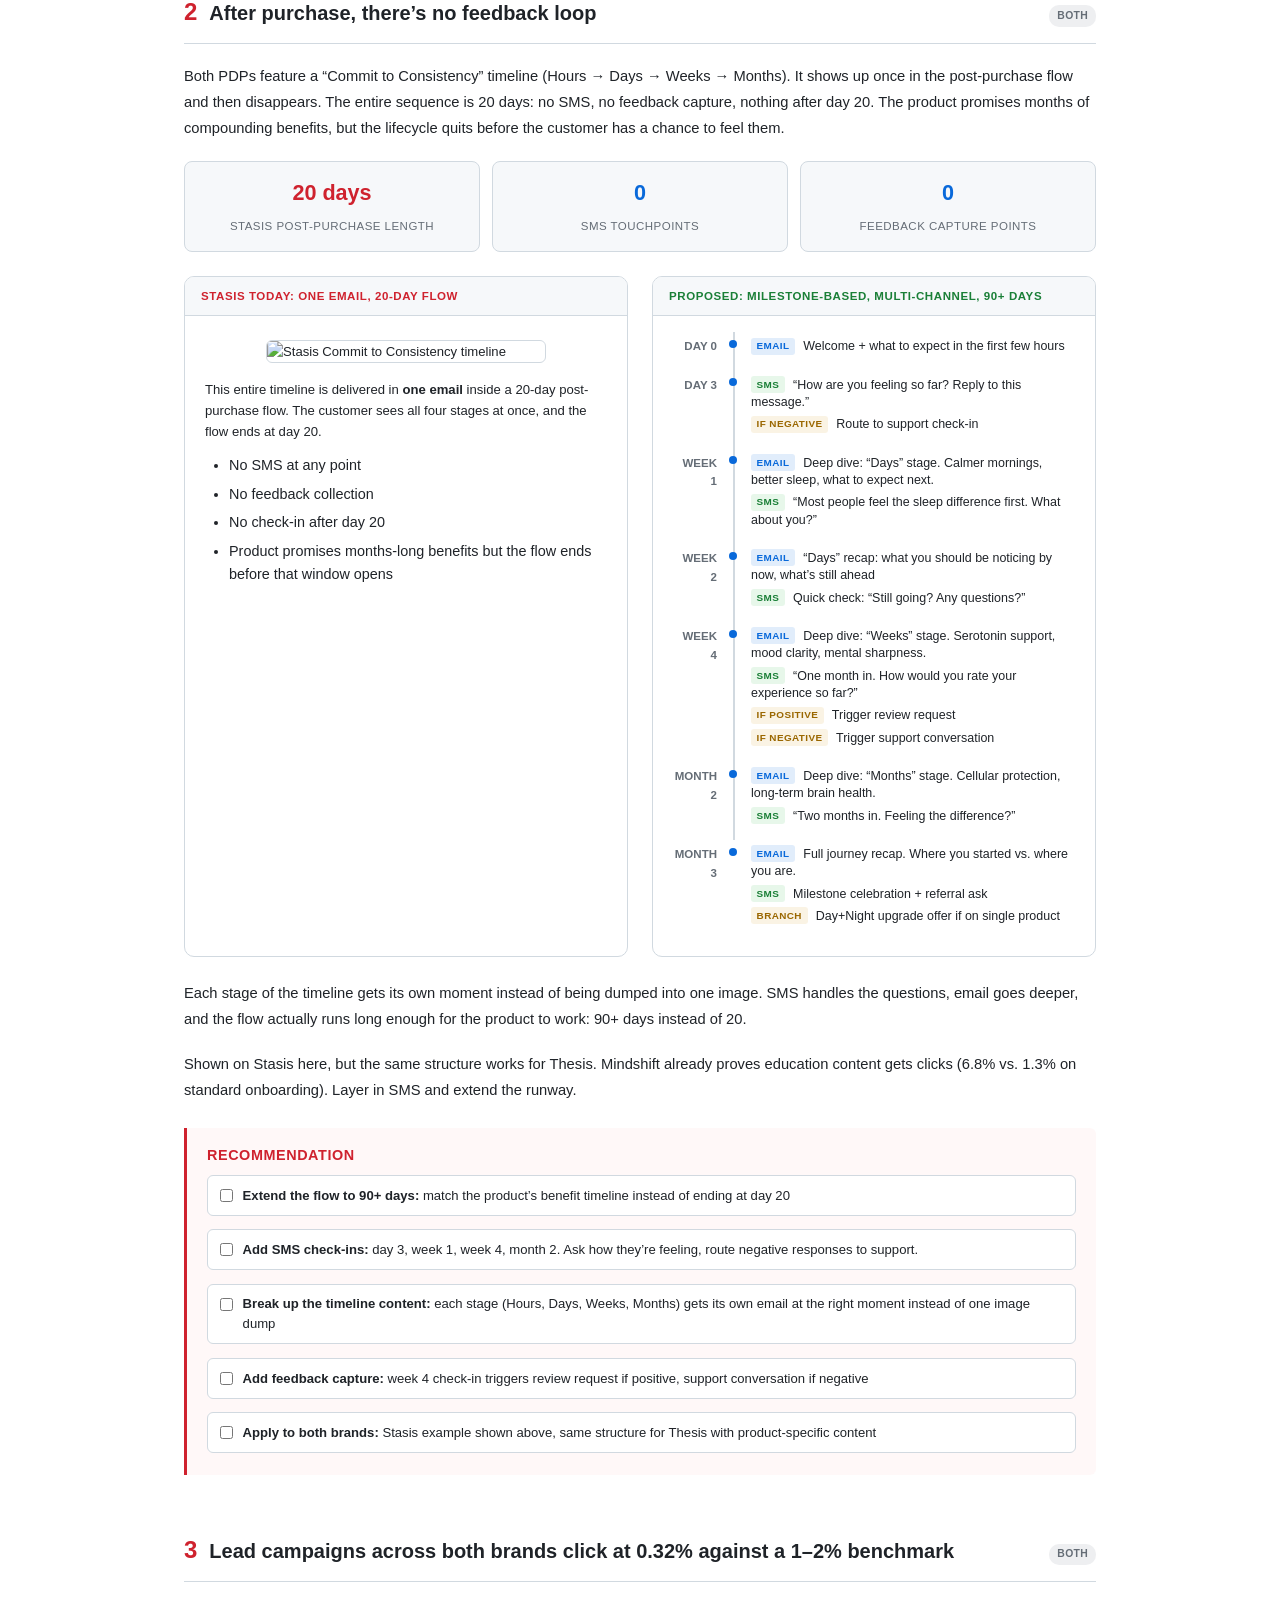
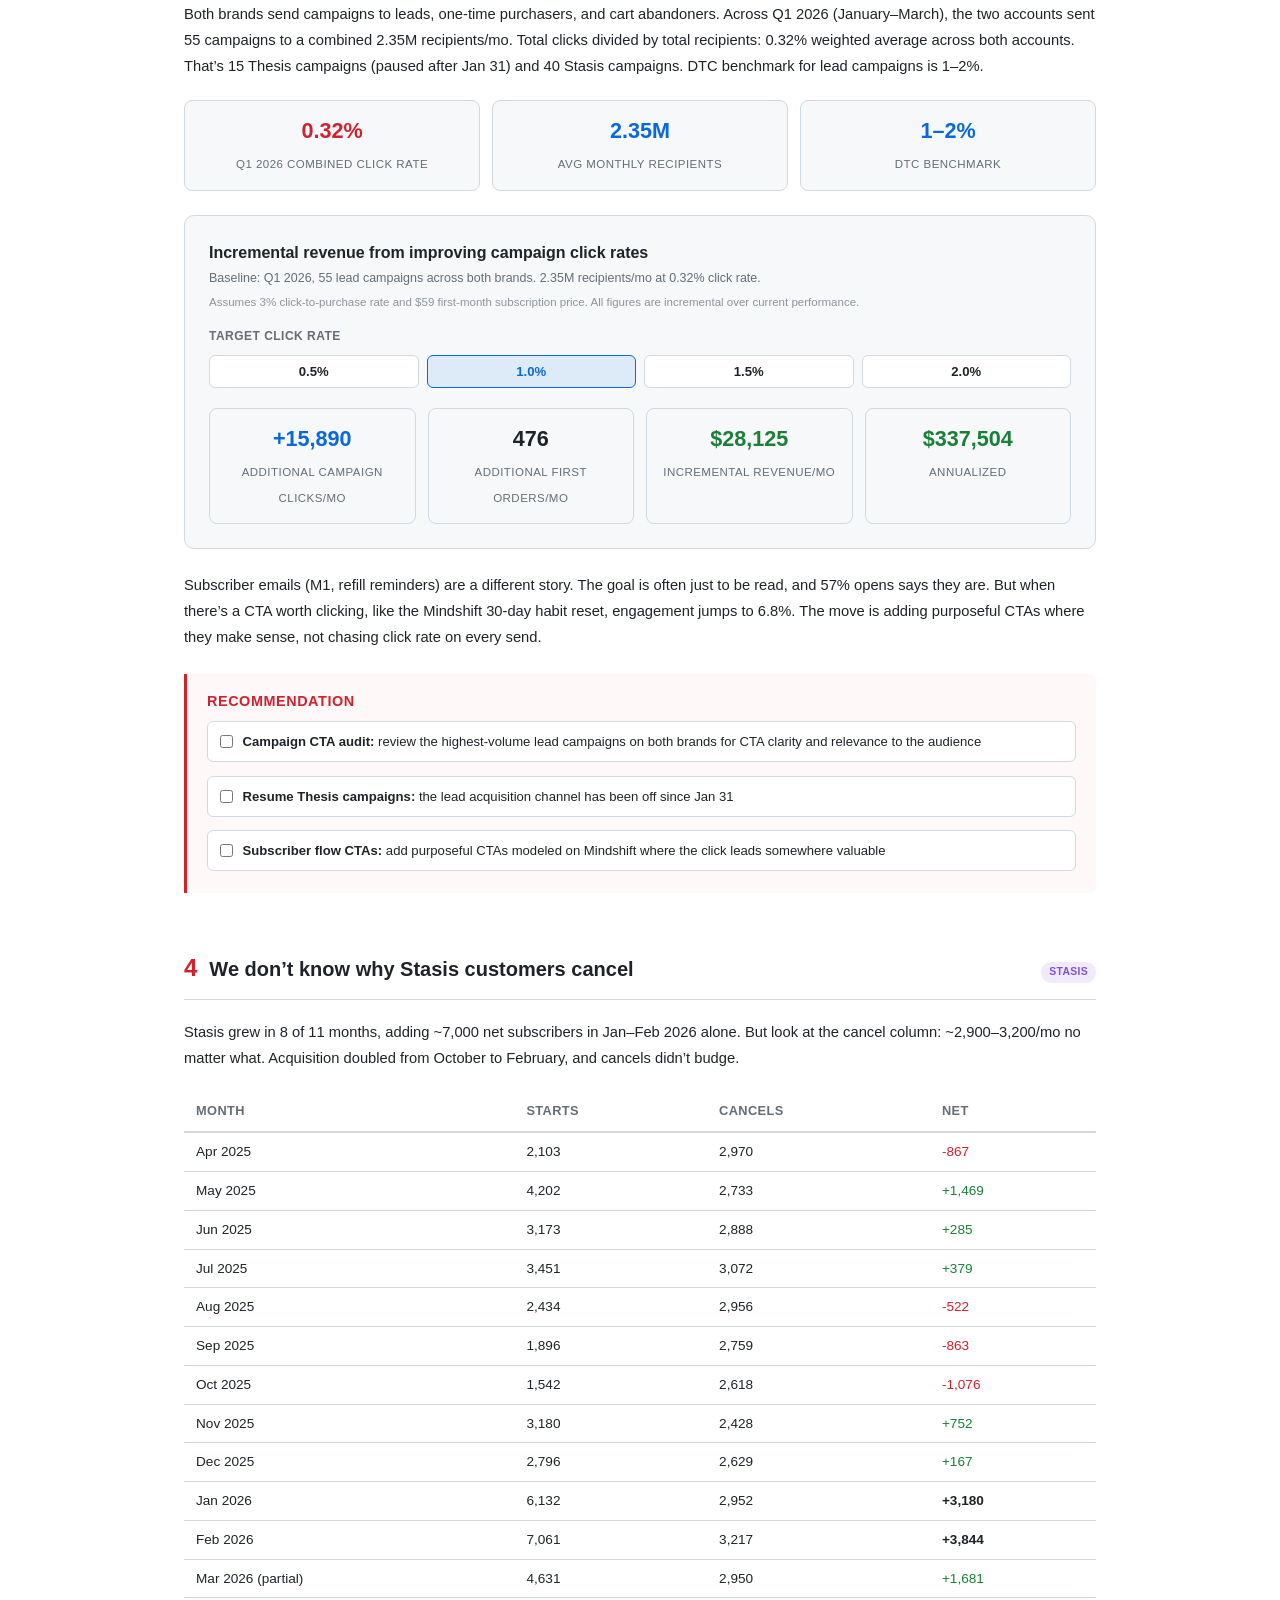
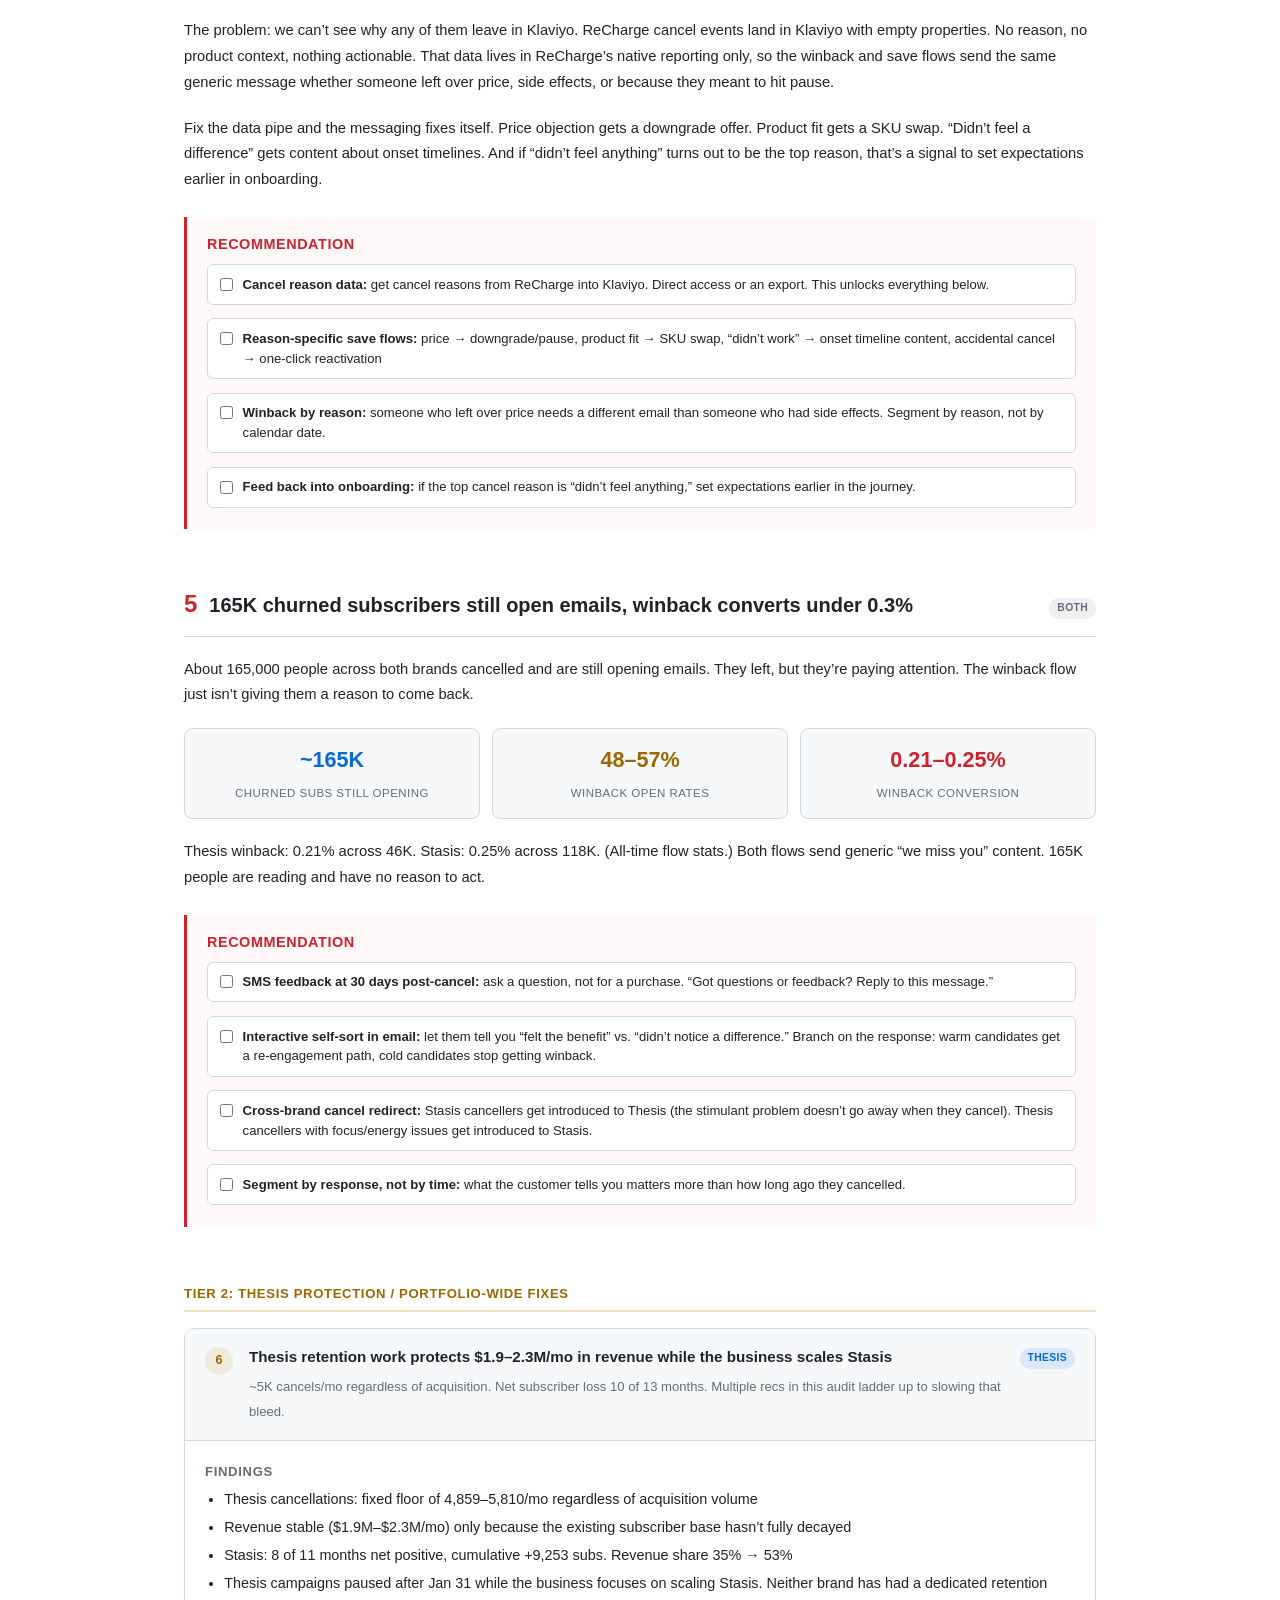
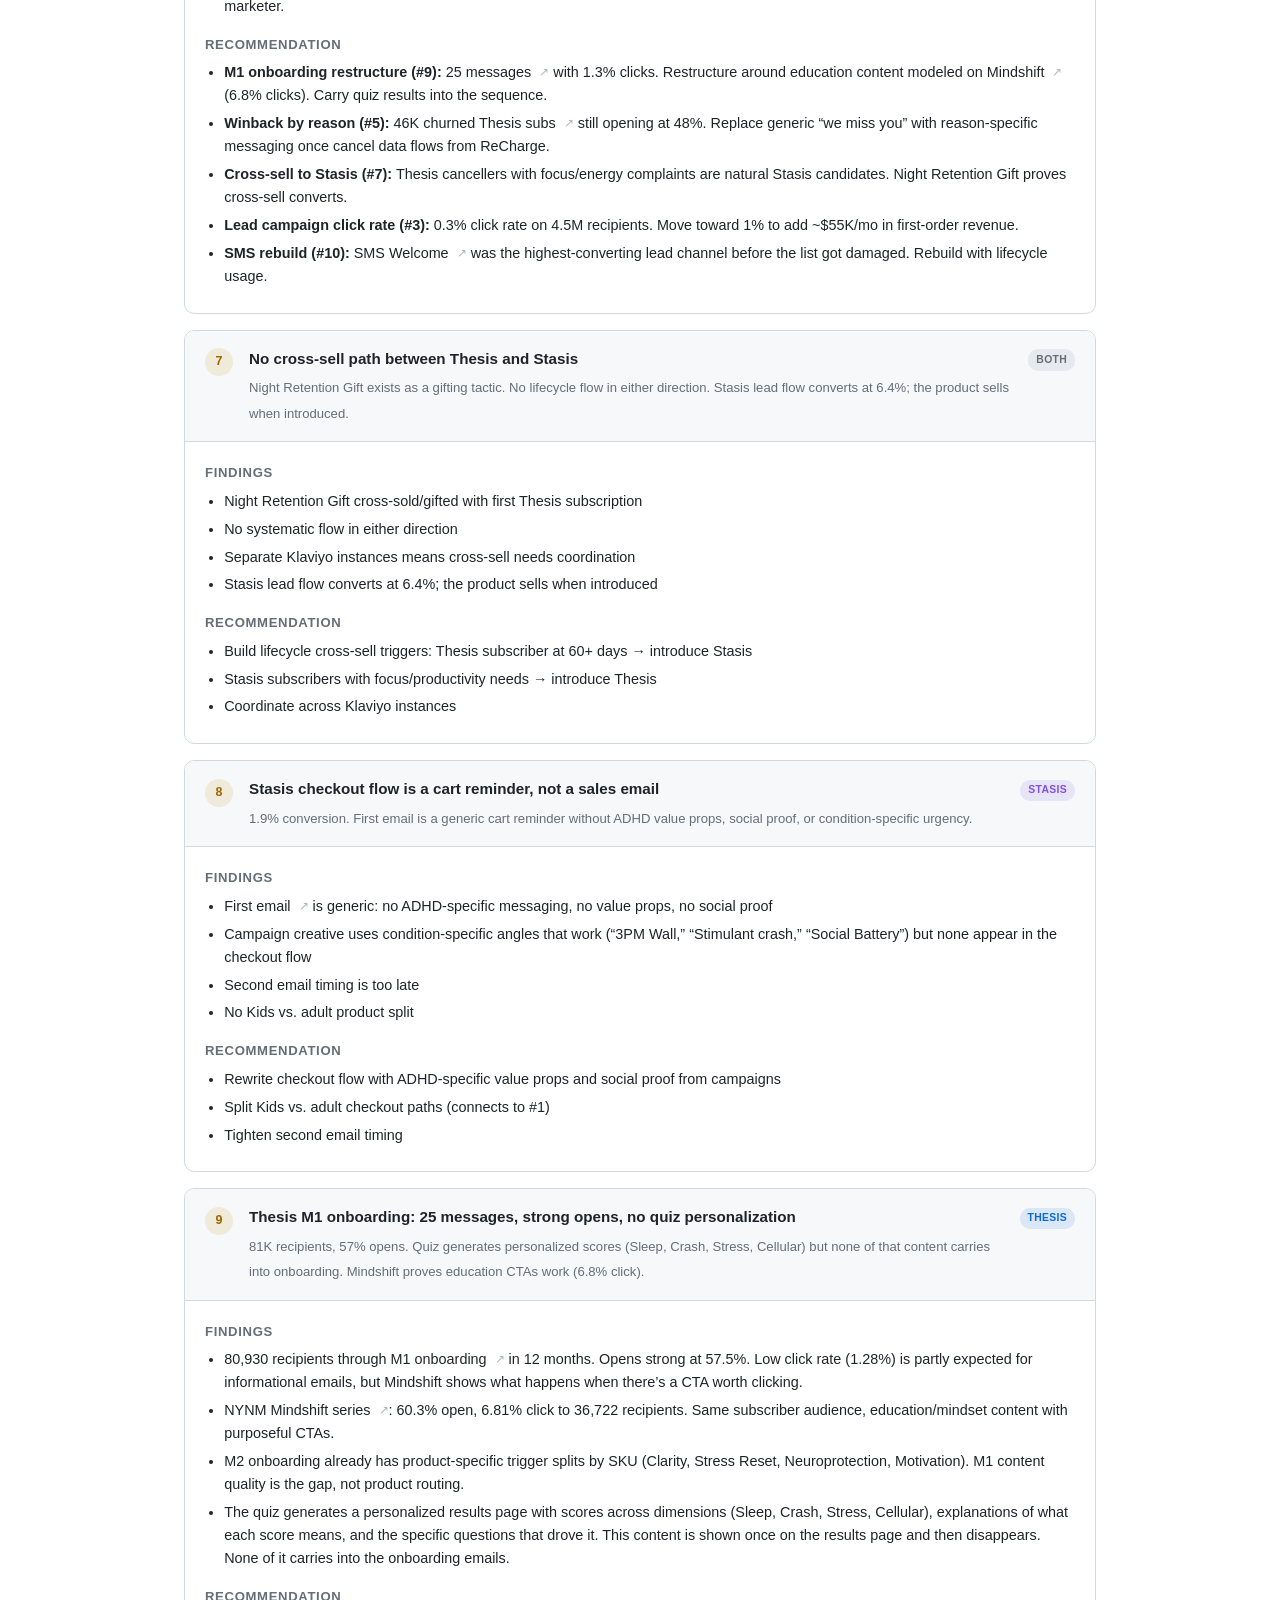
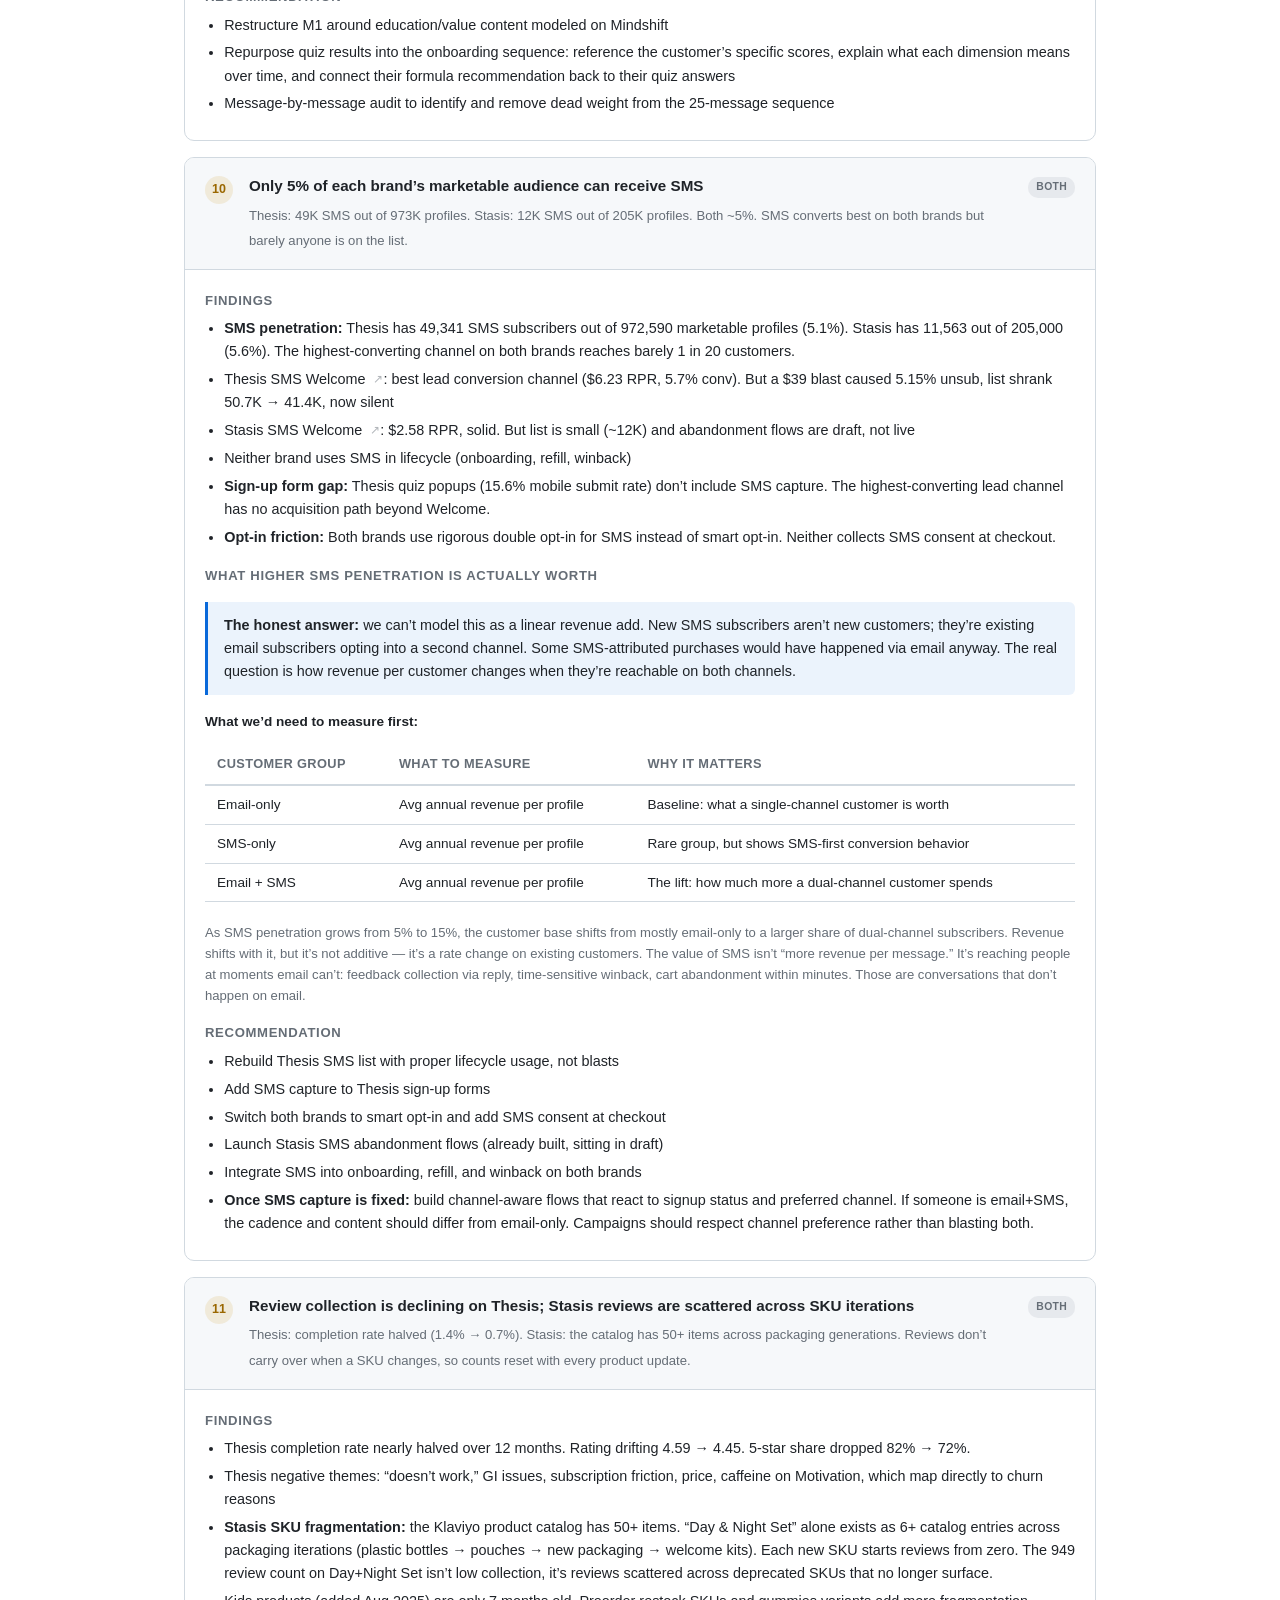
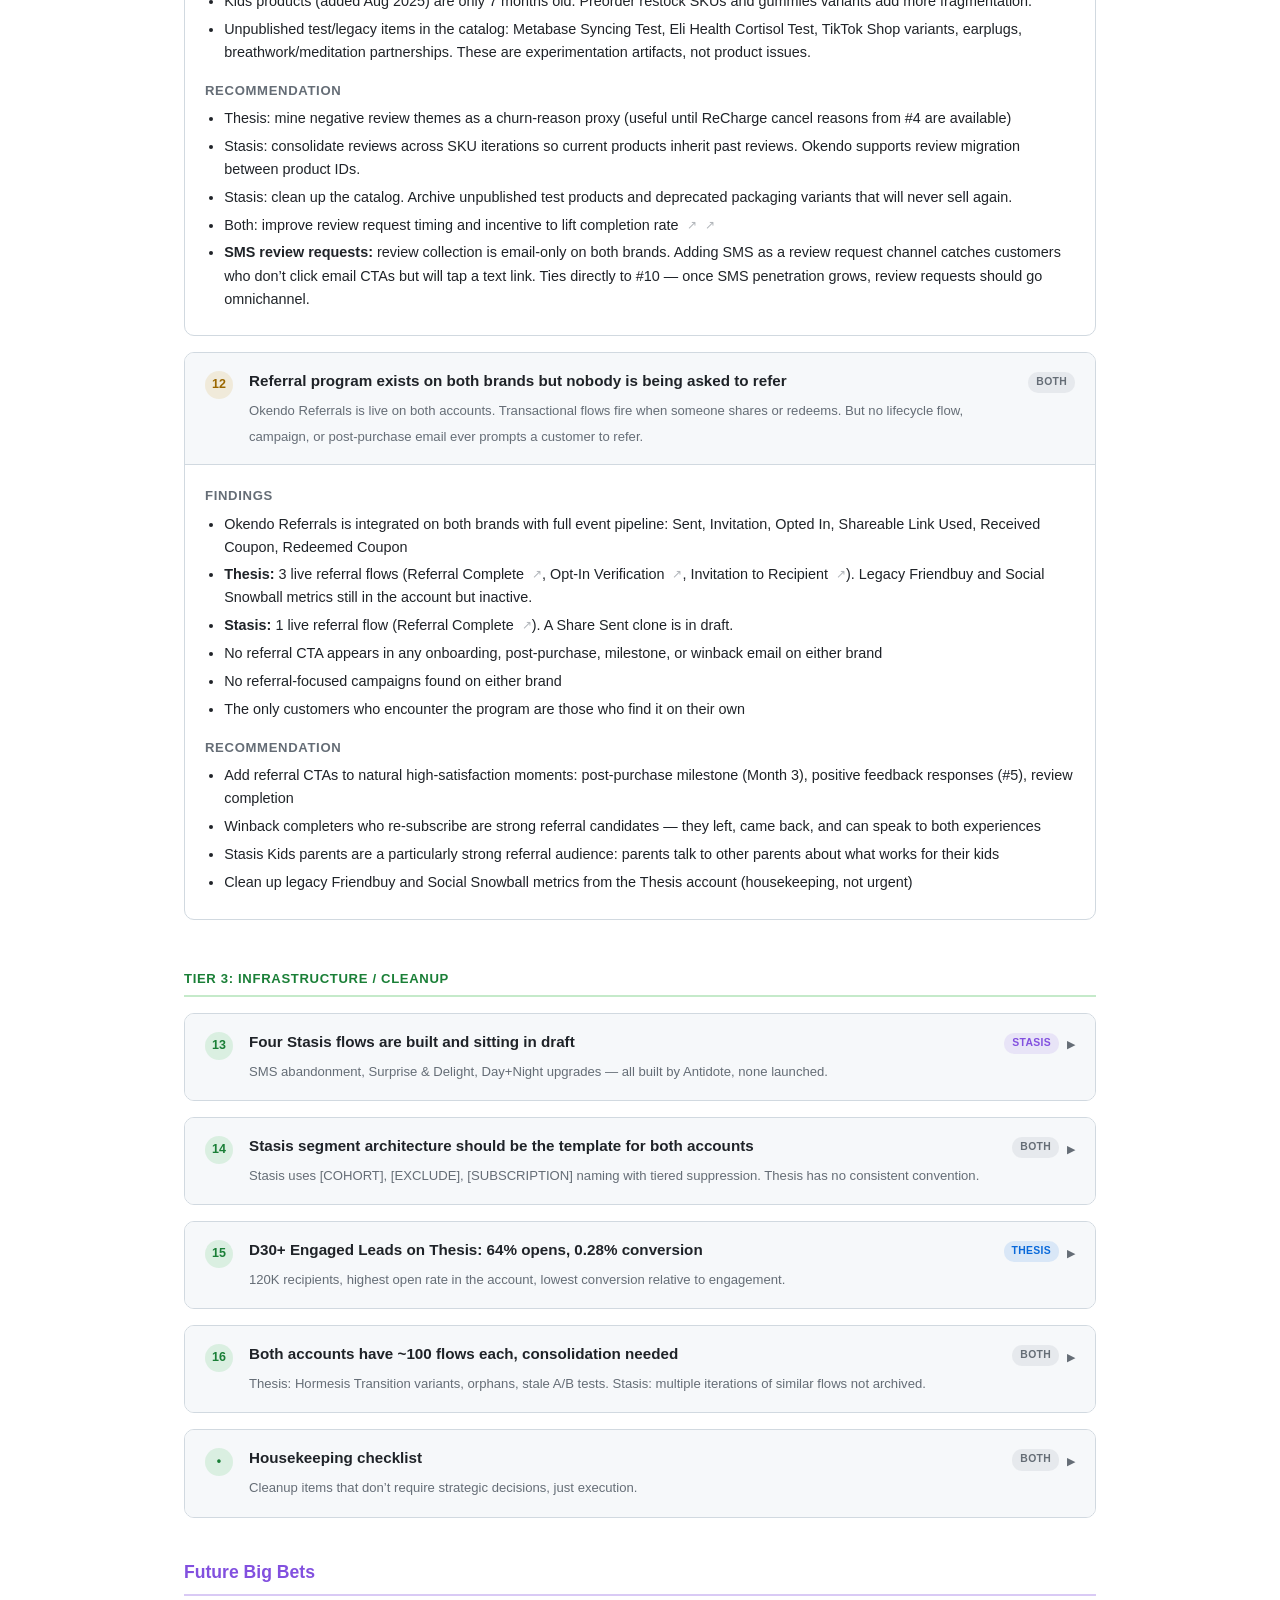
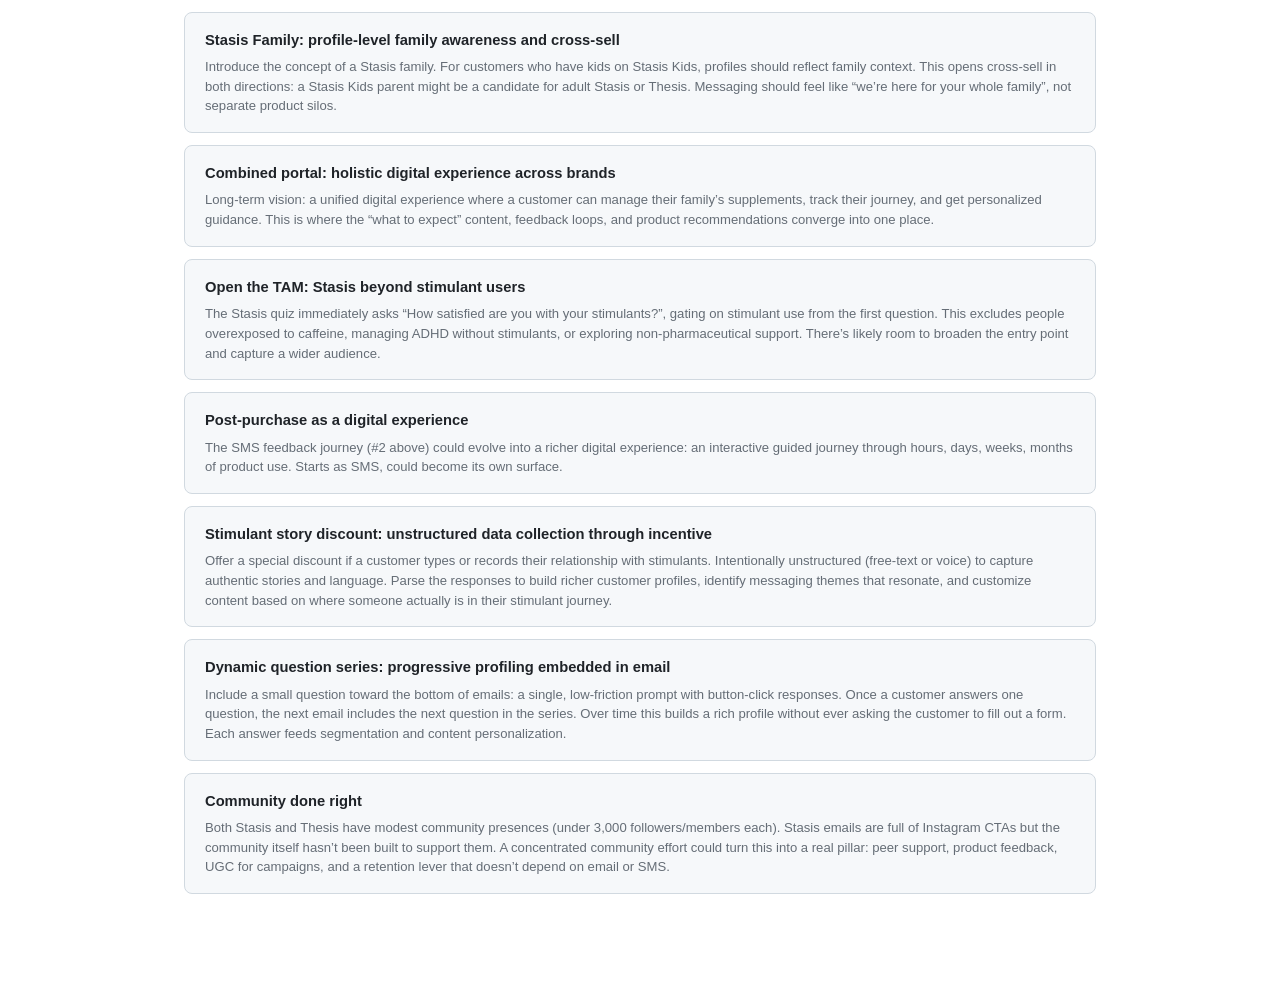
==== commit 65aeee4b: "Rename Audit → Flows & Mechanics Audit, Campaigns → Campaigns Audit Updated consistently across: - n" ====
--- a/docs/audit.html
+++ b/docs/audit.html
@@ -3,7 +3,7 @@
 <head>
   <meta charset="UTF-8">
   <meta name="viewport" content="width=device-width, initial-scale=1.0">
-  <title>The Audit | Thesis Klaviyo</title>
+  <title>Flows &amp; Mechanics Audit | Thesis + Stasis Klaviyo</title>
   <link rel="stylesheet" href="styles.css">
   <style>
     /* Tier 1 presentation sections */
@@ -702,7 +702,7 @@
         <span style="font-size:1.1rem; color:var(--text-muted); font-weight:300;">+</span>
         <img src="https://takestasis.zendesk.com/hc/theming_assets/01J5NWHSTVGR6YC1817PVKH7Q2" alt="Stasis" style="height:32px;">
       </div>
-      <h1>The Audit</h1>
+      <h1>Flows &amp; Mechanics Audit</h1>
     </div>
 
     <!-- ======================== -->
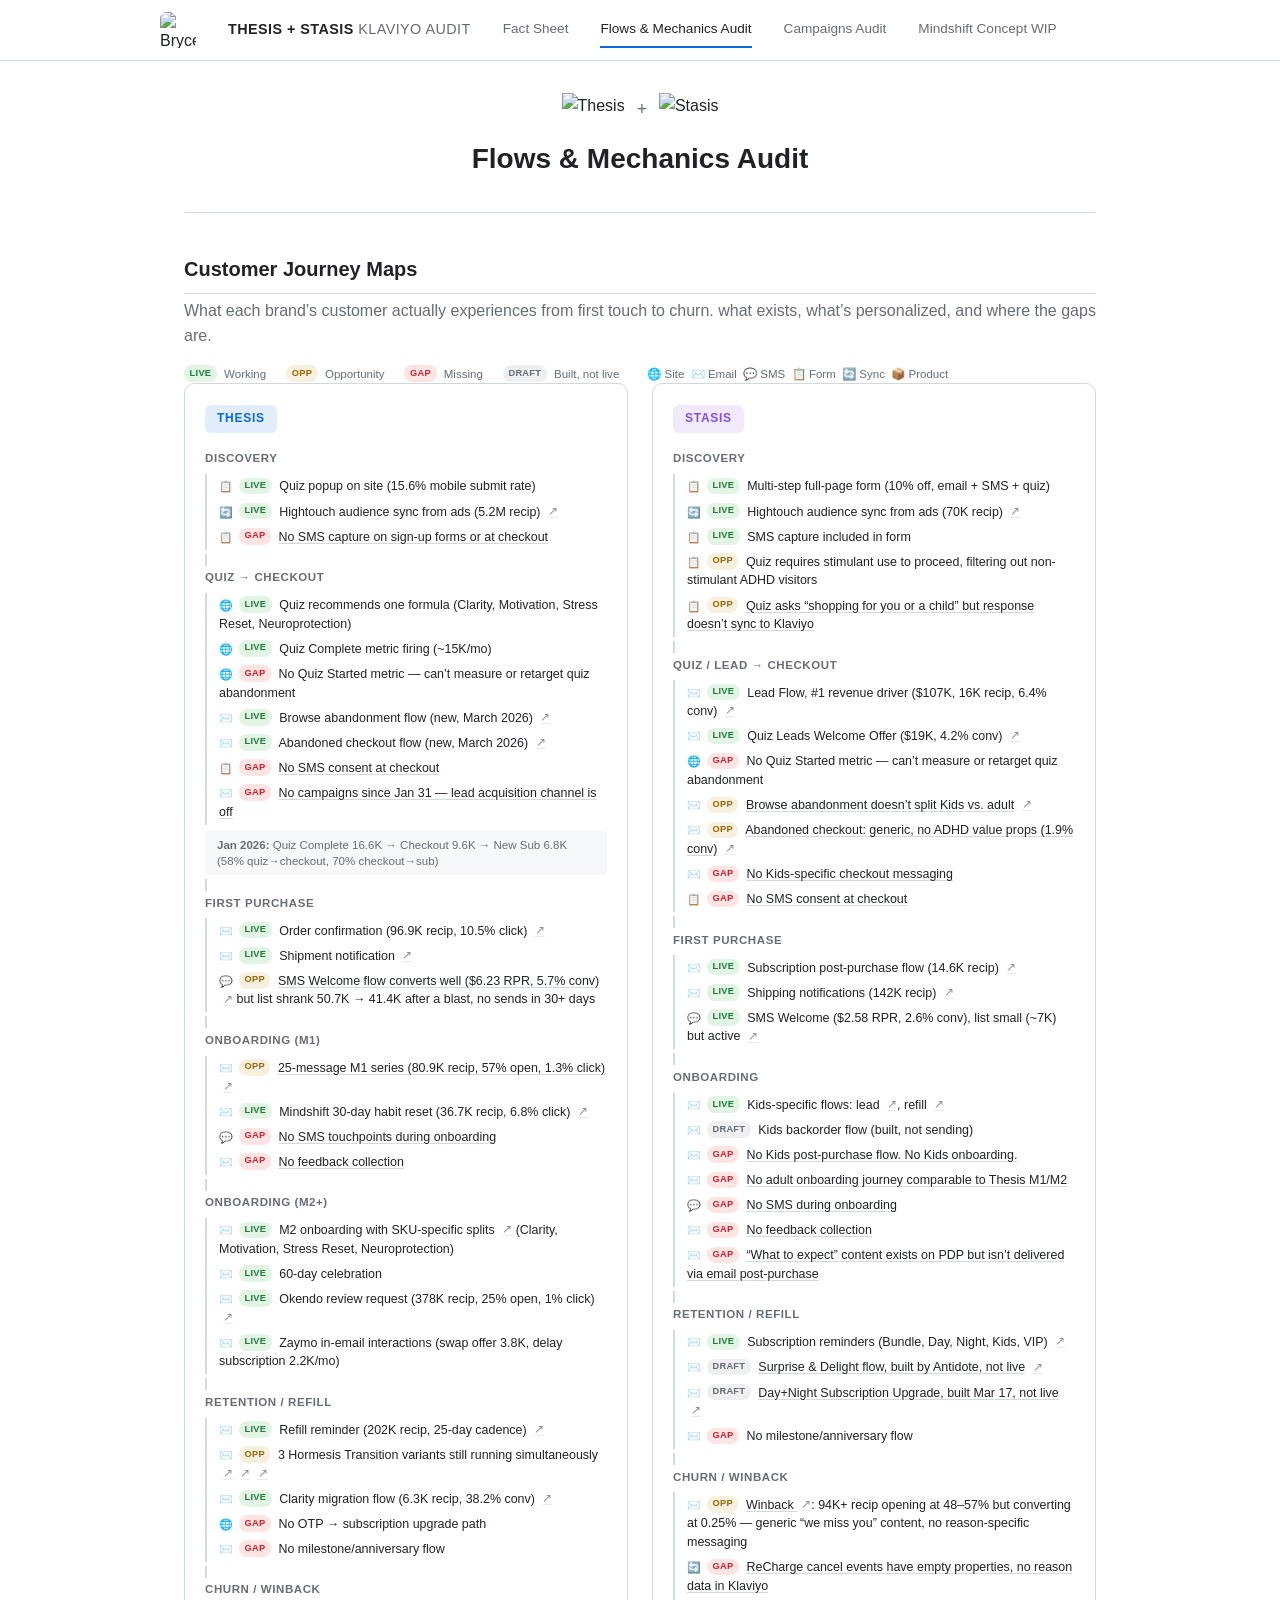
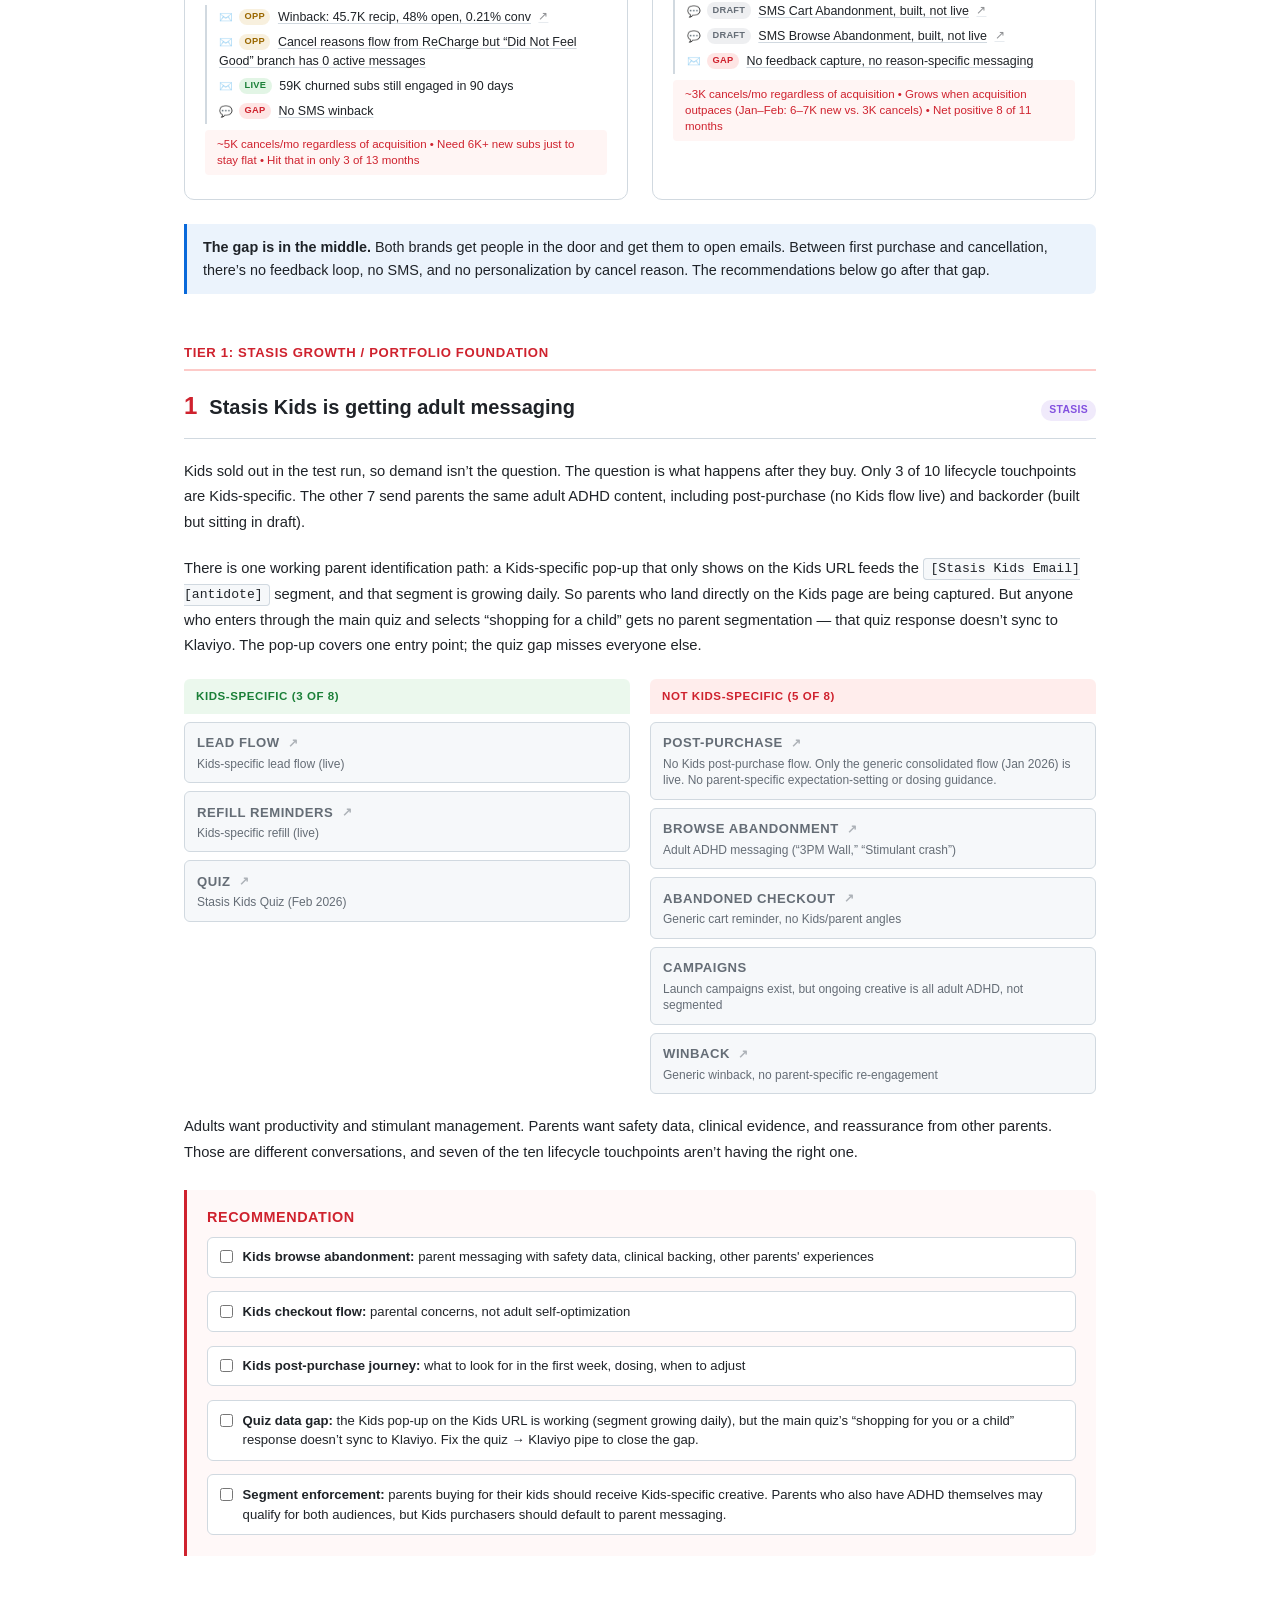
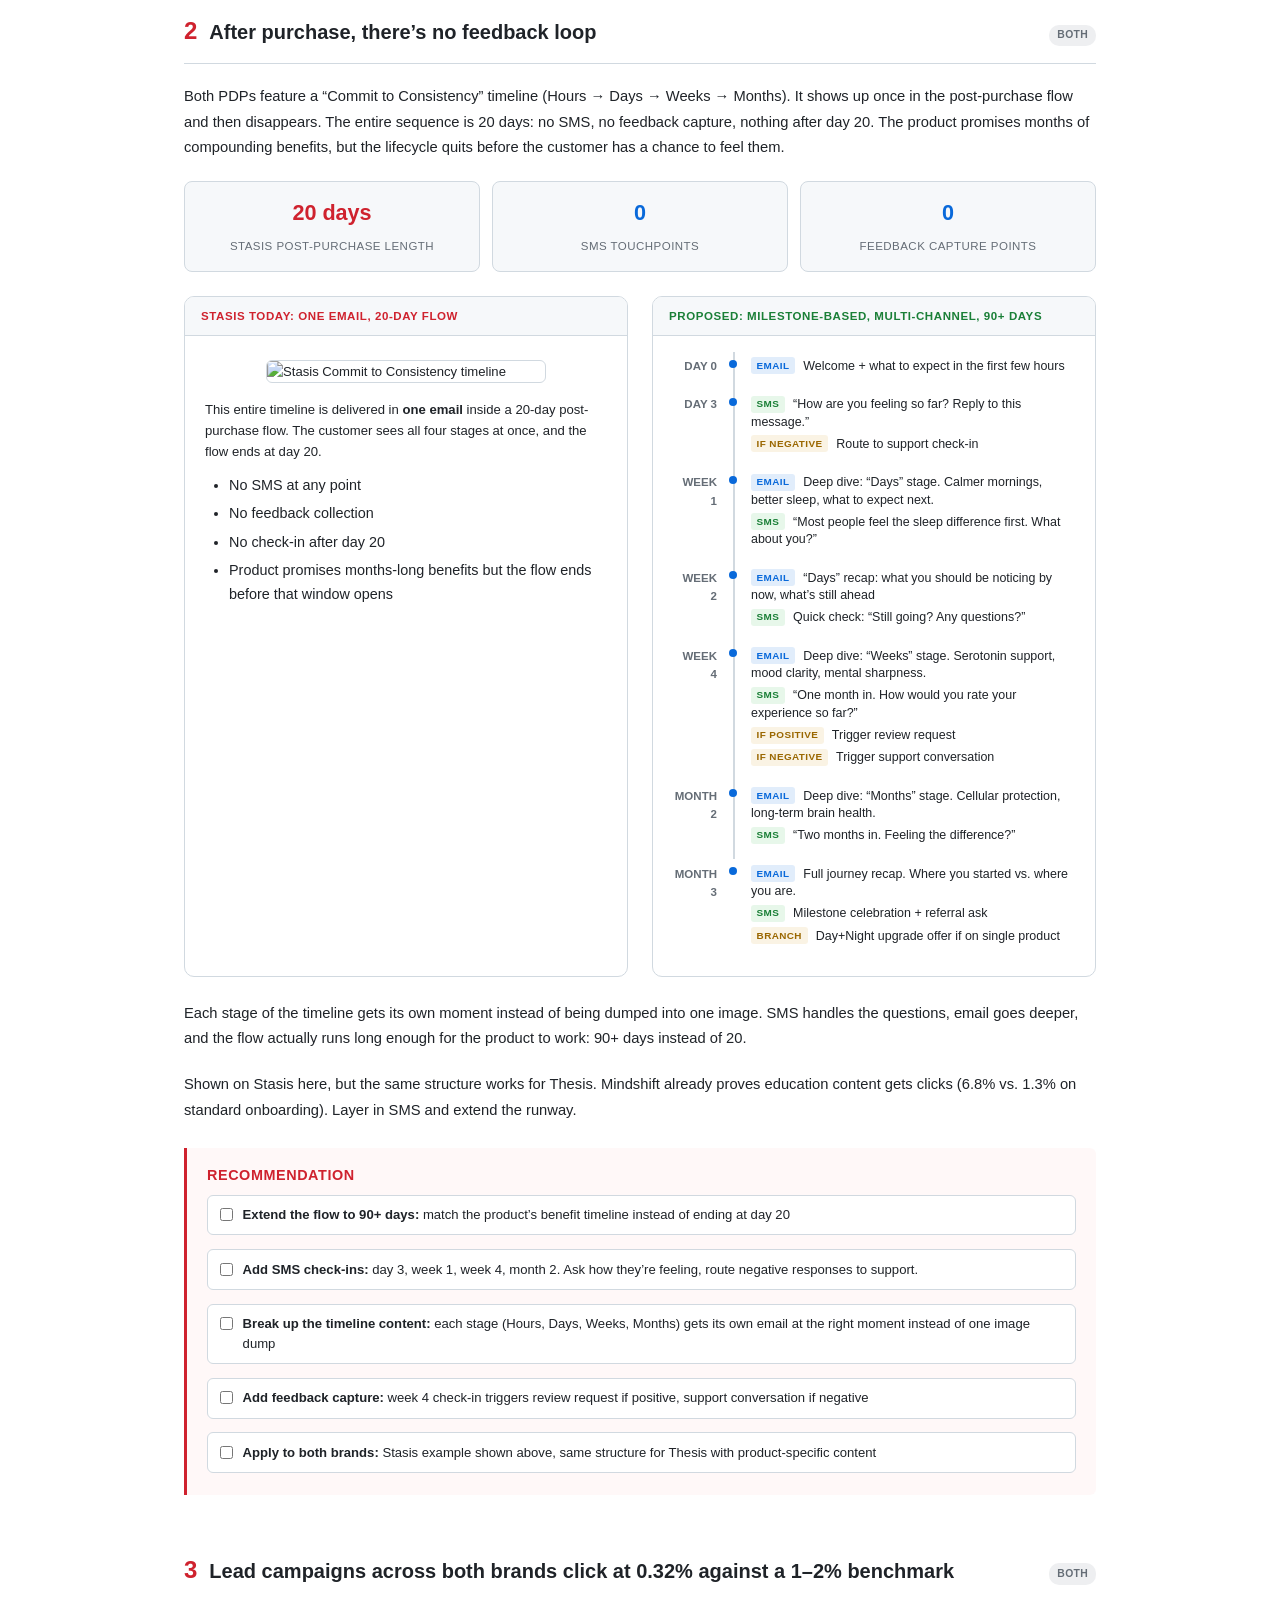
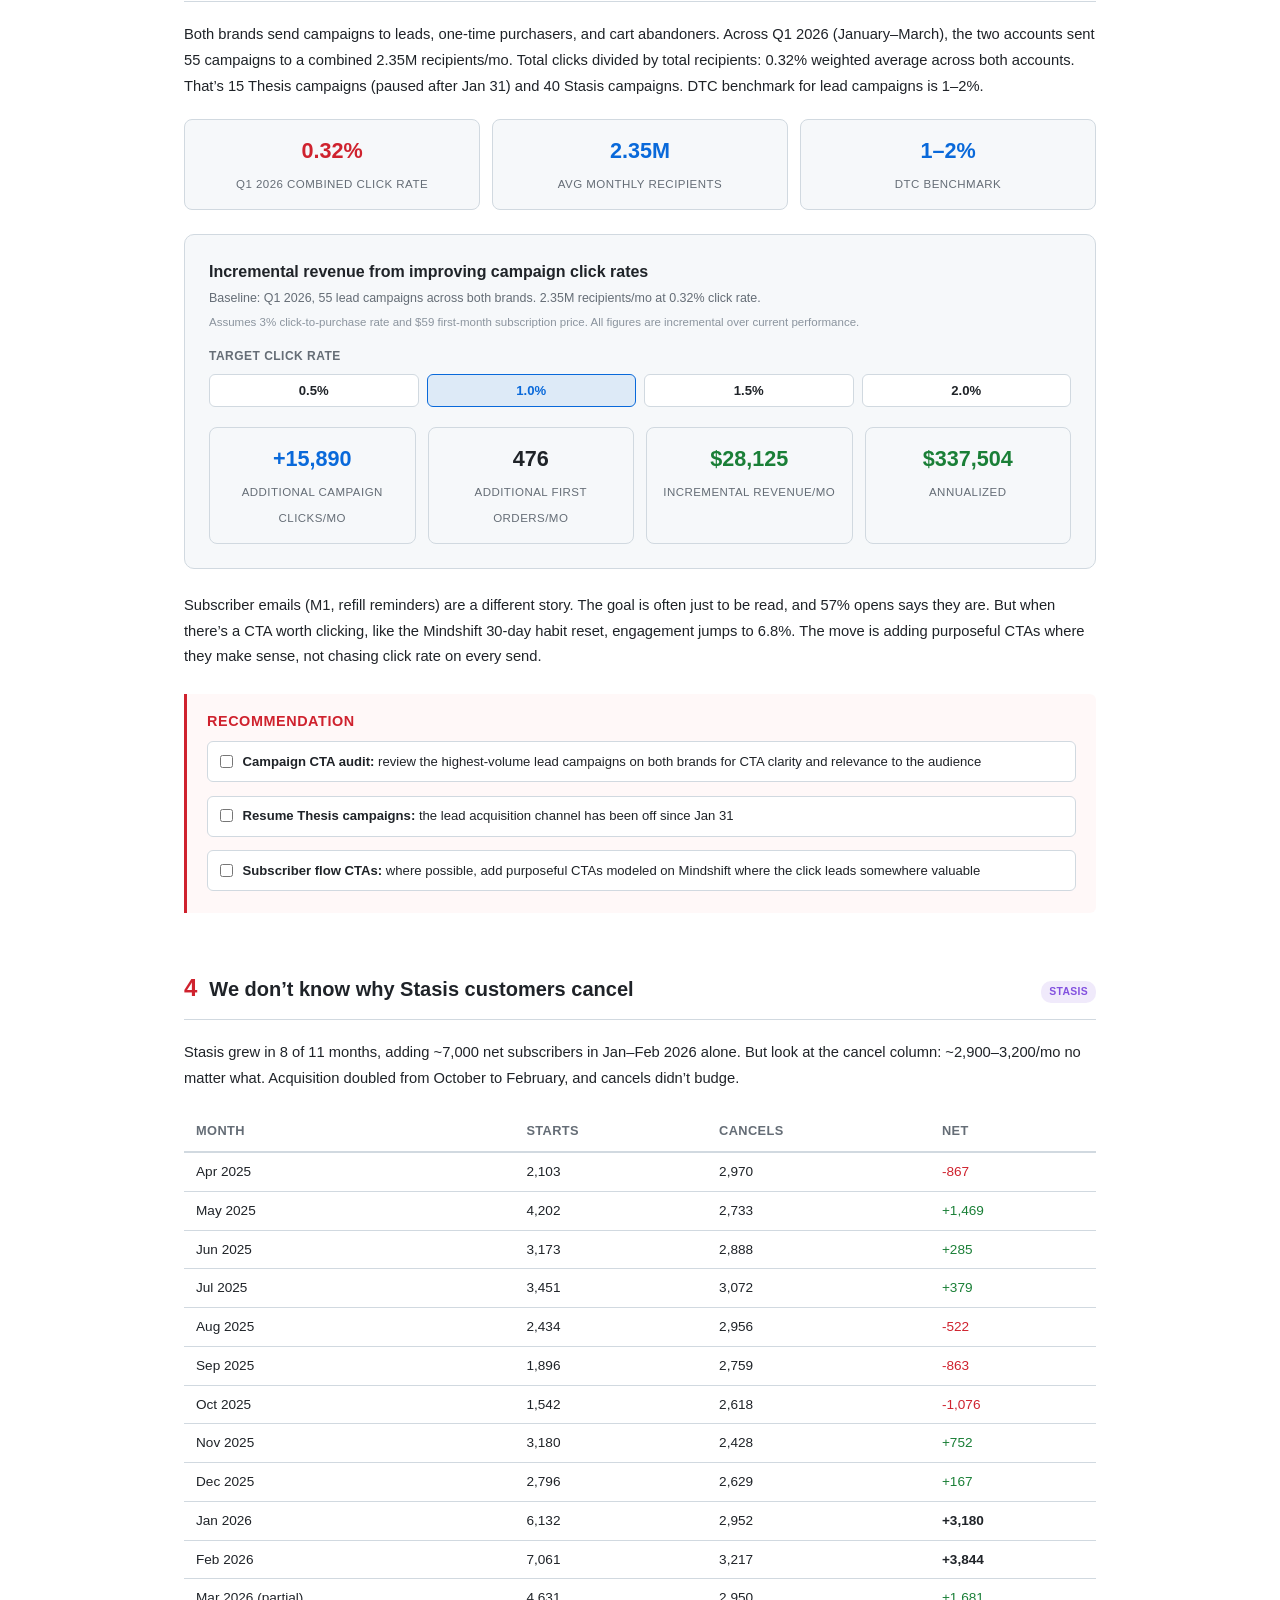
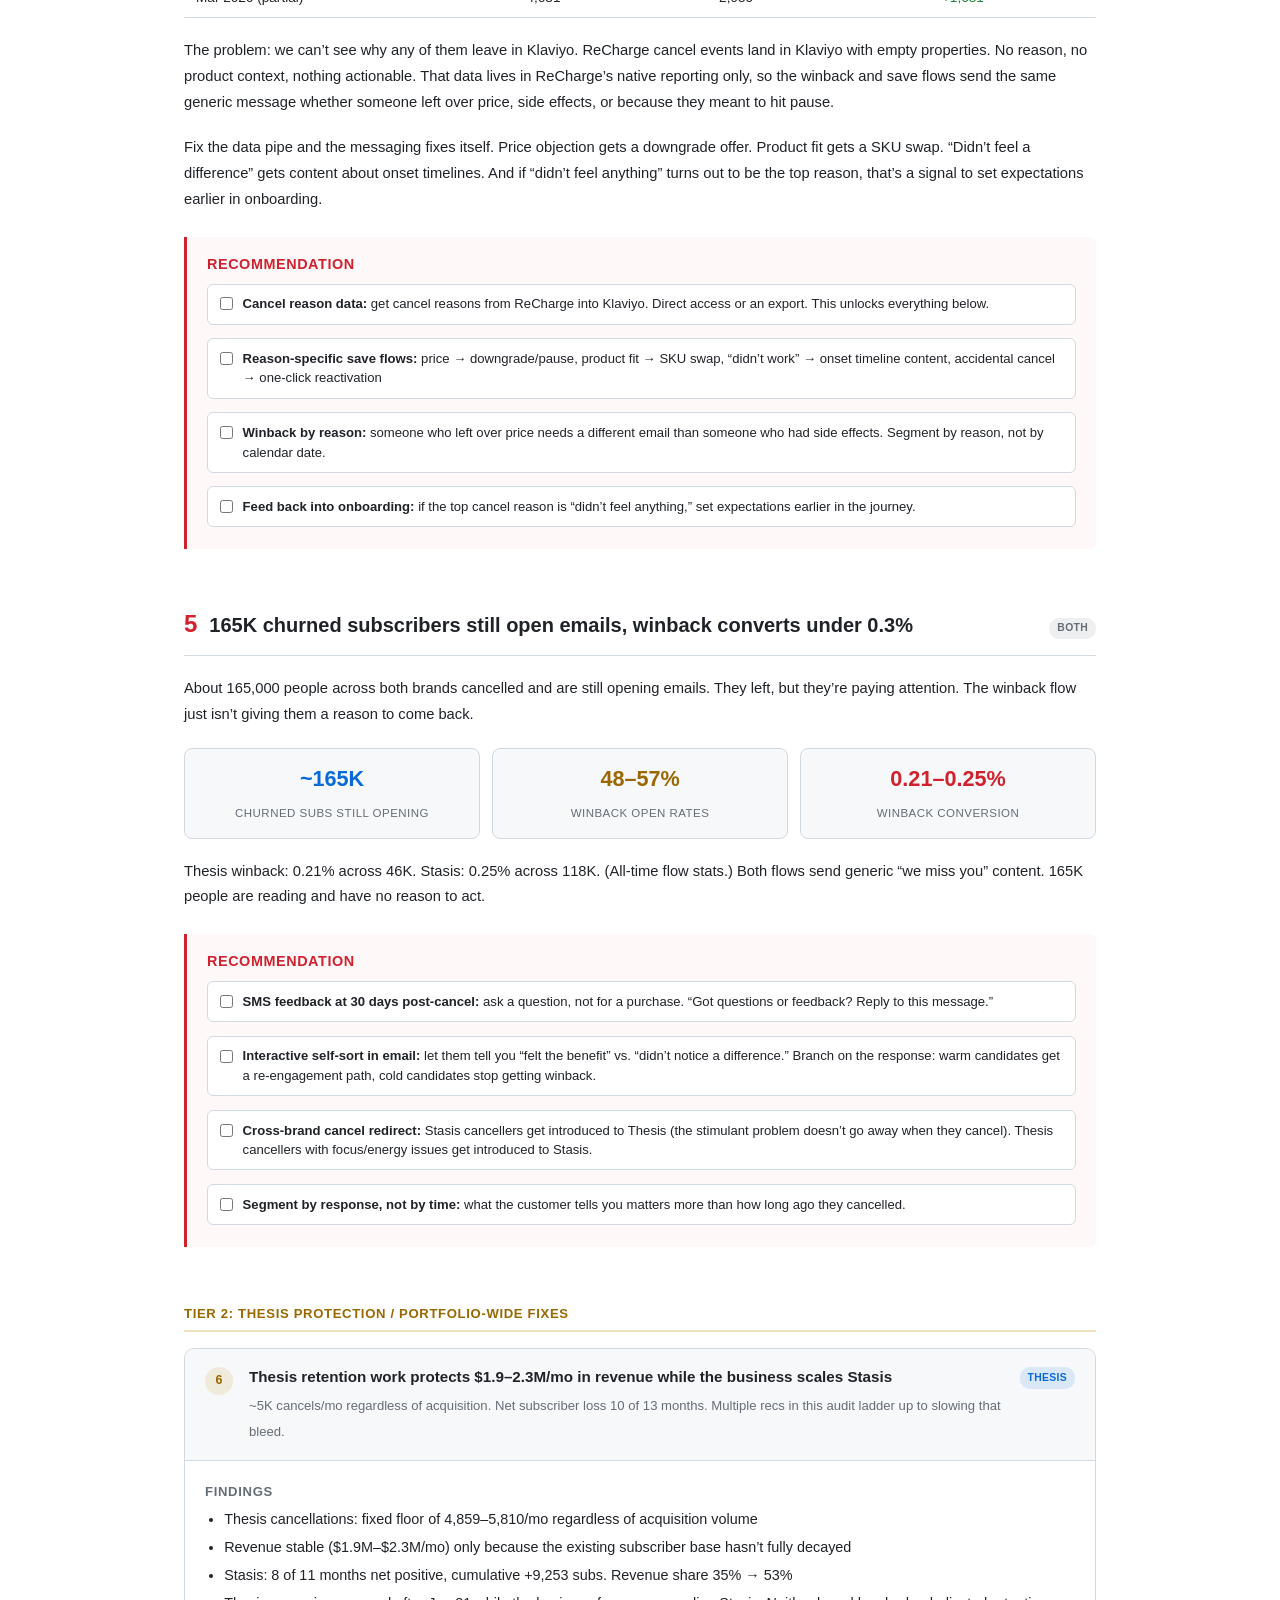
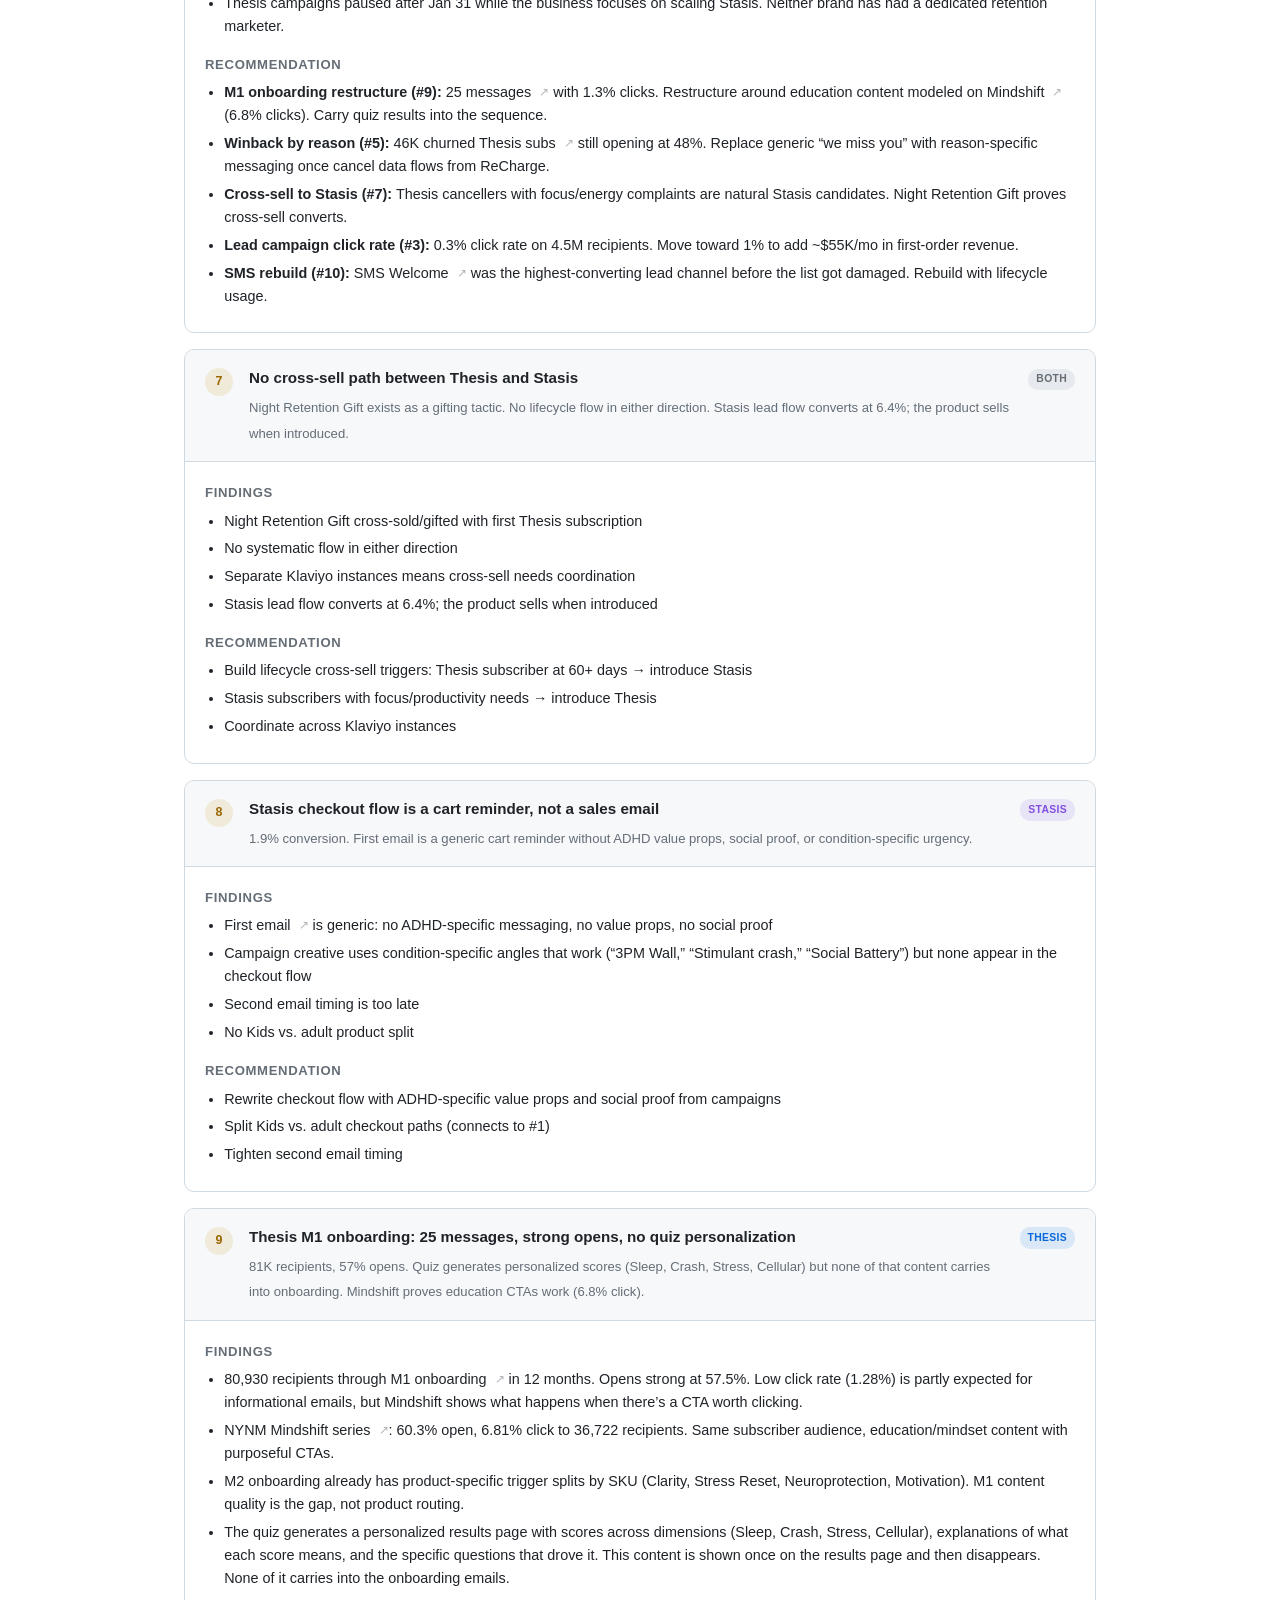
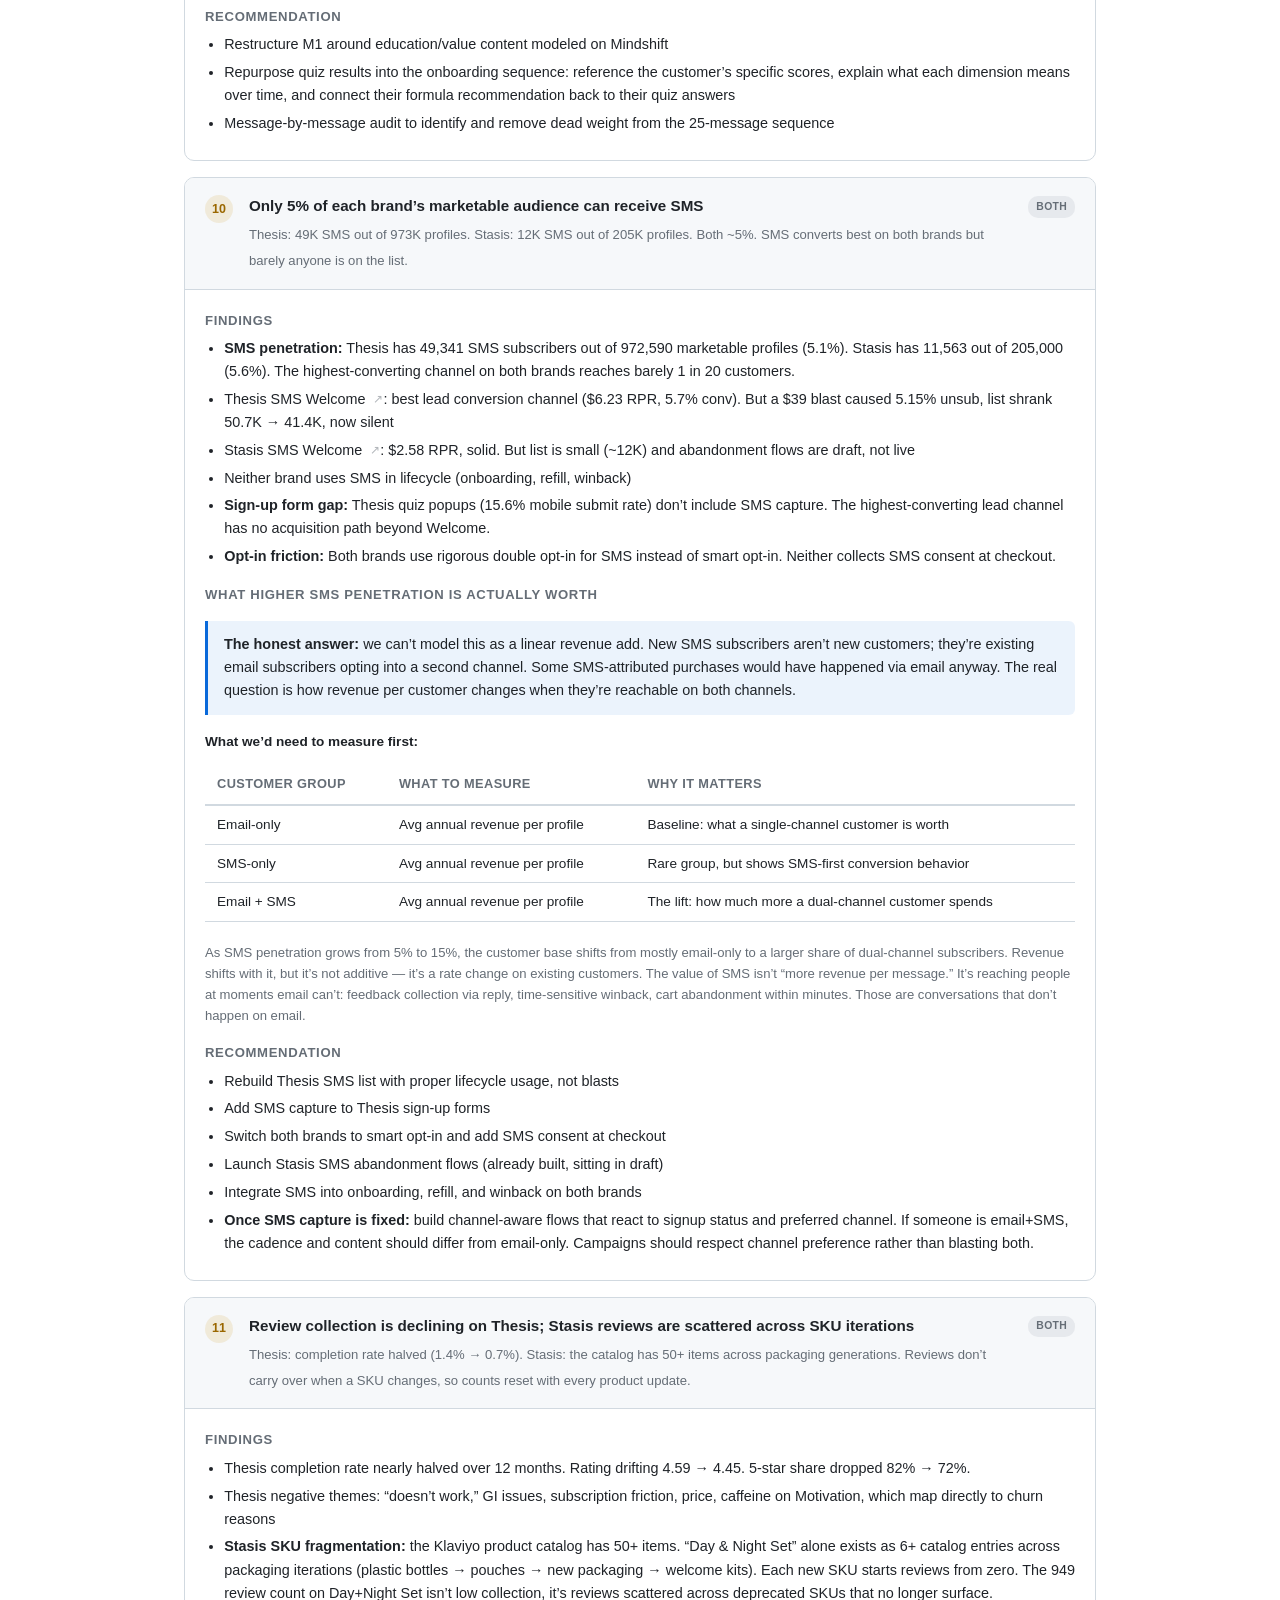
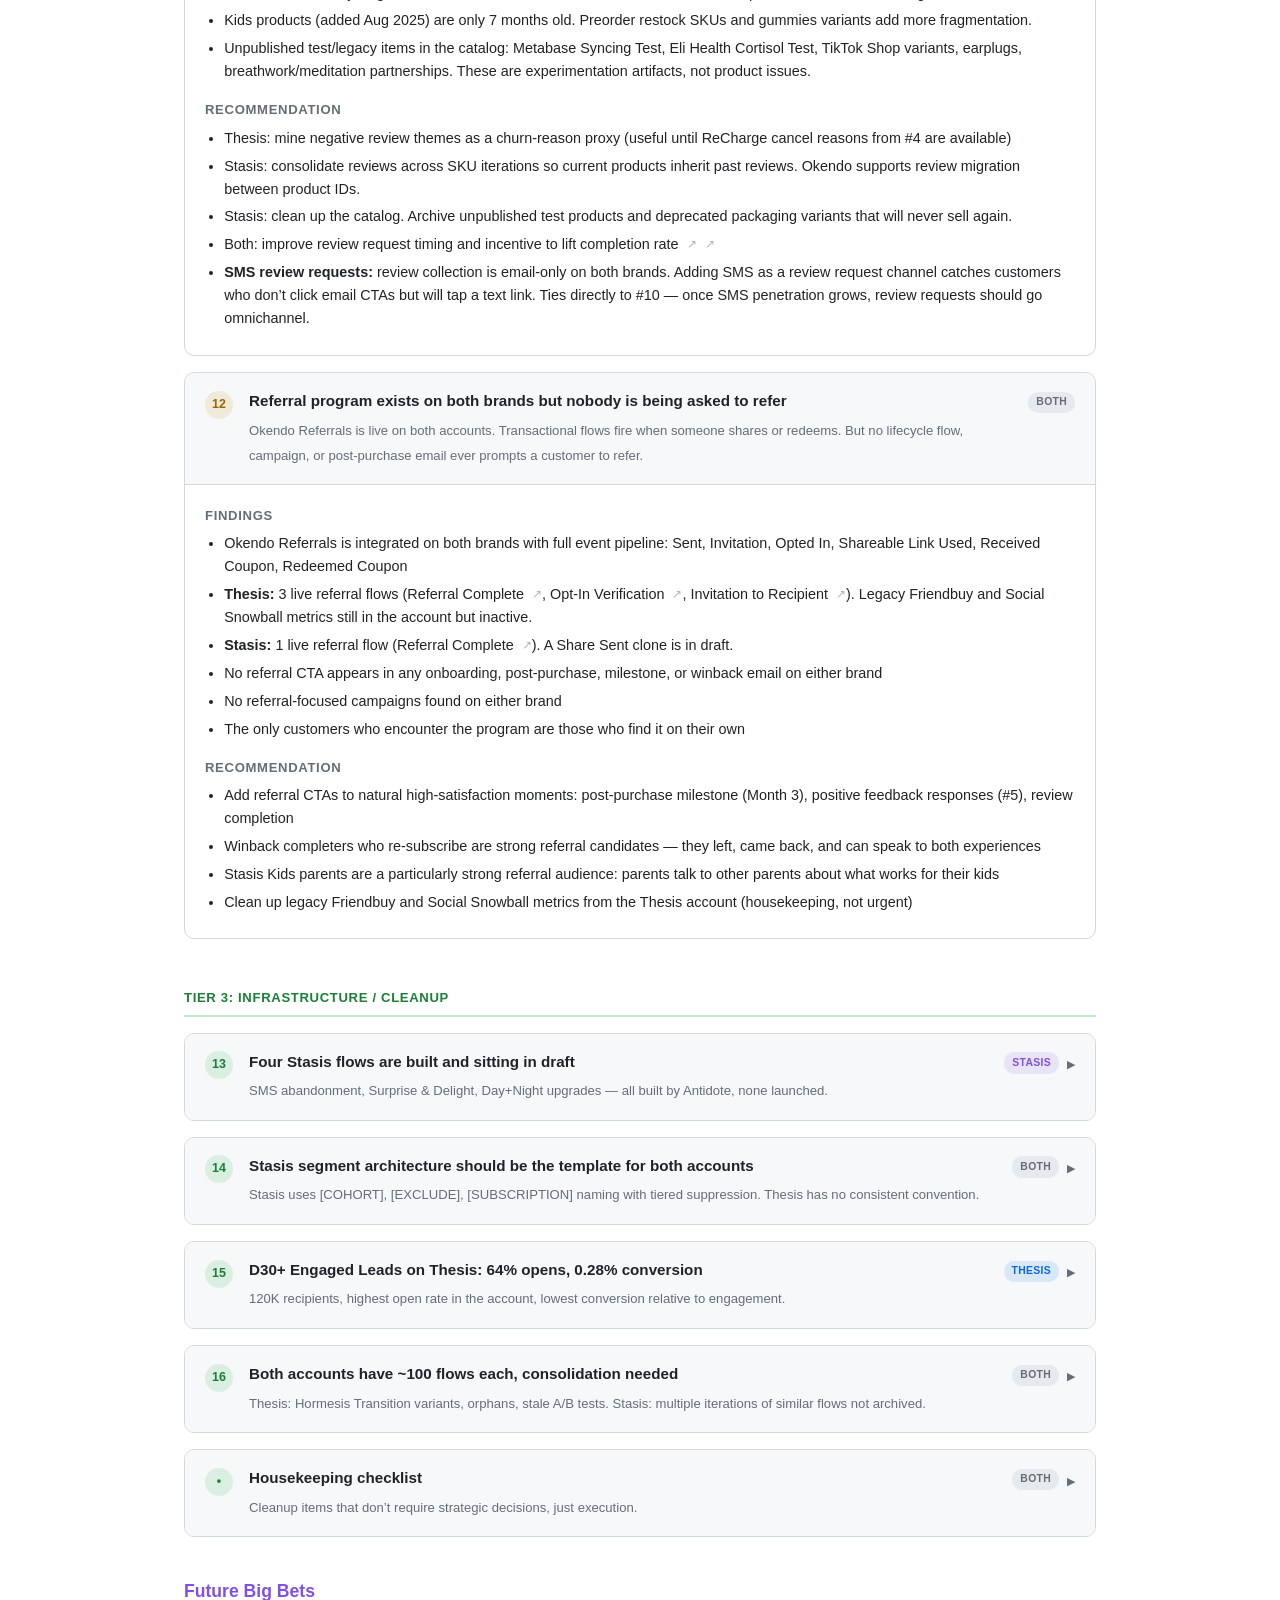
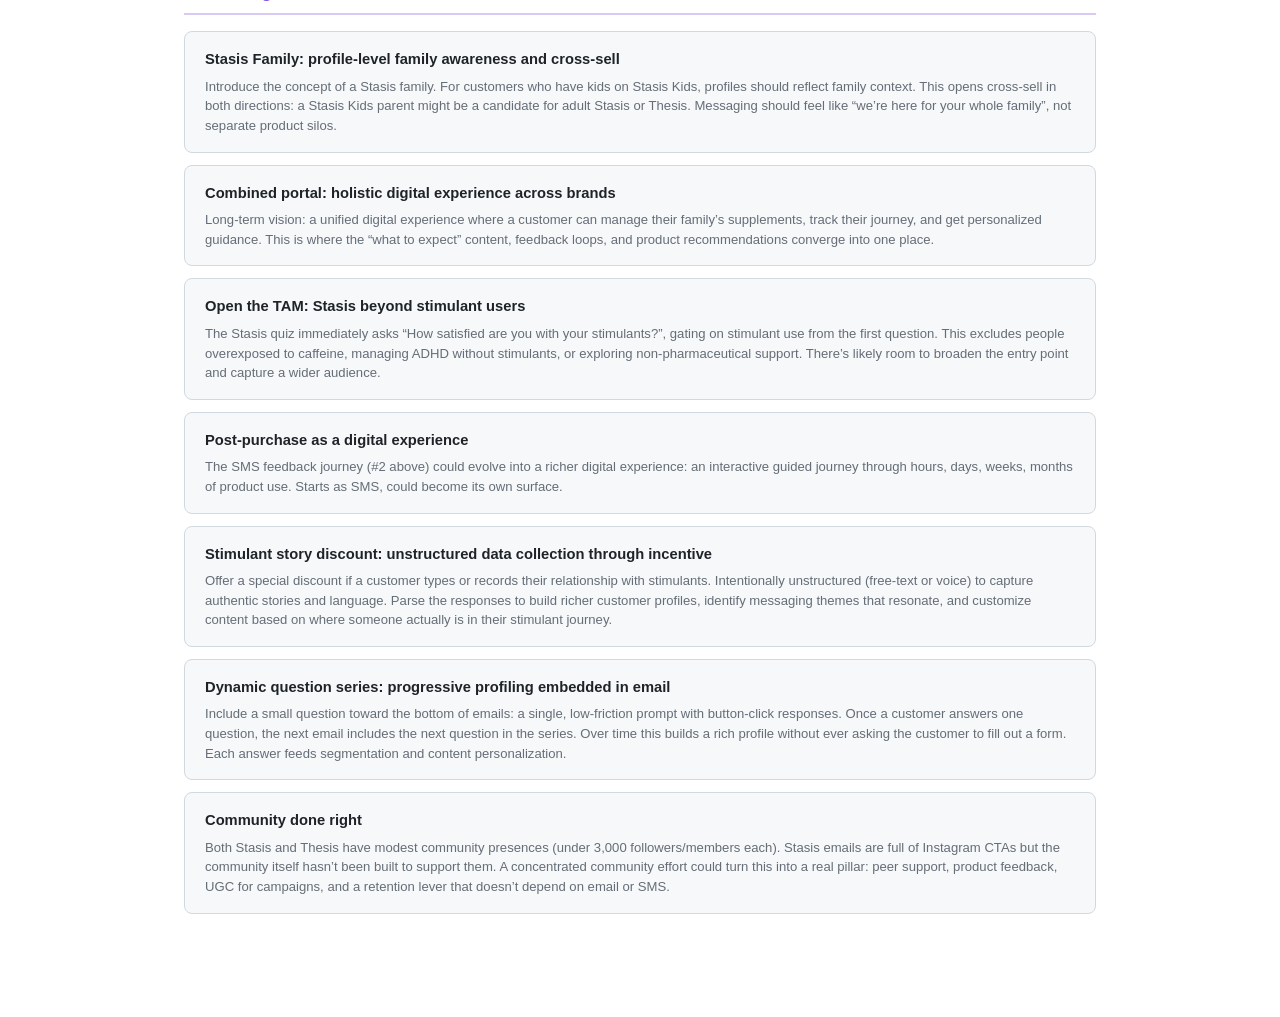
==== commit a42d428b: "Final nitpicks across both audit tabs Flows & Mechanics Audit: - Segment enforcement: parents with A" ====
--- a/docs/audit.html
+++ b/docs/audit.html
@@ -988,7 +988,7 @@
           <li class="rec-item"><input type="checkbox"><span><strong>Kids checkout flow:</strong> parental concerns, not adult self-optimization</span></li>
           <li class="rec-item"><input type="checkbox"><span><strong>Kids post-purchase journey:</strong> what to look for in the first week, dosing, when to adjust</span></li>
           <li class="rec-item"><input type="checkbox"><span><strong>Quiz data gap:</strong> the Kids pop-up on the Kids URL is working (segment growing daily), but the main quiz&rsquo;s &ldquo;shopping for you or a child&rdquo; response doesn&rsquo;t sync to Klaviyo. Fix the quiz &rarr; Klaviyo pipe to close the gap.</span></li>
-          <li class="rec-item"><input type="checkbox"><span><strong>Segment enforcement:</strong> parents should never receive adult ADHD creative, regardless of how they entered</span></li>
+          <li class="rec-item"><input type="checkbox"><span><strong>Segment enforcement:</strong> parents buying for their kids should receive Kids-specific creative. Parents who also have ADHD themselves may qualify for both audiences, but Kids purchasers should default to parent messaging.</span></li>
         </ul>
       </div>
     </div>
@@ -1205,7 +1205,7 @@
         <ul class="rec-items">
           <li class="rec-item"><input type="checkbox"><span><strong>Campaign CTA audit:</strong> review the highest-volume lead campaigns on both brands for CTA clarity and relevance to the audience</span></li>
           <li class="rec-item"><input type="checkbox"><span><strong>Resume Thesis campaigns:</strong> the lead acquisition channel has been off since Jan 31</span></li>
-          <li class="rec-item"><input type="checkbox"><span><strong>Subscriber flow CTAs:</strong> add purposeful CTAs modeled on Mindshift where the click leads somewhere valuable</span></li>
+          <li class="rec-item"><input type="checkbox"><span><strong>Subscriber flow CTAs:</strong> where possible, add purposeful CTAs modeled on Mindshift where the click leads somewhere valuable</span></li>
         </ul>
       </div>
     </div>
